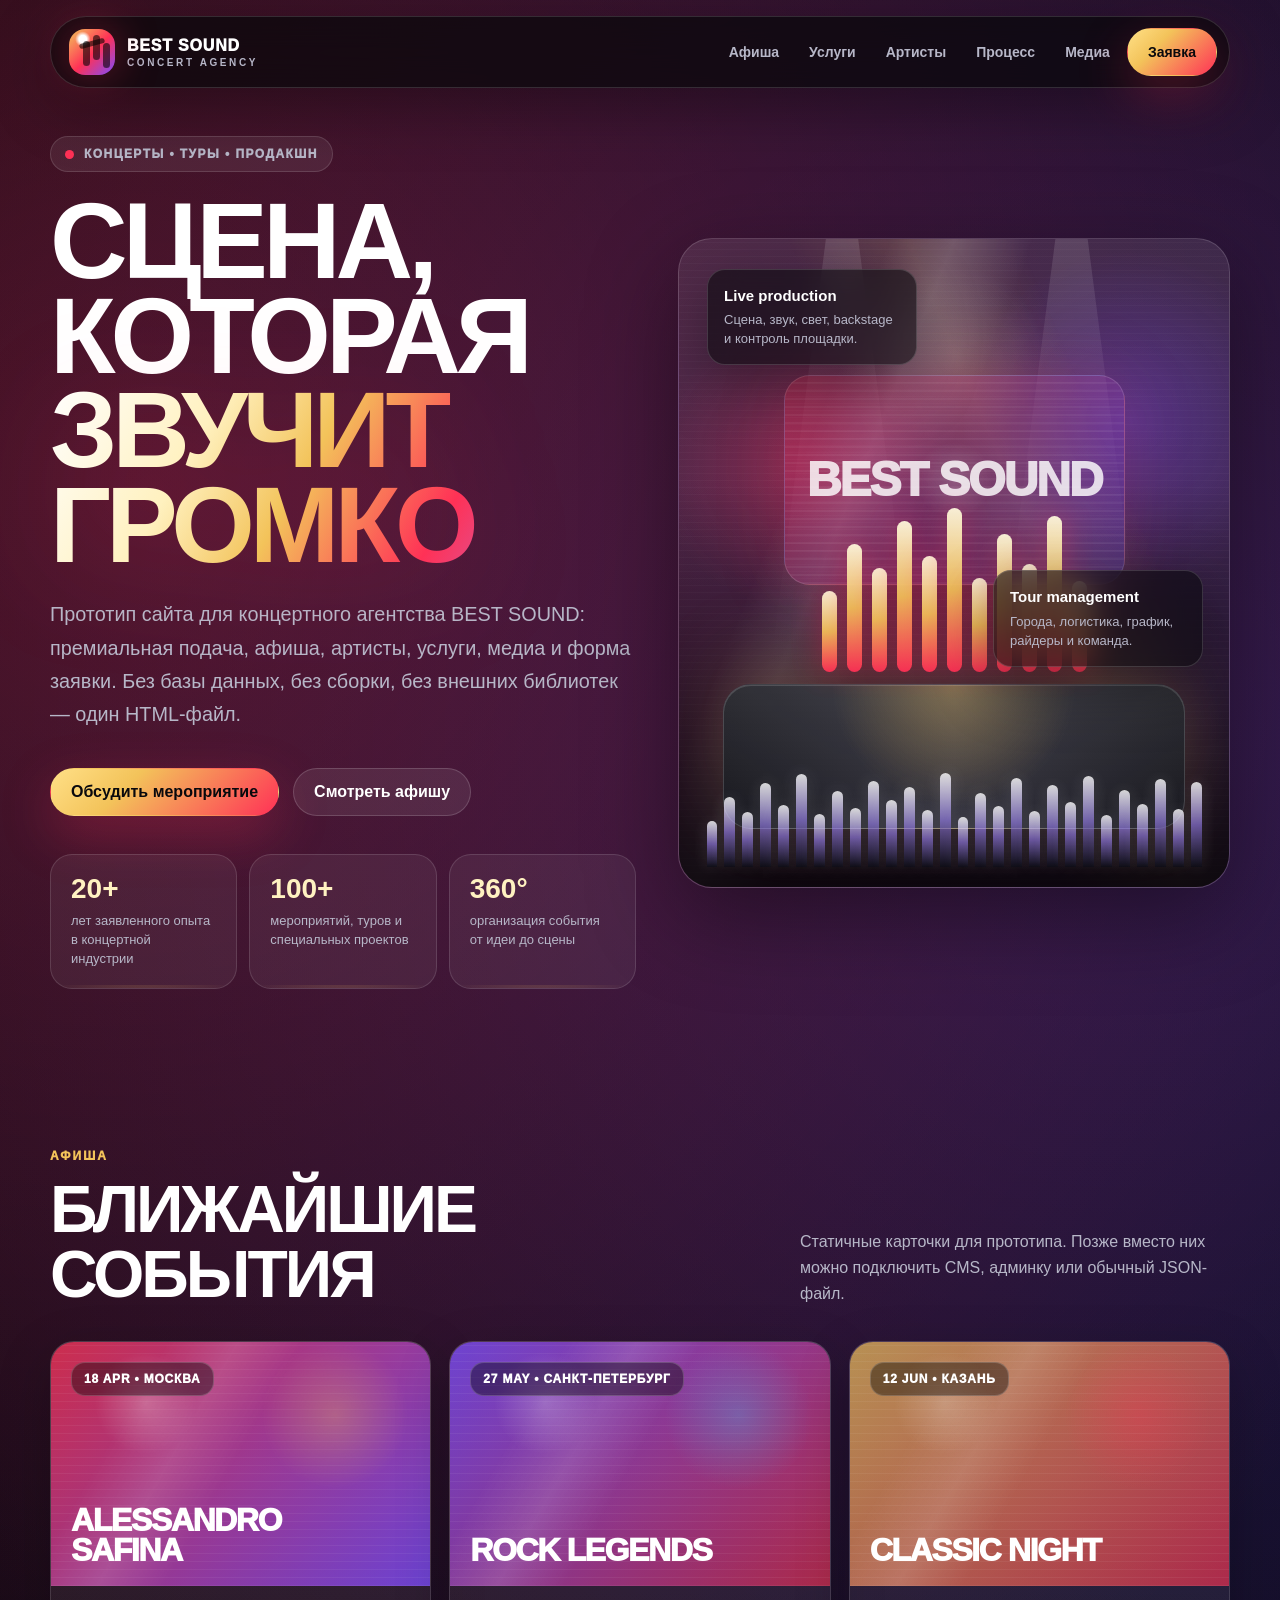
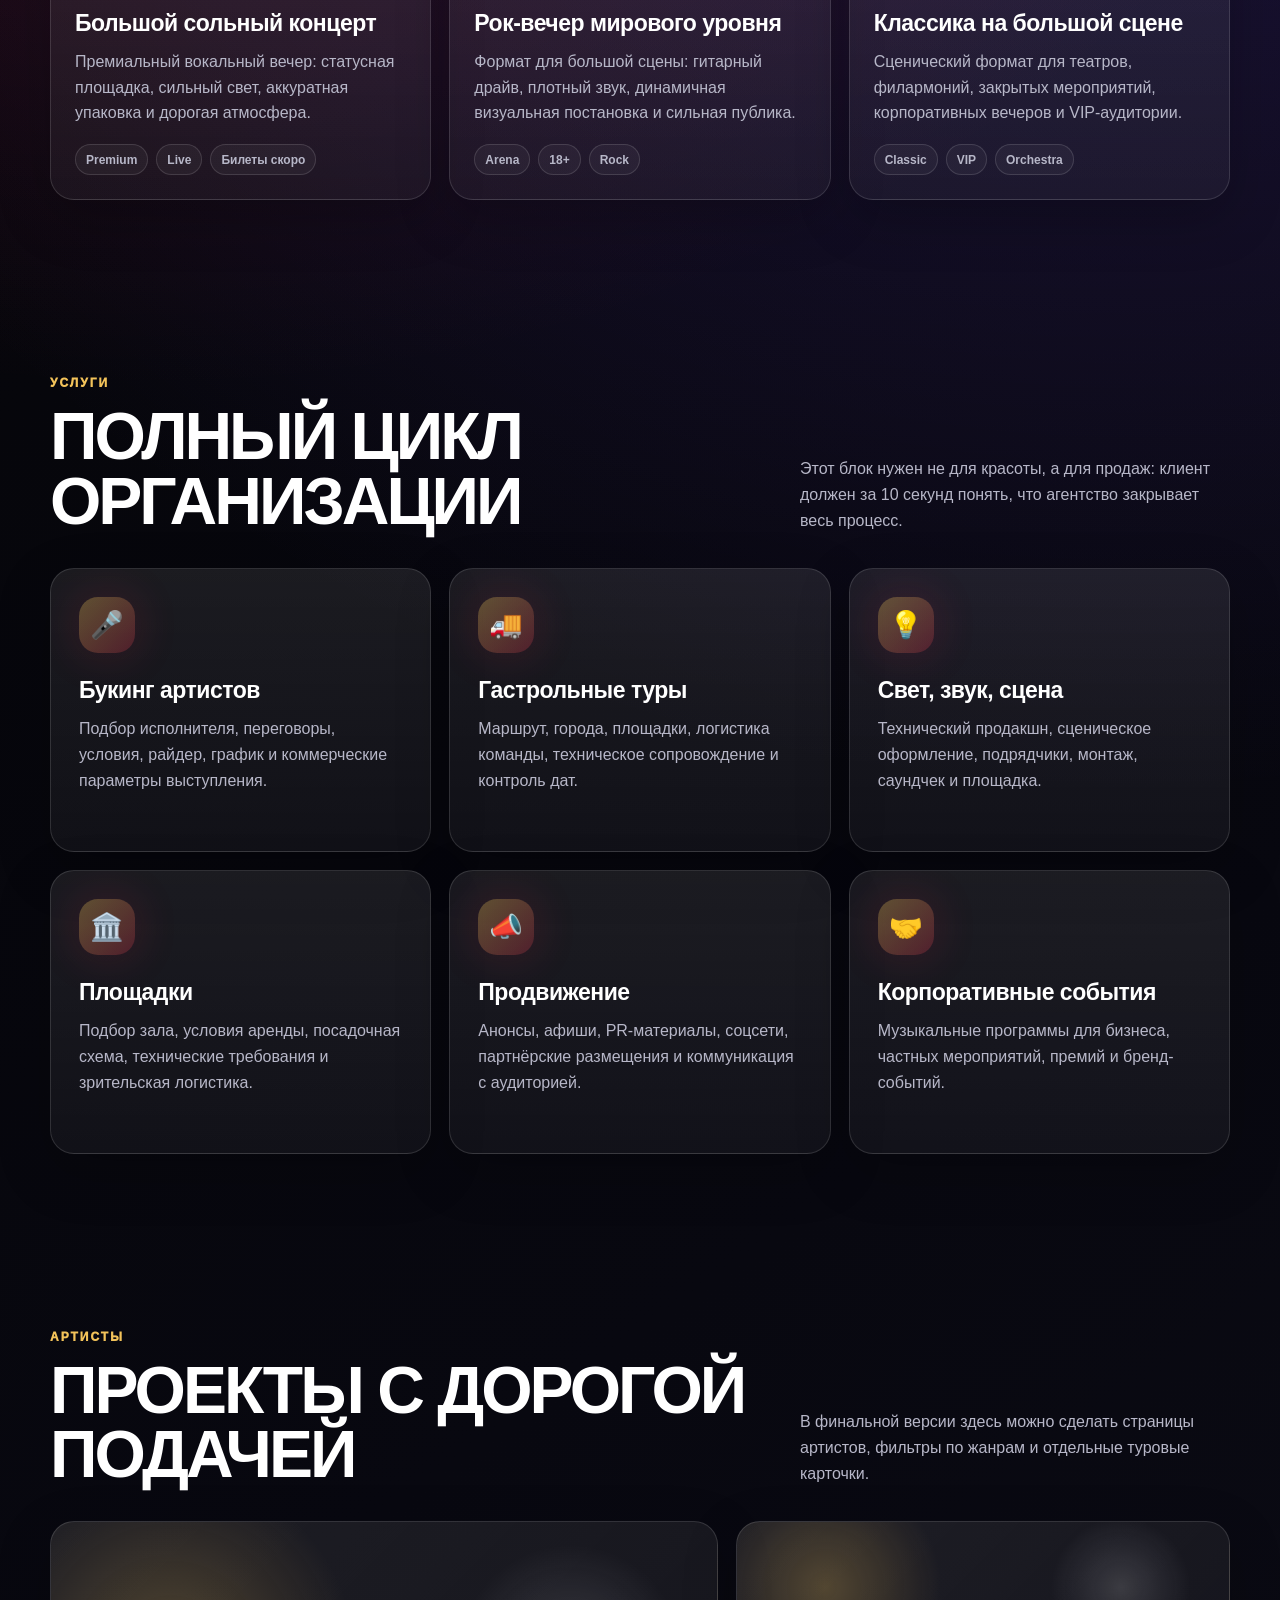
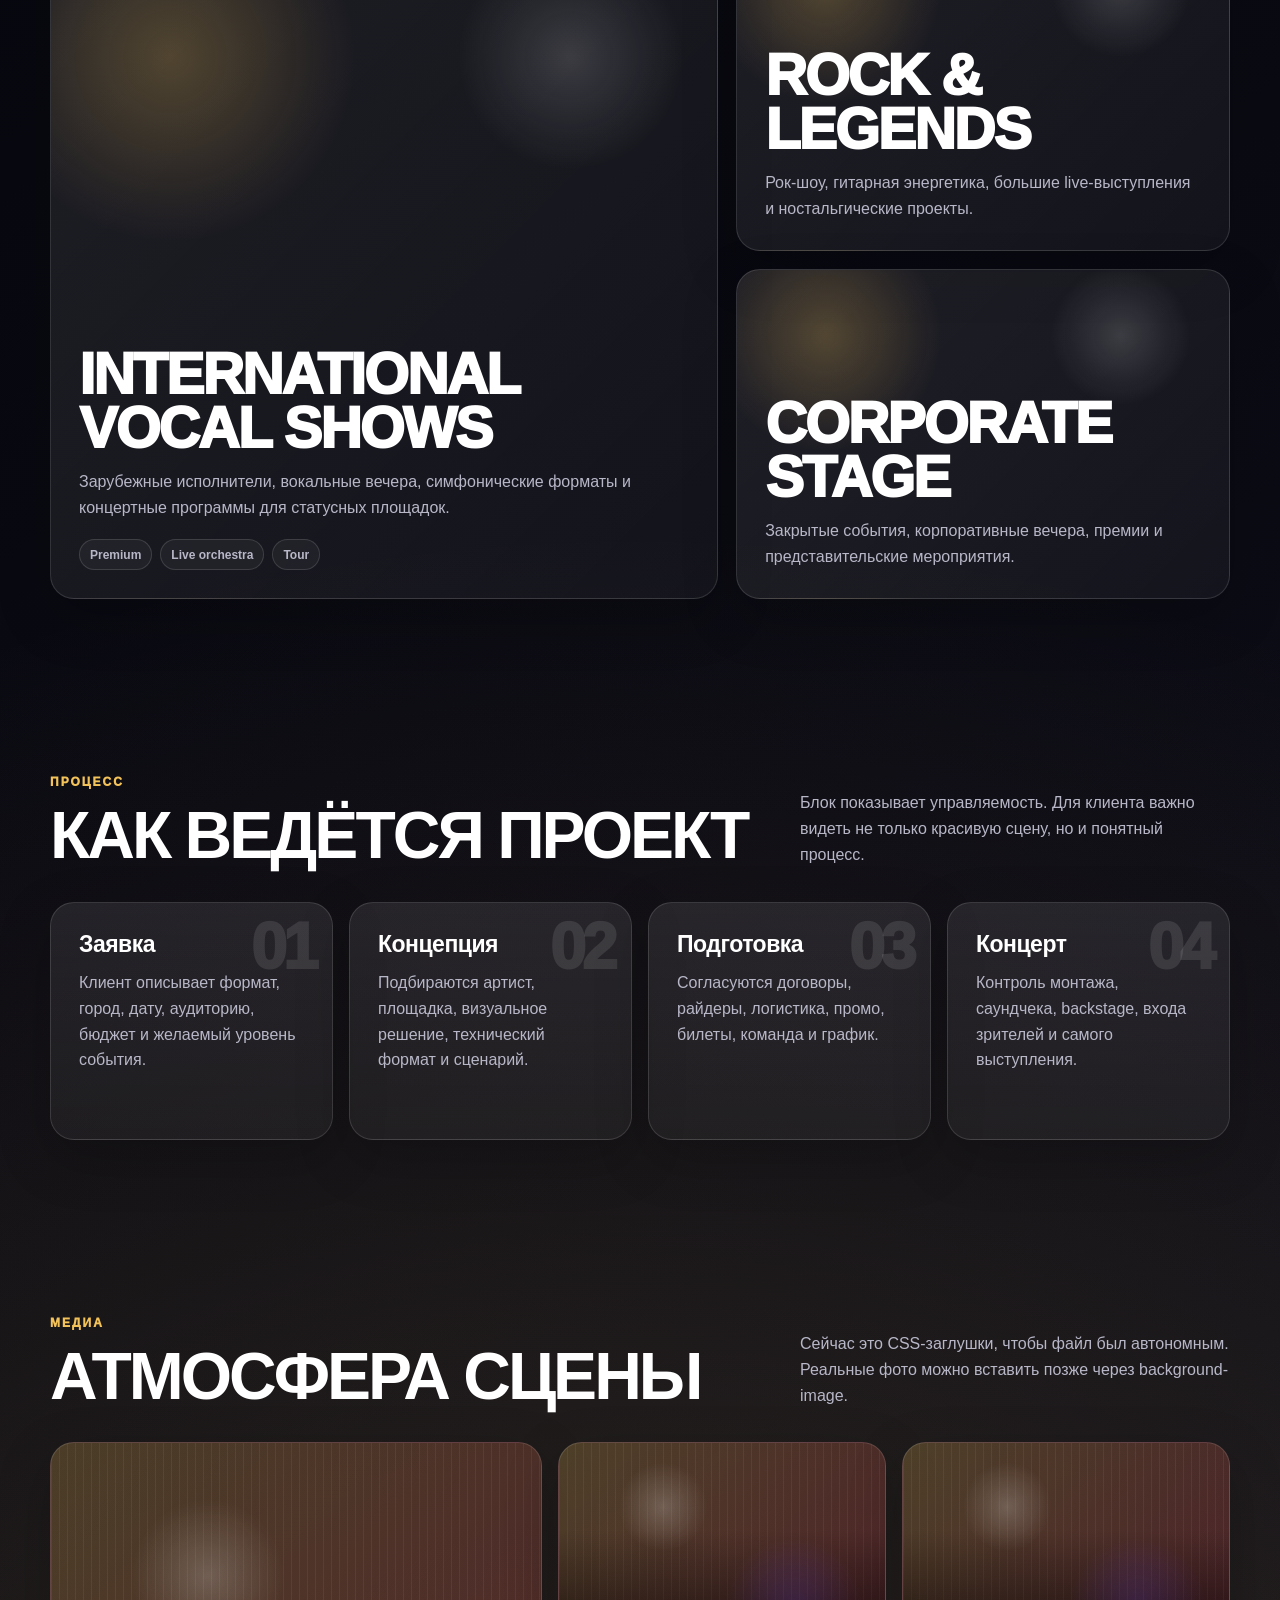
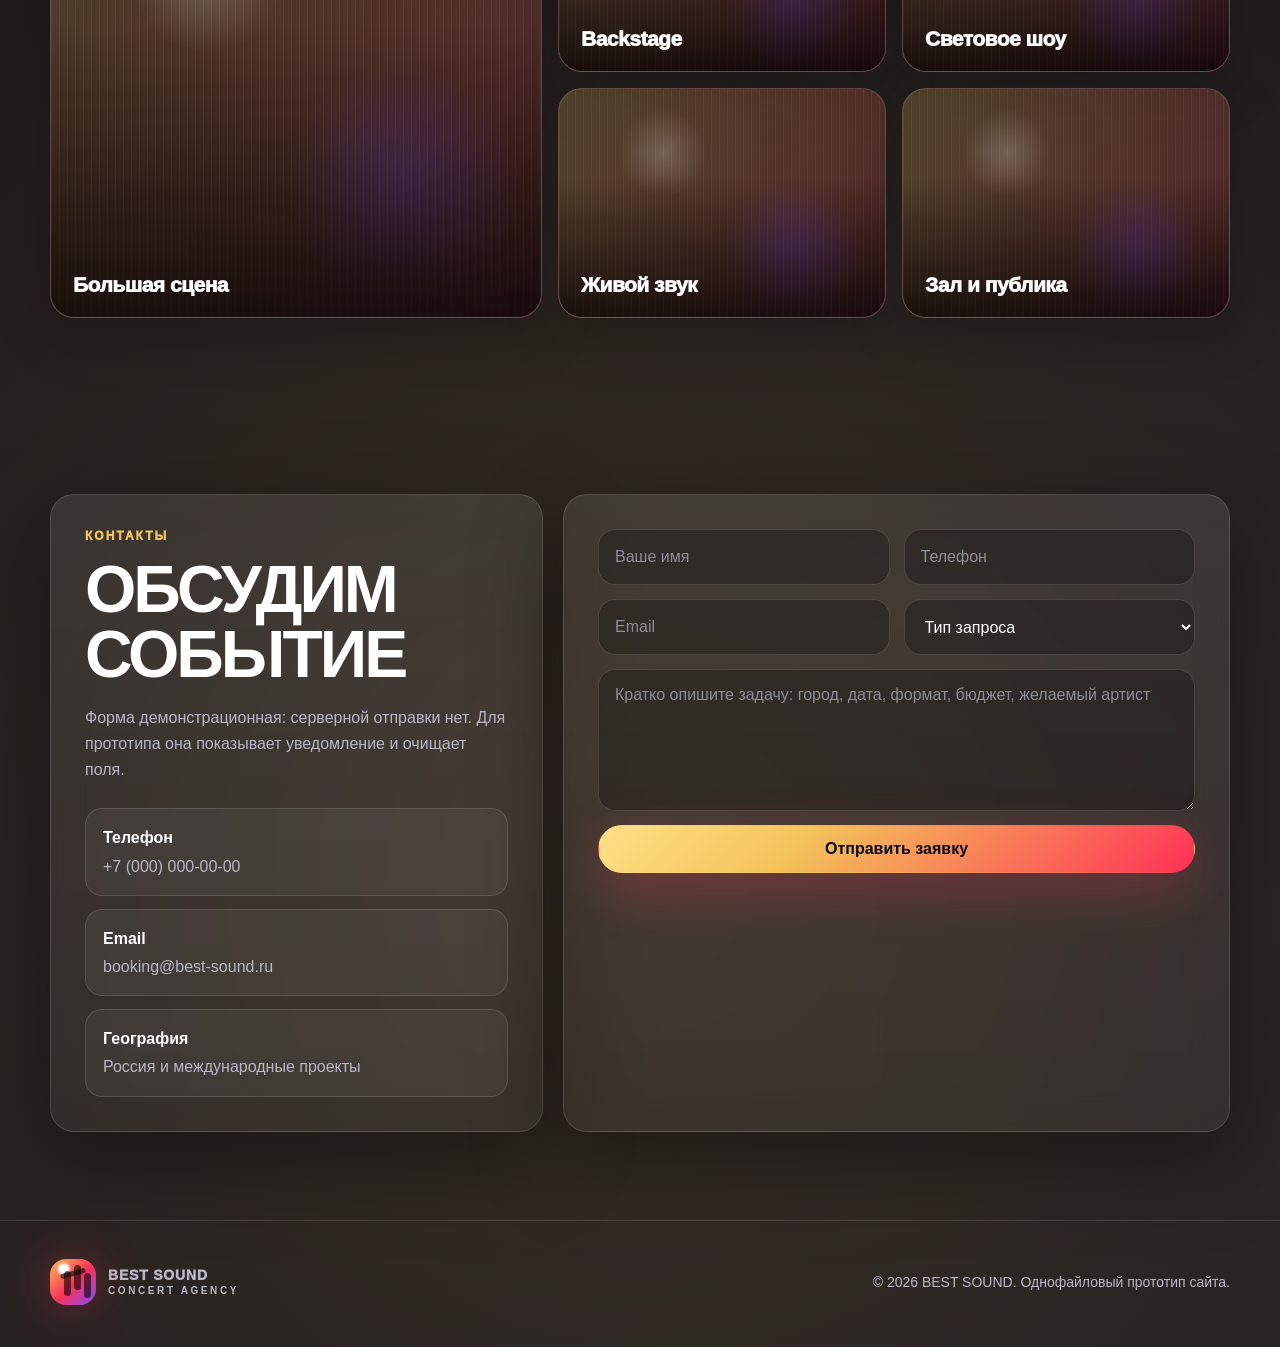
==== index.html @ 2ac2e18b "v.2" ====
<!DOCTYPE html>
<html lang="ru">
<head>
  <meta charset="UTF-8" />
  <meta name="viewport" content="width=device-width, initial-scale=1.0" />
  <meta name="description" content="BEST SOUND — прототип сайта концертного агентства." />
  <title>BEST SOUND — Concert Agency</title>

  <style>
    :root {
      --bg: #050507;
      --bg-soft: #0c0c13;
      --surface: rgba(255, 255, 255, 0.07);
      --surface-2: rgba(255, 255, 255, 0.105);
      --line: rgba(255, 255, 255, 0.13);
      --text: #ffffff;
      --muted: #b7b7c8;
      --muted-2: #8c8c9d;
      --gold: #f3c35a;
      --red: #ff3156;
      --violet: #7d4dff;
      --blue: #3cc6ff;
      --radius-xl: 34px;
      --radius-lg: 24px;
      --radius-md: 16px;
      --shadow: 0 28px 90px rgba(0, 0, 0, 0.42);
      --max: 1180px;
    }

    * {
      margin: 0;
      padding: 0;
      box-sizing: border-box;
    }

    html {
      scroll-behavior: smooth;
      background: var(--bg);
    }

    body {
      min-height: 100vh;
      font-family: Inter, Arial, Helvetica, sans-serif;
      color: var(--text);
      background:
        radial-gradient(circle at 12% 8%, rgba(255, 49, 86, 0.28), transparent 26%),
        radial-gradient(circle at 88% 12%, rgba(125, 77, 255, 0.28), transparent 30%),
        radial-gradient(circle at 50% 92%, rgba(243, 195, 90, 0.18), transparent 34%),
        linear-gradient(145deg, #030304 0%, #080810 48%, #11111d 100%);
      overflow-x: hidden;
    }

    body::before {
      content: "";
      position: fixed;
      inset: 0;
      z-index: -4;
      pointer-events: none;
      background-image:
        linear-gradient(rgba(255,255,255,.035) 1px, transparent 1px),
        linear-gradient(90deg, rgba(255,255,255,.035) 1px, transparent 1px);
      background-size: 64px 64px;
      mask-image: radial-gradient(circle at center, black 0%, transparent 76%);
    }

    body::after {
      content: "";
      position: fixed;
      inset: -30%;
      z-index: -3;
      pointer-events: none;
      background:
        conic-gradient(from 180deg at 50% 50%, transparent 0deg, rgba(255,255,255,.055) 52deg, transparent 105deg, transparent 180deg, rgba(243,195,90,.06) 236deg, transparent 300deg);
      animation: rotate-glow 26s linear infinite;
      opacity: .9;
    }

    @keyframes rotate-glow {
      to { transform: rotate(360deg); }
    }

    a {
      color: inherit;
      text-decoration: none;
    }

    img, svg {
      display: block;
      max-width: 100%;
    }

    button, input, textarea, select {
      font: inherit;
    }

    .container {
      width: min(var(--max), calc(100% - 40px));
      margin-inline: auto;
    }

    .glass {
      border: 1px solid var(--line);
      background: linear-gradient(180deg, rgba(255,255,255,.09), rgba(255,255,255,.045));
      backdrop-filter: blur(18px);
      box-shadow: var(--shadow);
    }

    .header {
      position: fixed;
      inset: 16px 0 auto 0;
      z-index: 100;
      pointer-events: none;
    }

    .nav-shell {
      pointer-events: auto;
      min-height: 72px;
      border-radius: 999px;
      border: 1px solid rgba(255,255,255,.14);
      background: rgba(7,7,11,.72);
      backdrop-filter: blur(22px);
      box-shadow: 0 18px 60px rgba(0,0,0,.34);
      display: flex;
      align-items: center;
      justify-content: space-between;
      gap: 22px;
      padding: 10px 12px 10px 18px;
    }

    .brand {
      display: flex;
      align-items: center;
      gap: 12px;
      min-width: max-content;
      font-weight: 950;
      letter-spacing: .8px;
      text-transform: uppercase;
    }

    .brand-mark {
      width: 46px;
      height: 46px;
      flex: 0 0 46px;
      border-radius: 16px;
      position: relative;
      background:
        radial-gradient(circle at 30% 22%, #fff 0 8%, transparent 16%),
        linear-gradient(135deg, var(--gold) 0%, var(--red) 52%, var(--violet) 100%);
      box-shadow: 0 0 44px rgba(255,49,86,.36);
      overflow: hidden;
    }

    .brand-mark::before,
    .brand-mark::after {
      content: "";
      position: absolute;
      border-radius: 999px;
      background: rgba(0,0,0,.58);
    }

    .brand-mark::before {
      width: 7px;
      height: 25px;
      left: 14px;
      bottom: 9px;
      box-shadow: 10px -6px 0 rgba(0,0,0,.58), 20px 2px 0 rgba(0,0,0,.58);
    }

    .brand-mark::after {
      width: 26px;
      height: 5px;
      left: 10px;
      top: 12px;
      transform: rotate(-15deg);
    }

    .brand-title span {
      display: block;
      color: var(--muted);
      font-size: 10px;
      letter-spacing: 2.6px;
      margin-top: 2px;
      font-weight: 800;
    }

    .nav-links {
      display: flex;
      align-items: center;
      justify-content: flex-end;
      gap: 4px;
      color: var(--muted);
      font-size: 14px;
      font-weight: 800;
      min-width: 0;
    }

    .nav-links a:not(.btn) {
      padding: 13px 13px;
      border-radius: 999px;
      transition: .22s ease;
      white-space: nowrap;
    }

    .nav-links a:not(.btn):hover {
      color: var(--text);
      background: rgba(255,255,255,.08);
    }

    .btn {
      display: inline-flex;
      align-items: center;
      justify-content: center;
      gap: 10px;
      min-height: 48px;
      padding: 0 20px;
      border: 1px solid rgba(255,255,255,.16);
      border-radius: 999px;
      background: rgba(255,255,255,.08);
      color: var(--text);
      font-weight: 900;
      cursor: pointer;
      transition: transform .22s ease, box-shadow .22s ease, background .22s ease, border-color .22s ease;
      white-space: nowrap;
    }

    .btn:hover {
      transform: translateY(-2px);
      background: rgba(255,255,255,.13);
      border-color: rgba(255,255,255,.22);
      box-shadow: 0 18px 44px rgba(0,0,0,.3);
    }

    .btn-primary {
      border-color: transparent;
      color: #09090d;
      background: linear-gradient(135deg, #ffe087, var(--gold) 34%, var(--red) 100%);
      box-shadow: 0 18px 52px rgba(255,49,86,.28);
    }

    .btn-primary:hover {
      background: linear-gradient(135deg, #fff0b6, #ffc94a 28%, #ff4669 100%);
    }

    .menu-btn {
      display: none;
      width: 48px;
      height: 48px;
      border: 1px solid rgba(255,255,255,.16);
      border-radius: 50%;
      background: rgba(255,255,255,.08);
      color: white;
      cursor: pointer;
      font-size: 23px;
      line-height: 1;
    }

    .hero {
      min-height: 100svh;
      padding: 136px 0 72px;
      display: flex;
      align-items: center;
      position: relative;
    }

    .hero-grid {
      display: grid;
      grid-template-columns: minmax(0, 1.03fr) minmax(360px, .97fr);
      align-items: center;
      gap: 42px;
    }

    .eyebrow {
      display: inline-flex;
      align-items: center;
      gap: 10px;
      width: fit-content;
      margin-bottom: 22px;
      padding: 10px 14px;
      border-radius: 999px;
      border: 1px solid var(--line);
      background: rgba(255,255,255,.075);
      color: var(--muted);
      font-size: 12px;
      font-weight: 950;
      text-transform: uppercase;
      letter-spacing: 1.45px;
    }

    .pulse-dot {
      width: 9px;
      height: 9px;
      border-radius: 999px;
      background: var(--red);
      box-shadow: 0 0 0 0 rgba(255,49,86,.7);
      animation: dot-pulse 1.55s infinite;
    }

    @keyframes dot-pulse {
      70% { box-shadow: 0 0 0 10px rgba(255,49,86,0); }
      100% { box-shadow: 0 0 0 0 rgba(255,49,86,0); }
    }

    h1 {
      max-width: 820px;
      font-size: clamp(50px, 8.4vw, 112px);
      line-height: .88;
      letter-spacing: clamp(-5px, -0.55vw, -2px);
      text-transform: uppercase;
    }

    .text-gradient {
      display: inline-block;
      background: linear-gradient(120deg, #fff 0%, #fff1bf 26%, var(--gold) 44%, var(--red) 68%, #a48aff 100%);
      -webkit-background-clip: text;
      background-clip: text;
      color: transparent;
      filter: drop-shadow(0 18px 54px rgba(255,49,86,.18));
    }

    .lead {
      max-width: 650px;
      margin-top: 26px;
      color: var(--muted);
      font-size: clamp(16px, 1.55vw, 20px);
      line-height: 1.68;
    }

    .hero-actions {
      display: flex;
      flex-wrap: wrap;
      gap: 14px;
      margin-top: 36px;
    }

    .trust-row {
      display: grid;
      grid-template-columns: repeat(3, minmax(0, 1fr));
      gap: 12px;
      margin-top: 38px;
      max-width: 680px;
    }

    .trust-item {
      position: relative;
      min-height: 112px;
      padding: 20px;
      border-radius: 22px;
      border: 1px solid var(--line);
      background: rgba(255,255,255,.058);
      overflow: hidden;
    }

    .trust-item::before {
      content: "";
      position: absolute;
      inset: auto -30% -80% -30%;
      height: 110px;
      background: radial-gradient(circle, rgba(243,195,90,.25), transparent 65%);
    }

    .trust-item strong {
      display: block;
      margin-bottom: 8px;
      font-size: 28px;
      line-height: 1;
      color: #fff2c1;
    }

    .trust-item span {
      color: var(--muted);
      font-size: 13px;
      line-height: 1.4;
    }

    .showcase {
      min-height: 650px;
      border-radius: var(--radius-xl);
      position: relative;
      overflow: hidden;
      isolation: isolate;
      border: 1px solid rgba(255,255,255,.15);
      background:
        radial-gradient(circle at 50% 18%, rgba(255,255,255,.16), transparent 15%),
        radial-gradient(circle at 22% 35%, rgba(255,49,86,.28), transparent 24%),
        radial-gradient(circle at 82% 28%, rgba(125,77,255,.32), transparent 26%),
        linear-gradient(180deg, rgba(255,255,255,.09), rgba(255,255,255,.035));
      box-shadow: var(--shadow);
    }

    .showcase::before {
      content: "";
      position: absolute;
      inset: 0;
      z-index: -2;
      background:
        linear-gradient(112deg, transparent 0 26%, rgba(255,255,255,.18) 34%, transparent 44%),
        linear-gradient(247deg, transparent 0 25%, rgba(243,195,90,.17) 39%, transparent 54%),
        repeating-linear-gradient(0deg, rgba(255,255,255,.035) 0 1px, transparent 1px 7px);
      opacity: .88;
    }

    .showcase::after {
      content: "";
      position: absolute;
      inset: 0;
      z-index: -1;
      background: linear-gradient(to top, rgba(0,0,0,.82) 0%, transparent 62%);
    }

    .beam {
      position: absolute;
      top: -12%;
      width: 150px;
      height: 82%;
      background: linear-gradient(to bottom, rgba(255,255,255,.24), rgba(255,255,255,.05), transparent);
      transform-origin: top center;
      filter: blur(.2px);
      clip-path: polygon(46% 0, 54% 0, 100% 100%, 0 100%);
      opacity: .68;
      animation: beam-move 5.8s ease-in-out infinite alternate;
    }

    .beam.left {
      left: 16%;
      --from: -24deg;
      --to: 18deg;
    }

    .beam.right {
      right: 15%;
      --from: 24deg;
      --to: -18deg;
      animation-delay: -1.8s;
    }

    @keyframes beam-move {
      from { transform: rotate(var(--from)); opacity: .5; }
      to { transform: rotate(var(--to)); opacity: .88; }
    }

    .stage-floor {
      position: absolute;
      left: 8%;
      right: 8%;
      bottom: 58px;
      height: 145px;
      border-radius: 28px;
      border: 1px solid rgba(255,255,255,.16);
      background:
        radial-gradient(circle at 50% 0%, rgba(243,195,90,.34), transparent 45%),
        linear-gradient(180deg, rgba(255,255,255,.13), rgba(255,255,255,.035)),
        linear-gradient(90deg, #101017, #2a2934, #101017);
      box-shadow: 0 -24px 82px rgba(243,195,90,.2), inset 0 1px 0 rgba(255,255,255,.15);
    }

    .stage-screen {
      position: absolute;
      left: 19%;
      right: 19%;
      top: 21%;
      height: 210px;
      border-radius: 26px;
      border: 1px solid rgba(255,255,255,.15);
      background:
        radial-gradient(circle at 50% 50%, rgba(255,255,255,.18), transparent 19%),
        linear-gradient(135deg, rgba(255,49,86,.32), rgba(125,77,255,.22));
      box-shadow: 0 0 70px rgba(255,49,86,.18);
      overflow: hidden;
    }

    .stage-screen::before {
      content: "BEST SOUND";
      position: absolute;
      inset: 0;
      display: grid;
      place-items: center;
      color: rgba(255,255,255,.82);
      font-size: clamp(26px, 4vw, 48px);
      font-weight: 950;
      letter-spacing: -2px;
    }

    .stage-screen::after {
      content: "";
      position: absolute;
      inset: 0;
      background: repeating-linear-gradient(0deg, rgba(255,255,255,.05) 0 2px, transparent 2px 8px);
    }

    .eq {
      position: absolute;
      left: 50%;
      top: 53%;
      transform: translate(-50%, -50%);
      display: flex;
      align-items: end;
      justify-content: center;
      gap: 10px;
      height: 180px;
      width: 70%;
      max-width: 360px;
      z-index: 4;
      opacity: .95;
    }

    .eq i {
      display: block;
      width: 15px;
      height: calc(46px + var(--h) * 1px);
      border-radius: 999px;
      background: linear-gradient(180deg, #fff8dc, var(--gold), var(--red));
      box-shadow: 0 0 30px rgba(255,49,86,.5);
      animation: eq 1.15s ease-in-out infinite alternate;
      animation-delay: calc(var(--d) * .08s);
    }

    @keyframes eq {
      from { height: calc(40px + var(--h) * .45px); opacity: .72; }
      to { height: calc(54px + var(--h) * 1px); opacity: 1; }
    }

    .crowd {
      position: absolute;
      left: 5%;
      right: 5%;
      bottom: 20px;
      display: grid;
      grid-template-columns: repeat(28, 1fr);
      align-items: end;
      gap: 7px;
      z-index: 5;
    }

    .crowd i {
      display: block;
      height: calc(28px + var(--h) * 1px);
      border-radius: 999px 999px 3px 3px;
      background: linear-gradient(180deg, rgba(255,255,255,.9), rgba(164,138,255,.65), rgba(15,15,24,.95));
      box-shadow: 0 0 18px rgba(255,255,255,.15);
      opacity: .9;
    }

    .float-card {
      position: absolute;
      z-index: 8;
      max-width: 210px;
      padding: 15px 16px;
      border-radius: 18px;
      border: 1px solid rgba(255,255,255,.15);
      background: rgba(8,8,12,.58);
      backdrop-filter: blur(16px);
      box-shadow: 0 20px 60px rgba(0,0,0,.34);
      color: var(--muted);
      font-size: 13px;
      line-height: 1.45;
    }

    .float-card strong {
      display: block;
      margin-bottom: 5px;
      color: white;
      font-size: 15px;
    }

    .float-card.one { top: 30px; left: 28px; }
    .float-card.two { right: 26px; bottom: 220px; }

    section {
      padding: 88px 0;
      position: relative;
    }

    .section-head {
      display: flex;
      align-items: flex-end;
      justify-content: space-between;
      gap: 32px;
      margin-bottom: 34px;
    }

    .kicker {
      margin-bottom: 14px;
      color: var(--gold);
      font-size: 12px;
      font-weight: 950;
      text-transform: uppercase;
      letter-spacing: 2px;
    }

    h2 {
      max-width: 760px;
      font-size: clamp(34px, 5.2vw, 66px);
      line-height: .98;
      letter-spacing: clamp(-3px, -0.33vw, -1.4px);
      text-transform: uppercase;
    }

    .section-text {
      max-width: 430px;
      color: var(--muted);
      font-size: 16px;
      line-height: 1.62;
    }

    .grid-3 {
      display: grid;
      grid-template-columns: repeat(3, minmax(0, 1fr));
      gap: 18px;
    }

    .card {
      position: relative;
      overflow: hidden;
      border: 1px solid var(--line);
      border-radius: var(--radius-lg);
      background: linear-gradient(180deg, rgba(255,255,255,.086), rgba(255,255,255,.042));
      box-shadow: 0 18px 54px rgba(0,0,0,.22);
      transition: transform .25s ease, border-color .25s ease, background .25s ease;
    }

    .card:hover {
      transform: translateY(-7px);
      border-color: rgba(243,195,90,.42);
      background: linear-gradient(180deg, rgba(255,255,255,.13), rgba(255,255,255,.06));
    }

    .concert-visual {
      min-height: 244px;
      padding: 20px;
      display: flex;
      flex-direction: column;
      justify-content: space-between;
      background:
        radial-gradient(circle at 25% 25%, rgba(255,255,255,.25), transparent 15%),
        radial-gradient(circle at 75% 30%, rgba(243,195,90,.28), transparent 22%),
        linear-gradient(135deg, rgba(255,49,86,.74), rgba(125,77,255,.78));
      position: relative;
    }

    .concert-visual.alt {
      background:
        radial-gradient(circle at 25% 25%, rgba(255,255,255,.22), transparent 15%),
        radial-gradient(circle at 76% 30%, rgba(60,198,255,.28), transparent 22%),
        linear-gradient(135deg, rgba(125,77,255,.76), rgba(255,49,86,.6));
    }

    .concert-visual.gold {
      background:
        radial-gradient(circle at 25% 25%, rgba(255,255,255,.22), transparent 15%),
        radial-gradient(circle at 76% 30%, rgba(255,49,86,.26), transparent 22%),
        linear-gradient(135deg, rgba(243,195,90,.68), rgba(255,49,86,.62));
    }

    .concert-visual::after {
      content: "";
      position: absolute;
      inset: 0;
      background:
        linear-gradient(120deg, transparent 0 22%, rgba(255,255,255,.18) 36%, transparent 49%),
        repeating-linear-gradient(0deg, rgba(255,255,255,.08) 0 1px, transparent 1px 8px);
      opacity: .7;
    }

    .concert-visual > * {
      position: relative;
      z-index: 1;
    }

    .badge {
      width: fit-content;
      padding: 9px 12px;
      border-radius: 14px;
      border: 1px solid rgba(255,255,255,.18);
      background: rgba(0,0,0,.4);
      color: white;
      font-size: 12px;
      font-weight: 950;
      letter-spacing: .8px;
      text-transform: uppercase;
    }

    .poster-title {
      max-width: 270px;
      font-size: 32px;
      line-height: .95;
      letter-spacing: -1.4px;
      font-weight: 950;
      text-transform: uppercase;
    }

    .card-body {
      padding: 24px;
    }

    .card h3 {
      margin-bottom: 12px;
      font-size: 23px;
      letter-spacing: -.5px;
    }

    .card p {
      color: var(--muted);
      line-height: 1.62;
    }

    .chips {
      display: flex;
      flex-wrap: wrap;
      gap: 8px;
      margin-top: 18px;
    }

    .chip {
      display: inline-flex;
      align-items: center;
      min-height: 31px;
      padding: 0 10px;
      border: 1px solid var(--line);
      border-radius: 999px;
      background: rgba(255,255,255,.045);
      color: var(--muted);
      font-size: 12px;
      font-weight: 850;
    }

    .service-card {
      min-height: 284px;
      padding: 28px;
    }

    .service-icon {
      width: 56px;
      height: 56px;
      margin-bottom: 24px;
      border-radius: 19px;
      display: grid;
      place-items: center;
      background: linear-gradient(135deg, rgba(243,195,90,.32), rgba(255,49,86,.24));
      box-shadow: 0 0 46px rgba(255,49,86,.16);
      font-size: 27px;
    }

    .artists-layout {
      display: grid;
      grid-template-columns: minmax(0, 1.15fr) minmax(300px, .85fr);
      gap: 18px;
    }

    .artist-card {
      min-height: 330px;
      padding: 28px;
      display: flex;
      flex-direction: column;
      justify-content: flex-end;
      background:
        radial-gradient(circle at 78% 20%, rgba(255,255,255,.15), transparent 15%),
        radial-gradient(circle at 18% 20%, rgba(243,195,90,.25), transparent 24%),
        linear-gradient(135deg, rgba(255,255,255,.09), rgba(255,255,255,.038));
    }

    .artist-card.large {
      min-height: 534px;
    }

    .artist-name {
      margin-bottom: 14px;
      font-size: clamp(32px, 4.5vw, 58px);
      line-height: .94;
      letter-spacing: -2px;
      text-transform: uppercase;
      font-weight: 950;
    }

    .process-grid {
      display: grid;
      grid-template-columns: repeat(4, minmax(0, 1fr));
      gap: 16px;
      counter-reset: process;
    }

    .process-card {
      min-height: 238px;
      padding: 28px;
    }

    .process-card::before {
      counter-increment: process;
      content: "0" counter(process);
      position: absolute;
      right: 18px;
      top: 12px;
      color: rgba(255,255,255,.105);
      font-size: 64px;
      line-height: 1;
      font-weight: 950;
      letter-spacing: -4px;
    }

    .media-grid {
      display: grid;
      grid-template-columns: 1.2fr .8fr .8fr;
      grid-template-rows: 230px 230px;
      gap: 16px;
    }

    .media-item {
      min-height: 220px;
      border-radius: var(--radius-lg);
      border: 1px solid var(--line);
      position: relative;
      overflow: hidden;
      background:
        radial-gradient(circle at 32% 28%, rgba(255,255,255,.2), transparent 16%),
        radial-gradient(circle at 72% 72%, rgba(125,77,255,.28), transparent 24%),
        linear-gradient(135deg, rgba(243,195,90,.22), rgba(255,49,86,.2));
      box-shadow: 0 18px 54px rgba(0,0,0,.22);
    }

    .media-item:first-child {
      grid-row: span 2;
    }

    .media-item::before {
      content: "";
      position: absolute;
      inset: 0;
      background:
        linear-gradient(to top, rgba(0,0,0,.7), transparent 62%),
        repeating-linear-gradient(90deg, rgba(255,255,255,.06) 0 1px, transparent 1px 8px);
    }

    .media-item span {
      position: absolute;
      left: 22px;
      bottom: 20px;
      font-size: 21px;
      font-weight: 950;
      letter-spacing: -.5px;
    }

    .contact-layout {
      display: grid;
      grid-template-columns: minmax(300px, .85fr) minmax(0, 1.15fr);
      gap: 20px;
      align-items: stretch;
    }

    .contact-box {
      padding: 34px;
      border-radius: var(--radius-lg);
    }

    .contact-list {
      display: grid;
      gap: 13px;
      margin-top: 26px;
    }

    .contact-line {
      padding: 17px;
      border-radius: 17px;
      border: 1px solid var(--line);
      background: rgba(255,255,255,.052);
      color: var(--muted);
      line-height: 1.45;
    }

    .contact-line strong {
      display: block;
      margin-bottom: 5px;
      color: white;
    }

    form {
      display: grid;
      gap: 14px;
    }

    .form-grid {
      display: grid;
      grid-template-columns: 1fr 1fr;
      gap: 14px;
    }

    input, textarea, select {
      width: 100%;
      min-height: 56px;
      padding: 0 16px;
      border: 1px solid var(--line);
      border-radius: 17px;
      outline: none;
      background: rgba(0,0,0,.25);
      color: white;
      transition: border-color .2s ease, box-shadow .2s ease, background .2s ease;
    }

    textarea {
      min-height: 142px;
      padding-top: 16px;
      resize: vertical;
    }

    input::placeholder, textarea::placeholder {
      color: #8d8d9a;
    }

    input:focus, textarea:focus, select:focus {
      border-color: rgba(243,195,90,.75);
      box-shadow: 0 0 0 4px rgba(243,195,90,.11);
      background: rgba(0,0,0,.32);
    }

    option {
      color: #111;
    }

    .footer {
      padding: 38px 0 42px;
      border-top: 1px solid var(--line);
      color: var(--muted);
    }

    .footer-row {
      display: flex;
      justify-content: space-between;
      align-items: center;
      gap: 24px;
      font-size: 14px;
    }

    .toast {
      position: fixed;
      right: 22px;
      bottom: 22px;
      z-index: 200;
      width: min(360px, calc(100% - 44px));
      padding: 17px 18px;
      border-radius: 18px;
      border: 1px solid rgba(243,195,90,.34);
      background: rgba(9,9,13,.92);
      backdrop-filter: blur(18px);
      box-shadow: 0 20px 70px rgba(0,0,0,.48);
      color: var(--muted);
      line-height: 1.45;
      transform: translateY(130px);
      opacity: 0;
      transition: .28s ease;
    }

    .toast strong {
      display: block;
      margin-bottom: 4px;
      color: white;
    }

    .toast.active {
      transform: translateY(0);
      opacity: 1;
    }

    @media (max-width: 1120px) {
      .nav-links a:not(.btn) {
        padding-inline: 10px;
      }

      .hero-grid {
        grid-template-columns: 1fr;
        gap: 34px;
      }

      .showcase {
        min-height: 540px;
      }
    }

    @media (max-width: 940px) {
      .grid-3 {
        grid-template-columns: 1fr 1fr;
      }

      .artists-layout,
      .contact-layout {
        grid-template-columns: 1fr;
      }

      .process-grid {
        grid-template-columns: 1fr 1fr;
      }

      .media-grid {
        grid-template-columns: 1fr 1fr;
      }

      .media-item:first-child {
        grid-row: auto;
      }

      .section-head {
        align-items: flex-start;
        flex-direction: column;
      }

      .section-text {
        max-width: 720px;
      }
    }

    @media (max-width: 820px) {
      .header {
        top: 10px;
      }

      .nav-shell {
        border-radius: 24px;
      }

      .menu-btn {
        display: grid;
        place-items: center;
      }

      .nav-links {
        position: absolute;
        top: calc(100% + 10px);
        left: 0;
        right: 0;
        display: none;
        flex-direction: column;
        align-items: stretch;
        padding: 14px;
        border-radius: 24px;
        border: 1px solid rgba(255,255,255,.14);
        background: rgba(7,7,11,.94);
        backdrop-filter: blur(20px);
      }

      .nav-links.active {
        display: flex;
      }

      .nav-links a:not(.btn), .nav-links .btn {
        width: 100%;
        justify-content: center;
      }

      .hero {
        padding-top: 118px;
      }

      .trust-row {
        grid-template-columns: 1fr;
      }

      .float-card {
        display: none;
      }
    }

    @media (max-width: 620px) {
      .container {
        width: min(100% - 28px, var(--max));
      }

      .brand-title {
        font-size: 14px;
      }

      .brand-title span {
        font-size: 9px;
      }

      .hero {
        padding-top: 108px;
        padding-bottom: 46px;
      }

      h1 {
        font-size: clamp(46px, 15vw, 76px);
        letter-spacing: -3px;
      }

      .hero-actions {
        flex-direction: column;
      }

      .hero-actions .btn {
        width: 100%;
      }

      section {
        padding: 64px 0;
      }

      .grid-3,
      .process-grid,
      .media-grid,
      .form-grid {
        grid-template-columns: 1fr;
      }

      .showcase {
        min-height: 455px;
        border-radius: 26px;
      }

      .stage-screen {
        left: 10%;
        right: 10%;
        top: 21%;
        height: 170px;
      }

      .eq {
        gap: 7px;
        max-width: 280px;
      }

      .eq i {
        width: 11px;
      }

      .stage-floor {
        left: 6%;
        right: 6%;
        bottom: 54px;
        height: 120px;
      }

      .crowd {
        grid-template-columns: repeat(18, 1fr);
        gap: 5px;
      }

      .crowd i:nth-child(n+19) {
        display: none;
      }

      .contact-box,
      .card-body,
      .service-card,
      .artist-card,
      .process-card {
        padding: 22px;
      }

      .footer-row {
        align-items: flex-start;
        flex-direction: column;
      }
    }
  </style>
</head>

<body>
  <header class="header">
    <div class="container">
      <div class="nav-shell">
        <a href="#" class="brand" aria-label="BEST SOUND">
          <span class="brand-mark" aria-hidden="true"></span>
          <span class="brand-title">BEST SOUND <span>Concert Agency</span></span>
        </a>

        <nav class="nav-links" id="navLinks" aria-label="Основная навигация">
          <a href="#concerts">Афиша</a>
          <a href="#services">Услуги</a>
          <a href="#artists">Артисты</a>
          <a href="#process">Процесс</a>
          <a href="#media">Медиа</a>
          <a href="#contacts" class="btn btn-primary">Заявка</a>
        </nav>

        <button class="menu-btn" id="menuBtn" type="button" aria-label="Открыть меню" aria-expanded="false">☰</button>
      </div>
    </div>
  </header>

  <main>
    <section class="hero">
      <div class="container hero-grid">
        <div>
          <div class="eyebrow"><span class="pulse-dot"></span> Концерты • Туры • Продакшн</div>

          <h1>Сцена, которая <span class="text-gradient">звучит громко</span></h1>

          <p class="lead">
            Прототип сайта для концертного агентства BEST SOUND: премиальная подача, афиша,
            артисты, услуги, медиа и форма заявки. Без базы данных, без сборки, без внешних библиотек — один HTML-файл.
          </p>

          <div class="hero-actions">
            <a href="#contacts" class="btn btn-primary">Обсудить мероприятие</a>
            <a href="#concerts" class="btn">Смотреть афишу</a>
          </div>

          <div class="trust-row" aria-label="Преимущества">
            <div class="trust-item"><strong>20+</strong><span>лет заявленного опыта в концертной индустрии</span></div>
            <div class="trust-item"><strong>100+</strong><span>мероприятий, туров и специальных проектов</span></div>
            <div class="trust-item"><strong>360°</strong><span>организация события от идеи до сцены</span></div>
          </div>
        </div>

        <div class="showcase" aria-label="Визуализация концертной сцены">
          <span class="beam left"></span>
          <span class="beam right"></span>

          <div class="float-card one"><strong>Live production</strong>Сцена, звук, свет, backstage и контроль площадки.</div>
          <div class="float-card two"><strong>Tour management</strong>Города, логистика, график, райдеры и команда.</div>

          <div class="stage-screen"></div>

          <div class="eq" aria-hidden="true">
            <i style="--h:35;--d:1"></i><i style="--h:82;--d:3"></i><i style="--h:58;--d:5"></i><i style="--h:105;--d:2"></i>
            <i style="--h:70;--d:6"></i><i style="--h:118;--d:4"></i><i style="--h:48;--d:7"></i><i style="--h:92;--d:2"></i>
            <i style="--h:62;--d:5"></i><i style="--h:110;--d:1"></i><i style="--h:45;--d:4"></i>
          </div>

          <div class="stage-floor"></div>

          <div class="crowd" aria-hidden="true">
            <i style="--h:18"></i><i style="--h:42"></i><i style="--h:27"></i><i style="--h:56"></i><i style="--h:34"></i><i style="--h:65"></i><i style="--h:25"></i>
            <i style="--h:48"></i><i style="--h:31"></i><i style="--h:58"></i><i style="--h:39"></i><i style="--h:52"></i><i style="--h:29"></i><i style="--h:66"></i>
            <i style="--h:22"></i><i style="--h:46"></i><i style="--h:33"></i><i style="--h:61"></i><i style="--h:28"></i><i style="--h:54"></i><i style="--h:37"></i>
            <i style="--h:63"></i><i style="--h:24"></i><i style="--h:49"></i><i style="--h:35"></i><i style="--h:60"></i><i style="--h:30"></i><i style="--h:57"></i>
          </div>
        </div>
      </div>
    </section>

    <section id="concerts">
      <div class="container">
        <div class="section-head">
          <div>
            <div class="kicker">Афиша</div>
            <h2>Ближайшие события</h2>
          </div>
          <p class="section-text">
            Статичные карточки для прототипа. Позже вместо них можно подключить CMS, админку или обычный JSON-файл.
          </p>
        </div>

        <div class="grid-3">
          <article class="card">
            <div class="concert-visual">
              <span class="badge">18 APR • Москва</span>
              <div class="poster-title">Alessandro Safina</div>
            </div>
            <div class="card-body">
              <h3>Большой сольный концерт</h3>
              <p>Премиальный вокальный вечер: статусная площадка, сильный свет, аккуратная упаковка и дорогая атмосфера.</p>
              <div class="chips"><span class="chip">Premium</span><span class="chip">Live</span><span class="chip">Билеты скоро</span></div>
            </div>
          </article>

          <article class="card">
            <div class="concert-visual alt">
              <span class="badge">27 MAY • Санкт-Петербург</span>
              <div class="poster-title">Rock Legends</div>
            </div>
            <div class="card-body">
              <h3>Рок-вечер мирового уровня</h3>
              <p>Формат для большой сцены: гитарный драйв, плотный звук, динамичная визуальная постановка и сильная публика.</p>
              <div class="chips"><span class="chip">Arena</span><span class="chip">18+</span><span class="chip">Rock</span></div>
            </div>
          </article>

          <article class="card">
            <div class="concert-visual gold">
              <span class="badge">12 JUN • Казань</span>
              <div class="poster-title">Classic Night</div>
            </div>
            <div class="card-body">
              <h3>Классика на большой сцене</h3>
              <p>Сценический формат для театров, филармоний, закрытых мероприятий, корпоративных вечеров и VIP-аудитории.</p>
              <div class="chips"><span class="chip">Classic</span><span class="chip">VIP</span><span class="chip">Orchestra</span></div>
            </div>
          </article>
        </div>
      </div>
    </section>

    <section id="services">
      <div class="container">
        <div class="section-head">
          <div>
            <div class="kicker">Услуги</div>
            <h2>Полный цикл организации</h2>
          </div>
          <p class="section-text">
            Этот блок нужен не для красоты, а для продаж: клиент должен за 10 секунд понять, что агентство закрывает весь процесс.
          </p>
        </div>

        <div class="grid-3">
          <article class="card service-card"><div class="service-icon">🎤</div><h3>Букинг артистов</h3><p>Подбор исполнителя, переговоры, условия, райдер, график и коммерческие параметры выступления.</p></article>
          <article class="card service-card"><div class="service-icon">🚚</div><h3>Гастрольные туры</h3><p>Маршрут, города, площадки, логистика команды, техническое сопровождение и контроль дат.</p></article>
          <article class="card service-card"><div class="service-icon">💡</div><h3>Свет, звук, сцена</h3><p>Технический продакшн, сценическое оформление, подрядчики, монтаж, саундчек и площадка.</p></article>
          <article class="card service-card"><div class="service-icon">🏛️</div><h3>Площадки</h3><p>Подбор зала, условия аренды, посадочная схема, технические требования и зрительская логистика.</p></article>
          <article class="card service-card"><div class="service-icon">📣</div><h3>Продвижение</h3><p>Анонсы, афиши, PR-материалы, соцсети, партнёрские размещения и коммуникация с аудиторией.</p></article>
          <article class="card service-card"><div class="service-icon">🤝</div><h3>Корпоративные события</h3><p>Музыкальные программы для бизнеса, частных мероприятий, премий и бренд-событий.</p></article>
        </div>
      </div>
    </section>

    <section id="artists">
      <div class="container">
        <div class="section-head">
          <div>
            <div class="kicker">Артисты</div>
            <h2>Проекты с дорогой подачей</h2>
          </div>
          <p class="section-text">
            В финальной версии здесь можно сделать страницы артистов, фильтры по жанрам и отдельные туровые карточки.
          </p>
        </div>

        <div class="artists-layout">
          <article class="card artist-card large">
            <div class="artist-name">International Vocal Shows</div>
            <p>Зарубежные исполнители, вокальные вечера, симфонические форматы и концертные программы для статусных площадок.</p>
            <div class="chips"><span class="chip">Premium</span><span class="chip">Live orchestra</span><span class="chip">Tour</span></div>
          </article>

          <div style="display:grid;gap:18px;">
            <article class="card artist-card"><div class="artist-name">Rock & Legends</div><p>Рок-шоу, гитарная энергетика, большие live-выступления и ностальгические проекты.</p></article>
            <article class="card artist-card"><div class="artist-name">Corporate Stage</div><p>Закрытые события, корпоративные вечера, премии и представительские мероприятия.</p></article>
          </div>
        </div>
      </div>
    </section>

    <section id="process">
      <div class="container">
        <div class="section-head">
          <div>
            <div class="kicker">Процесс</div>
            <h2>Как ведётся проект</h2>
          </div>
          <p class="section-text">
            Блок показывает управляемость. Для клиента важно видеть не только красивую сцену, но и понятный процесс.
          </p>
        </div>

        <div class="process-grid">
          <article class="card process-card"><h3>Заявка</h3><p>Клиент описывает формат, город, дату, аудиторию, бюджет и желаемый уровень события.</p></article>
          <article class="card process-card"><h3>Концепция</h3><p>Подбираются артист, площадка, визуальное решение, технический формат и сценарий.</p></article>
          <article class="card process-card"><h3>Подготовка</h3><p>Согласуются договоры, райдеры, логистика, промо, билеты, команда и график.</p></article>
          <article class="card process-card"><h3>Концерт</h3><p>Контроль монтажа, саундчека, backstage, входа зрителей и самого выступления.</p></article>
        </div>
      </div>
    </section>

    <section id="media">
      <div class="container">
        <div class="section-head">
          <div>
            <div class="kicker">Медиа</div>
            <h2>Атмосфера сцены</h2>
          </div>
          <p class="section-text">
            Сейчас это CSS-заглушки, чтобы файл был автономным. Реальные фото можно вставить позже через background-image.
          </p>
        </div>

        <div class="media-grid">
          <div class="media-item"><span>Большая сцена</span></div>
          <div class="media-item"><span>Backstage</span></div>
          <div class="media-item"><span>Световое шоу</span></div>
          <div class="media-item"><span>Живой звук</span></div>
          <div class="media-item"><span>Зал и публика</span></div>
        </div>
      </div>
    </section>

    <section id="contacts">
      <div class="container">
        <div class="contact-layout">
          <div class="glass contact-box">
            <div class="kicker">Контакты</div>
            <h2>Обсудим событие</h2>
            <p class="section-text" style="margin-top:18px;">
              Форма демонстрационная: серверной отправки нет. Для прототипа она показывает уведомление и очищает поля.
            </p>

            <div class="contact-list">
              <div class="contact-line"><strong>Телефон</strong>+7 (000) 000-00-00</div>
              <div class="contact-line"><strong>Email</strong>booking@best-sound.ru</div>
              <div class="contact-line"><strong>География</strong>Россия и международные проекты</div>
            </div>
          </div>

          <div class="glass contact-box">
            <form id="requestForm">
              <div class="form-grid">
                <input type="text" placeholder="Ваше имя" required />
                <input type="tel" placeholder="Телефон" required />
              </div>
              <div class="form-grid">
                <input type="email" placeholder="Email" />
                <select required>
                  <option value="">Тип запроса</option>
                  <option>Организация концерта</option>
                  <option>Букинг артиста</option>
                  <option>Корпоративное мероприятие</option>
                  <option>Партнёрство</option>
                </select>
              </div>
              <textarea placeholder="Кратко опишите задачу: город, дата, формат, бюджет, желаемый артист"></textarea>
              <button class="btn btn-primary" type="submit">Отправить заявку</button>
            </form>
          </div>
        </div>
      </div>
    </section>
  </main>

  <footer class="footer">
    <div class="container footer-row">
      <a href="#" class="brand">
        <span class="brand-mark" aria-hidden="true"></span>
        <span class="brand-title">BEST SOUND <span>Concert Agency</span></span>
      </a>
      <div>© 2026 BEST SOUND. Однофайловый прототип сайта.</div>
    </div>
  </footer>

  <div class="toast" id="toast"><strong>Заявка создана</strong>В реальном сайте здесь будет отправка на почту, Telegram или CRM.</div>

  <script>
    const menuBtn = document.getElementById('menuBtn');
    const navLinks = document.getElementById('navLinks');
    const requestForm = document.getElementById('requestForm');
    const toast = document.getElementById('toast');

    menuBtn.addEventListener('click', () => {
      const isOpen = navLinks.classList.toggle('active');
      menuBtn.setAttribute('aria-expanded', String(isOpen));
      menuBtn.textContent = isOpen ? '×' : '☰';
    });

    navLinks.querySelectorAll('a').forEach((link) => {
      link.addEventListener('click', () => {
        navLinks.classList.remove('active');
        menuBtn.setAttribute('aria-expanded', 'false');
        menuBtn.textContent = '☰';
      });
    });

    requestForm.addEventListener('submit', (event) => {
      event.preventDefault();
      toast.classList.add('active');
      requestForm.reset();

      window.setTimeout(() => {
        toast.classList.remove('active');
      }, 3500);
    });
  </script>
</body>
</html>
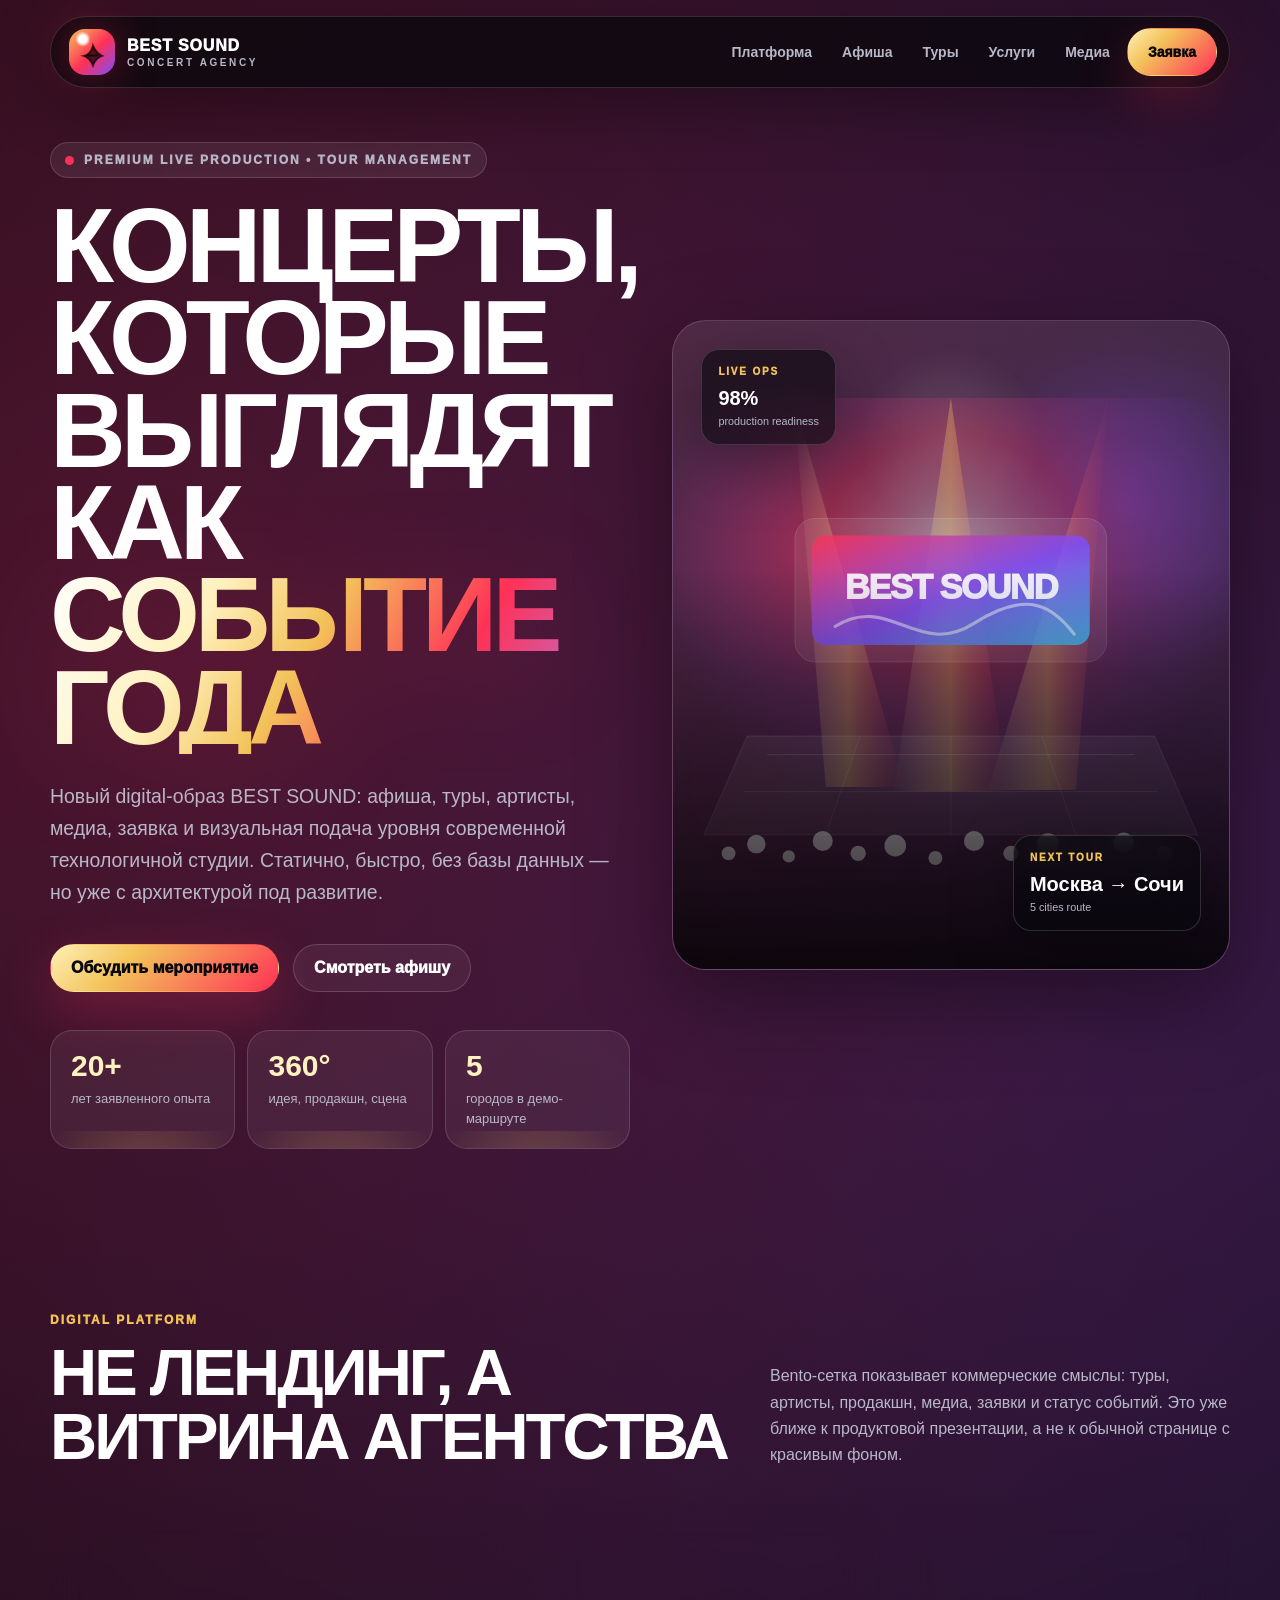
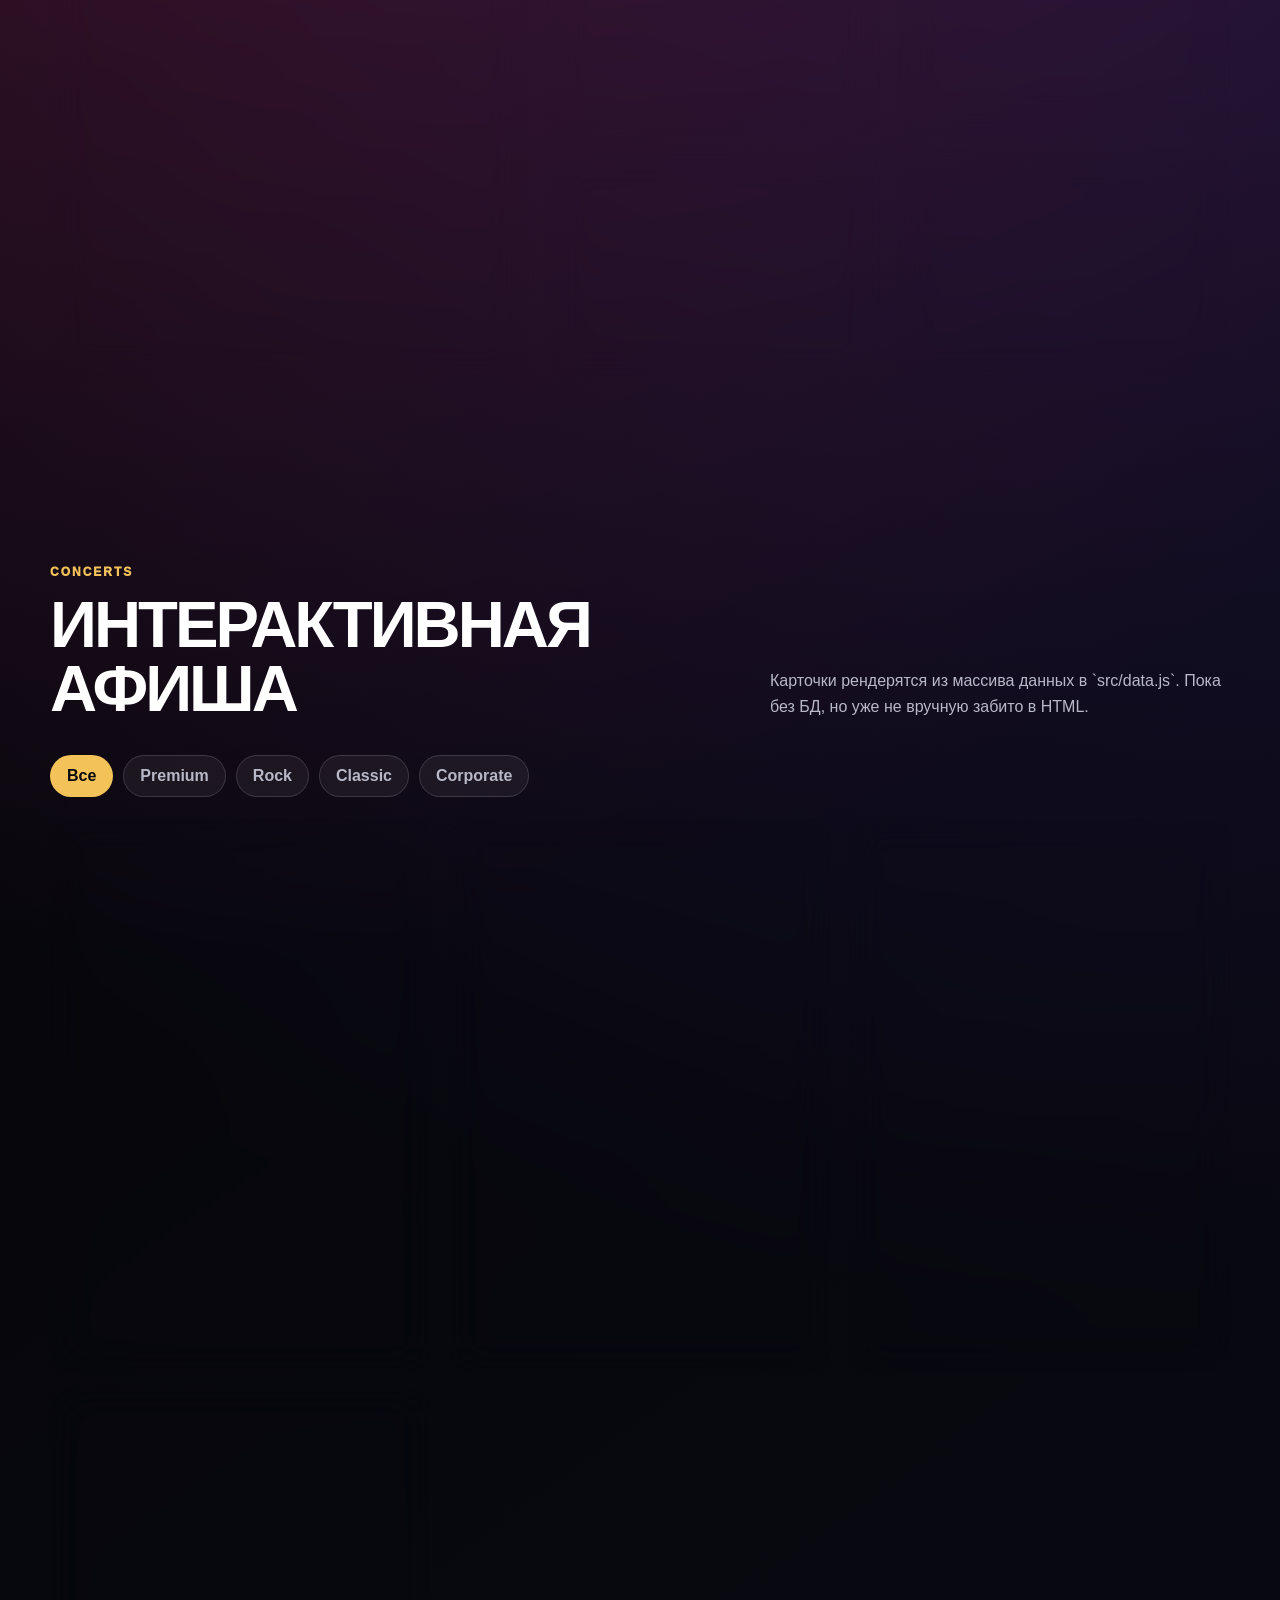
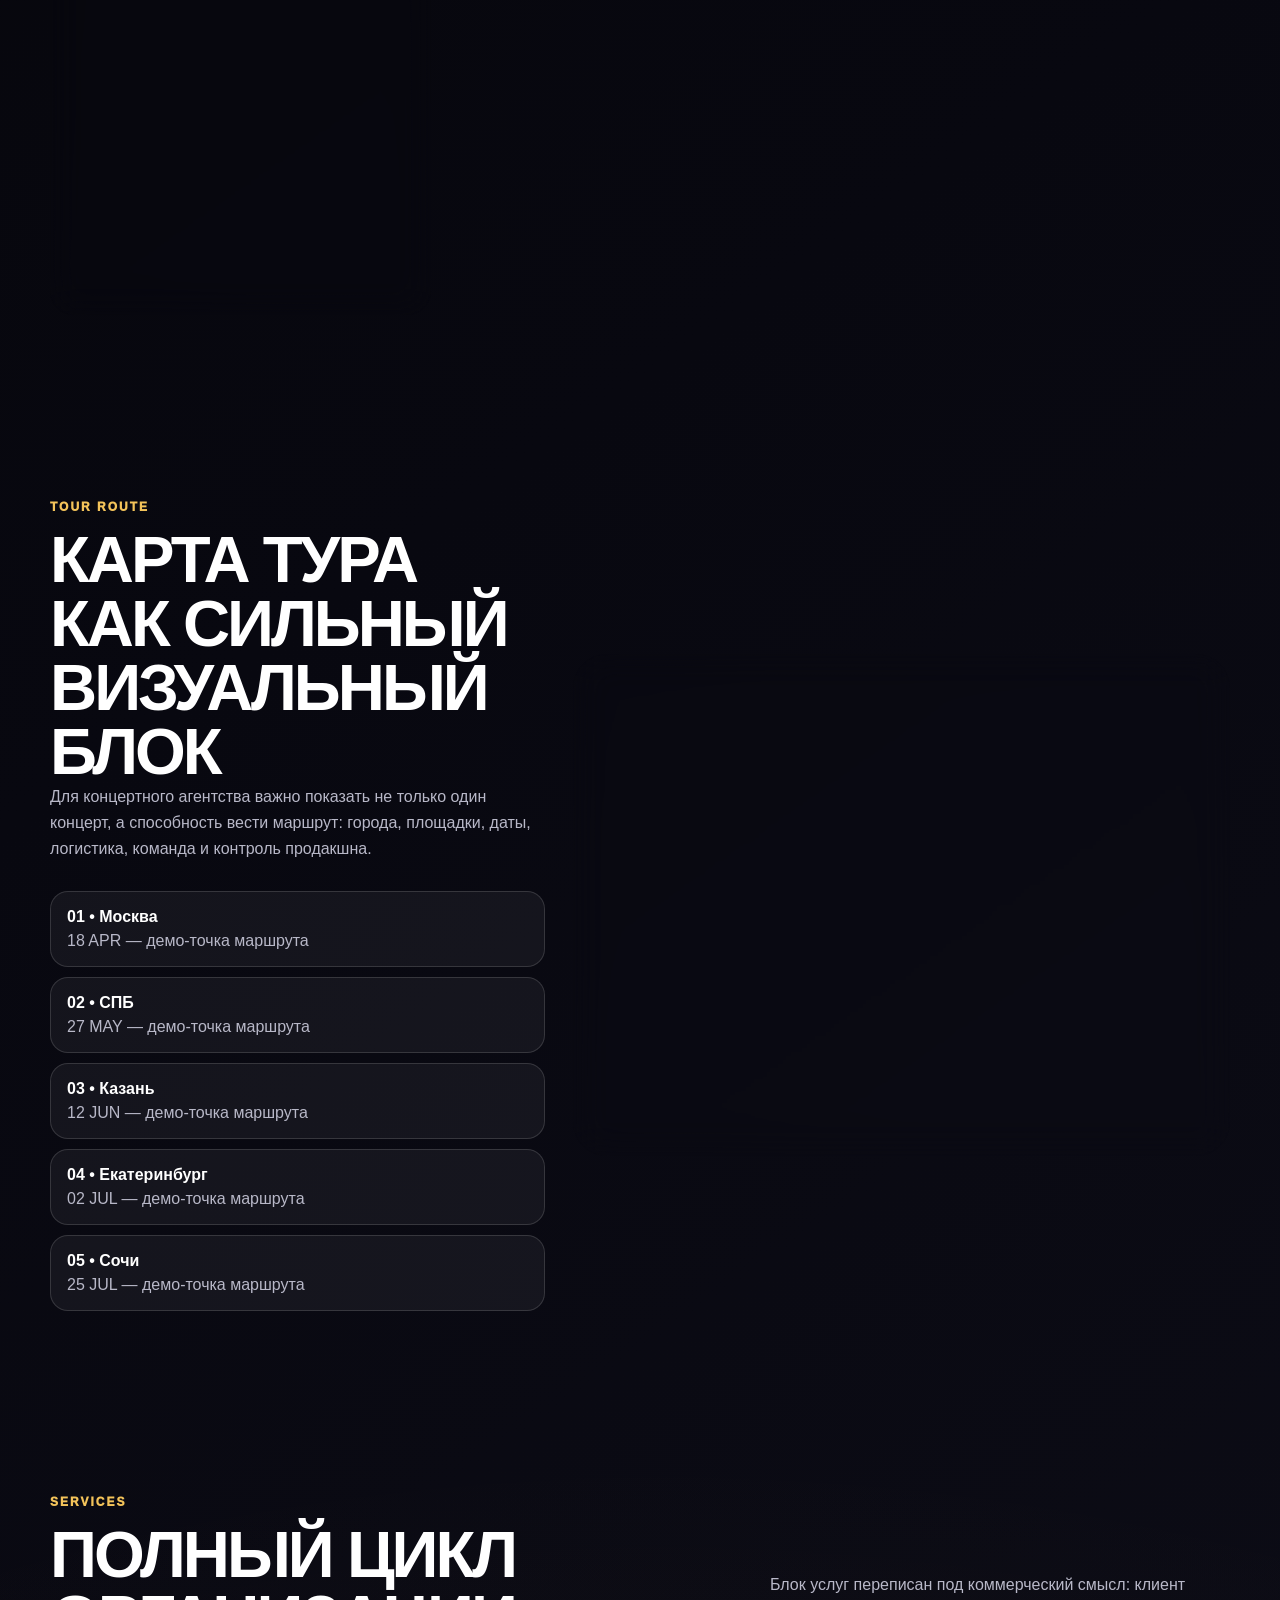
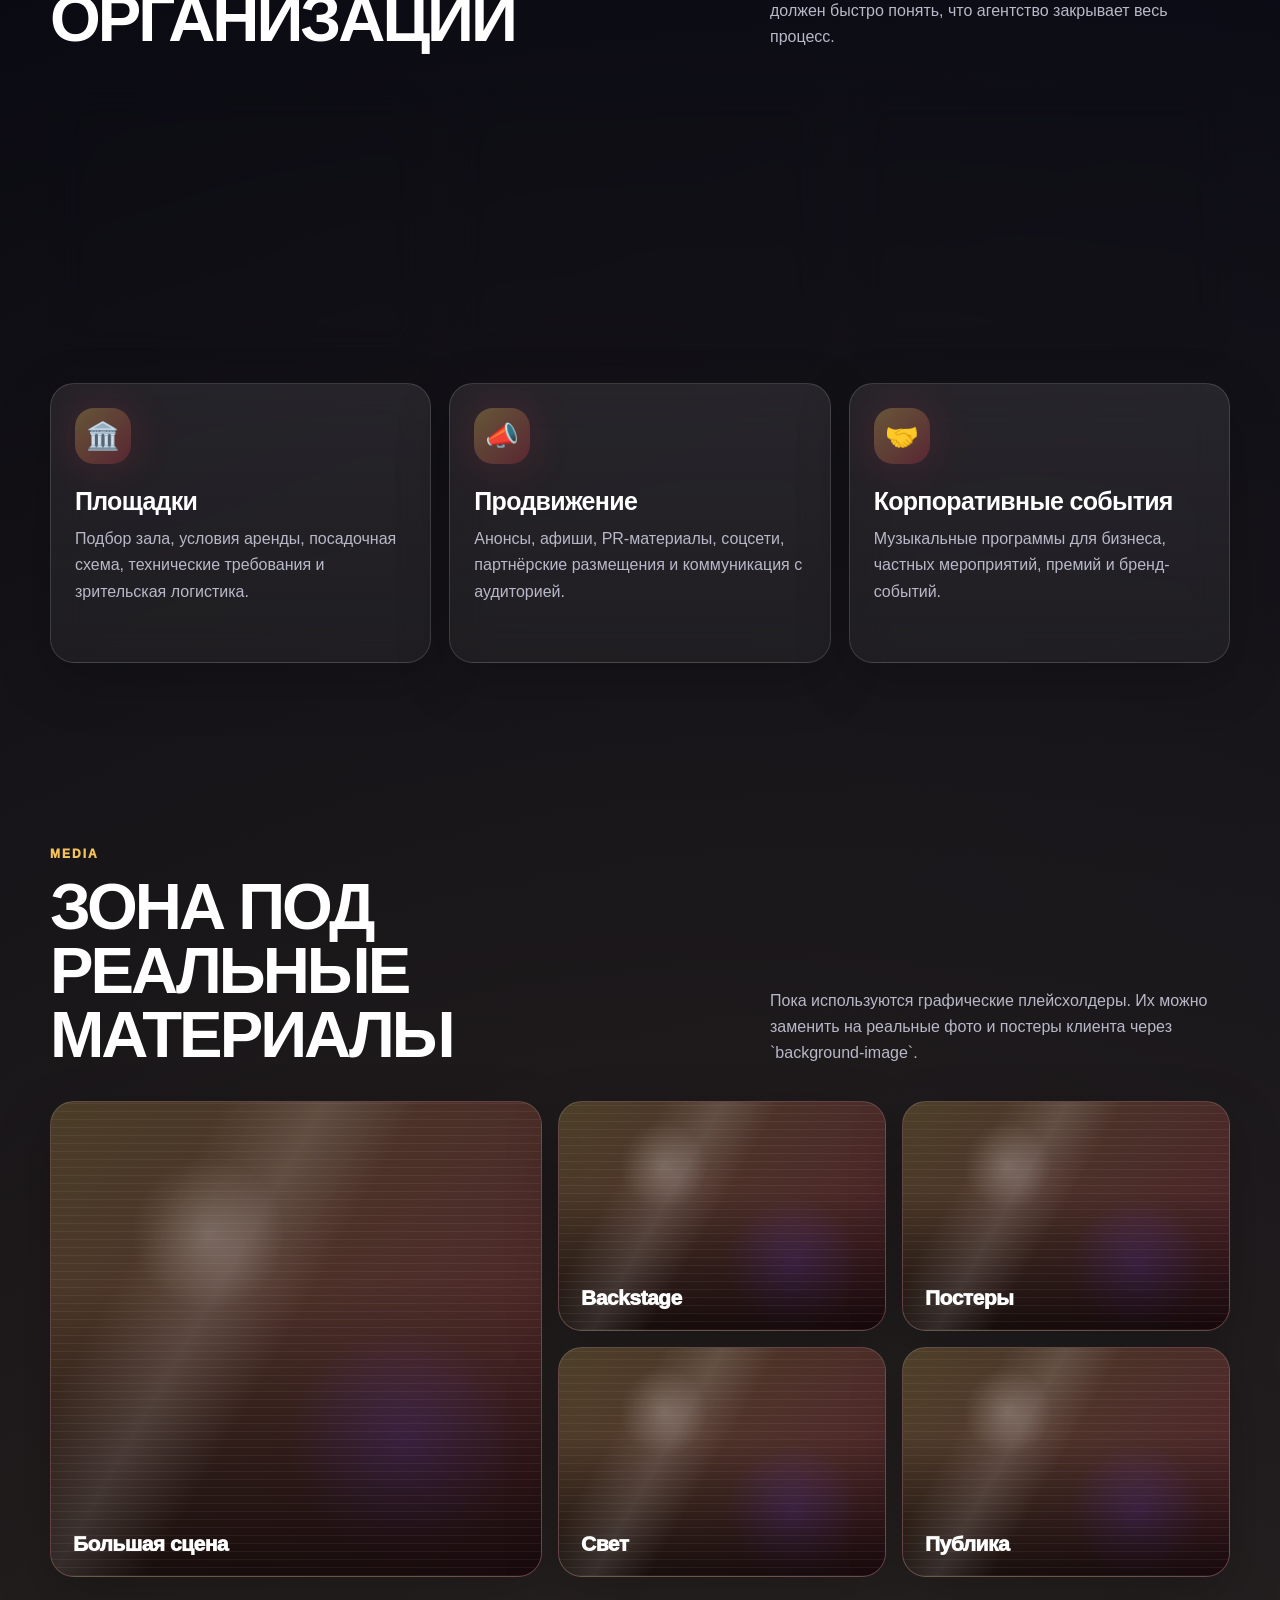
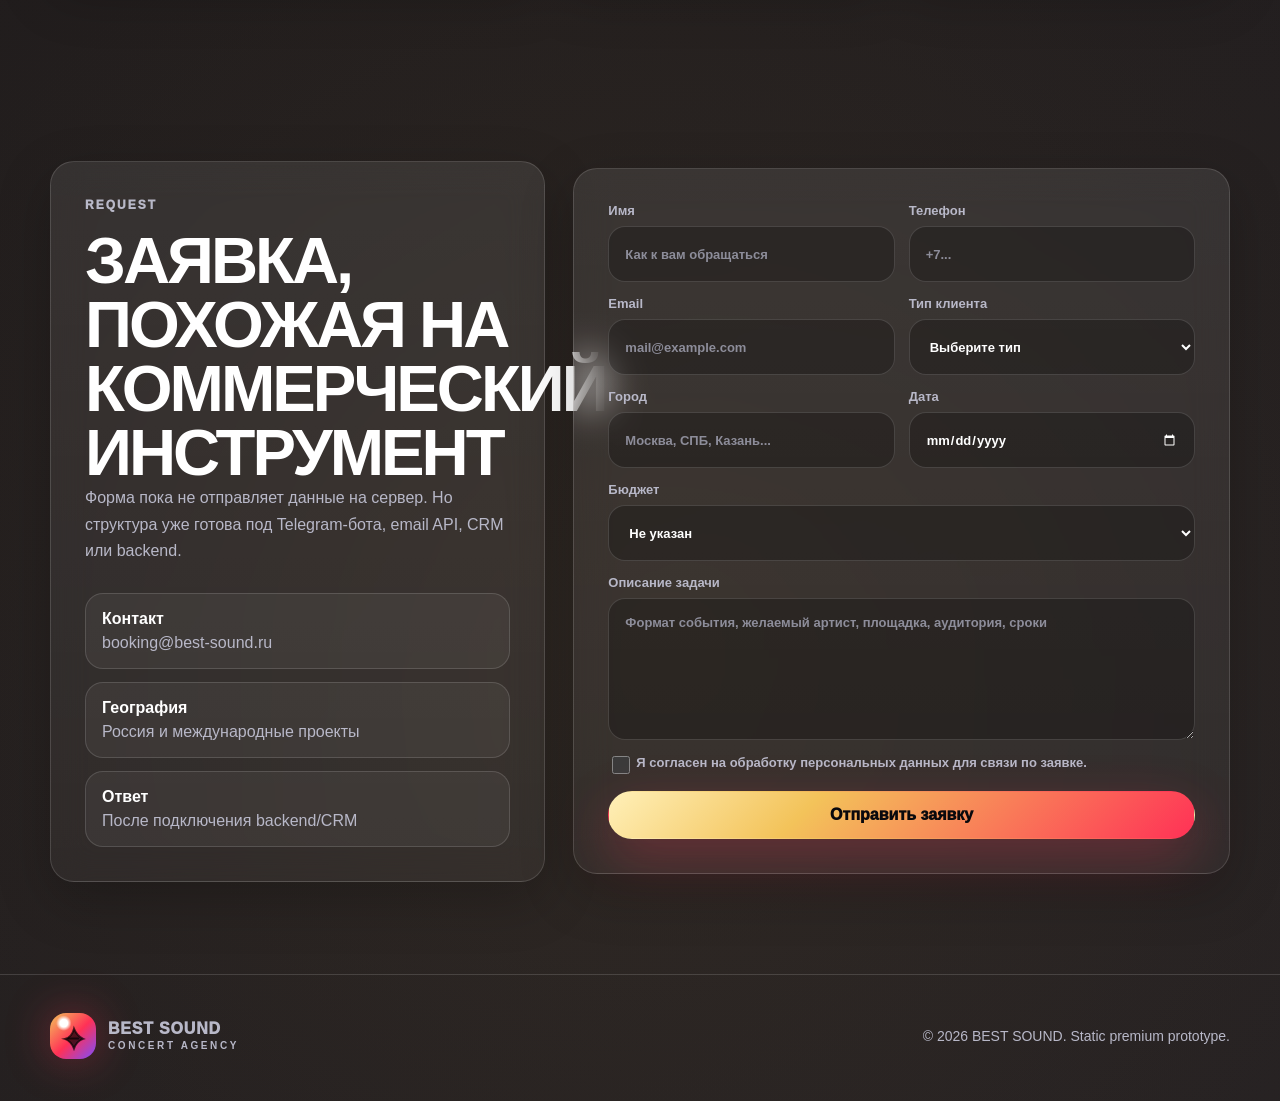
==== commit e8f8fb8f: "Redesign landing page with premium static structure" ====
--- a/index.html
+++ b/index.html
@@ -2,1458 +2,409 @@
 <html lang="ru">
 <head>
   <meta charset="UTF-8" />
-  <meta name="viewport" content="width=device-width, initial-scale=1.0" />
-  <meta name="description" content="BEST SOUND — прототип сайта концертного агентства." />
+  <meta name="viewport" content="width=device-width, initial-scale=1" />
+  <meta name="description" content="BEST SOUND — современный прототип сайта концертного агентства: афиша, туры, артисты, продакшн и заявки." />
+  <meta name="theme-color" content="#050507" />
+  <meta name="color-scheme" content="dark" />
+
+  <meta property="og:type" content="website" />
+  <meta property="og:title" content="BEST SOUND — Concert Agency" />
+  <meta property="og:description" content="Премиальный сайт-прототип для концертного агентства: туры, артисты, афиша и заявки." />
+  <meta property="og:image" content="./assets/og-preview.svg" />
+  <meta property="og:locale" content="ru_RU" />
+
   <title>BEST SOUND — Concert Agency</title>
 
-  <style>
-    :root {
-      --bg: #050507;
-      --bg-soft: #0c0c13;
-      --surface: rgba(255, 255, 255, 0.07);
-      --surface-2: rgba(255, 255, 255, 0.105);
-      --line: rgba(255, 255, 255, 0.13);
-      --text: #ffffff;
-      --muted: #b7b7c8;
-      --muted-2: #8c8c9d;
-      --gold: #f3c35a;
-      --red: #ff3156;
-      --violet: #7d4dff;
-      --blue: #3cc6ff;
-      --radius-xl: 34px;
-      --radius-lg: 24px;
-      --radius-md: 16px;
-      --shadow: 0 28px 90px rgba(0, 0, 0, 0.42);
-      --max: 1180px;
-    }
-
-    * {
-      margin: 0;
-      padding: 0;
-      box-sizing: border-box;
-    }
-
-    html {
-      scroll-behavior: smooth;
-      background: var(--bg);
-    }
-
-    body {
-      min-height: 100vh;
-      font-family: Inter, Arial, Helvetica, sans-serif;
-      color: var(--text);
-      background:
-        radial-gradient(circle at 12% 8%, rgba(255, 49, 86, 0.28), transparent 26%),
-        radial-gradient(circle at 88% 12%, rgba(125, 77, 255, 0.28), transparent 30%),
-        radial-gradient(circle at 50% 92%, rgba(243, 195, 90, 0.18), transparent 34%),
-        linear-gradient(145deg, #030304 0%, #080810 48%, #11111d 100%);
-      overflow-x: hidden;
-    }
-
-    body::before {
-      content: "";
-      position: fixed;
-      inset: 0;
-      z-index: -4;
-      pointer-events: none;
-      background-image:
-        linear-gradient(rgba(255,255,255,.035) 1px, transparent 1px),
-        linear-gradient(90deg, rgba(255,255,255,.035) 1px, transparent 1px);
-      background-size: 64px 64px;
-      mask-image: radial-gradient(circle at center, black 0%, transparent 76%);
-    }
-
-    body::after {
-      content: "";
-      position: fixed;
-      inset: -30%;
-      z-index: -3;
-      pointer-events: none;
-      background:
-        conic-gradient(from 180deg at 50% 50%, transparent 0deg, rgba(255,255,255,.055) 52deg, transparent 105deg, transparent 180deg, rgba(243,195,90,.06) 236deg, transparent 300deg);
-      animation: rotate-glow 26s linear infinite;
-      opacity: .9;
-    }
-
-    @keyframes rotate-glow {
-      to { transform: rotate(360deg); }
-    }
-
-    a {
-      color: inherit;
-      text-decoration: none;
-    }
-
-    img, svg {
-      display: block;
-      max-width: 100%;
-    }
-
-    button, input, textarea, select {
-      font: inherit;
-    }
-
-    .container {
-      width: min(var(--max), calc(100% - 40px));
-      margin-inline: auto;
-    }
-
-    .glass {
-      border: 1px solid var(--line);
-      background: linear-gradient(180deg, rgba(255,255,255,.09), rgba(255,255,255,.045));
-      backdrop-filter: blur(18px);
-      box-shadow: var(--shadow);
-    }
-
-    .header {
-      position: fixed;
-      inset: 16px 0 auto 0;
-      z-index: 100;
-      pointer-events: none;
-    }
-
-    .nav-shell {
-      pointer-events: auto;
-      min-height: 72px;
-      border-radius: 999px;
-      border: 1px solid rgba(255,255,255,.14);
-      background: rgba(7,7,11,.72);
-      backdrop-filter: blur(22px);
-      box-shadow: 0 18px 60px rgba(0,0,0,.34);
-      display: flex;
-      align-items: center;
-      justify-content: space-between;
-      gap: 22px;
-      padding: 10px 12px 10px 18px;
-    }
-
-    .brand {
-      display: flex;
-      align-items: center;
-      gap: 12px;
-      min-width: max-content;
-      font-weight: 950;
-      letter-spacing: .8px;
-      text-transform: uppercase;
-    }
-
-    .brand-mark {
-      width: 46px;
-      height: 46px;
-      flex: 0 0 46px;
-      border-radius: 16px;
-      position: relative;
-      background:
-        radial-gradient(circle at 30% 22%, #fff 0 8%, transparent 16%),
-        linear-gradient(135deg, var(--gold) 0%, var(--red) 52%, var(--violet) 100%);
-      box-shadow: 0 0 44px rgba(255,49,86,.36);
-      overflow: hidden;
-    }
-
-    .brand-mark::before,
-    .brand-mark::after {
-      content: "";
-      position: absolute;
-      border-radius: 999px;
-      background: rgba(0,0,0,.58);
-    }
-
-    .brand-mark::before {
-      width: 7px;
-      height: 25px;
-      left: 14px;
-      bottom: 9px;
-      box-shadow: 10px -6px 0 rgba(0,0,0,.58), 20px 2px 0 rgba(0,0,0,.58);
-    }
-
-    .brand-mark::after {
-      width: 26px;
-      height: 5px;
-      left: 10px;
-      top: 12px;
-      transform: rotate(-15deg);
-    }
-
-    .brand-title span {
-      display: block;
-      color: var(--muted);
-      font-size: 10px;
-      letter-spacing: 2.6px;
-      margin-top: 2px;
-      font-weight: 800;
-    }
-
-    .nav-links {
-      display: flex;
-      align-items: center;
-      justify-content: flex-end;
-      gap: 4px;
-      color: var(--muted);
-      font-size: 14px;
-      font-weight: 800;
-      min-width: 0;
-    }
-
-    .nav-links a:not(.btn) {
-      padding: 13px 13px;
-      border-radius: 999px;
-      transition: .22s ease;
-      white-space: nowrap;
-    }
-
-    .nav-links a:not(.btn):hover {
-      color: var(--text);
-      background: rgba(255,255,255,.08);
-    }
-
-    .btn {
-      display: inline-flex;
-      align-items: center;
-      justify-content: center;
-      gap: 10px;
-      min-height: 48px;
-      padding: 0 20px;
-      border: 1px solid rgba(255,255,255,.16);
-      border-radius: 999px;
-      background: rgba(255,255,255,.08);
-      color: var(--text);
-      font-weight: 900;
-      cursor: pointer;
-      transition: transform .22s ease, box-shadow .22s ease, background .22s ease, border-color .22s ease;
-      white-space: nowrap;
-    }
-
-    .btn:hover {
-      transform: translateY(-2px);
-      background: rgba(255,255,255,.13);
-      border-color: rgba(255,255,255,.22);
-      box-shadow: 0 18px 44px rgba(0,0,0,.3);
-    }
-
-    .btn-primary {
-      border-color: transparent;
-      color: #09090d;
-      background: linear-gradient(135deg, #ffe087, var(--gold) 34%, var(--red) 100%);
-      box-shadow: 0 18px 52px rgba(255,49,86,.28);
-    }
-
-    .btn-primary:hover {
-      background: linear-gradient(135deg, #fff0b6, #ffc94a 28%, #ff4669 100%);
-    }
-
-    .menu-btn {
-      display: none;
-      width: 48px;
-      height: 48px;
-      border: 1px solid rgba(255,255,255,.16);
-      border-radius: 50%;
-      background: rgba(255,255,255,.08);
-      color: white;
-      cursor: pointer;
-      font-size: 23px;
-      line-height: 1;
-    }
-
-    .hero {
-      min-height: 100svh;
-      padding: 136px 0 72px;
-      display: flex;
-      align-items: center;
-      position: relative;
-    }
-
-    .hero-grid {
-      display: grid;
-      grid-template-columns: minmax(0, 1.03fr) minmax(360px, .97fr);
-      align-items: center;
-      gap: 42px;
-    }
-
-    .eyebrow {
-      display: inline-flex;
-      align-items: center;
-      gap: 10px;
-      width: fit-content;
-      margin-bottom: 22px;
-      padding: 10px 14px;
-      border-radius: 999px;
-      border: 1px solid var(--line);
-      background: rgba(255,255,255,.075);
-      color: var(--muted);
-      font-size: 12px;
-      font-weight: 950;
-      text-transform: uppercase;
-      letter-spacing: 1.45px;
-    }
-
-    .pulse-dot {
-      width: 9px;
-      height: 9px;
-      border-radius: 999px;
-      background: var(--red);
-      box-shadow: 0 0 0 0 rgba(255,49,86,.7);
-      animation: dot-pulse 1.55s infinite;
-    }
-
-    @keyframes dot-pulse {
-      70% { box-shadow: 0 0 0 10px rgba(255,49,86,0); }
-      100% { box-shadow: 0 0 0 0 rgba(255,49,86,0); }
-    }
-
-    h1 {
-      max-width: 820px;
-      font-size: clamp(50px, 8.4vw, 112px);
-      line-height: .88;
-      letter-spacing: clamp(-5px, -0.55vw, -2px);
-      text-transform: uppercase;
-    }
-
-    .text-gradient {
-      display: inline-block;
-      background: linear-gradient(120deg, #fff 0%, #fff1bf 26%, var(--gold) 44%, var(--red) 68%, #a48aff 100%);
-      -webkit-background-clip: text;
-      background-clip: text;
-      color: transparent;
-      filter: drop-shadow(0 18px 54px rgba(255,49,86,.18));
-    }
-
-    .lead {
-      max-width: 650px;
-      margin-top: 26px;
-      color: var(--muted);
-      font-size: clamp(16px, 1.55vw, 20px);
-      line-height: 1.68;
-    }
-
-    .hero-actions {
-      display: flex;
-      flex-wrap: wrap;
-      gap: 14px;
-      margin-top: 36px;
-    }
-
-    .trust-row {
-      display: grid;
-      grid-template-columns: repeat(3, minmax(0, 1fr));
-      gap: 12px;
-      margin-top: 38px;
-      max-width: 680px;
-    }
-
-    .trust-item {
-      position: relative;
-      min-height: 112px;
-      padding: 20px;
-      border-radius: 22px;
-      border: 1px solid var(--line);
-      background: rgba(255,255,255,.058);
-      overflow: hidden;
-    }
-
-    .trust-item::before {
-      content: "";
-      position: absolute;
-      inset: auto -30% -80% -30%;
-      height: 110px;
-      background: radial-gradient(circle, rgba(243,195,90,.25), transparent 65%);
-    }
-
-    .trust-item strong {
-      display: block;
-      margin-bottom: 8px;
-      font-size: 28px;
-      line-height: 1;
-      color: #fff2c1;
-    }
-
-    .trust-item span {
-      color: var(--muted);
-      font-size: 13px;
-      line-height: 1.4;
-    }
-
-    .showcase {
-      min-height: 650px;
-      border-radius: var(--radius-xl);
-      position: relative;
-      overflow: hidden;
-      isolation: isolate;
-      border: 1px solid rgba(255,255,255,.15);
-      background:
-        radial-gradient(circle at 50% 18%, rgba(255,255,255,.16), transparent 15%),
-        radial-gradient(circle at 22% 35%, rgba(255,49,86,.28), transparent 24%),
-        radial-gradient(circle at 82% 28%, rgba(125,77,255,.32), transparent 26%),
-        linear-gradient(180deg, rgba(255,255,255,.09), rgba(255,255,255,.035));
-      box-shadow: var(--shadow);
-    }
-
-    .showcase::before {
-      content: "";
-      position: absolute;
-      inset: 0;
-      z-index: -2;
-      background:
-        linear-gradient(112deg, transparent 0 26%, rgba(255,255,255,.18) 34%, transparent 44%),
-        linear-gradient(247deg, transparent 0 25%, rgba(243,195,90,.17) 39%, transparent 54%),
-        repeating-linear-gradient(0deg, rgba(255,255,255,.035) 0 1px, transparent 1px 7px);
-      opacity: .88;
-    }
-
-    .showcase::after {
-      content: "";
-      position: absolute;
-      inset: 0;
-      z-index: -1;
-      background: linear-gradient(to top, rgba(0,0,0,.82) 0%, transparent 62%);
-    }
-
-    .beam {
-      position: absolute;
-      top: -12%;
-      width: 150px;
-      height: 82%;
-      background: linear-gradient(to bottom, rgba(255,255,255,.24), rgba(255,255,255,.05), transparent);
-      transform-origin: top center;
-      filter: blur(.2px);
-      clip-path: polygon(46% 0, 54% 0, 100% 100%, 0 100%);
-      opacity: .68;
-      animation: beam-move 5.8s ease-in-out infinite alternate;
-    }
-
-    .beam.left {
-      left: 16%;
-      --from: -24deg;
-      --to: 18deg;
-    }
-
-    .beam.right {
-      right: 15%;
-      --from: 24deg;
-      --to: -18deg;
-      animation-delay: -1.8s;
-    }
-
-    @keyframes beam-move {
-      from { transform: rotate(var(--from)); opacity: .5; }
-      to { transform: rotate(var(--to)); opacity: .88; }
-    }
-
-    .stage-floor {
-      position: absolute;
-      left: 8%;
-      right: 8%;
-      bottom: 58px;
-      height: 145px;
-      border-radius: 28px;
-      border: 1px solid rgba(255,255,255,.16);
-      background:
-        radial-gradient(circle at 50% 0%, rgba(243,195,90,.34), transparent 45%),
-        linear-gradient(180deg, rgba(255,255,255,.13), rgba(255,255,255,.035)),
-        linear-gradient(90deg, #101017, #2a2934, #101017);
-      box-shadow: 0 -24px 82px rgba(243,195,90,.2), inset 0 1px 0 rgba(255,255,255,.15);
-    }
-
-    .stage-screen {
-      position: absolute;
-      left: 19%;
-      right: 19%;
-      top: 21%;
-      height: 210px;
-      border-radius: 26px;
-      border: 1px solid rgba(255,255,255,.15);
-      background:
-        radial-gradient(circle at 50% 50%, rgba(255,255,255,.18), transparent 19%),
-        linear-gradient(135deg, rgba(255,49,86,.32), rgba(125,77,255,.22));
-      box-shadow: 0 0 70px rgba(255,49,86,.18);
-      overflow: hidden;
-    }
-
-    .stage-screen::before {
-      content: "BEST SOUND";
-      position: absolute;
-      inset: 0;
-      display: grid;
-      place-items: center;
-      color: rgba(255,255,255,.82);
-      font-size: clamp(26px, 4vw, 48px);
-      font-weight: 950;
-      letter-spacing: -2px;
-    }
-
-    .stage-screen::after {
-      content: "";
-      position: absolute;
-      inset: 0;
-      background: repeating-linear-gradient(0deg, rgba(255,255,255,.05) 0 2px, transparent 2px 8px);
-    }
-
-    .eq {
-      position: absolute;
-      left: 50%;
-      top: 53%;
-      transform: translate(-50%, -50%);
-      display: flex;
-      align-items: end;
-      justify-content: center;
-      gap: 10px;
-      height: 180px;
-      width: 70%;
-      max-width: 360px;
-      z-index: 4;
-      opacity: .95;
-    }
-
-    .eq i {
-      display: block;
-      width: 15px;
-      height: calc(46px + var(--h) * 1px);
-      border-radius: 999px;
-      background: linear-gradient(180deg, #fff8dc, var(--gold), var(--red));
-      box-shadow: 0 0 30px rgba(255,49,86,.5);
-      animation: eq 1.15s ease-in-out infinite alternate;
-      animation-delay: calc(var(--d) * .08s);
-    }
-
-    @keyframes eq {
-      from { height: calc(40px + var(--h) * .45px); opacity: .72; }
-      to { height: calc(54px + var(--h) * 1px); opacity: 1; }
-    }
-
-    .crowd {
-      position: absolute;
-      left: 5%;
-      right: 5%;
-      bottom: 20px;
-      display: grid;
-      grid-template-columns: repeat(28, 1fr);
-      align-items: end;
-      gap: 7px;
-      z-index: 5;
-    }
-
-    .crowd i {
-      display: block;
-      height: calc(28px + var(--h) * 1px);
-      border-radius: 999px 999px 3px 3px;
-      background: linear-gradient(180deg, rgba(255,255,255,.9), rgba(164,138,255,.65), rgba(15,15,24,.95));
-      box-shadow: 0 0 18px rgba(255,255,255,.15);
-      opacity: .9;
-    }
-
-    .float-card {
-      position: absolute;
-      z-index: 8;
-      max-width: 210px;
-      padding: 15px 16px;
-      border-radius: 18px;
-      border: 1px solid rgba(255,255,255,.15);
-      background: rgba(8,8,12,.58);
-      backdrop-filter: blur(16px);
-      box-shadow: 0 20px 60px rgba(0,0,0,.34);
-      color: var(--muted);
-      font-size: 13px;
-      line-height: 1.45;
-    }
-
-    .float-card strong {
-      display: block;
-      margin-bottom: 5px;
-      color: white;
-      font-size: 15px;
-    }
-
-    .float-card.one { top: 30px; left: 28px; }
-    .float-card.two { right: 26px; bottom: 220px; }
-
-    section {
-      padding: 88px 0;
-      position: relative;
-    }
-
-    .section-head {
-      display: flex;
-      align-items: flex-end;
-      justify-content: space-between;
-      gap: 32px;
-      margin-bottom: 34px;
-    }
-
-    .kicker {
-      margin-bottom: 14px;
-      color: var(--gold);
-      font-size: 12px;
-      font-weight: 950;
-      text-transform: uppercase;
-      letter-spacing: 2px;
-    }
-
-    h2 {
-      max-width: 760px;
-      font-size: clamp(34px, 5.2vw, 66px);
-      line-height: .98;
-      letter-spacing: clamp(-3px, -0.33vw, -1.4px);
-      text-transform: uppercase;
-    }
-
-    .section-text {
-      max-width: 430px;
-      color: var(--muted);
-      font-size: 16px;
-      line-height: 1.62;
-    }
-
-    .grid-3 {
-      display: grid;
-      grid-template-columns: repeat(3, minmax(0, 1fr));
-      gap: 18px;
-    }
-
-    .card {
-      position: relative;
-      overflow: hidden;
-      border: 1px solid var(--line);
-      border-radius: var(--radius-lg);
-      background: linear-gradient(180deg, rgba(255,255,255,.086), rgba(255,255,255,.042));
-      box-shadow: 0 18px 54px rgba(0,0,0,.22);
-      transition: transform .25s ease, border-color .25s ease, background .25s ease;
-    }
-
-    .card:hover {
-      transform: translateY(-7px);
-      border-color: rgba(243,195,90,.42);
-      background: linear-gradient(180deg, rgba(255,255,255,.13), rgba(255,255,255,.06));
-    }
-
-    .concert-visual {
-      min-height: 244px;
-      padding: 20px;
-      display: flex;
-      flex-direction: column;
-      justify-content: space-between;
-      background:
-        radial-gradient(circle at 25% 25%, rgba(255,255,255,.25), transparent 15%),
-        radial-gradient(circle at 75% 30%, rgba(243,195,90,.28), transparent 22%),
-        linear-gradient(135deg, rgba(255,49,86,.74), rgba(125,77,255,.78));
-      position: relative;
-    }
-
-    .concert-visual.alt {
-      background:
-        radial-gradient(circle at 25% 25%, rgba(255,255,255,.22), transparent 15%),
-        radial-gradient(circle at 76% 30%, rgba(60,198,255,.28), transparent 22%),
-        linear-gradient(135deg, rgba(125,77,255,.76), rgba(255,49,86,.6));
-    }
-
-    .concert-visual.gold {
-      background:
-        radial-gradient(circle at 25% 25%, rgba(255,255,255,.22), transparent 15%),
-        radial-gradient(circle at 76% 30%, rgba(255,49,86,.26), transparent 22%),
-        linear-gradient(135deg, rgba(243,195,90,.68), rgba(255,49,86,.62));
-    }
-
-    .concert-visual::after {
-      content: "";
-      position: absolute;
-      inset: 0;
-      background:
-        linear-gradient(120deg, transparent 0 22%, rgba(255,255,255,.18) 36%, transparent 49%),
-        repeating-linear-gradient(0deg, rgba(255,255,255,.08) 0 1px, transparent 1px 8px);
-      opacity: .7;
-    }
-
-    .concert-visual > * {
-      position: relative;
-      z-index: 1;
-    }
-
-    .badge {
-      width: fit-content;
-      padding: 9px 12px;
-      border-radius: 14px;
-      border: 1px solid rgba(255,255,255,.18);
-      background: rgba(0,0,0,.4);
-      color: white;
-      font-size: 12px;
-      font-weight: 950;
-      letter-spacing: .8px;
-      text-transform: uppercase;
-    }
-
-    .poster-title {
-      max-width: 270px;
-      font-size: 32px;
-      line-height: .95;
-      letter-spacing: -1.4px;
-      font-weight: 950;
-      text-transform: uppercase;
-    }
-
-    .card-body {
-      padding: 24px;
-    }
-
-    .card h3 {
-      margin-bottom: 12px;
-      font-size: 23px;
-      letter-spacing: -.5px;
-    }
-
-    .card p {
-      color: var(--muted);
-      line-height: 1.62;
-    }
-
-    .chips {
-      display: flex;
-      flex-wrap: wrap;
-      gap: 8px;
-      margin-top: 18px;
-    }
-
-    .chip {
-      display: inline-flex;
-      align-items: center;
-      min-height: 31px;
-      padding: 0 10px;
-      border: 1px solid var(--line);
-      border-radius: 999px;
-      background: rgba(255,255,255,.045);
-      color: var(--muted);
-      font-size: 12px;
-      font-weight: 850;
-    }
-
-    .service-card {
-      min-height: 284px;
-      padding: 28px;
-    }
-
-    .service-icon {
-      width: 56px;
-      height: 56px;
-      margin-bottom: 24px;
-      border-radius: 19px;
-      display: grid;
-      place-items: center;
-      background: linear-gradient(135deg, rgba(243,195,90,.32), rgba(255,49,86,.24));
-      box-shadow: 0 0 46px rgba(255,49,86,.16);
-      font-size: 27px;
-    }
-
-    .artists-layout {
-      display: grid;
-      grid-template-columns: minmax(0, 1.15fr) minmax(300px, .85fr);
-      gap: 18px;
-    }
-
-    .artist-card {
-      min-height: 330px;
-      padding: 28px;
-      display: flex;
-      flex-direction: column;
-      justify-content: flex-end;
-      background:
-        radial-gradient(circle at 78% 20%, rgba(255,255,255,.15), transparent 15%),
-        radial-gradient(circle at 18% 20%, rgba(243,195,90,.25), transparent 24%),
-        linear-gradient(135deg, rgba(255,255,255,.09), rgba(255,255,255,.038));
-    }
-
-    .artist-card.large {
-      min-height: 534px;
-    }
-
-    .artist-name {
-      margin-bottom: 14px;
-      font-size: clamp(32px, 4.5vw, 58px);
-      line-height: .94;
-      letter-spacing: -2px;
-      text-transform: uppercase;
-      font-weight: 950;
-    }
-
-    .process-grid {
-      display: grid;
-      grid-template-columns: repeat(4, minmax(0, 1fr));
-      gap: 16px;
-      counter-reset: process;
-    }
-
-    .process-card {
-      min-height: 238px;
-      padding: 28px;
-    }
-
-    .process-card::before {
-      counter-increment: process;
-      content: "0" counter(process);
-      position: absolute;
-      right: 18px;
-      top: 12px;
-      color: rgba(255,255,255,.105);
-      font-size: 64px;
-      line-height: 1;
-      font-weight: 950;
-      letter-spacing: -4px;
-    }
-
-    .media-grid {
-      display: grid;
-      grid-template-columns: 1.2fr .8fr .8fr;
-      grid-template-rows: 230px 230px;
-      gap: 16px;
-    }
-
-    .media-item {
-      min-height: 220px;
-      border-radius: var(--radius-lg);
-      border: 1px solid var(--line);
-      position: relative;
-      overflow: hidden;
-      background:
-        radial-gradient(circle at 32% 28%, rgba(255,255,255,.2), transparent 16%),
-        radial-gradient(circle at 72% 72%, rgba(125,77,255,.28), transparent 24%),
-        linear-gradient(135deg, rgba(243,195,90,.22), rgba(255,49,86,.2));
-      box-shadow: 0 18px 54px rgba(0,0,0,.22);
-    }
-
-    .media-item:first-child {
-      grid-row: span 2;
-    }
-
-    .media-item::before {
-      content: "";
-      position: absolute;
-      inset: 0;
-      background:
-        linear-gradient(to top, rgba(0,0,0,.7), transparent 62%),
-        repeating-linear-gradient(90deg, rgba(255,255,255,.06) 0 1px, transparent 1px 8px);
-    }
-
-    .media-item span {
-      position: absolute;
-      left: 22px;
-      bottom: 20px;
-      font-size: 21px;
-      font-weight: 950;
-      letter-spacing: -.5px;
-    }
-
-    .contact-layout {
-      display: grid;
-      grid-template-columns: minmax(300px, .85fr) minmax(0, 1.15fr);
-      gap: 20px;
-      align-items: stretch;
-    }
-
-    .contact-box {
-      padding: 34px;
-      border-radius: var(--radius-lg);
-    }
-
-    .contact-list {
-      display: grid;
-      gap: 13px;
-      margin-top: 26px;
-    }
-
-    .contact-line {
-      padding: 17px;
-      border-radius: 17px;
-      border: 1px solid var(--line);
-      background: rgba(255,255,255,.052);
-      color: var(--muted);
-      line-height: 1.45;
-    }
-
-    .contact-line strong {
-      display: block;
-      margin-bottom: 5px;
-      color: white;
-    }
-
-    form {
-      display: grid;
-      gap: 14px;
-    }
-
-    .form-grid {
-      display: grid;
-      grid-template-columns: 1fr 1fr;
-      gap: 14px;
-    }
-
-    input, textarea, select {
-      width: 100%;
-      min-height: 56px;
-      padding: 0 16px;
-      border: 1px solid var(--line);
-      border-radius: 17px;
-      outline: none;
-      background: rgba(0,0,0,.25);
-      color: white;
-      transition: border-color .2s ease, box-shadow .2s ease, background .2s ease;
-    }
-
-    textarea {
-      min-height: 142px;
-      padding-top: 16px;
-      resize: vertical;
-    }
-
-    input::placeholder, textarea::placeholder {
-      color: #8d8d9a;
-    }
-
-    input:focus, textarea:focus, select:focus {
-      border-color: rgba(243,195,90,.75);
-      box-shadow: 0 0 0 4px rgba(243,195,90,.11);
-      background: rgba(0,0,0,.32);
-    }
-
-    option {
-      color: #111;
-    }
-
-    .footer {
-      padding: 38px 0 42px;
-      border-top: 1px solid var(--line);
-      color: var(--muted);
-    }
-
-    .footer-row {
-      display: flex;
-      justify-content: space-between;
-      align-items: center;
-      gap: 24px;
-      font-size: 14px;
-    }
-
-    .toast {
-      position: fixed;
-      right: 22px;
-      bottom: 22px;
-      z-index: 200;
-      width: min(360px, calc(100% - 44px));
-      padding: 17px 18px;
-      border-radius: 18px;
-      border: 1px solid rgba(243,195,90,.34);
-      background: rgba(9,9,13,.92);
-      backdrop-filter: blur(18px);
-      box-shadow: 0 20px 70px rgba(0,0,0,.48);
-      color: var(--muted);
-      line-height: 1.45;
-      transform: translateY(130px);
-      opacity: 0;
-      transition: .28s ease;
-    }
-
-    .toast strong {
-      display: block;
-      margin-bottom: 4px;
-      color: white;
-    }
-
-    .toast.active {
-      transform: translateY(0);
-      opacity: 1;
-    }
-
-    @media (max-width: 1120px) {
-      .nav-links a:not(.btn) {
-        padding-inline: 10px;
-      }
-
-      .hero-grid {
-        grid-template-columns: 1fr;
-        gap: 34px;
-      }
-
-      .showcase {
-        min-height: 540px;
-      }
-    }
-
-    @media (max-width: 940px) {
-      .grid-3 {
-        grid-template-columns: 1fr 1fr;
-      }
-
-      .artists-layout,
-      .contact-layout {
-        grid-template-columns: 1fr;
-      }
-
-      .process-grid {
-        grid-template-columns: 1fr 1fr;
-      }
-
-      .media-grid {
-        grid-template-columns: 1fr 1fr;
-      }
-
-      .media-item:first-child {
-        grid-row: auto;
-      }
-
-      .section-head {
-        align-items: flex-start;
-        flex-direction: column;
-      }
-
-      .section-text {
-        max-width: 720px;
-      }
-    }
-
-    @media (max-width: 820px) {
-      .header {
-        top: 10px;
-      }
-
-      .nav-shell {
-        border-radius: 24px;
-      }
-
-      .menu-btn {
-        display: grid;
-        place-items: center;
-      }
-
-      .nav-links {
-        position: absolute;
-        top: calc(100% + 10px);
-        left: 0;
-        right: 0;
-        display: none;
-        flex-direction: column;
-        align-items: stretch;
-        padding: 14px;
-        border-radius: 24px;
-        border: 1px solid rgba(255,255,255,.14);
-        background: rgba(7,7,11,.94);
-        backdrop-filter: blur(20px);
-      }
-
-      .nav-links.active {
-        display: flex;
-      }
-
-      .nav-links a:not(.btn), .nav-links .btn {
-        width: 100%;
-        justify-content: center;
-      }
-
-      .hero {
-        padding-top: 118px;
-      }
-
-      .trust-row {
-        grid-template-columns: 1fr;
-      }
-
-      .float-card {
-        display: none;
-      }
-    }
-
-    @media (max-width: 620px) {
-      .container {
-        width: min(100% - 28px, var(--max));
-      }
-
-      .brand-title {
-        font-size: 14px;
-      }
-
-      .brand-title span {
-        font-size: 9px;
-      }
-
-      .hero {
-        padding-top: 108px;
-        padding-bottom: 46px;
-      }
-
-      h1 {
-        font-size: clamp(46px, 15vw, 76px);
-        letter-spacing: -3px;
-      }
-
-      .hero-actions {
-        flex-direction: column;
-      }
-
-      .hero-actions .btn {
-        width: 100%;
-      }
-
-      section {
-        padding: 64px 0;
-      }
-
-      .grid-3,
-      .process-grid,
-      .media-grid,
-      .form-grid {
-        grid-template-columns: 1fr;
-      }
-
-      .showcase {
-        min-height: 455px;
-        border-radius: 26px;
-      }
-
-      .stage-screen {
-        left: 10%;
-        right: 10%;
-        top: 21%;
-        height: 170px;
-      }
-
-      .eq {
-        gap: 7px;
-        max-width: 280px;
-      }
-
-      .eq i {
-        width: 11px;
-      }
-
-      .stage-floor {
-        left: 6%;
-        right: 6%;
-        bottom: 54px;
-        height: 120px;
-      }
-
-      .crowd {
-        grid-template-columns: repeat(18, 1fr);
-        gap: 5px;
-      }
-
-      .crowd i:nth-child(n+19) {
-        display: none;
-      }
-
-      .contact-box,
-      .card-body,
-      .service-card,
-      .artist-card,
-      .process-card {
-        padding: 22px;
-      }
-
-      .footer-row {
-        align-items: flex-start;
-        flex-direction: column;
-      }
-    }
-  </style>
+  <link rel="icon" href="./assets/favicon.svg" type="image/svg+xml" />
+  <link rel="preload" href="./src/styles.css" as="style" />
+  <link rel="stylesheet" href="./src/styles.css" />
 </head>
 
 <body>
-  <header class="header">
+  <a class="skip-link" href="#main">К основному содержимому</a>
+
+  <div class="cursor-glow" aria-hidden="true"></div>
+
+  <header class="site-header" data-header>
     <div class="container">
       <div class="nav-shell">
-        <a href="#" class="brand" aria-label="BEST SOUND">
-          <span class="brand-mark" aria-hidden="true"></span>
-          <span class="brand-title">BEST SOUND <span>Concert Agency</span></span>
+        <a href="#" class="brand" aria-label="BEST SOUND — на главную">
+          <span class="brand-mark" aria-hidden="true">
+            <svg viewBox="0 0 64 64" role="img" aria-hidden="true">
+              <path d="M14 39c10-2 16-9 19-21 4 10 10 17 19 21-9 3-15 9-19 20-4-10-10-17-19-20Z" />
+              <path d="M22 38h20" />
+            </svg>
+          </span>
+          <span class="brand-copy">
+            <strong>BEST SOUND</strong>
+            <small>Concert Agency</small>
+          </span>
         </a>
 
         <nav class="nav-links" id="navLinks" aria-label="Основная навигация">
+          <a href="#platform">Платформа</a>
           <a href="#concerts">Афиша</a>
+          <a href="#tour">Туры</a>
           <a href="#services">Услуги</a>
-          <a href="#artists">Артисты</a>
-          <a href="#process">Процесс</a>
           <a href="#media">Медиа</a>
           <a href="#contacts" class="btn btn-primary">Заявка</a>
         </nav>
 
-        <button class="menu-btn" id="menuBtn" type="button" aria-label="Открыть меню" aria-expanded="false">☰</button>
+        <button class="menu-btn" id="menuBtn" type="button" aria-label="Открыть меню" aria-controls="navLinks" aria-expanded="false">
+          <span></span><span></span>
+        </button>
       </div>
     </div>
   </header>
 
-  <main>
-    <section class="hero">
+  <main id="main">
+    <section class="hero section-hero">
       <div class="container hero-grid">
-        <div>
-          <div class="eyebrow"><span class="pulse-dot"></span> Концерты • Туры • Продакшн</div>
-
-          <h1>Сцена, которая <span class="text-gradient">звучит громко</span></h1>
-
+        <div class="hero-copy reveal">
+          <div class="eyebrow"><span></span> Premium live production • Tour management</div>
+          <h1>Концерты, которые выглядят как <span>событие года</span></h1>
           <p class="lead">
-            Прототип сайта для концертного агентства BEST SOUND: премиальная подача, афиша,
-            артисты, услуги, медиа и форма заявки. Без базы данных, без сборки, без внешних библиотек — один HTML-файл.
+            Новый digital-образ BEST SOUND: афиша, туры, артисты, медиа, заявка и визуальная подача уровня современной технологичной студии.
+            Статично, быстро, без базы данных — но уже с архитектурой под развитие.
           </p>
 
           <div class="hero-actions">
             <a href="#contacts" class="btn btn-primary">Обсудить мероприятие</a>
-            <a href="#concerts" class="btn">Смотреть афишу</a>
-          </div>
-
-          <div class="trust-row" aria-label="Преимущества">
-            <div class="trust-item"><strong>20+</strong><span>лет заявленного опыта в концертной индустрии</span></div>
-            <div class="trust-item"><strong>100+</strong><span>мероприятий, туров и специальных проектов</span></div>
-            <div class="trust-item"><strong>360°</strong><span>организация события от идеи до сцены</span></div>
-          </div>
-        </div>
-
-        <div class="showcase" aria-label="Визуализация концертной сцены">
-          <span class="beam left"></span>
-          <span class="beam right"></span>
-
-          <div class="float-card one"><strong>Live production</strong>Сцена, звук, свет, backstage и контроль площадки.</div>
-          <div class="float-card two"><strong>Tour management</strong>Города, логистика, график, райдеры и команда.</div>
-
-          <div class="stage-screen"></div>
-
-          <div class="eq" aria-hidden="true">
-            <i style="--h:35;--d:1"></i><i style="--h:82;--d:3"></i><i style="--h:58;--d:5"></i><i style="--h:105;--d:2"></i>
-            <i style="--h:70;--d:6"></i><i style="--h:118;--d:4"></i><i style="--h:48;--d:7"></i><i style="--h:92;--d:2"></i>
-            <i style="--h:62;--d:5"></i><i style="--h:110;--d:1"></i><i style="--h:45;--d:4"></i>
-          </div>
-
-          <div class="stage-floor"></div>
-
-          <div class="crowd" aria-hidden="true">
-            <i style="--h:18"></i><i style="--h:42"></i><i style="--h:27"></i><i style="--h:56"></i><i style="--h:34"></i><i style="--h:65"></i><i style="--h:25"></i>
-            <i style="--h:48"></i><i style="--h:31"></i><i style="--h:58"></i><i style="--h:39"></i><i style="--h:52"></i><i style="--h:29"></i><i style="--h:66"></i>
-            <i style="--h:22"></i><i style="--h:46"></i><i style="--h:33"></i><i style="--h:61"></i><i style="--h:28"></i><i style="--h:54"></i><i style="--h:37"></i>
-            <i style="--h:63"></i><i style="--h:24"></i><i style="--h:49"></i><i style="--h:35"></i><i style="--h:60"></i><i style="--h:30"></i><i style="--h:57"></i>
-          </div>
-        </div>
-      </div>
-    </section>
-
-    <section id="concerts">
+            <a href="#concerts" class="btn btn-ghost">Смотреть афишу</a>
+          </div>
+
+          <div class="metrics" aria-label="Ключевые показатели">
+            <article>
+              <strong>20+</strong>
+              <span>лет заявленного опыта</span>
+            </article>
+            <article>
+              <strong>360°</strong>
+              <span>идея, продакшн, сцена</span>
+            </article>
+            <article>
+              <strong>5</strong>
+              <span>городов в демо-маршруте</span>
+            </article>
+          </div>
+        </div>
+
+        <div class="stage-card reveal" aria-label="Премиальная визуализация концертной сцены">
+          <div class="stage-ui stage-ui-top">
+            <span>LIVE OPS</span>
+            <strong>98%</strong>
+            <small>production readiness</small>
+          </div>
+
+          <div class="stage-ui stage-ui-bottom">
+            <span>NEXT TOUR</span>
+            <strong>Москва → Сочи</strong>
+            <small>5 cities route</small>
+          </div>
+
+          <svg class="stage-visual" viewBox="0 0 720 640" role="img" aria-labelledby="stageTitle stageDesc">
+            <title id="stageTitle">Голографическая концертная сцена</title>
+            <desc id="stageDesc">Абстрактная сцена с прожекторами, экраном BEST SOUND и световой сеткой.</desc>
+            <defs>
+              <radialGradient id="halo" cx="50%" cy="30%" r="55%">
+                <stop offset="0%" stop-color="#ffffff" stop-opacity=".42" />
+                <stop offset="42%" stop-color="#ff3156" stop-opacity=".26" />
+                <stop offset="100%" stop-color="#7d4dff" stop-opacity="0" />
+              </radialGradient>
+              <linearGradient id="beamGold" x1="0" x2="1">
+                <stop offset="0%" stop-color="#fff1b8" stop-opacity=".02"/>
+                <stop offset="50%" stop-color="#f3c35a" stop-opacity=".34"/>
+                <stop offset="100%" stop-color="#ff3156" stop-opacity=".02"/>
+              </linearGradient>
+              <linearGradient id="screen" x1="0" x2="1" y1="0" y2="1">
+                <stop offset="0%" stop-color="#ff3156"/>
+                <stop offset="52%" stop-color="#7d4dff"/>
+                <stop offset="100%" stop-color="#3cc6ff"/>
+              </linearGradient>
+            </defs>
+
+            <rect width="720" height="640" rx="44" fill="url(#halo)" />
+            <path class="beam beam-a" d="M156 0 L300 504 L198 504 Z" fill="url(#beamGold)" />
+            <path class="beam beam-b" d="M564 0 L522 508 L408 508 Z" fill="url(#beamGold)" />
+            <path class="beam beam-c" d="M360 0 L434 510 L286 510 Z" fill="url(#beamGold)" />
+
+            <g class="stage-screen-svg">
+              <rect x="158" y="156" width="404" height="186" rx="26" fill="rgba(255,255,255,.08)" stroke="rgba(255,255,255,.18)" />
+              <rect x="180" y="178" width="360" height="142" rx="18" fill="url(#screen)" opacity=".82" />
+              <text x="360" y="260" text-anchor="middle">BEST SOUND</text>
+              <path d="M210 296 C280 252 318 338 390 292 S494 272 520 306" fill="none" stroke="rgba(255,255,255,.5)" stroke-width="4" stroke-linecap="round" />
+            </g>
+
+            <g class="stage-floor-svg">
+              <path d="M96 438 H624 L680 566 H40 Z" fill="rgba(255,255,255,.075)" stroke="rgba(255,255,255,.16)" />
+              <path d="M122 462 H598" stroke="rgba(255,255,255,.22)" />
+              <path d="M92 510 H628" stroke="rgba(255,255,255,.16)" />
+              <path d="M242 438 L198 566 M360 438 L360 566 M478 438 L522 566" stroke="rgba(255,255,255,.14)" />
+            </g>
+
+            <g class="crowd-svg" opacity=".92">
+              <circle cx="72" cy="590" r="9"/><circle cx="108" cy="578" r="12"/><circle cx="150" cy="594" r="8"/>
+              <circle cx="194" cy="574" r="13"/><circle cx="240" cy="590" r="10"/><circle cx="288" cy="580" r="14"/>
+              <circle cx="340" cy="596" r="9"/><circle cx="390" cy="574" r="13"/><circle cx="438" cy="590" r="10"/>
+              <circle cx="486" cy="578" r="14"/><circle cx="536" cy="594" r="9"/><circle cx="584" cy="576" r="13"/>
+              <circle cx="636" cy="590" r="10"/>
+            </g>
+          </svg>
+        </div>
+      </div>
+    </section>
+
+    <section id="platform" class="section">
       <div class="container">
-        <div class="section-head">
+        <div class="section-head reveal">
           <div>
-            <div class="kicker">Афиша</div>
-            <h2>Ближайшие события</h2>
-          </div>
-          <p class="section-text">
-            Статичные карточки для прототипа. Позже вместо них можно подключить CMS, админку или обычный JSON-файл.
+            <p class="kicker">Digital platform</p>
+            <h2>Не лендинг, а витрина агентства</h2>
+          </div>
+          <p>
+            Bento-сетка показывает коммерческие смыслы: туры, артисты, продакшн, медиа, заявки и статус событий.
+            Это уже ближе к продуктовой презентации, а не к обычной странице с красивым фоном.
           </p>
         </div>
 
-        <div class="grid-3">
-          <article class="card">
-            <div class="concert-visual">
-              <span class="badge">18 APR • Москва</span>
-              <div class="poster-title">Alessandro Safina</div>
-            </div>
-            <div class="card-body">
-              <h3>Большой сольный концерт</h3>
-              <p>Премиальный вокальный вечер: статусная площадка, сильный свет, аккуратная упаковка и дорогая атмосфера.</p>
-              <div class="chips"><span class="chip">Premium</span><span class="chip">Live</span><span class="chip">Билеты скоро</span></div>
+        <div class="bento-grid">
+          <article class="bento-card bento-large reveal">
+            <span class="card-label">Agency OS</span>
+            <h3>Единая система представления концертов, артистов и туров</h3>
+            <p>Статический прототип уже разделяет данные и интерфейс. Позже его можно подключить к CMS, API или админке.</p>
+            <div class="mini-dashboard" aria-hidden="true">
+              <span style="--v:82%"></span><span style="--v:56%"></span><span style="--v:68%"></span><span style="--v:43%"></span>
             </div>
           </article>
 
-          <article class="card">
-            <div class="concert-visual alt">
-              <span class="badge">27 MAY • Санкт-Петербург</span>
-              <div class="poster-title">Rock Legends</div>
-            </div>
-            <div class="card-body">
-              <h3>Рок-вечер мирового уровня</h3>
-              <p>Формат для большой сцены: гитарный драйв, плотный звук, динамичная визуальная постановка и сильная публика.</p>
-              <div class="chips"><span class="chip">Arena</span><span class="chip">18+</span><span class="chip">Rock</span></div>
-            </div>
+          <article class="bento-card reveal">
+            <span class="card-label">Lead capture</span>
+            <h3>Форма заявки</h3>
+            <p>Тип клиента, бюджет, дата, город и контактные данные — не просто имя и телефон.</p>
           </article>
 
-          <article class="card">
-            <div class="concert-visual gold">
-              <span class="badge">12 JUN • Казань</span>
-              <div class="poster-title">Classic Night</div>
-            </div>
-            <div class="card-body">
-              <h3>Классика на большой сцене</h3>
-              <p>Сценический формат для театров, филармоний, закрытых мероприятий, корпоративных вечеров и VIP-аудитории.</p>
-              <div class="chips"><span class="chip">Classic</span><span class="chip">VIP</span><span class="chip">Orchestra</span></div>
-            </div>
+          <article class="bento-card reveal">
+            <span class="card-label">Tour map</span>
+            <h3>Маршруты</h3>
+            <p>Визуальная схема тура показывает масштаб работы агентства.</p>
           </article>
-        </div>
-      </div>
-    </section>
-
-    <section id="services">
+
+          <article class="bento-card reveal">
+            <span class="card-label">Premium media</span>
+            <h3>Медиа-блок</h3>
+            <p>Готовая зона под реальные фото, backstage, видео и постеры.</p>
+          </article>
+
+          <article class="bento-card bento-accent reveal">
+            <span class="card-label">Production</span>
+            <h3>Свет, звук, сцена, логистика</h3>
+            <p>Фокус не только на артистах, но и на полном цикле события.</p>
+          </article>
+        </div>
+      </div>
+    </section>
+
+    <section id="concerts" class="section">
       <div class="container">
-        <div class="section-head">
+        <div class="section-head reveal">
           <div>
-            <div class="kicker">Услуги</div>
+            <p class="kicker">Concerts</p>
+            <h2>Интерактивная афиша</h2>
+          </div>
+          <p>
+            Карточки рендерятся из массива данных в `src/data.js`. Пока без БД, но уже не вручную забито в HTML.
+          </p>
+        </div>
+
+        <div class="filters reveal" role="list" aria-label="Фильтры афиши">
+          <button class="filter-btn active" type="button" data-filter="all">Все</button>
+          <button class="filter-btn" type="button" data-filter="premium">Premium</button>
+          <button class="filter-btn" type="button" data-filter="rock">Rock</button>
+          <button class="filter-btn" type="button" data-filter="classic">Classic</button>
+          <button class="filter-btn" type="button" data-filter="corporate">Corporate</button>
+        </div>
+
+        <div class="concert-grid" id="concertGrid" aria-live="polite"></div>
+      </div>
+    </section>
+
+    <section id="tour" class="section tour-section">
+      <div class="container tour-layout">
+        <div class="reveal">
+          <p class="kicker">Tour route</p>
+          <h2>Карта тура как сильный визуальный блок</h2>
+          <p class="section-copy">
+            Для концертного агентства важно показать не только один концерт, а способность вести маршрут:
+            города, площадки, даты, логистика, команда и контроль продакшна.
+          </p>
+          <div class="tour-list" id="tourList"></div>
+        </div>
+
+        <div class="tour-map-card reveal">
+          <svg class="tour-map" viewBox="0 0 780 520" role="img" aria-labelledby="tourTitle tourDesc">
+            <title id="tourTitle">Абстрактная карта тура</title>
+            <desc id="tourDesc">Линия маршрута между городами демо-тура BEST SOUND.</desc>
+            <path class="map-shape" d="M110 260 C150 142 292 94 420 130 C548 166 650 104 704 214 C760 328 620 440 472 404 C322 368 214 432 128 350 C92 316 88 292 110 260Z"/>
+            <path class="route-line" d="M150 306 C236 210 298 210 376 250 S528 334 630 218"/>
+            <g id="tourPoints"></g>
+          </svg>
+        </div>
+      </div>
+    </section>
+
+    <section id="services" class="section">
+      <div class="container">
+        <div class="section-head reveal">
+          <div>
+            <p class="kicker">Services</p>
             <h2>Полный цикл организации</h2>
           </div>
-          <p class="section-text">
-            Этот блок нужен не для красоты, а для продаж: клиент должен за 10 секунд понять, что агентство закрывает весь процесс.
+          <p>Блок услуг переписан под коммерческий смысл: клиент должен быстро понять, что агентство закрывает весь процесс.</p>
+        </div>
+
+        <div class="service-grid" id="serviceGrid"></div>
+      </div>
+    </section>
+
+    <section id="media" class="section">
+      <div class="container">
+        <div class="section-head reveal">
+          <div>
+            <p class="kicker">Media</p>
+            <h2>Зона под реальные материалы</h2>
+          </div>
+          <p>Пока используются графические плейсхолдеры. Их можно заменить на реальные фото и постеры клиента через `background-image`.</p>
+        </div>
+
+        <div class="media-grid">
+          <article class="media-card media-wide reveal"><span>Большая сцена</span></article>
+          <article class="media-card reveal"><span>Backstage</span></article>
+          <article class="media-card reveal"><span>Постеры</span></article>
+          <article class="media-card reveal"><span>Свет</span></article>
+          <article class="media-card reveal"><span>Публика</span></article>
+        </div>
+      </div>
+    </section>
+
+    <section id="contacts" class="section">
+      <div class="container contact-layout">
+        <div class="contact-copy reveal">
+          <p class="kicker">Request</p>
+          <h2>Заявка, похожая на коммерческий инструмент</h2>
+          <p class="section-copy">
+            Форма пока не отправляет данные на сервер. Но структура уже готова под Telegram-бота, email API, CRM или backend.
           </p>
-        </div>
-
-        <div class="grid-3">
-          <article class="card service-card"><div class="service-icon">🎤</div><h3>Букинг артистов</h3><p>Подбор исполнителя, переговоры, условия, райдер, график и коммерческие параметры выступления.</p></article>
-          <article class="card service-card"><div class="service-icon">🚚</div><h3>Гастрольные туры</h3><p>Маршрут, города, площадки, логистика команды, техническое сопровождение и контроль дат.</p></article>
-          <article class="card service-card"><div class="service-icon">💡</div><h3>Свет, звук, сцена</h3><p>Технический продакшн, сценическое оформление, подрядчики, монтаж, саундчек и площадка.</p></article>
-          <article class="card service-card"><div class="service-icon">🏛️</div><h3>Площадки</h3><p>Подбор зала, условия аренды, посадочная схема, технические требования и зрительская логистика.</p></article>
-          <article class="card service-card"><div class="service-icon">📣</div><h3>Продвижение</h3><p>Анонсы, афиши, PR-материалы, соцсети, партнёрские размещения и коммуникация с аудиторией.</p></article>
-          <article class="card service-card"><div class="service-icon">🤝</div><h3>Корпоративные события</h3><p>Музыкальные программы для бизнеса, частных мероприятий, премий и бренд-событий.</p></article>
-        </div>
-      </div>
-    </section>
-
-    <section id="artists">
-      <div class="container">
-        <div class="section-head">
-          <div>
-            <div class="kicker">Артисты</div>
-            <h2>Проекты с дорогой подачей</h2>
-          </div>
-          <p class="section-text">
-            В финальной версии здесь можно сделать страницы артистов, фильтры по жанрам и отдельные туровые карточки.
-          </p>
-        </div>
-
-        <div class="artists-layout">
-          <article class="card artist-card large">
-            <div class="artist-name">International Vocal Shows</div>
-            <p>Зарубежные исполнители, вокальные вечера, симфонические форматы и концертные программы для статусных площадок.</p>
-            <div class="chips"><span class="chip">Premium</span><span class="chip">Live orchestra</span><span class="chip">Tour</span></div>
-          </article>
-
-          <div style="display:grid;gap:18px;">
-            <article class="card artist-card"><div class="artist-name">Rock & Legends</div><p>Рок-шоу, гитарная энергетика, большие live-выступления и ностальгические проекты.</p></article>
-            <article class="card artist-card"><div class="artist-name">Corporate Stage</div><p>Закрытые события, корпоративные вечера, премии и представительские мероприятия.</p></article>
-          </div>
-        </div>
-      </div>
-    </section>
-
-    <section id="process">
-      <div class="container">
-        <div class="section-head">
-          <div>
-            <div class="kicker">Процесс</div>
-            <h2>Как ведётся проект</h2>
-          </div>
-          <p class="section-text">
-            Блок показывает управляемость. Для клиента важно видеть не только красивую сцену, но и понятный процесс.
-          </p>
-        </div>
-
-        <div class="process-grid">
-          <article class="card process-card"><h3>Заявка</h3><p>Клиент описывает формат, город, дату, аудиторию, бюджет и желаемый уровень события.</p></article>
-          <article class="card process-card"><h3>Концепция</h3><p>Подбираются артист, площадка, визуальное решение, технический формат и сценарий.</p></article>
-          <article class="card process-card"><h3>Подготовка</h3><p>Согласуются договоры, райдеры, логистика, промо, билеты, команда и график.</p></article>
-          <article class="card process-card"><h3>Концерт</h3><p>Контроль монтажа, саундчека, backstage, входа зрителей и самого выступления.</p></article>
-        </div>
-      </div>
-    </section>
-
-    <section id="media">
-      <div class="container">
-        <div class="section-head">
-          <div>
-            <div class="kicker">Медиа</div>
-            <h2>Атмосфера сцены</h2>
-          </div>
-          <p class="section-text">
-            Сейчас это CSS-заглушки, чтобы файл был автономным. Реальные фото можно вставить позже через background-image.
-          </p>
-        </div>
-
-        <div class="media-grid">
-          <div class="media-item"><span>Большая сцена</span></div>
-          <div class="media-item"><span>Backstage</span></div>
-          <div class="media-item"><span>Световое шоу</span></div>
-          <div class="media-item"><span>Живой звук</span></div>
-          <div class="media-item"><span>Зал и публика</span></div>
-        </div>
-      </div>
-    </section>
-
-    <section id="contacts">
-      <div class="container">
-        <div class="contact-layout">
-          <div class="glass contact-box">
-            <div class="kicker">Контакты</div>
-            <h2>Обсудим событие</h2>
-            <p class="section-text" style="margin-top:18px;">
-              Форма демонстрационная: серверной отправки нет. Для прототипа она показывает уведомление и очищает поля.
-            </p>
-
-            <div class="contact-list">
-              <div class="contact-line"><strong>Телефон</strong>+7 (000) 000-00-00</div>
-              <div class="contact-line"><strong>Email</strong>booking@best-sound.ru</div>
-              <div class="contact-line"><strong>География</strong>Россия и международные проекты</div>
-            </div>
-          </div>
-
-          <div class="glass contact-box">
-            <form id="requestForm">
-              <div class="form-grid">
-                <input type="text" placeholder="Ваше имя" required />
-                <input type="tel" placeholder="Телефон" required />
-              </div>
-              <div class="form-grid">
-                <input type="email" placeholder="Email" />
-                <select required>
-                  <option value="">Тип запроса</option>
-                  <option>Организация концерта</option>
-                  <option>Букинг артиста</option>
-                  <option>Корпоративное мероприятие</option>
-                  <option>Партнёрство</option>
-                </select>
-              </div>
-              <textarea placeholder="Кратко опишите задачу: город, дата, формат, бюджет, желаемый артист"></textarea>
-              <button class="btn btn-primary" type="submit">Отправить заявку</button>
-            </form>
-          </div>
-        </div>
+
+          <div class="contact-cards">
+            <article><strong>Контакт</strong><span>booking@best-sound.ru</span></article>
+            <article><strong>География</strong><span>Россия и международные проекты</span></article>
+            <article><strong>Ответ</strong><span>После подключения backend/CRM</span></article>
+          </div>
+        </div>
+
+        <form class="lead-form reveal" id="leadForm">
+          <div class="form-grid">
+            <label>
+              <span>Имя</span>
+              <input name="name" type="text" placeholder="Как к вам обращаться" required />
+            </label>
+            <label>
+              <span>Телефон</span>
+              <input name="phone" type="tel" placeholder="+7..." required />
+            </label>
+          </div>
+
+          <div class="form-grid">
+            <label>
+              <span>Email</span>
+              <input name="email" type="email" placeholder="mail@example.com" />
+            </label>
+            <label>
+              <span>Тип клиента</span>
+              <select name="clientType" required>
+                <option value="">Выберите тип</option>
+                <option>Организатор</option>
+                <option>Площадка</option>
+                <option>Корпоративный клиент</option>
+                <option>Партнёр</option>
+              </select>
+            </label>
+          </div>
+
+          <div class="form-grid">
+            <label>
+              <span>Город</span>
+              <input name="city" type="text" placeholder="Москва, СПБ, Казань..." />
+            </label>
+            <label>
+              <span>Дата</span>
+              <input name="date" type="date" />
+            </label>
+          </div>
+
+          <label>
+            <span>Бюджет</span>
+            <select name="budget">
+              <option value="">Не указан</option>
+              <option>До 1 млн ₽</option>
+              <option>1–3 млн ₽</option>
+              <option>3–7 млн ₽</option>
+              <option>7+ млн ₽</option>
+            </select>
+          </label>
+
+          <label>
+            <span>Описание задачи</span>
+            <textarea name="message" placeholder="Формат события, желаемый артист, площадка, аудитория, сроки"></textarea>
+          </label>
+
+          <label class="consent">
+            <input type="checkbox" required />
+            <span>Я согласен на обработку персональных данных для связи по заявке.</span>
+          </label>
+
+          <button class="btn btn-primary" type="submit">Отправить заявку</button>
+        </form>
       </div>
     </section>
   </main>
 
-  <footer class="footer">
-    <div class="container footer-row">
-      <a href="#" class="brand">
-        <span class="brand-mark" aria-hidden="true"></span>
-        <span class="brand-title">BEST SOUND <span>Concert Agency</span></span>
+  <dialog class="concert-modal" id="concertModal" aria-labelledby="modalTitle">
+    <button class="modal-close" id="modalClose" type="button" aria-label="Закрыть">×</button>
+    <div class="modal-poster" id="modalPoster"></div>
+    <div class="modal-content">
+      <p class="kicker" id="modalMeta"></p>
+      <h2 id="modalTitle"></h2>
+      <p id="modalDescription"></p>
+      <div class="chips" id="modalChips"></div>
+      <a class="btn btn-primary" id="modalTicket" href="#contacts">Оставить заявку</a>
+    </div>
+  </dialog>
+
+  <div class="toast" id="toast" role="status" aria-live="polite">
+    <strong>Заявка сохранена в прототипе</strong>
+    <span>Для реального сайта нужно подключить backend, CRM, Telegram или email API.</span>
+  </div>
+
+  <footer class="site-footer">
+    <div class="container footer-grid">
+      <a href="#" class="brand" aria-label="BEST SOUND — на главную">
+        <span class="brand-mark" aria-hidden="true">
+          <svg viewBox="0 0 64 64" role="img" aria-hidden="true">
+            <path d="M14 39c10-2 16-9 19-21 4 10 10 17 19 21-9 3-15 9-19 20-4-10-10-17-19-20Z" />
+            <path d="M22 38h20" />
+          </svg>
+        </span>
+        <span class="brand-copy">
+          <strong>BEST SOUND</strong>
+          <small>Concert Agency</small>
+        </span>
       </a>
-      <div>© 2026 BEST SOUND. Однофайловый прототип сайта.</div>
+      <p>© 2026 BEST SOUND. Static premium prototype.</p>
     </div>
   </footer>
 
-  <div class="toast" id="toast"><strong>Заявка создана</strong>В реальном сайте здесь будет отправка на почту, Telegram или CRM.</div>
-
-  <script>
-    const menuBtn = document.getElementById('menuBtn');
-    const navLinks = document.getElementById('navLinks');
-    const requestForm = document.getElementById('requestForm');
-    const toast = document.getElementById('toast');
-
-    menuBtn.addEventListener('click', () => {
-      const isOpen = navLinks.classList.toggle('active');
-      menuBtn.setAttribute('aria-expanded', String(isOpen));
-      menuBtn.textContent = isOpen ? '×' : '☰';
-    });
-
-    navLinks.querySelectorAll('a').forEach((link) => {
-      link.addEventListener('click', () => {
-        navLinks.classList.remove('active');
-        menuBtn.setAttribute('aria-expanded', 'false');
-        menuBtn.textContent = '☰';
-      });
-    });
-
-    requestForm.addEventListener('submit', (event) => {
-      event.preventDefault();
-      toast.classList.add('active');
-      requestForm.reset();
-
-      window.setTimeout(() => {
-        toast.classList.remove('active');
-      }, 3500);
-    });
-  </script>
+  <script src="./src/data.js"></script>
+  <script src="./src/app.js"></script>
 </body>
 </html>
--- a/src/styles.css
+++ b/src/styles.css
@@ -0,0 +1,1316 @@
+@font-face {
+  font-family: "InterLocalFallback";
+  src: local("Inter"), local("Arial");
+  font-display: swap;
+}
+
+:root {
+  --bg: #050507;
+  --bg-2: #090910;
+  --surface: rgba(255, 255, 255, .074);
+  --surface-strong: rgba(255, 255, 255, .12);
+  --line: rgba(255, 255, 255, .14);
+  --text: #ffffff;
+  --muted: #b8b8c8;
+  --muted-2: #8c8ca0;
+  --gold: #f3c35a;
+  --red: #ff3156;
+  --violet: #7d4dff;
+  --blue: #3cc6ff;
+  --green: #5ef0a4;
+  --radius-xl: 34px;
+  --radius-lg: 24px;
+  --radius-md: 16px;
+  --shadow: 0 28px 90px rgba(0, 0, 0, .42);
+  --max: 1180px;
+}
+
+*,
+*::before,
+*::after {
+  box-sizing: border-box;
+}
+
+html {
+  scroll-behavior: smooth;
+  background: var(--bg);
+}
+
+body {
+  margin: 0;
+  min-height: 100vh;
+  font-family: InterLocalFallback, Inter, Arial, Helvetica, sans-serif;
+  color: var(--text);
+  background:
+    radial-gradient(circle at 10% 8%, rgba(255, 49, 86, .25), transparent 28%),
+    radial-gradient(circle at 90% 12%, rgba(125, 77, 255, .24), transparent 30%),
+    radial-gradient(circle at 52% 94%, rgba(243, 195, 90, .14), transparent 34%),
+    linear-gradient(145deg, #030304 0%, #080810 48%, #11111d 100%);
+  overflow-x: hidden;
+}
+
+body::before {
+  content: "";
+  position: fixed;
+  inset: 0;
+  z-index: -4;
+  pointer-events: none;
+  background-image:
+    linear-gradient(rgba(255, 255, 255, .034) 1px, transparent 1px),
+    linear-gradient(90deg, rgba(255, 255, 255, .034) 1px, transparent 1px);
+  background-size: 64px 64px;
+  mask-image: radial-gradient(circle at center, black 0%, transparent 76%);
+}
+
+body::after {
+  content: "";
+  position: fixed;
+  inset: -24%;
+  z-index: -3;
+  pointer-events: none;
+  background:
+    conic-gradient(from 210deg at 50% 50%, transparent 0deg, rgba(255, 255, 255, .055) 56deg, transparent 112deg, transparent 182deg, rgba(243, 195, 90, .055) 246deg, transparent 310deg);
+  animation: rotate-glow 34s linear infinite;
+  opacity: .84;
+}
+
+@keyframes rotate-glow {
+  to { transform: rotate(360deg); }
+}
+
+a {
+  color: inherit;
+  text-decoration: none;
+}
+
+button,
+input,
+select,
+textarea {
+  font: inherit;
+}
+
+button {
+  border: 0;
+}
+
+svg,
+img {
+  display: block;
+  max-width: 100%;
+}
+
+.container {
+  width: min(var(--max), calc(100% - 40px));
+  margin-inline: auto;
+}
+
+.skip-link {
+  position: fixed;
+  top: 10px;
+  left: 10px;
+  z-index: 999;
+  transform: translateY(-160%);
+  padding: 12px 14px;
+  border-radius: 12px;
+  background: var(--gold);
+  color: #08080c;
+  font-weight: 900;
+}
+
+.skip-link:focus {
+  transform: translateY(0);
+}
+
+.cursor-glow {
+  position: fixed;
+  left: var(--cursor-x, 50vw);
+  top: var(--cursor-y, 35vh);
+  z-index: -2;
+  width: 520px;
+  height: 520px;
+  transform: translate(-50%, -50%);
+  pointer-events: none;
+  background: radial-gradient(circle, rgba(255, 49, 86, .13), rgba(125, 77, 255, .08), transparent 67%);
+  filter: blur(4px);
+}
+
+.site-header {
+  position: fixed;
+  inset: 16px 0 auto;
+  z-index: 100;
+  pointer-events: none;
+}
+
+.nav-shell {
+  pointer-events: auto;
+  min-height: 72px;
+  border: 1px solid rgba(255, 255, 255, .14);
+  border-radius: 999px;
+  background: rgba(7, 7, 11, .74);
+  backdrop-filter: blur(22px);
+  box-shadow: 0 18px 60px rgba(0, 0, 0, .34);
+  display: flex;
+  align-items: center;
+  justify-content: space-between;
+  gap: 22px;
+  padding: 10px 12px 10px 18px;
+}
+
+.brand {
+  display: inline-flex;
+  align-items: center;
+  gap: 12px;
+  min-width: max-content;
+}
+
+.brand-mark {
+  width: 46px;
+  height: 46px;
+  flex: 0 0 46px;
+  display: grid;
+  place-items: center;
+  border-radius: 16px;
+  background:
+    radial-gradient(circle at 30% 22%, #fff 0 8%, transparent 16%),
+    linear-gradient(135deg, var(--gold) 0%, var(--red) 52%, var(--violet) 100%);
+  box-shadow: 0 0 44px rgba(255, 49, 86, .36);
+  overflow: hidden;
+}
+
+.brand-mark svg {
+  width: 31px;
+  height: 31px;
+  fill: rgba(0, 0, 0, .68);
+  stroke: rgba(0, 0, 0, .68);
+  stroke-width: 4;
+  stroke-linecap: round;
+}
+
+.brand-copy strong {
+  display: block;
+  font-size: 16px;
+  font-weight: 950;
+  letter-spacing: .8px;
+  text-transform: uppercase;
+}
+
+.brand-copy small {
+  display: block;
+  color: var(--muted);
+  font-size: 10px;
+  letter-spacing: 2.6px;
+  margin-top: 2px;
+  font-weight: 850;
+  text-transform: uppercase;
+}
+
+.nav-links {
+  display: flex;
+  align-items: center;
+  justify-content: flex-end;
+  gap: 4px;
+  color: var(--muted);
+  font-size: 14px;
+  font-weight: 850;
+}
+
+.nav-links a:not(.btn) {
+  padding: 13px 13px;
+  border-radius: 999px;
+  transition: .22s ease;
+  white-space: nowrap;
+}
+
+.nav-links a:not(.btn):hover {
+  color: var(--text);
+  background: rgba(255, 255, 255, .08);
+}
+
+.btn {
+  display: inline-flex;
+  align-items: center;
+  justify-content: center;
+  gap: 10px;
+  min-height: 48px;
+  padding: 0 20px;
+  border: 1px solid rgba(255, 255, 255, .16);
+  border-radius: 999px;
+  background: rgba(255, 255, 255, .08);
+  color: var(--text);
+  font-weight: 920;
+  cursor: pointer;
+  transition: transform .22s ease, box-shadow .22s ease, background .22s ease, border-color .22s ease;
+  white-space: nowrap;
+}
+
+.btn:hover {
+  transform: translateY(-2px);
+  background: rgba(255, 255, 255, .13);
+  border-color: rgba(255, 255, 255, .22);
+  box-shadow: 0 18px 44px rgba(0, 0, 0, .3);
+}
+
+.btn-primary {
+  border-color: transparent;
+  color: #09090d;
+  background: linear-gradient(135deg, #fff0b8, var(--gold) 34%, var(--red) 100%);
+  box-shadow: 0 18px 52px rgba(255, 49, 86, .28);
+}
+
+.btn-primary:hover {
+  background: linear-gradient(135deg, #fff6d7, #ffc94a 28%, #ff4669 100%);
+}
+
+.btn-ghost {
+  background: rgba(255, 255, 255, .055);
+}
+
+.menu-btn {
+  display: none;
+  width: 48px;
+  height: 48px;
+  place-items: center;
+  border: 1px solid rgba(255, 255, 255, .16);
+  border-radius: 50%;
+  background: rgba(255, 255, 255, .08);
+  color: white;
+  cursor: pointer;
+}
+
+.menu-btn span {
+  display: block;
+  width: 19px;
+  height: 2px;
+  margin: 3px 0;
+  background: currentColor;
+  transition: .2s ease;
+}
+
+.menu-btn[aria-expanded="true"] span:first-child {
+  transform: translateY(4px) rotate(45deg);
+}
+
+.menu-btn[aria-expanded="true"] span:last-child {
+  transform: translateY(-4px) rotate(-45deg);
+}
+
+.section {
+  padding: 92px 0;
+  position: relative;
+}
+
+.section-hero {
+  min-height: 100svh;
+  display: flex;
+  align-items: center;
+  padding: 142px 0 72px;
+}
+
+.hero-grid {
+  display: grid;
+  grid-template-columns: minmax(0, 1.02fr) minmax(360px, .98fr);
+  align-items: center;
+  gap: 42px;
+}
+
+.eyebrow,
+.kicker,
+.card-label {
+  color: var(--gold);
+  font-size: 12px;
+  font-weight: 950;
+  text-transform: uppercase;
+  letter-spacing: 2px;
+}
+
+.eyebrow {
+  display: inline-flex;
+  align-items: center;
+  gap: 10px;
+  width: fit-content;
+  margin-bottom: 22px;
+  padding: 10px 14px;
+  border: 1px solid var(--line);
+  border-radius: 999px;
+  background: rgba(255, 255, 255, .075);
+  color: var(--muted);
+}
+
+.eyebrow span {
+  width: 9px;
+  height: 9px;
+  border-radius: 999px;
+  background: var(--red);
+  box-shadow: 0 0 0 0 rgba(255, 49, 86, .7);
+  animation: dot-pulse 1.55s infinite;
+}
+
+@keyframes dot-pulse {
+  70% { box-shadow: 0 0 0 10px rgba(255, 49, 86, 0); }
+  100% { box-shadow: 0 0 0 0 rgba(255, 49, 86, 0); }
+}
+
+h1,
+h2,
+h3,
+p {
+  margin: 0;
+}
+
+h1 {
+  max-width: 840px;
+  font-size: clamp(50px, 8.2vw, 112px);
+  line-height: .88;
+  letter-spacing: clamp(-5px, -0.55vw, -2px);
+  text-transform: uppercase;
+}
+
+h1 span {
+  display: inline-block;
+  background: linear-gradient(120deg, #fff 0%, #fff1bf 26%, var(--gold) 44%, var(--red) 68%, #a48aff 100%);
+  -webkit-background-clip: text;
+  background-clip: text;
+  color: transparent;
+  filter: drop-shadow(0 18px 54px rgba(255, 49, 86, .18));
+}
+
+h2 {
+  max-width: 800px;
+  font-size: clamp(34px, 5.1vw, 66px);
+  line-height: .98;
+  letter-spacing: clamp(-3px, -0.33vw, -1.4px);
+  text-transform: uppercase;
+}
+
+h3 {
+  font-size: 25px;
+  line-height: 1.05;
+  letter-spacing: -.7px;
+}
+
+.lead,
+.section-copy,
+.section-head > p,
+.card p,
+.bento-card p,
+.service-card p,
+.contact-copy p,
+.modal-content p {
+  color: var(--muted);
+  line-height: 1.65;
+}
+
+.lead {
+  max-width: 680px;
+  margin-top: 26px;
+  font-size: clamp(16px, 1.52vw, 20px);
+}
+
+.hero-actions {
+  display: flex;
+  flex-wrap: wrap;
+  gap: 14px;
+  margin-top: 36px;
+}
+
+.metrics {
+  display: grid;
+  grid-template-columns: repeat(3, minmax(0, 1fr));
+  gap: 12px;
+  margin-top: 38px;
+  max-width: 700px;
+}
+
+.metrics article {
+  min-height: 114px;
+  padding: 20px;
+  border: 1px solid var(--line);
+  border-radius: 22px;
+  background: rgba(255, 255, 255, .058);
+  overflow: hidden;
+  position: relative;
+}
+
+.metrics article::after {
+  content: "";
+  position: absolute;
+  inset: auto -30% -80% -30%;
+  height: 110px;
+  background: radial-gradient(circle, rgba(243, 195, 90, .25), transparent 65%);
+}
+
+.metrics strong {
+  display: block;
+  margin-bottom: 8px;
+  font-size: 30px;
+  line-height: 1;
+  color: #fff2c1;
+}
+
+.metrics span {
+  color: var(--muted);
+  font-size: 13px;
+  line-height: 1.4;
+}
+
+.stage-card {
+  min-height: 650px;
+  border-radius: var(--radius-xl);
+  border: 1px solid rgba(255, 255, 255, .15);
+  background:
+    radial-gradient(circle at 50% 18%, rgba(255, 255, 255, .15), transparent 15%),
+    radial-gradient(circle at 22% 35%, rgba(255, 49, 86, .26), transparent 24%),
+    radial-gradient(circle at 82% 28%, rgba(125, 77, 255, .3), transparent 26%),
+    linear-gradient(180deg, rgba(255, 255, 255, .09), rgba(255, 255, 255, .035));
+  box-shadow: var(--shadow);
+  position: relative;
+  overflow: hidden;
+}
+
+.stage-card::after {
+  content: "";
+  position: absolute;
+  inset: 0;
+  background: linear-gradient(to top, rgba(0, 0, 0, .82) 0%, transparent 62%);
+  pointer-events: none;
+}
+
+.stage-visual {
+  position: absolute;
+  inset: 0;
+  width: 100%;
+  height: 100%;
+}
+
+.beam {
+  transform-origin: 50% 0;
+  animation: beam-shift 7s ease-in-out infinite alternate;
+}
+
+.beam-b {
+  animation-delay: -2s;
+}
+
+.beam-c {
+  animation-delay: -4s;
+}
+
+@keyframes beam-shift {
+  from { transform: translateX(-18px) skewX(-3deg); opacity: .48; }
+  to { transform: translateX(18px) skewX(3deg); opacity: .92; }
+}
+
+.stage-screen-svg text {
+  fill: rgba(255, 255, 255, .9);
+  font-size: 45px;
+  font-weight: 950;
+  letter-spacing: -2px;
+}
+
+.stage-floor-svg {
+  filter: drop-shadow(0 -20px 70px rgba(243, 195, 90, .18));
+}
+
+.crowd-svg {
+  fill: rgba(255, 255, 255, .75);
+}
+
+.stage-ui {
+  position: absolute;
+  z-index: 8;
+  max-width: 220px;
+  padding: 15px 16px;
+  border: 1px solid rgba(255, 255, 255, .15);
+  border-radius: 18px;
+  background: rgba(8, 8, 12, .62);
+  backdrop-filter: blur(16px);
+  box-shadow: 0 20px 60px rgba(0, 0, 0, .34);
+  color: var(--muted);
+  font-size: 13px;
+  line-height: 1.35;
+}
+
+.stage-ui span {
+  display: block;
+  color: var(--gold);
+  font-size: 10px;
+  font-weight: 950;
+  letter-spacing: 1.8px;
+  margin-bottom: 6px;
+}
+
+.stage-ui strong {
+  display: block;
+  color: white;
+  font-size: 20px;
+}
+
+.stage-ui-top {
+  left: 28px;
+  top: 28px;
+}
+
+.stage-ui-bottom {
+  right: 28px;
+  bottom: 38px;
+}
+
+.section-head {
+  display: flex;
+  align-items: flex-end;
+  justify-content: space-between;
+  gap: 34px;
+  margin-bottom: 34px;
+}
+
+.section-head p {
+  max-width: 460px;
+}
+
+.kicker {
+  display: block;
+  margin-bottom: 14px;
+}
+
+.bento-grid {
+  display: grid;
+  grid-template-columns: 1.18fr .82fr .82fr;
+  grid-auto-rows: minmax(220px, auto);
+  gap: 18px;
+}
+
+.bento-card,
+.card,
+.service-card,
+.contact-copy,
+.lead-form,
+.tour-map-card,
+.concert-modal {
+  border: 1px solid var(--line);
+  background: linear-gradient(180deg, rgba(255, 255, 255, .086), rgba(255, 255, 255, .042));
+  box-shadow: 0 18px 54px rgba(0, 0, 0, .22);
+  backdrop-filter: blur(18px);
+}
+
+.bento-card {
+  min-height: 230px;
+  padding: 28px;
+  border-radius: var(--radius-lg);
+  overflow: hidden;
+  position: relative;
+}
+
+.bento-large {
+  grid-row: span 2;
+}
+
+.bento-card h3 {
+  max-width: 560px;
+  margin-top: 22px;
+  margin-bottom: 14px;
+  font-size: clamp(28px, 3.2vw, 48px);
+  text-transform: uppercase;
+}
+
+.bento-card:not(.bento-large) h3 {
+  font-size: 25px;
+}
+
+.bento-accent {
+  background:
+    radial-gradient(circle at 80% 20%, rgba(255, 255, 255, .18), transparent 18%),
+    linear-gradient(135deg, rgba(255, 49, 86, .25), rgba(125, 77, 255, .13));
+}
+
+.mini-dashboard {
+  position: absolute;
+  left: 28px;
+  right: 28px;
+  bottom: 28px;
+  height: 120px;
+  display: flex;
+  align-items: end;
+  gap: 12px;
+  opacity: .85;
+}
+
+.mini-dashboard span {
+  flex: 1;
+  height: var(--v);
+  min-height: 24px;
+  border-radius: 16px 16px 6px 6px;
+  background: linear-gradient(180deg, #fff3bd, var(--gold), var(--red));
+  box-shadow: 0 0 40px rgba(255, 49, 86, .22);
+}
+
+.filters {
+  display: flex;
+  flex-wrap: wrap;
+  gap: 10px;
+  margin-bottom: 22px;
+}
+
+.filter-btn {
+  min-height: 42px;
+  padding: 0 16px;
+  border: 1px solid var(--line);
+  border-radius: 999px;
+  background: rgba(255, 255, 255, .055);
+  color: var(--muted);
+  cursor: pointer;
+  font-weight: 850;
+  transition: .2s ease;
+}
+
+.filter-btn:hover,
+.filter-btn.active {
+  color: #08080c;
+  background: var(--gold);
+  border-color: transparent;
+}
+
+.concert-grid,
+.service-grid {
+  display: grid;
+  grid-template-columns: repeat(3, minmax(0, 1fr));
+  gap: 18px;
+}
+
+.card,
+.service-card {
+  border-radius: var(--radius-lg);
+  overflow: hidden;
+  position: relative;
+  transition: transform .25s ease, border-color .25s ease, background .25s ease;
+}
+
+.card:hover,
+.service-card:hover,
+.bento-card:hover {
+  transform: translateY(-7px);
+  border-color: rgba(243, 195, 90, .42);
+  background: linear-gradient(180deg, rgba(255, 255, 255, .13), rgba(255, 255, 255, .06));
+}
+
+.concert-visual {
+  min-height: 246px;
+  padding: 20px;
+  display: flex;
+  flex-direction: column;
+  justify-content: space-between;
+  background:
+    radial-gradient(circle at 25% 25%, rgba(255, 255, 255, .25), transparent 15%),
+    radial-gradient(circle at 75% 30%, rgba(243, 195, 90, .28), transparent 22%),
+    var(--poster-gradient, linear-gradient(135deg, rgba(255, 49, 86, .74), rgba(125, 77, 255, .78)));
+  position: relative;
+}
+
+.concert-visual::after,
+.media-card::after {
+  content: "";
+  position: absolute;
+  inset: 0;
+  background:
+    linear-gradient(120deg, transparent 0 22%, rgba(255, 255, 255, .18) 36%, transparent 49%),
+    repeating-linear-gradient(0deg, rgba(255, 255, 255, .08) 0 1px, transparent 1px 8px);
+  opacity: .7;
+}
+
+.concert-visual > * {
+  position: relative;
+  z-index: 1;
+}
+
+.badge,
+.status {
+  width: fit-content;
+  padding: 9px 12px;
+  border: 1px solid rgba(255, 255, 255, .18);
+  border-radius: 14px;
+  background: rgba(0, 0, 0, .42);
+  color: white;
+  font-size: 12px;
+  font-weight: 950;
+  letter-spacing: .8px;
+  text-transform: uppercase;
+}
+
+.poster-title {
+  max-width: 290px;
+  font-size: 32px;
+  line-height: .95;
+  letter-spacing: -1.4px;
+  font-weight: 950;
+  text-transform: uppercase;
+}
+
+.card-body,
+.service-card {
+  padding: 24px;
+}
+
+.card h3,
+.service-card h3 {
+  margin-bottom: 12px;
+}
+
+.chips {
+  display: flex;
+  flex-wrap: wrap;
+  gap: 8px;
+  margin-top: 18px;
+}
+
+.chip {
+  display: inline-flex;
+  align-items: center;
+  min-height: 31px;
+  padding: 0 10px;
+  border: 1px solid var(--line);
+  border-radius: 999px;
+  background: rgba(255, 255, 255, .045);
+  color: var(--muted);
+  font-size: 12px;
+  font-weight: 850;
+}
+
+.card-actions {
+  display: flex;
+  gap: 10px;
+  margin-top: 22px;
+}
+
+.card-actions .btn {
+  min-height: 42px;
+  padding-inline: 15px;
+}
+
+.tour-layout,
+.contact-layout {
+  display: grid;
+  grid-template-columns: minmax(0, .86fr) minmax(0, 1.14fr);
+  gap: 28px;
+  align-items: center;
+}
+
+.tour-map-card {
+  min-height: 500px;
+  border-radius: var(--radius-xl);
+  overflow: hidden;
+  position: relative;
+}
+
+.tour-map {
+  width: 100%;
+  min-height: 500px;
+}
+
+.map-shape {
+  fill: rgba(255, 255, 255, .06);
+  stroke: rgba(255, 255, 255, .14);
+  stroke-width: 2;
+}
+
+.route-line {
+  fill: none;
+  stroke: var(--gold);
+  stroke-width: 5;
+  stroke-linecap: round;
+  stroke-dasharray: 16 12;
+  animation: dash 18s linear infinite;
+  filter: drop-shadow(0 0 18px rgba(243, 195, 90, .42));
+}
+
+@keyframes dash {
+  to { stroke-dashoffset: -240; }
+}
+
+.tour-point {
+  fill: #09090d;
+  stroke: var(--gold);
+  stroke-width: 6;
+}
+
+.tour-label {
+  fill: rgba(255, 255, 255, .88);
+  font-size: 18px;
+  font-weight: 900;
+}
+
+.tour-list {
+  display: grid;
+  gap: 10px;
+  margin-top: 28px;
+}
+
+.tour-list article,
+.contact-cards article {
+  padding: 16px;
+  border: 1px solid var(--line);
+  border-radius: 18px;
+  background: rgba(255, 255, 255, .052);
+}
+
+.tour-list strong,
+.contact-cards strong {
+  display: block;
+  margin-bottom: 6px;
+}
+
+.tour-list span,
+.contact-cards span {
+  color: var(--muted);
+}
+
+.service-card {
+  min-height: 280px;
+}
+
+.service-icon {
+  width: 56px;
+  height: 56px;
+  margin-bottom: 24px;
+  border-radius: 19px;
+  display: grid;
+  place-items: center;
+  background: linear-gradient(135deg, rgba(243, 195, 90, .32), rgba(255, 49, 86, .24));
+  box-shadow: 0 0 46px rgba(255, 49, 86, .16);
+  font-size: 27px;
+}
+
+.media-grid {
+  display: grid;
+  grid-template-columns: 1.2fr .8fr .8fr;
+  grid-template-rows: 230px 230px;
+  gap: 16px;
+}
+
+.media-card {
+  min-height: 220px;
+  border: 1px solid var(--line);
+  border-radius: var(--radius-lg);
+  position: relative;
+  overflow: hidden;
+  background:
+    radial-gradient(circle at 32% 28%, rgba(255, 255, 255, .2), transparent 16%),
+    radial-gradient(circle at 72% 72%, rgba(125, 77, 255, .28), transparent 24%),
+    linear-gradient(135deg, rgba(243, 195, 90, .22), rgba(255, 49, 86, .2));
+  box-shadow: 0 18px 54px rgba(0, 0, 0, .22);
+}
+
+.media-wide {
+  grid-row: span 2;
+}
+
+.media-card::before {
+  content: "";
+  position: absolute;
+  inset: 0;
+  background: linear-gradient(to top, rgba(0, 0, 0, .7), transparent 62%);
+}
+
+.media-card span {
+  position: absolute;
+  left: 22px;
+  bottom: 20px;
+  z-index: 2;
+  font-size: 21px;
+  font-weight: 950;
+  letter-spacing: -.5px;
+}
+
+.contact-copy,
+.lead-form {
+  border-radius: var(--radius-lg);
+  padding: 34px;
+}
+
+.contact-cards {
+  display: grid;
+  gap: 13px;
+  margin-top: 28px;
+}
+
+.lead-form {
+  display: grid;
+  gap: 14px;
+}
+
+.form-grid {
+  display: grid;
+  grid-template-columns: 1fr 1fr;
+  gap: 14px;
+}
+
+label {
+  display: grid;
+  gap: 8px;
+  color: var(--muted);
+  font-size: 13px;
+  font-weight: 850;
+}
+
+input,
+select,
+textarea {
+  width: 100%;
+  min-height: 56px;
+  padding: 0 16px;
+  border: 1px solid var(--line);
+  border-radius: 17px;
+  outline: none;
+  background: rgba(0, 0, 0, .25);
+  color: white;
+  transition: border-color .2s ease, box-shadow .2s ease, background .2s ease;
+}
+
+textarea {
+  min-height: 142px;
+  padding-top: 16px;
+  resize: vertical;
+}
+
+input::placeholder,
+textarea::placeholder {
+  color: #8d8d9a;
+}
+
+input:focus-visible,
+select:focus-visible,
+textarea:focus-visible,
+button:focus-visible,
+a:focus-visible {
+  outline: 3px solid rgba(243, 195, 90, .9);
+  outline-offset: 3px;
+}
+
+input:focus,
+textarea:focus,
+select:focus {
+  border-color: rgba(243, 195, 90, .75);
+  box-shadow: 0 0 0 4px rgba(243, 195, 90, .11);
+  background: rgba(0, 0, 0, .32);
+}
+
+option {
+  color: #111;
+}
+
+.consent {
+  grid-template-columns: 18px 1fr;
+  align-items: start;
+  gap: 10px;
+  font-weight: 700;
+  line-height: 1.45;
+}
+
+.consent input {
+  min-height: auto;
+  width: 18px;
+  height: 18px;
+  margin-top: 2px;
+}
+
+.concert-modal {
+  width: min(940px, calc(100% - 32px));
+  padding: 0;
+  border-radius: 30px;
+  color: var(--text);
+  background: rgba(8, 8, 12, .96);
+  overflow: hidden;
+}
+
+.concert-modal::backdrop {
+  background: rgba(0, 0, 0, .74);
+  backdrop-filter: blur(10px);
+}
+
+.concert-modal[open] {
+  display: grid;
+  grid-template-columns: .9fr 1.1fr;
+}
+
+.modal-close {
+  position: absolute;
+  right: 16px;
+  top: 16px;
+  z-index: 3;
+  width: 42px;
+  height: 42px;
+  border-radius: 50%;
+  background: rgba(255, 255, 255, .12);
+  color: white;
+  cursor: pointer;
+  font-size: 28px;
+}
+
+.modal-poster {
+  min-height: 430px;
+  background: linear-gradient(135deg, rgba(255, 49, 86, .74), rgba(125, 77, 255, .78));
+}
+
+.modal-content {
+  padding: 40px;
+}
+
+.modal-content h2 {
+  margin-bottom: 18px;
+  font-size: clamp(34px, 4.5vw, 58px);
+}
+
+.toast {
+  position: fixed;
+  right: 22px;
+  bottom: 22px;
+  z-index: 300;
+  width: min(380px, calc(100% - 44px));
+  padding: 17px 18px;
+  border: 1px solid rgba(243, 195, 90, .34);
+  border-radius: 18px;
+  background: rgba(9, 9, 13, .94);
+  backdrop-filter: blur(18px);
+  box-shadow: 0 20px 70px rgba(0, 0, 0, .48);
+  color: var(--muted);
+  line-height: 1.45;
+  transform: translateY(130px);
+  opacity: 0;
+  transition: .28s ease;
+}
+
+.toast strong {
+  display: block;
+  color: white;
+  margin-bottom: 4px;
+}
+
+.toast.active {
+  transform: translateY(0);
+  opacity: 1;
+}
+
+.site-footer {
+  padding: 38px 0 42px;
+  border-top: 1px solid var(--line);
+  color: var(--muted);
+}
+
+.footer-grid {
+  display: flex;
+  align-items: center;
+  justify-content: space-between;
+  gap: 24px;
+  font-size: 14px;
+}
+
+.reveal {
+  opacity: 0;
+  transform: translateY(18px);
+  transition: opacity .55s ease, transform .55s ease;
+}
+
+.reveal.is-visible {
+  opacity: 1;
+  transform: translateY(0);
+}
+
+@media (max-width: 1120px) {
+  .nav-links a:not(.btn) {
+    padding-inline: 10px;
+  }
+
+  .hero-grid,
+  .tour-layout,
+  .contact-layout {
+    grid-template-columns: 1fr;
+  }
+
+  .stage-card {
+    min-height: 560px;
+  }
+
+  .bento-grid {
+    grid-template-columns: 1fr 1fr;
+  }
+
+  .bento-large {
+    grid-column: span 2;
+  }
+}
+
+@media (max-width: 940px) {
+  .concert-grid,
+  .service-grid {
+    grid-template-columns: 1fr 1fr;
+  }
+
+  .media-grid {
+    grid-template-columns: 1fr 1fr;
+  }
+
+  .media-wide {
+    grid-row: auto;
+  }
+
+  .section-head {
+    align-items: flex-start;
+    flex-direction: column;
+  }
+
+  .section-head p {
+    max-width: 720px;
+  }
+}
+
+@media (max-width: 820px) {
+  .site-header {
+    inset: 10px 0 auto;
+  }
+
+  .nav-shell {
+    border-radius: 24px;
+  }
+
+  .menu-btn {
+    display: grid;
+  }
+
+  .nav-links {
+    position: absolute;
+    top: calc(100% + 10px);
+    left: 20px;
+    right: 20px;
+    display: none;
+    flex-direction: column;
+    align-items: stretch;
+    padding: 14px;
+    border: 1px solid rgba(255, 255, 255, .14);
+    border-radius: 24px;
+    background: rgba(7, 7, 11, .95);
+    backdrop-filter: blur(20px);
+  }
+
+  .nav-links.active {
+    display: flex;
+  }
+
+  .nav-links a:not(.btn),
+  .nav-links .btn {
+    width: 100%;
+    justify-content: center;
+  }
+
+  .section-hero {
+    padding-top: 118px;
+  }
+
+  .metrics {
+    grid-template-columns: 1fr;
+  }
+
+  .stage-ui {
+    display: none;
+  }
+}
+
+@media (max-width: 620px) {
+  .container {
+    width: min(100% - 28px, var(--max));
+  }
+
+  .brand-copy strong {
+    font-size: 14px;
+  }
+
+  .brand-copy small {
+    font-size: 9px;
+  }
+
+  .section-hero {
+    padding-top: 108px;
+    padding-bottom: 46px;
+  }
+
+  h1 {
+    font-size: clamp(44px, 14.6vw, 74px);
+    letter-spacing: -3px;
+  }
+
+  .hero-actions {
+    flex-direction: column;
+  }
+
+  .hero-actions .btn {
+    width: 100%;
+  }
+
+  .section {
+    padding: 64px 0;
+  }
+
+  .stage-card {
+    min-height: 455px;
+    border-radius: 26px;
+  }
+
+  .stage-screen-svg text {
+    font-size: 33px;
+  }
+
+  .bento-grid,
+  .concert-grid,
+  .service-grid,
+  .media-grid,
+  .form-grid {
+    grid-template-columns: 1fr;
+  }
+
+  .bento-large {
+    grid-column: auto;
+  }
+
+  .concert-modal[open] {
+    grid-template-columns: 1fr;
+  }
+
+  .modal-poster {
+    min-height: 230px;
+  }
+
+  .modal-content {
+    padding: 26px;
+  }
+
+  .contact-copy,
+  .lead-form,
+  .card-body,
+  .service-card,
+  .bento-card {
+    padding: 22px;
+  }
+
+  .footer-grid {
+    align-items: flex-start;
+    flex-direction: column;
+  }
+}
+
+@media (prefers-reduced-motion: reduce) {
+  *,
+  *::before,
+  *::after {
+    animation-duration: .001ms !important;
+    animation-iteration-count: 1 !important;
+    scroll-behavior: auto !important;
+    transition-duration: .001ms !important;
+  }
+
+  .cursor-glow {
+    display: none;
+  }
+
+  .reveal {
+    opacity: 1;
+    transform: none;
+  }
+}
--- a/src/styles.css
+++ b/src/styles.css
@@ -0,0 +1,1316 @@
+@font-face {
+  font-family: "InterLocalFallback";
+  src: local("Inter"), local("Arial");
+  font-display: swap;
+}
+
+:root {
+  --bg: #050507;
+  --bg-2: #090910;
+  --surface: rgba(255, 255, 255, .074);
+  --surface-strong: rgba(255, 255, 255, .12);
+  --line: rgba(255, 255, 255, .14);
+  --text: #ffffff;
+  --muted: #b8b8c8;
+  --muted-2: #8c8ca0;
+  --gold: #f3c35a;
+  --red: #ff3156;
+  --violet: #7d4dff;
+  --blue: #3cc6ff;
+  --green: #5ef0a4;
+  --radius-xl: 34px;
+  --radius-lg: 24px;
+  --radius-md: 16px;
+  --shadow: 0 28px 90px rgba(0, 0, 0, .42);
+  --max: 1180px;
+}
+
+*,
+*::before,
+*::after {
+  box-sizing: border-box;
+}
+
+html {
+  scroll-behavior: smooth;
+  background: var(--bg);
+}
+
+body {
+  margin: 0;
+  min-height: 100vh;
+  font-family: InterLocalFallback, Inter, Arial, Helvetica, sans-serif;
+  color: var(--text);
+  background:
+    radial-gradient(circle at 10% 8%, rgba(255, 49, 86, .25), transparent 28%),
+    radial-gradient(circle at 90% 12%, rgba(125, 77, 255, .24), transparent 30%),
+    radial-gradient(circle at 52% 94%, rgba(243, 195, 90, .14), transparent 34%),
+    linear-gradient(145deg, #030304 0%, #080810 48%, #11111d 100%);
+  overflow-x: hidden;
+}
+
+body::before {
+  content: "";
+  position: fixed;
+  inset: 0;
+  z-index: -4;
+  pointer-events: none;
+  background-image:
+    linear-gradient(rgba(255, 255, 255, .034) 1px, transparent 1px),
+    linear-gradient(90deg, rgba(255, 255, 255, .034) 1px, transparent 1px);
+  background-size: 64px 64px;
+  mask-image: radial-gradient(circle at center, black 0%, transparent 76%);
+}
+
+body::after {
+  content: "";
+  position: fixed;
+  inset: -24%;
+  z-index: -3;
+  pointer-events: none;
+  background:
+    conic-gradient(from 210deg at 50% 50%, transparent 0deg, rgba(255, 255, 255, .055) 56deg, transparent 112deg, transparent 182deg, rgba(243, 195, 90, .055) 246deg, transparent 310deg);
+  animation: rotate-glow 34s linear infinite;
+  opacity: .84;
+}
+
+@keyframes rotate-glow {
+  to { transform: rotate(360deg); }
+}
+
+a {
+  color: inherit;
+  text-decoration: none;
+}
+
+button,
+input,
+select,
+textarea {
+  font: inherit;
+}
+
+button {
+  border: 0;
+}
+
+svg,
+img {
+  display: block;
+  max-width: 100%;
+}
+
+.container {
+  width: min(var(--max), calc(100% - 40px));
+  margin-inline: auto;
+}
+
+.skip-link {
+  position: fixed;
+  top: 10px;
+  left: 10px;
+  z-index: 999;
+  transform: translateY(-160%);
+  padding: 12px 14px;
+  border-radius: 12px;
+  background: var(--gold);
+  color: #08080c;
+  font-weight: 900;
+}
+
+.skip-link:focus {
+  transform: translateY(0);
+}
+
+.cursor-glow {
+  position: fixed;
+  left: var(--cursor-x, 50vw);
+  top: var(--cursor-y, 35vh);
+  z-index: -2;
+  width: 520px;
+  height: 520px;
+  transform: translate(-50%, -50%);
+  pointer-events: none;
+  background: radial-gradient(circle, rgba(255, 49, 86, .13), rgba(125, 77, 255, .08), transparent 67%);
+  filter: blur(4px);
+}
+
+.site-header {
+  position: fixed;
+  inset: 16px 0 auto;
+  z-index: 100;
+  pointer-events: none;
+}
+
+.nav-shell {
+  pointer-events: auto;
+  min-height: 72px;
+  border: 1px solid rgba(255, 255, 255, .14);
+  border-radius: 999px;
+  background: rgba(7, 7, 11, .74);
+  backdrop-filter: blur(22px);
+  box-shadow: 0 18px 60px rgba(0, 0, 0, .34);
+  display: flex;
+  align-items: center;
+  justify-content: space-between;
+  gap: 22px;
+  padding: 10px 12px 10px 18px;
+}
+
+.brand {
+  display: inline-flex;
+  align-items: center;
+  gap: 12px;
+  min-width: max-content;
+}
+
+.brand-mark {
+  width: 46px;
+  height: 46px;
+  flex: 0 0 46px;
+  display: grid;
+  place-items: center;
+  border-radius: 16px;
+  background:
+    radial-gradient(circle at 30% 22%, #fff 0 8%, transparent 16%),
+    linear-gradient(135deg, var(--gold) 0%, var(--red) 52%, var(--violet) 100%);
+  box-shadow: 0 0 44px rgba(255, 49, 86, .36);
+  overflow: hidden;
+}
+
+.brand-mark svg {
+  width: 31px;
+  height: 31px;
+  fill: rgba(0, 0, 0, .68);
+  stroke: rgba(0, 0, 0, .68);
+  stroke-width: 4;
+  stroke-linecap: round;
+}
+
+.brand-copy strong {
+  display: block;
+  font-size: 16px;
+  font-weight: 950;
+  letter-spacing: .8px;
+  text-transform: uppercase;
+}
+
+.brand-copy small {
+  display: block;
+  color: var(--muted);
+  font-size: 10px;
+  letter-spacing: 2.6px;
+  margin-top: 2px;
+  font-weight: 850;
+  text-transform: uppercase;
+}
+
+.nav-links {
+  display: flex;
+  align-items: center;
+  justify-content: flex-end;
+  gap: 4px;
+  color: var(--muted);
+  font-size: 14px;
+  font-weight: 850;
+}
+
+.nav-links a:not(.btn) {
+  padding: 13px 13px;
+  border-radius: 999px;
+  transition: .22s ease;
+  white-space: nowrap;
+}
+
+.nav-links a:not(.btn):hover {
+  color: var(--text);
+  background: rgba(255, 255, 255, .08);
+}
+
+.btn {
+  display: inline-flex;
+  align-items: center;
+  justify-content: center;
+  gap: 10px;
+  min-height: 48px;
+  padding: 0 20px;
+  border: 1px solid rgba(255, 255, 255, .16);
+  border-radius: 999px;
+  background: rgba(255, 255, 255, .08);
+  color: var(--text);
+  font-weight: 920;
+  cursor: pointer;
+  transition: transform .22s ease, box-shadow .22s ease, background .22s ease, border-color .22s ease;
+  white-space: nowrap;
+}
+
+.btn:hover {
+  transform: translateY(-2px);
+  background: rgba(255, 255, 255, .13);
+  border-color: rgba(255, 255, 255, .22);
+  box-shadow: 0 18px 44px rgba(0, 0, 0, .3);
+}
+
+.btn-primary {
+  border-color: transparent;
+  color: #09090d;
+  background: linear-gradient(135deg, #fff0b8, var(--gold) 34%, var(--red) 100%);
+  box-shadow: 0 18px 52px rgba(255, 49, 86, .28);
+}
+
+.btn-primary:hover {
+  background: linear-gradient(135deg, #fff6d7, #ffc94a 28%, #ff4669 100%);
+}
+
+.btn-ghost {
+  background: rgba(255, 255, 255, .055);
+}
+
+.menu-btn {
+  display: none;
+  width: 48px;
+  height: 48px;
+  place-items: center;
+  border: 1px solid rgba(255, 255, 255, .16);
+  border-radius: 50%;
+  background: rgba(255, 255, 255, .08);
+  color: white;
+  cursor: pointer;
+}
+
+.menu-btn span {
+  display: block;
+  width: 19px;
+  height: 2px;
+  margin: 3px 0;
+  background: currentColor;
+  transition: .2s ease;
+}
+
+.menu-btn[aria-expanded="true"] span:first-child {
+  transform: translateY(4px) rotate(45deg);
+}
+
+.menu-btn[aria-expanded="true"] span:last-child {
+  transform: translateY(-4px) rotate(-45deg);
+}
+
+.section {
+  padding: 92px 0;
+  position: relative;
+}
+
+.section-hero {
+  min-height: 100svh;
+  display: flex;
+  align-items: center;
+  padding: 142px 0 72px;
+}
+
+.hero-grid {
+  display: grid;
+  grid-template-columns: minmax(0, 1.02fr) minmax(360px, .98fr);
+  align-items: center;
+  gap: 42px;
+}
+
+.eyebrow,
+.kicker,
+.card-label {
+  color: var(--gold);
+  font-size: 12px;
+  font-weight: 950;
+  text-transform: uppercase;
+  letter-spacing: 2px;
+}
+
+.eyebrow {
+  display: inline-flex;
+  align-items: center;
+  gap: 10px;
+  width: fit-content;
+  margin-bottom: 22px;
+  padding: 10px 14px;
+  border: 1px solid var(--line);
+  border-radius: 999px;
+  background: rgba(255, 255, 255, .075);
+  color: var(--muted);
+}
+
+.eyebrow span {
+  width: 9px;
+  height: 9px;
+  border-radius: 999px;
+  background: var(--red);
+  box-shadow: 0 0 0 0 rgba(255, 49, 86, .7);
+  animation: dot-pulse 1.55s infinite;
+}
+
+@keyframes dot-pulse {
+  70% { box-shadow: 0 0 0 10px rgba(255, 49, 86, 0); }
+  100% { box-shadow: 0 0 0 0 rgba(255, 49, 86, 0); }
+}
+
+h1,
+h2,
+h3,
+p {
+  margin: 0;
+}
+
+h1 {
+  max-width: 840px;
+  font-size: clamp(50px, 8.2vw, 112px);
+  line-height: .88;
+  letter-spacing: clamp(-5px, -0.55vw, -2px);
+  text-transform: uppercase;
+}
+
+h1 span {
+  display: inline-block;
+  background: linear-gradient(120deg, #fff 0%, #fff1bf 26%, var(--gold) 44%, var(--red) 68%, #a48aff 100%);
+  -webkit-background-clip: text;
+  background-clip: text;
+  color: transparent;
+  filter: drop-shadow(0 18px 54px rgba(255, 49, 86, .18));
+}
+
+h2 {
+  max-width: 800px;
+  font-size: clamp(34px, 5.1vw, 66px);
+  line-height: .98;
+  letter-spacing: clamp(-3px, -0.33vw, -1.4px);
+  text-transform: uppercase;
+}
+
+h3 {
+  font-size: 25px;
+  line-height: 1.05;
+  letter-spacing: -.7px;
+}
+
+.lead,
+.section-copy,
+.section-head > p,
+.card p,
+.bento-card p,
+.service-card p,
+.contact-copy p,
+.modal-content p {
+  color: var(--muted);
+  line-height: 1.65;
+}
+
+.lead {
+  max-width: 680px;
+  margin-top: 26px;
+  font-size: clamp(16px, 1.52vw, 20px);
+}
+
+.hero-actions {
+  display: flex;
+  flex-wrap: wrap;
+  gap: 14px;
+  margin-top: 36px;
+}
+
+.metrics {
+  display: grid;
+  grid-template-columns: repeat(3, minmax(0, 1fr));
+  gap: 12px;
+  margin-top: 38px;
+  max-width: 700px;
+}
+
+.metrics article {
+  min-height: 114px;
+  padding: 20px;
+  border: 1px solid var(--line);
+  border-radius: 22px;
+  background: rgba(255, 255, 255, .058);
+  overflow: hidden;
+  position: relative;
+}
+
+.metrics article::after {
+  content: "";
+  position: absolute;
+  inset: auto -30% -80% -30%;
+  height: 110px;
+  background: radial-gradient(circle, rgba(243, 195, 90, .25), transparent 65%);
+}
+
+.metrics strong {
+  display: block;
+  margin-bottom: 8px;
+  font-size: 30px;
+  line-height: 1;
+  color: #fff2c1;
+}
+
+.metrics span {
+  color: var(--muted);
+  font-size: 13px;
+  line-height: 1.4;
+}
+
+.stage-card {
+  min-height: 650px;
+  border-radius: var(--radius-xl);
+  border: 1px solid rgba(255, 255, 255, .15);
+  background:
+    radial-gradient(circle at 50% 18%, rgba(255, 255, 255, .15), transparent 15%),
+    radial-gradient(circle at 22% 35%, rgba(255, 49, 86, .26), transparent 24%),
+    radial-gradient(circle at 82% 28%, rgba(125, 77, 255, .3), transparent 26%),
+    linear-gradient(180deg, rgba(255, 255, 255, .09), rgba(255, 255, 255, .035));
+  box-shadow: var(--shadow);
+  position: relative;
+  overflow: hidden;
+}
+
+.stage-card::after {
+  content: "";
+  position: absolute;
+  inset: 0;
+  background: linear-gradient(to top, rgba(0, 0, 0, .82) 0%, transparent 62%);
+  pointer-events: none;
+}
+
+.stage-visual {
+  position: absolute;
+  inset: 0;
+  width: 100%;
+  height: 100%;
+}
+
+.beam {
+  transform-origin: 50% 0;
+  animation: beam-shift 7s ease-in-out infinite alternate;
+}
+
+.beam-b {
+  animation-delay: -2s;
+}
+
+.beam-c {
+  animation-delay: -4s;
+}
+
+@keyframes beam-shift {
+  from { transform: translateX(-18px) skewX(-3deg); opacity: .48; }
+  to { transform: translateX(18px) skewX(3deg); opacity: .92; }
+}
+
+.stage-screen-svg text {
+  fill: rgba(255, 255, 255, .9);
+  font-size: 45px;
+  font-weight: 950;
+  letter-spacing: -2px;
+}
+
+.stage-floor-svg {
+  filter: drop-shadow(0 -20px 70px rgba(243, 195, 90, .18));
+}
+
+.crowd-svg {
+  fill: rgba(255, 255, 255, .75);
+}
+
+.stage-ui {
+  position: absolute;
+  z-index: 8;
+  max-width: 220px;
+  padding: 15px 16px;
+  border: 1px solid rgba(255, 255, 255, .15);
+  border-radius: 18px;
+  background: rgba(8, 8, 12, .62);
+  backdrop-filter: blur(16px);
+  box-shadow: 0 20px 60px rgba(0, 0, 0, .34);
+  color: var(--muted);
+  font-size: 13px;
+  line-height: 1.35;
+}
+
+.stage-ui span {
+  display: block;
+  color: var(--gold);
+  font-size: 10px;
+  font-weight: 950;
+  letter-spacing: 1.8px;
+  margin-bottom: 6px;
+}
+
+.stage-ui strong {
+  display: block;
+  color: white;
+  font-size: 20px;
+}
+
+.stage-ui-top {
+  left: 28px;
+  top: 28px;
+}
+
+.stage-ui-bottom {
+  right: 28px;
+  bottom: 38px;
+}
+
+.section-head {
+  display: flex;
+  align-items: flex-end;
+  justify-content: space-between;
+  gap: 34px;
+  margin-bottom: 34px;
+}
+
+.section-head p {
+  max-width: 460px;
+}
+
+.kicker {
+  display: block;
+  margin-bottom: 14px;
+}
+
+.bento-grid {
+  display: grid;
+  grid-template-columns: 1.18fr .82fr .82fr;
+  grid-auto-rows: minmax(220px, auto);
+  gap: 18px;
+}
+
+.bento-card,
+.card,
+.service-card,
+.contact-copy,
+.lead-form,
+.tour-map-card,
+.concert-modal {
+  border: 1px solid var(--line);
+  background: linear-gradient(180deg, rgba(255, 255, 255, .086), rgba(255, 255, 255, .042));
+  box-shadow: 0 18px 54px rgba(0, 0, 0, .22);
+  backdrop-filter: blur(18px);
+}
+
+.bento-card {
+  min-height: 230px;
+  padding: 28px;
+  border-radius: var(--radius-lg);
+  overflow: hidden;
+  position: relative;
+}
+
+.bento-large {
+  grid-row: span 2;
+}
+
+.bento-card h3 {
+  max-width: 560px;
+  margin-top: 22px;
+  margin-bottom: 14px;
+  font-size: clamp(28px, 3.2vw, 48px);
+  text-transform: uppercase;
+}
+
+.bento-card:not(.bento-large) h3 {
+  font-size: 25px;
+}
+
+.bento-accent {
+  background:
+    radial-gradient(circle at 80% 20%, rgba(255, 255, 255, .18), transparent 18%),
+    linear-gradient(135deg, rgba(255, 49, 86, .25), rgba(125, 77, 255, .13));
+}
+
+.mini-dashboard {
+  position: absolute;
+  left: 28px;
+  right: 28px;
+  bottom: 28px;
+  height: 120px;
+  display: flex;
+  align-items: end;
+  gap: 12px;
+  opacity: .85;
+}
+
+.mini-dashboard span {
+  flex: 1;
+  height: var(--v);
+  min-height: 24px;
+  border-radius: 16px 16px 6px 6px;
+  background: linear-gradient(180deg, #fff3bd, var(--gold), var(--red));
+  box-shadow: 0 0 40px rgba(255, 49, 86, .22);
+}
+
+.filters {
+  display: flex;
+  flex-wrap: wrap;
+  gap: 10px;
+  margin-bottom: 22px;
+}
+
+.filter-btn {
+  min-height: 42px;
+  padding: 0 16px;
+  border: 1px solid var(--line);
+  border-radius: 999px;
+  background: rgba(255, 255, 255, .055);
+  color: var(--muted);
+  cursor: pointer;
+  font-weight: 850;
+  transition: .2s ease;
+}
+
+.filter-btn:hover,
+.filter-btn.active {
+  color: #08080c;
+  background: var(--gold);
+  border-color: transparent;
+}
+
+.concert-grid,
+.service-grid {
+  display: grid;
+  grid-template-columns: repeat(3, minmax(0, 1fr));
+  gap: 18px;
+}
+
+.card,
+.service-card {
+  border-radius: var(--radius-lg);
+  overflow: hidden;
+  position: relative;
+  transition: transform .25s ease, border-color .25s ease, background .25s ease;
+}
+
+.card:hover,
+.service-card:hover,
+.bento-card:hover {
+  transform: translateY(-7px);
+  border-color: rgba(243, 195, 90, .42);
+  background: linear-gradient(180deg, rgba(255, 255, 255, .13), rgba(255, 255, 255, .06));
+}
+
+.concert-visual {
+  min-height: 246px;
+  padding: 20px;
+  display: flex;
+  flex-direction: column;
+  justify-content: space-between;
+  background:
+    radial-gradient(circle at 25% 25%, rgba(255, 255, 255, .25), transparent 15%),
+    radial-gradient(circle at 75% 30%, rgba(243, 195, 90, .28), transparent 22%),
+    var(--poster-gradient, linear-gradient(135deg, rgba(255, 49, 86, .74), rgba(125, 77, 255, .78)));
+  position: relative;
+}
+
+.concert-visual::after,
+.media-card::after {
+  content: "";
+  position: absolute;
+  inset: 0;
+  background:
+    linear-gradient(120deg, transparent 0 22%, rgba(255, 255, 255, .18) 36%, transparent 49%),
+    repeating-linear-gradient(0deg, rgba(255, 255, 255, .08) 0 1px, transparent 1px 8px);
+  opacity: .7;
+}
+
+.concert-visual > * {
+  position: relative;
+  z-index: 1;
+}
+
+.badge,
+.status {
+  width: fit-content;
+  padding: 9px 12px;
+  border: 1px solid rgba(255, 255, 255, .18);
+  border-radius: 14px;
+  background: rgba(0, 0, 0, .42);
+  color: white;
+  font-size: 12px;
+  font-weight: 950;
+  letter-spacing: .8px;
+  text-transform: uppercase;
+}
+
+.poster-title {
+  max-width: 290px;
+  font-size: 32px;
+  line-height: .95;
+  letter-spacing: -1.4px;
+  font-weight: 950;
+  text-transform: uppercase;
+}
+
+.card-body,
+.service-card {
+  padding: 24px;
+}
+
+.card h3,
+.service-card h3 {
+  margin-bottom: 12px;
+}
+
+.chips {
+  display: flex;
+  flex-wrap: wrap;
+  gap: 8px;
+  margin-top: 18px;
+}
+
+.chip {
+  display: inline-flex;
+  align-items: center;
+  min-height: 31px;
+  padding: 0 10px;
+  border: 1px solid var(--line);
+  border-radius: 999px;
+  background: rgba(255, 255, 255, .045);
+  color: var(--muted);
+  font-size: 12px;
+  font-weight: 850;
+}
+
+.card-actions {
+  display: flex;
+  gap: 10px;
+  margin-top: 22px;
+}
+
+.card-actions .btn {
+  min-height: 42px;
+  padding-inline: 15px;
+}
+
+.tour-layout,
+.contact-layout {
+  display: grid;
+  grid-template-columns: minmax(0, .86fr) minmax(0, 1.14fr);
+  gap: 28px;
+  align-items: center;
+}
+
+.tour-map-card {
+  min-height: 500px;
+  border-radius: var(--radius-xl);
+  overflow: hidden;
+  position: relative;
+}
+
+.tour-map {
+  width: 100%;
+  min-height: 500px;
+}
+
+.map-shape {
+  fill: rgba(255, 255, 255, .06);
+  stroke: rgba(255, 255, 255, .14);
+  stroke-width: 2;
+}
+
+.route-line {
+  fill: none;
+  stroke: var(--gold);
+  stroke-width: 5;
+  stroke-linecap: round;
+  stroke-dasharray: 16 12;
+  animation: dash 18s linear infinite;
+  filter: drop-shadow(0 0 18px rgba(243, 195, 90, .42));
+}
+
+@keyframes dash {
+  to { stroke-dashoffset: -240; }
+}
+
+.tour-point {
+  fill: #09090d;
+  stroke: var(--gold);
+  stroke-width: 6;
+}
+
+.tour-label {
+  fill: rgba(255, 255, 255, .88);
+  font-size: 18px;
+  font-weight: 900;
+}
+
+.tour-list {
+  display: grid;
+  gap: 10px;
+  margin-top: 28px;
+}
+
+.tour-list article,
+.contact-cards article {
+  padding: 16px;
+  border: 1px solid var(--line);
+  border-radius: 18px;
+  background: rgba(255, 255, 255, .052);
+}
+
+.tour-list strong,
+.contact-cards strong {
+  display: block;
+  margin-bottom: 6px;
+}
+
+.tour-list span,
+.contact-cards span {
+  color: var(--muted);
+}
+
+.service-card {
+  min-height: 280px;
+}
+
+.service-icon {
+  width: 56px;
+  height: 56px;
+  margin-bottom: 24px;
+  border-radius: 19px;
+  display: grid;
+  place-items: center;
+  background: linear-gradient(135deg, rgba(243, 195, 90, .32), rgba(255, 49, 86, .24));
+  box-shadow: 0 0 46px rgba(255, 49, 86, .16);
+  font-size: 27px;
+}
+
+.media-grid {
+  display: grid;
+  grid-template-columns: 1.2fr .8fr .8fr;
+  grid-template-rows: 230px 230px;
+  gap: 16px;
+}
+
+.media-card {
+  min-height: 220px;
+  border: 1px solid var(--line);
+  border-radius: var(--radius-lg);
+  position: relative;
+  overflow: hidden;
+  background:
+    radial-gradient(circle at 32% 28%, rgba(255, 255, 255, .2), transparent 16%),
+    radial-gradient(circle at 72% 72%, rgba(125, 77, 255, .28), transparent 24%),
+    linear-gradient(135deg, rgba(243, 195, 90, .22), rgba(255, 49, 86, .2));
+  box-shadow: 0 18px 54px rgba(0, 0, 0, .22);
+}
+
+.media-wide {
+  grid-row: span 2;
+}
+
+.media-card::before {
+  content: "";
+  position: absolute;
+  inset: 0;
+  background: linear-gradient(to top, rgba(0, 0, 0, .7), transparent 62%);
+}
+
+.media-card span {
+  position: absolute;
+  left: 22px;
+  bottom: 20px;
+  z-index: 2;
+  font-size: 21px;
+  font-weight: 950;
+  letter-spacing: -.5px;
+}
+
+.contact-copy,
+.lead-form {
+  border-radius: var(--radius-lg);
+  padding: 34px;
+}
+
+.contact-cards {
+  display: grid;
+  gap: 13px;
+  margin-top: 28px;
+}
+
+.lead-form {
+  display: grid;
+  gap: 14px;
+}
+
+.form-grid {
+  display: grid;
+  grid-template-columns: 1fr 1fr;
+  gap: 14px;
+}
+
+label {
+  display: grid;
+  gap: 8px;
+  color: var(--muted);
+  font-size: 13px;
+  font-weight: 850;
+}
+
+input,
+select,
+textarea {
+  width: 100%;
+  min-height: 56px;
+  padding: 0 16px;
+  border: 1px solid var(--line);
+  border-radius: 17px;
+  outline: none;
+  background: rgba(0, 0, 0, .25);
+  color: white;
+  transition: border-color .2s ease, box-shadow .2s ease, background .2s ease;
+}
+
+textarea {
+  min-height: 142px;
+  padding-top: 16px;
+  resize: vertical;
+}
+
+input::placeholder,
+textarea::placeholder {
+  color: #8d8d9a;
+}
+
+input:focus-visible,
+select:focus-visible,
+textarea:focus-visible,
+button:focus-visible,
+a:focus-visible {
+  outline: 3px solid rgba(243, 195, 90, .9);
+  outline-offset: 3px;
+}
+
+input:focus,
+textarea:focus,
+select:focus {
+  border-color: rgba(243, 195, 90, .75);
+  box-shadow: 0 0 0 4px rgba(243, 195, 90, .11);
+  background: rgba(0, 0, 0, .32);
+}
+
+option {
+  color: #111;
+}
+
+.consent {
+  grid-template-columns: 18px 1fr;
+  align-items: start;
+  gap: 10px;
+  font-weight: 700;
+  line-height: 1.45;
+}
+
+.consent input {
+  min-height: auto;
+  width: 18px;
+  height: 18px;
+  margin-top: 2px;
+}
+
+.concert-modal {
+  width: min(940px, calc(100% - 32px));
+  padding: 0;
+  border-radius: 30px;
+  color: var(--text);
+  background: rgba(8, 8, 12, .96);
+  overflow: hidden;
+}
+
+.concert-modal::backdrop {
+  background: rgba(0, 0, 0, .74);
+  backdrop-filter: blur(10px);
+}
+
+.concert-modal[open] {
+  display: grid;
+  grid-template-columns: .9fr 1.1fr;
+}
+
+.modal-close {
+  position: absolute;
+  right: 16px;
+  top: 16px;
+  z-index: 3;
+  width: 42px;
+  height: 42px;
+  border-radius: 50%;
+  background: rgba(255, 255, 255, .12);
+  color: white;
+  cursor: pointer;
+  font-size: 28px;
+}
+
+.modal-poster {
+  min-height: 430px;
+  background: linear-gradient(135deg, rgba(255, 49, 86, .74), rgba(125, 77, 255, .78));
+}
+
+.modal-content {
+  padding: 40px;
+}
+
+.modal-content h2 {
+  margin-bottom: 18px;
+  font-size: clamp(34px, 4.5vw, 58px);
+}
+
+.toast {
+  position: fixed;
+  right: 22px;
+  bottom: 22px;
+  z-index: 300;
+  width: min(380px, calc(100% - 44px));
+  padding: 17px 18px;
+  border: 1px solid rgba(243, 195, 90, .34);
+  border-radius: 18px;
+  background: rgba(9, 9, 13, .94);
+  backdrop-filter: blur(18px);
+  box-shadow: 0 20px 70px rgba(0, 0, 0, .48);
+  color: var(--muted);
+  line-height: 1.45;
+  transform: translateY(130px);
+  opacity: 0;
+  transition: .28s ease;
+}
+
+.toast strong {
+  display: block;
+  color: white;
+  margin-bottom: 4px;
+}
+
+.toast.active {
+  transform: translateY(0);
+  opacity: 1;
+}
+
+.site-footer {
+  padding: 38px 0 42px;
+  border-top: 1px solid var(--line);
+  color: var(--muted);
+}
+
+.footer-grid {
+  display: flex;
+  align-items: center;
+  justify-content: space-between;
+  gap: 24px;
+  font-size: 14px;
+}
+
+.reveal {
+  opacity: 0;
+  transform: translateY(18px);
+  transition: opacity .55s ease, transform .55s ease;
+}
+
+.reveal.is-visible {
+  opacity: 1;
+  transform: translateY(0);
+}
+
+@media (max-width: 1120px) {
+  .nav-links a:not(.btn) {
+    padding-inline: 10px;
+  }
+
+  .hero-grid,
+  .tour-layout,
+  .contact-layout {
+    grid-template-columns: 1fr;
+  }
+
+  .stage-card {
+    min-height: 560px;
+  }
+
+  .bento-grid {
+    grid-template-columns: 1fr 1fr;
+  }
+
+  .bento-large {
+    grid-column: span 2;
+  }
+}
+
+@media (max-width: 940px) {
+  .concert-grid,
+  .service-grid {
+    grid-template-columns: 1fr 1fr;
+  }
+
+  .media-grid {
+    grid-template-columns: 1fr 1fr;
+  }
+
+  .media-wide {
+    grid-row: auto;
+  }
+
+  .section-head {
+    align-items: flex-start;
+    flex-direction: column;
+  }
+
+  .section-head p {
+    max-width: 720px;
+  }
+}
+
+@media (max-width: 820px) {
+  .site-header {
+    inset: 10px 0 auto;
+  }
+
+  .nav-shell {
+    border-radius: 24px;
+  }
+
+  .menu-btn {
+    display: grid;
+  }
+
+  .nav-links {
+    position: absolute;
+    top: calc(100% + 10px);
+    left: 20px;
+    right: 20px;
+    display: none;
+    flex-direction: column;
+    align-items: stretch;
+    padding: 14px;
+    border: 1px solid rgba(255, 255, 255, .14);
+    border-radius: 24px;
+    background: rgba(7, 7, 11, .95);
+    backdrop-filter: blur(20px);
+  }
+
+  .nav-links.active {
+    display: flex;
+  }
+
+  .nav-links a:not(.btn),
+  .nav-links .btn {
+    width: 100%;
+    justify-content: center;
+  }
+
+  .section-hero {
+    padding-top: 118px;
+  }
+
+  .metrics {
+    grid-template-columns: 1fr;
+  }
+
+  .stage-ui {
+    display: none;
+  }
+}
+
+@media (max-width: 620px) {
+  .container {
+    width: min(100% - 28px, var(--max));
+  }
+
+  .brand-copy strong {
+    font-size: 14px;
+  }
+
+  .brand-copy small {
+    font-size: 9px;
+  }
+
+  .section-hero {
+    padding-top: 108px;
+    padding-bottom: 46px;
+  }
+
+  h1 {
+    font-size: clamp(44px, 14.6vw, 74px);
+    letter-spacing: -3px;
+  }
+
+  .hero-actions {
+    flex-direction: column;
+  }
+
+  .hero-actions .btn {
+    width: 100%;
+  }
+
+  .section {
+    padding: 64px 0;
+  }
+
+  .stage-card {
+    min-height: 455px;
+    border-radius: 26px;
+  }
+
+  .stage-screen-svg text {
+    font-size: 33px;
+  }
+
+  .bento-grid,
+  .concert-grid,
+  .service-grid,
+  .media-grid,
+  .form-grid {
+    grid-template-columns: 1fr;
+  }
+
+  .bento-large {
+    grid-column: auto;
+  }
+
+  .concert-modal[open] {
+    grid-template-columns: 1fr;
+  }
+
+  .modal-poster {
+    min-height: 230px;
+  }
+
+  .modal-content {
+    padding: 26px;
+  }
+
+  .contact-copy,
+  .lead-form,
+  .card-body,
+  .service-card,
+  .bento-card {
+    padding: 22px;
+  }
+
+  .footer-grid {
+    align-items: flex-start;
+    flex-direction: column;
+  }
+}
+
+@media (prefers-reduced-motion: reduce) {
+  *,
+  *::before,
+  *::after {
+    animation-duration: .001ms !important;
+    animation-iteration-count: 1 !important;
+    scroll-behavior: auto !important;
+    transition-duration: .001ms !important;
+  }
+
+  .cursor-glow {
+    display: none;
+  }
+
+  .reveal {
+    opacity: 1;
+    transform: none;
+  }
+}
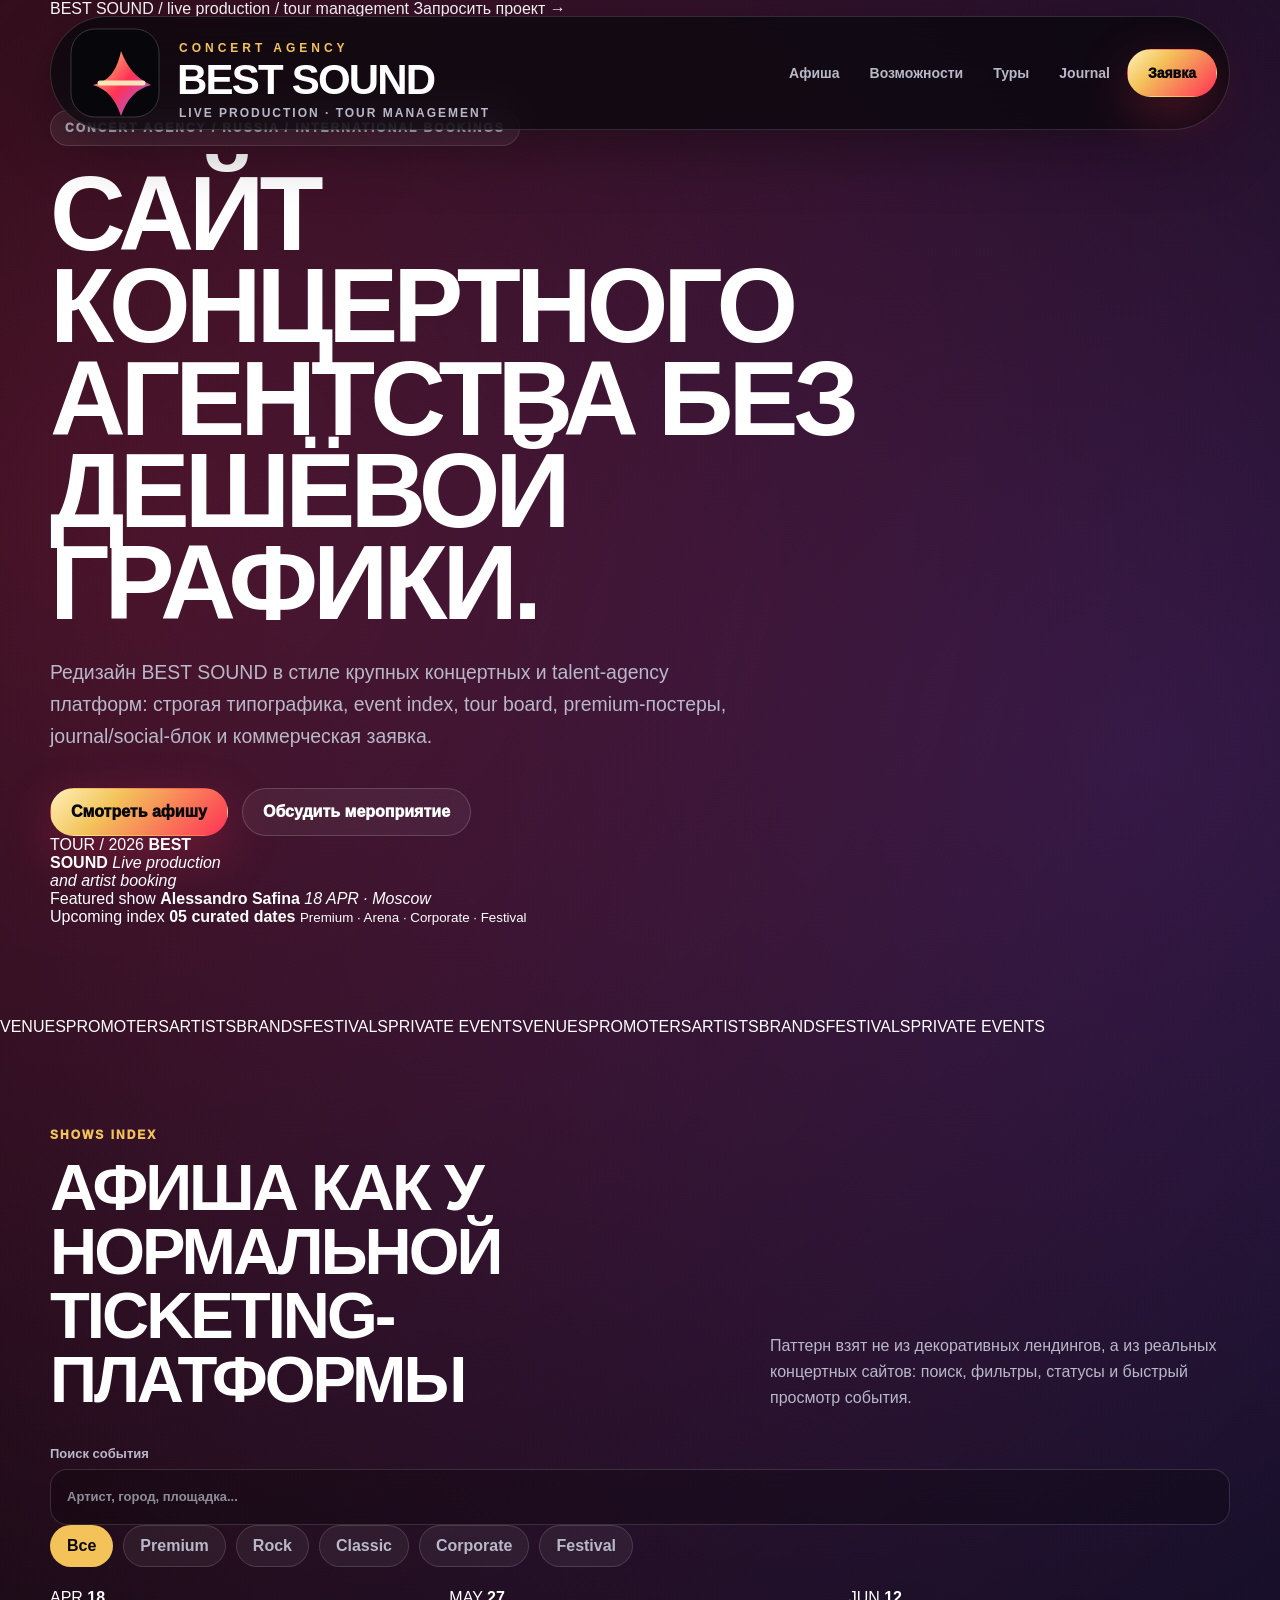
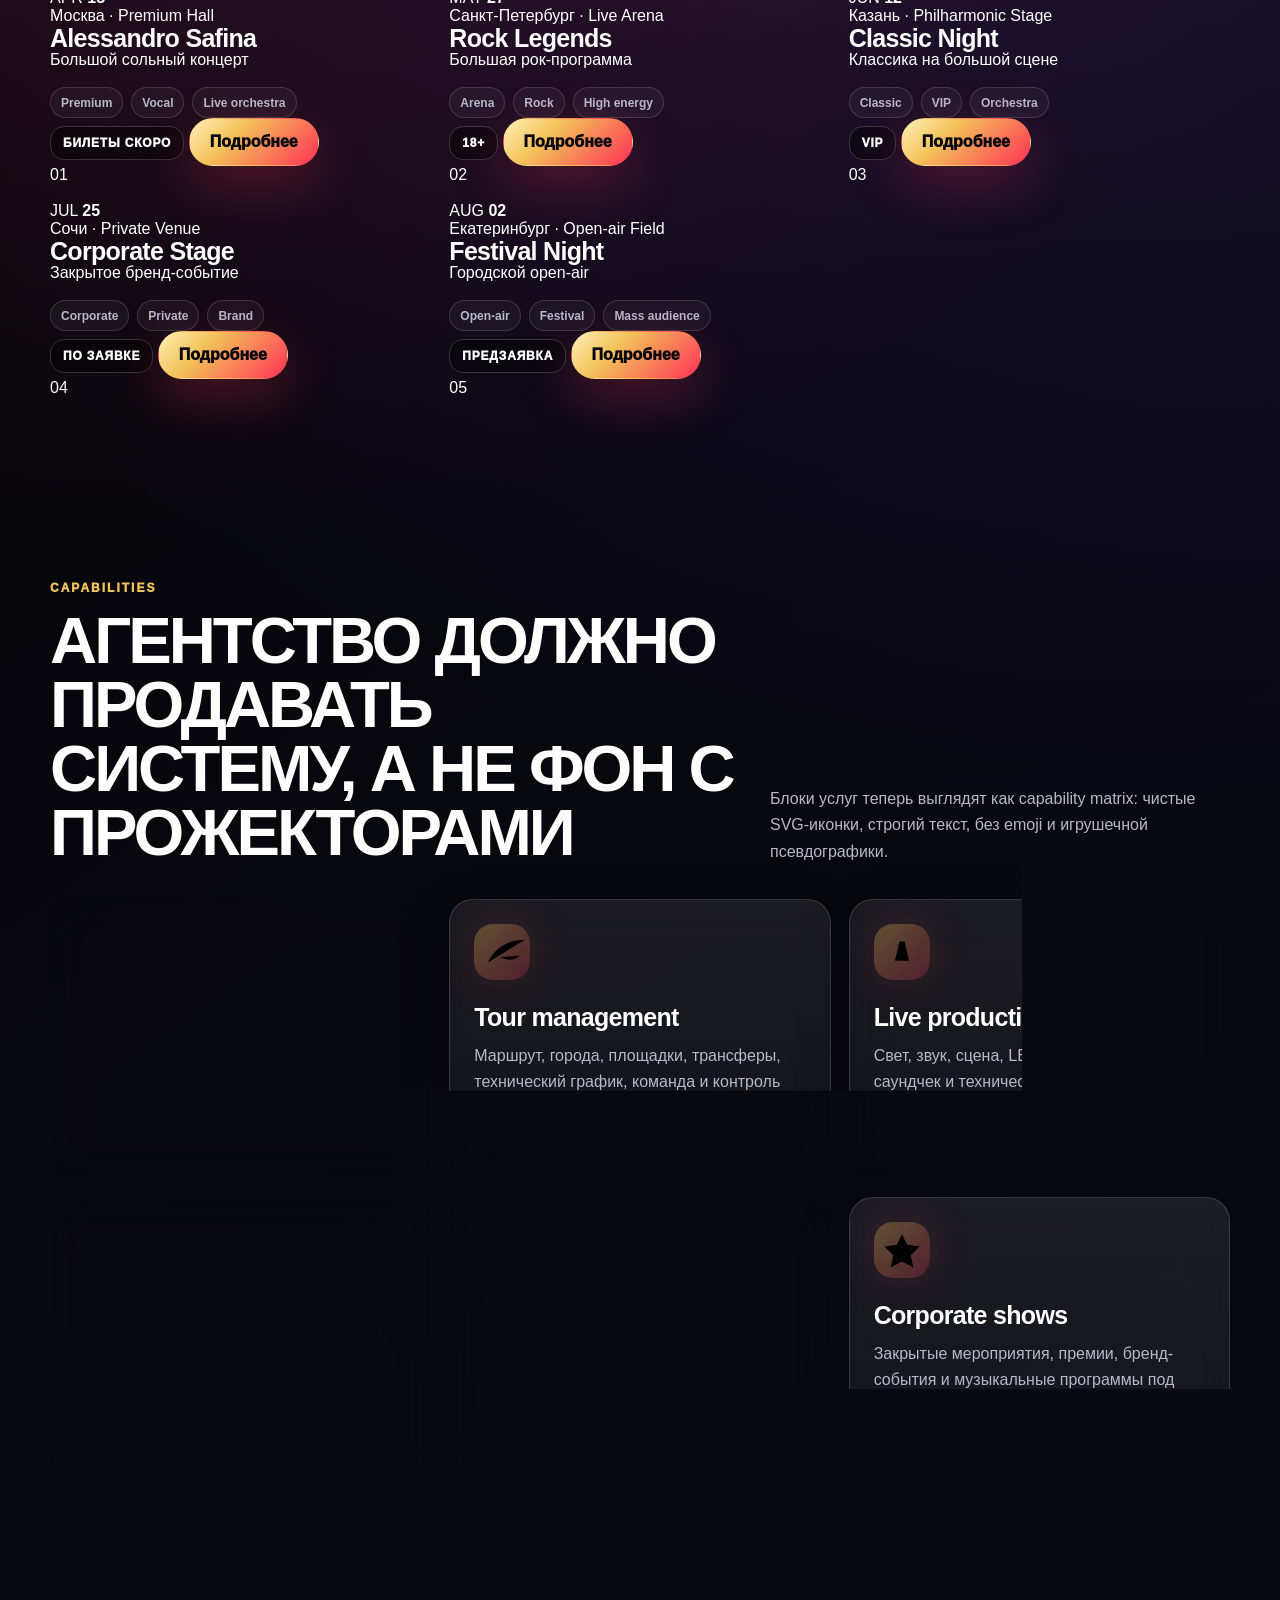
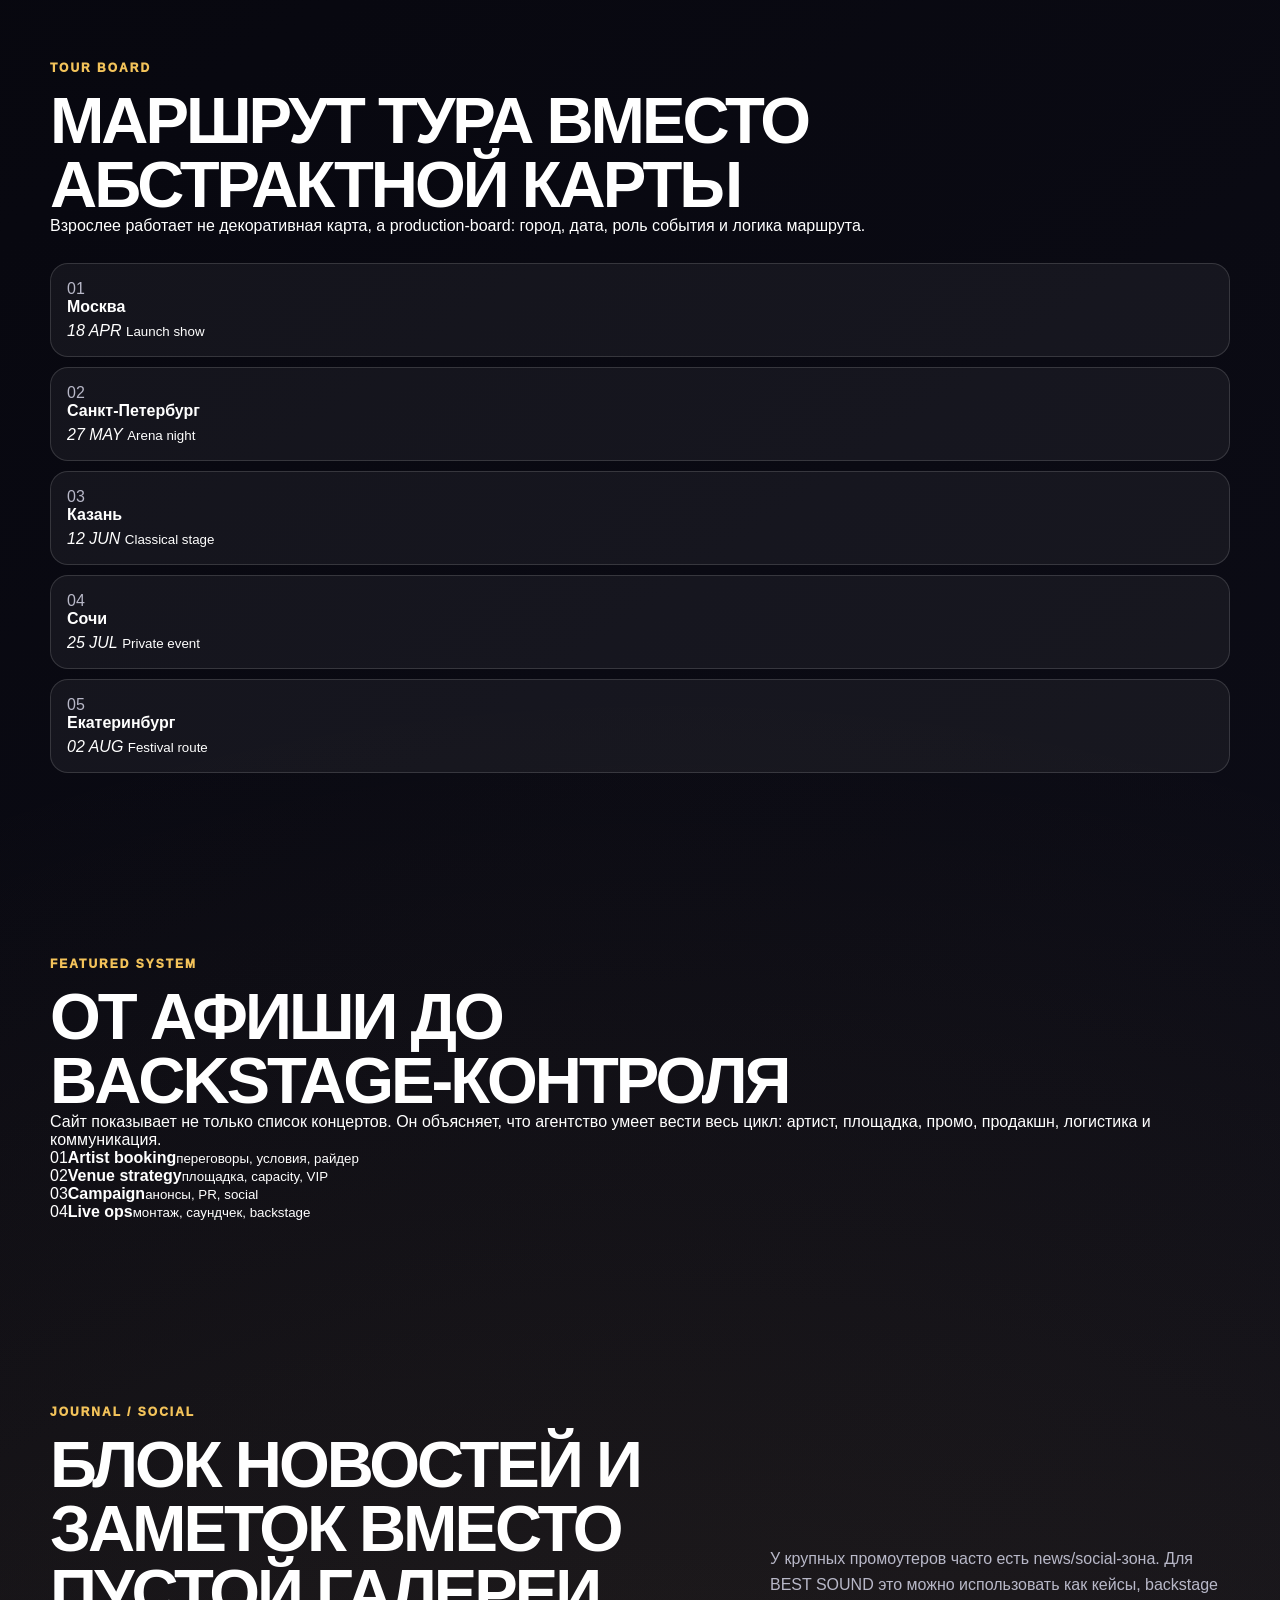
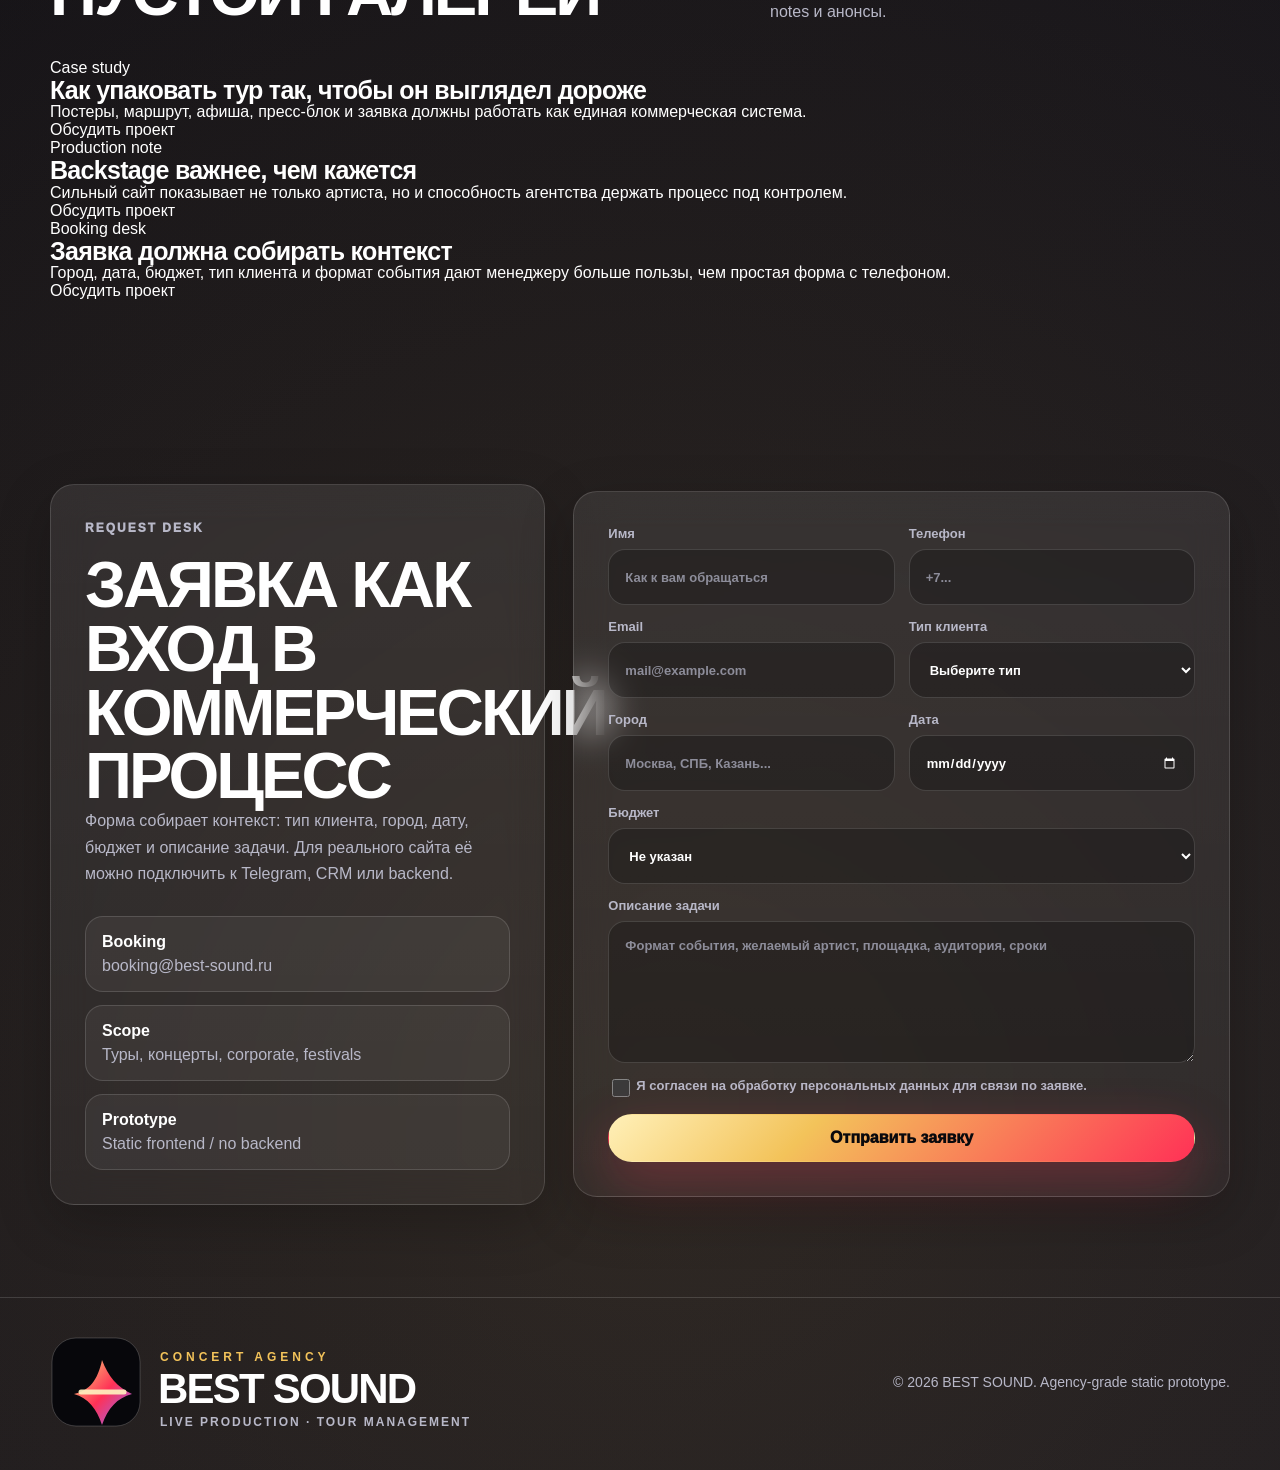
==== commit bae19e20: "Replace decorative prototype with editorial agency layout" ====
--- a/index.html
+++ b/index.html
@@ -3,13 +3,13 @@
 <head>
   <meta charset="UTF-8" />
   <meta name="viewport" content="width=device-width, initial-scale=1" />
-  <meta name="description" content="BEST SOUND — современный прототип сайта концертного агентства: афиша, туры, артисты, продакшн и заявки." />
+  <meta name="description" content="BEST SOUND — современный сайт-прототип концертного агентства: афиша, туры, артист-букинг, продакшн и заявки." />
   <meta name="theme-color" content="#050507" />
   <meta name="color-scheme" content="dark" />
 
   <meta property="og:type" content="website" />
   <meta property="og:title" content="BEST SOUND — Concert Agency" />
-  <meta property="og:description" content="Премиальный сайт-прототип для концертного агентства: туры, артисты, афиша и заявки." />
+  <meta property="og:description" content="Премиальный прототип сайта концертного агентства: афиша, туры, артисты, news/social и заявки." />
   <meta property="og:image" content="./assets/og-preview.svg" />
   <meta property="og:locale" content="ru_RU" />
 
@@ -22,31 +22,27 @@
 
 <body>
   <a class="skip-link" href="#main">К основному содержимому</a>
-
   <div class="cursor-glow" aria-hidden="true"></div>
+
+  <div class="topline" aria-label="Анонс">
+    <div class="container topline-grid">
+      <span>BEST SOUND / live production / tour management</span>
+      <a href="#contacts">Запросить проект →</a>
+    </div>
+  </div>
 
   <header class="site-header" data-header>
     <div class="container">
       <div class="nav-shell">
         <a href="#" class="brand" aria-label="BEST SOUND — на главную">
-          <span class="brand-mark" aria-hidden="true">
-            <svg viewBox="0 0 64 64" role="img" aria-hidden="true">
-              <path d="M14 39c10-2 16-9 19-21 4 10 10 17 19 21-9 3-15 9-19 20-4-10-10-17-19-20Z" />
-              <path d="M22 38h20" />
-            </svg>
-          </span>
-          <span class="brand-copy">
-            <strong>BEST SOUND</strong>
-            <small>Concert Agency</small>
-          </span>
+          <img src="./assets/logo.svg" alt="BEST SOUND" />
         </a>
 
         <nav class="nav-links" id="navLinks" aria-label="Основная навигация">
-          <a href="#platform">Платформа</a>
-          <a href="#concerts">Афиша</a>
+          <a href="#shows">Афиша</a>
+          <a href="#capabilities">Возможности</a>
           <a href="#tour">Туры</a>
-          <a href="#services">Услуги</a>
-          <a href="#media">Медиа</a>
+          <a href="#journal">Journal</a>
           <a href="#contacts" class="btn btn-primary">Заявка</a>
         </nav>
 
@@ -58,267 +54,163 @@
   </header>
 
   <main id="main">
-    <section class="hero section-hero">
-      <div class="container hero-grid">
+    <section class="section hero-section">
+      <div class="container hero-layout">
         <div class="hero-copy reveal">
-          <div class="eyebrow"><span></span> Premium live production • Tour management</div>
-          <h1>Концерты, которые выглядят как <span>событие года</span></h1>
+          <p class="eyebrow">Concert agency / Russia / international bookings</p>
+          <h1>Сайт концертного агентства без дешёвой графики.</h1>
           <p class="lead">
-            Новый digital-образ BEST SOUND: афиша, туры, артисты, медиа, заявка и визуальная подача уровня современной технологичной студии.
-            Статично, быстро, без базы данных — но уже с архитектурой под развитие.
-          </p>
-
+            Редизайн BEST SOUND в стиле крупных концертных и talent-agency платформ: строгая типографика, event index, tour board, premium-постеры, journal/social-блок и коммерческая заявка.
+          </p>
           <div class="hero-actions">
-            <a href="#contacts" class="btn btn-primary">Обсудить мероприятие</a>
-            <a href="#concerts" class="btn btn-ghost">Смотреть афишу</a>
-          </div>
-
-          <div class="metrics" aria-label="Ключевые показатели">
-            <article>
-              <strong>20+</strong>
-              <span>лет заявленного опыта</span>
-            </article>
-            <article>
-              <strong>360°</strong>
-              <span>идея, продакшн, сцена</span>
-            </article>
-            <article>
-              <strong>5</strong>
-              <span>городов в демо-маршруте</span>
-            </article>
-          </div>
-        </div>
-
-        <div class="stage-card reveal" aria-label="Премиальная визуализация концертной сцены">
-          <div class="stage-ui stage-ui-top">
-            <span>LIVE OPS</span>
-            <strong>98%</strong>
-            <small>production readiness</small>
-          </div>
-
-          <div class="stage-ui stage-ui-bottom">
-            <span>NEXT TOUR</span>
-            <strong>Москва → Сочи</strong>
-            <small>5 cities route</small>
-          </div>
-
-          <svg class="stage-visual" viewBox="0 0 720 640" role="img" aria-labelledby="stageTitle stageDesc">
-            <title id="stageTitle">Голографическая концертная сцена</title>
-            <desc id="stageDesc">Абстрактная сцена с прожекторами, экраном BEST SOUND и световой сеткой.</desc>
-            <defs>
-              <radialGradient id="halo" cx="50%" cy="30%" r="55%">
-                <stop offset="0%" stop-color="#ffffff" stop-opacity=".42" />
-                <stop offset="42%" stop-color="#ff3156" stop-opacity=".26" />
-                <stop offset="100%" stop-color="#7d4dff" stop-opacity="0" />
-              </radialGradient>
-              <linearGradient id="beamGold" x1="0" x2="1">
-                <stop offset="0%" stop-color="#fff1b8" stop-opacity=".02"/>
-                <stop offset="50%" stop-color="#f3c35a" stop-opacity=".34"/>
-                <stop offset="100%" stop-color="#ff3156" stop-opacity=".02"/>
-              </linearGradient>
-              <linearGradient id="screen" x1="0" x2="1" y1="0" y2="1">
-                <stop offset="0%" stop-color="#ff3156"/>
-                <stop offset="52%" stop-color="#7d4dff"/>
-                <stop offset="100%" stop-color="#3cc6ff"/>
-              </linearGradient>
-            </defs>
-
-            <rect width="720" height="640" rx="44" fill="url(#halo)" />
-            <path class="beam beam-a" d="M156 0 L300 504 L198 504 Z" fill="url(#beamGold)" />
-            <path class="beam beam-b" d="M564 0 L522 508 L408 508 Z" fill="url(#beamGold)" />
-            <path class="beam beam-c" d="M360 0 L434 510 L286 510 Z" fill="url(#beamGold)" />
-
-            <g class="stage-screen-svg">
-              <rect x="158" y="156" width="404" height="186" rx="26" fill="rgba(255,255,255,.08)" stroke="rgba(255,255,255,.18)" />
-              <rect x="180" y="178" width="360" height="142" rx="18" fill="url(#screen)" opacity=".82" />
-              <text x="360" y="260" text-anchor="middle">BEST SOUND</text>
-              <path d="M210 296 C280 252 318 338 390 292 S494 272 520 306" fill="none" stroke="rgba(255,255,255,.5)" stroke-width="4" stroke-linecap="round" />
-            </g>
-
-            <g class="stage-floor-svg">
-              <path d="M96 438 H624 L680 566 H40 Z" fill="rgba(255,255,255,.075)" stroke="rgba(255,255,255,.16)" />
-              <path d="M122 462 H598" stroke="rgba(255,255,255,.22)" />
-              <path d="M92 510 H628" stroke="rgba(255,255,255,.16)" />
-              <path d="M242 438 L198 566 M360 438 L360 566 M478 438 L522 566" stroke="rgba(255,255,255,.14)" />
-            </g>
-
-            <g class="crowd-svg" opacity=".92">
-              <circle cx="72" cy="590" r="9"/><circle cx="108" cy="578" r="12"/><circle cx="150" cy="594" r="8"/>
-              <circle cx="194" cy="574" r="13"/><circle cx="240" cy="590" r="10"/><circle cx="288" cy="580" r="14"/>
-              <circle cx="340" cy="596" r="9"/><circle cx="390" cy="574" r="13"/><circle cx="438" cy="590" r="10"/>
-              <circle cx="486" cy="578" r="14"/><circle cx="536" cy="594" r="9"/><circle cx="584" cy="576" r="13"/>
-              <circle cx="636" cy="590" r="10"/>
-            </g>
-          </svg>
-        </div>
-      </div>
-    </section>
-
-    <section id="platform" class="section">
+            <a href="#shows" class="btn btn-primary">Смотреть афишу</a>
+            <a href="#contacts" class="btn btn-ghost">Обсудить мероприятие</a>
+          </div>
+        </div>
+
+        <aside class="poster-system reveal" aria-label="Редакционная витрина BEST SOUND">
+          <div class="poster-card poster-main">
+            <span class="poster-meta">TOUR / 2026</span>
+            <strong>BEST<br>SOUND</strong>
+            <em>Live production<br>and artist booking</em>
+          </div>
+          <div class="poster-card poster-secondary">
+            <span>Featured show</span>
+            <strong>Alessandro Safina</strong>
+            <em>18 APR · Moscow</em>
+          </div>
+          <div class="show-index-panel">
+            <span>Upcoming index</span>
+            <strong>05 curated dates</strong>
+            <small>Premium · Arena · Corporate · Festival</small>
+          </div>
+        </aside>
+      </div>
+    </section>
+
+    <section class="partner-rail" aria-label="Типы проектов">
+      <div class="partner-track" id="partnerTrack"></div>
+    </section>
+
+    <section id="shows" class="section shows-section">
       <div class="container">
         <div class="section-head reveal">
           <div>
-            <p class="kicker">Digital platform</p>
-            <h2>Не лендинг, а витрина агентства</h2>
-          </div>
-          <p>
-            Bento-сетка показывает коммерческие смыслы: туры, артисты, продакшн, медиа, заявки и статус событий.
-            Это уже ближе к продуктовой презентации, а не к обычной странице с красивым фоном.
-          </p>
-        </div>
-
-        <div class="bento-grid">
-          <article class="bento-card bento-large reveal">
-            <span class="card-label">Agency OS</span>
-            <h3>Единая система представления концертов, артистов и туров</h3>
-            <p>Статический прототип уже разделяет данные и интерфейс. Позже его можно подключить к CMS, API или админке.</p>
-            <div class="mini-dashboard" aria-hidden="true">
-              <span style="--v:82%"></span><span style="--v:56%"></span><span style="--v:68%"></span><span style="--v:43%"></span>
-            </div>
-          </article>
-
-          <article class="bento-card reveal">
-            <span class="card-label">Lead capture</span>
-            <h3>Форма заявки</h3>
-            <p>Тип клиента, бюджет, дата, город и контактные данные — не просто имя и телефон.</p>
-          </article>
-
-          <article class="bento-card reveal">
-            <span class="card-label">Tour map</span>
-            <h3>Маршруты</h3>
-            <p>Визуальная схема тура показывает масштаб работы агентства.</p>
-          </article>
-
-          <article class="bento-card reveal">
-            <span class="card-label">Premium media</span>
-            <h3>Медиа-блок</h3>
-            <p>Готовая зона под реальные фото, backstage, видео и постеры.</p>
-          </article>
-
-          <article class="bento-card bento-accent reveal">
-            <span class="card-label">Production</span>
-            <h3>Свет, звук, сцена, логистика</h3>
-            <p>Фокус не только на артистах, но и на полном цикле события.</p>
-          </article>
-        </div>
-      </div>
-    </section>
-
-    <section id="concerts" class="section">
+            <p class="kicker">Shows index</p>
+            <h2>Афиша как у нормальной ticketing-платформы</h2>
+          </div>
+          <p>
+            Паттерн взят не из декоративных лендингов, а из реальных концертных сайтов: поиск, фильтры, статусы и быстрый просмотр события.
+          </p>
+        </div>
+
+        <div class="event-toolbar reveal">
+          <label class="event-search">
+            <span>Поиск события</span>
+            <input id="eventSearch" type="search" placeholder="Артист, город, площадка..." />
+          </label>
+
+          <div class="filters" role="list" aria-label="Фильтры афиши">
+            <button class="filter-btn active" type="button" data-filter="all">Все</button>
+            <button class="filter-btn" type="button" data-filter="premium">Premium</button>
+            <button class="filter-btn" type="button" data-filter="rock">Rock</button>
+            <button class="filter-btn" type="button" data-filter="classic">Classic</button>
+            <button class="filter-btn" type="button" data-filter="corporate">Corporate</button>
+            <button class="filter-btn" type="button" data-filter="festival">Festival</button>
+          </div>
+        </div>
+
+        <div class="concert-grid" id="concertGrid" aria-live="polite"></div>
+      </div>
+    </section>
+
+    <section id="capabilities" class="section capabilities-section">
       <div class="container">
         <div class="section-head reveal">
           <div>
-            <p class="kicker">Concerts</p>
-            <h2>Интерактивная афиша</h2>
-          </div>
-          <p>
-            Карточки рендерятся из массива данных в `src/data.js`. Пока без БД, но уже не вручную забито в HTML.
-          </p>
-        </div>
-
-        <div class="filters reveal" role="list" aria-label="Фильтры афиши">
-          <button class="filter-btn active" type="button" data-filter="all">Все</button>
-          <button class="filter-btn" type="button" data-filter="premium">Premium</button>
-          <button class="filter-btn" type="button" data-filter="rock">Rock</button>
-          <button class="filter-btn" type="button" data-filter="classic">Classic</button>
-          <button class="filter-btn" type="button" data-filter="corporate">Corporate</button>
-        </div>
-
-        <div class="concert-grid" id="concertGrid" aria-live="polite"></div>
+            <p class="kicker">Capabilities</p>
+            <h2>Агентство должно продавать систему, а не фон с прожекторами</h2>
+          </div>
+          <p>
+            Блоки услуг теперь выглядят как capability matrix: чистые SVG-иконки, строгий текст, без emoji и игрушечной псевдографики.
+          </p>
+        </div>
+
+        <div class="service-grid" id="serviceGrid"></div>
       </div>
     </section>
 
     <section id="tour" class="section tour-section">
-      <div class="container tour-layout">
-        <div class="reveal">
-          <p class="kicker">Tour route</p>
-          <h2>Карта тура как сильный визуальный блок</h2>
-          <p class="section-copy">
-            Для концертного агентства важно показать не только один концерт, а способность вести маршрут:
-            города, площадки, даты, логистика, команда и контроль продакшна.
-          </p>
-          <div class="tour-list" id="tourList"></div>
-        </div>
-
-        <div class="tour-map-card reveal">
-          <svg class="tour-map" viewBox="0 0 780 520" role="img" aria-labelledby="tourTitle tourDesc">
-            <title id="tourTitle">Абстрактная карта тура</title>
-            <desc id="tourDesc">Линия маршрута между городами демо-тура BEST SOUND.</desc>
-            <path class="map-shape" d="M110 260 C150 142 292 94 420 130 C548 166 650 104 704 214 C760 328 620 440 472 404 C322 368 214 432 128 350 C92 316 88 292 110 260Z"/>
-            <path class="route-line" d="M150 306 C236 210 298 210 376 250 S528 334 630 218"/>
-            <g id="tourPoints"></g>
-          </svg>
-        </div>
-      </div>
-    </section>
-
-    <section id="services" class="section">
+      <div class="container tour-board">
+        <div class="tour-copy reveal">
+          <p class="kicker">Tour board</p>
+          <h2>Маршрут тура вместо абстрактной карты</h2>
+          <p>
+            Взрослее работает не декоративная карта, а production-board: город, дата, роль события и логика маршрута.
+          </p>
+        </div>
+
+        <div class="tour-list" id="tourList"></div>
+      </div>
+    </section>
+
+    <section class="section case-section">
+      <div class="container case-grid">
+        <article class="case-card reveal">
+          <p class="kicker">Featured system</p>
+          <h2>От афиши до backstage-контроля</h2>
+          <p>
+            Сайт показывает не только список концертов. Он объясняет, что агентство умеет вести весь цикл: артист, площадка, промо, продакшн, логистика и коммуникация.
+          </p>
+        </article>
+
+        <div class="case-metrics reveal">
+          <article><span>01</span><strong>Artist booking</strong><small>переговоры, условия, райдер</small></article>
+          <article><span>02</span><strong>Venue strategy</strong><small>площадка, capacity, VIP</small></article>
+          <article><span>03</span><strong>Campaign</strong><small>анонсы, PR, social</small></article>
+          <article><span>04</span><strong>Live ops</strong><small>монтаж, саундчек, backstage</small></article>
+        </div>
+      </div>
+    </section>
+
+    <section id="journal" class="section journal-section">
       <div class="container">
         <div class="section-head reveal">
           <div>
-            <p class="kicker">Services</p>
-            <h2>Полный цикл организации</h2>
-          </div>
-          <p>Блок услуг переписан под коммерческий смысл: клиент должен быстро понять, что агентство закрывает весь процесс.</p>
-        </div>
-
-        <div class="service-grid" id="serviceGrid"></div>
-      </div>
-    </section>
-
-    <section id="media" class="section">
-      <div class="container">
-        <div class="section-head reveal">
-          <div>
-            <p class="kicker">Media</p>
-            <h2>Зона под реальные материалы</h2>
-          </div>
-          <p>Пока используются графические плейсхолдеры. Их можно заменить на реальные фото и постеры клиента через `background-image`.</p>
-        </div>
-
-        <div class="media-grid">
-          <article class="media-card media-wide reveal"><span>Большая сцена</span></article>
-          <article class="media-card reveal"><span>Backstage</span></article>
-          <article class="media-card reveal"><span>Постеры</span></article>
-          <article class="media-card reveal"><span>Свет</span></article>
-          <article class="media-card reveal"><span>Публика</span></article>
-        </div>
-      </div>
-    </section>
-
-    <section id="contacts" class="section">
+            <p class="kicker">Journal / Social</p>
+            <h2>Блок новостей и заметок вместо пустой галереи</h2>
+          </div>
+          <p>
+            У крупных промоутеров часто есть news/social-зона. Для BEST SOUND это можно использовать как кейсы, backstage notes и анонсы.
+          </p>
+        </div>
+
+        <div class="news-grid" id="newsGrid"></div>
+      </div>
+    </section>
+
+    <section id="contacts" class="section contact-section">
       <div class="container contact-layout">
         <div class="contact-copy reveal">
-          <p class="kicker">Request</p>
-          <h2>Заявка, похожая на коммерческий инструмент</h2>
-          <p class="section-copy">
-            Форма пока не отправляет данные на сервер. Но структура уже готова под Telegram-бота, email API, CRM или backend.
-          </p>
-
+          <p class="kicker">Request desk</p>
+          <h2>Заявка как вход в коммерческий процесс</h2>
+          <p>
+            Форма собирает контекст: тип клиента, город, дату, бюджет и описание задачи. Для реального сайта её можно подключить к Telegram, CRM или backend.
+          </p>
           <div class="contact-cards">
-            <article><strong>Контакт</strong><span>booking@best-sound.ru</span></article>
-            <article><strong>География</strong><span>Россия и международные проекты</span></article>
-            <article><strong>Ответ</strong><span>После подключения backend/CRM</span></article>
+            <article><strong>Booking</strong><span>booking@best-sound.ru</span></article>
+            <article><strong>Scope</strong><span>Туры, концерты, corporate, festivals</span></article>
+            <article><strong>Prototype</strong><span>Static frontend / no backend</span></article>
           </div>
         </div>
 
         <form class="lead-form reveal" id="leadForm">
           <div class="form-grid">
-            <label>
-              <span>Имя</span>
-              <input name="name" type="text" placeholder="Как к вам обращаться" required />
-            </label>
-            <label>
-              <span>Телефон</span>
-              <input name="phone" type="tel" placeholder="+7..." required />
-            </label>
-          </div>
-
+            <label><span>Имя</span><input name="name" type="text" placeholder="Как к вам обращаться" required /></label>
+            <label><span>Телефон</span><input name="phone" type="tel" placeholder="+7..." required /></label>
+          </div>
           <div class="form-grid">
-            <label>
-              <span>Email</span>
-              <input name="email" type="email" placeholder="mail@example.com" />
-            </label>
+            <label><span>Email</span><input name="email" type="email" placeholder="mail@example.com" /></label>
             <label>
               <span>Тип клиента</span>
               <select name="clientType" required>
@@ -330,18 +222,10 @@
               </select>
             </label>
           </div>
-
           <div class="form-grid">
-            <label>
-              <span>Город</span>
-              <input name="city" type="text" placeholder="Москва, СПБ, Казань..." />
-            </label>
-            <label>
-              <span>Дата</span>
-              <input name="date" type="date" />
-            </label>
-          </div>
-
+            <label><span>Город</span><input name="city" type="text" placeholder="Москва, СПБ, Казань..." /></label>
+            <label><span>Дата</span><input name="date" type="date" /></label>
+          </div>
           <label>
             <span>Бюджет</span>
             <select name="budget">
@@ -352,17 +236,8 @@
               <option>7+ млн ₽</option>
             </select>
           </label>
-
-          <label>
-            <span>Описание задачи</span>
-            <textarea name="message" placeholder="Формат события, желаемый артист, площадка, аудитория, сроки"></textarea>
-          </label>
-
-          <label class="consent">
-            <input type="checkbox" required />
-            <span>Я согласен на обработку персональных данных для связи по заявке.</span>
-          </label>
-
+          <label><span>Описание задачи</span><textarea name="message" placeholder="Формат события, желаемый артист, площадка, аудитория, сроки"></textarea></label>
+          <label class="consent"><input type="checkbox" required /><span>Я согласен на обработку персональных данных для связи по заявке.</span></label>
           <button class="btn btn-primary" type="submit">Отправить заявку</button>
         </form>
       </div>
@@ -371,13 +246,16 @@
 
   <dialog class="concert-modal" id="concertModal" aria-labelledby="modalTitle">
     <button class="modal-close" id="modalClose" type="button" aria-label="Закрыть">×</button>
-    <div class="modal-poster" id="modalPoster"></div>
+    <div class="modal-poster">
+      <span id="modalType"></span>
+      <strong id="modalStatus"></strong>
+    </div>
     <div class="modal-content">
       <p class="kicker" id="modalMeta"></p>
       <h2 id="modalTitle"></h2>
       <p id="modalDescription"></p>
       <div class="chips" id="modalChips"></div>
-      <a class="btn btn-primary" id="modalTicket" href="#contacts">Оставить заявку</a>
+      <a class="btn btn-primary" href="#contacts">Оставить заявку</a>
     </div>
   </dialog>
 
@@ -388,19 +266,8 @@
 
   <footer class="site-footer">
     <div class="container footer-grid">
-      <a href="#" class="brand" aria-label="BEST SOUND — на главную">
-        <span class="brand-mark" aria-hidden="true">
-          <svg viewBox="0 0 64 64" role="img" aria-hidden="true">
-            <path d="M14 39c10-2 16-9 19-21 4 10 10 17 19 21-9 3-15 9-19 20-4-10-10-17-19-20Z" />
-            <path d="M22 38h20" />
-          </svg>
-        </span>
-        <span class="brand-copy">
-          <strong>BEST SOUND</strong>
-          <small>Concert Agency</small>
-        </span>
-      </a>
-      <p>© 2026 BEST SOUND. Static premium prototype.</p>
+      <a href="#" class="footer-logo" aria-label="BEST SOUND — на главную"><img src="./assets/logo.svg" alt="BEST SOUND" /></a>
+      <p>© 2026 BEST SOUND. Agency-grade static prototype.</p>
     </div>
   </footer>
 
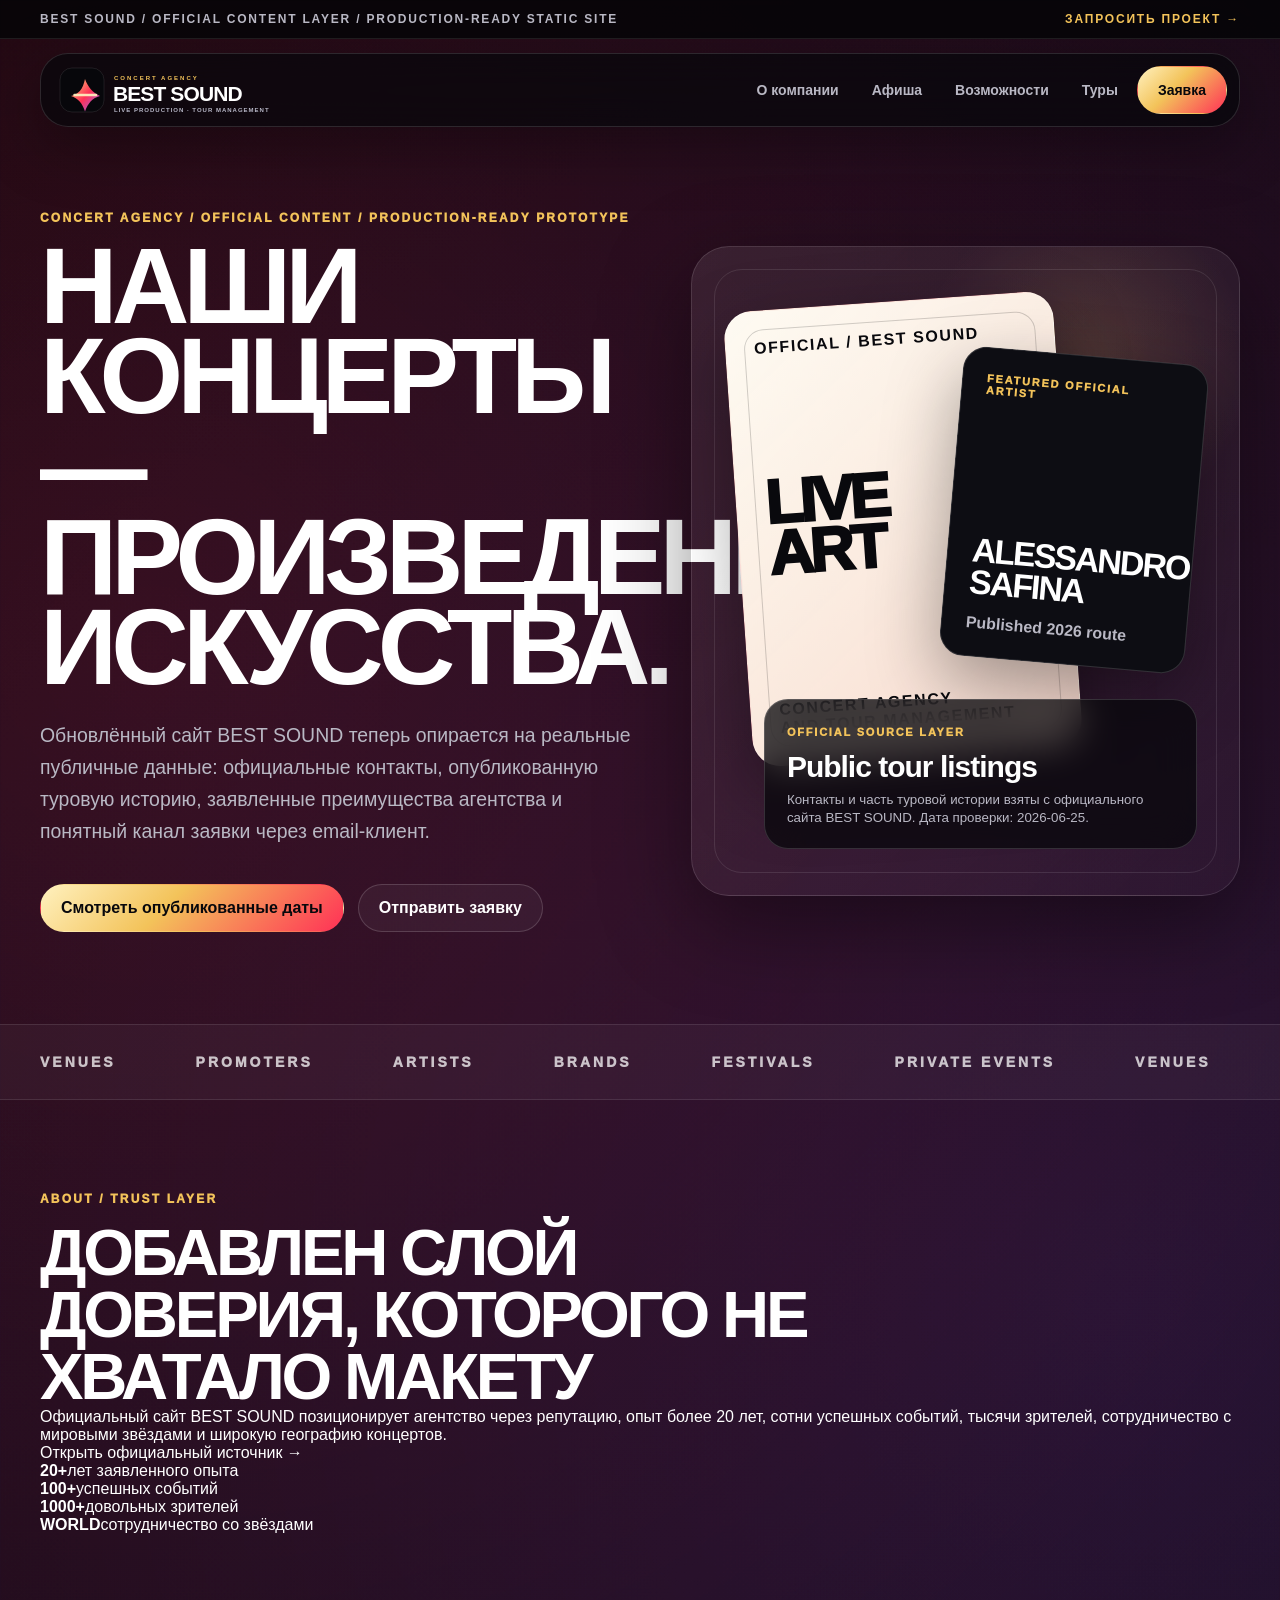
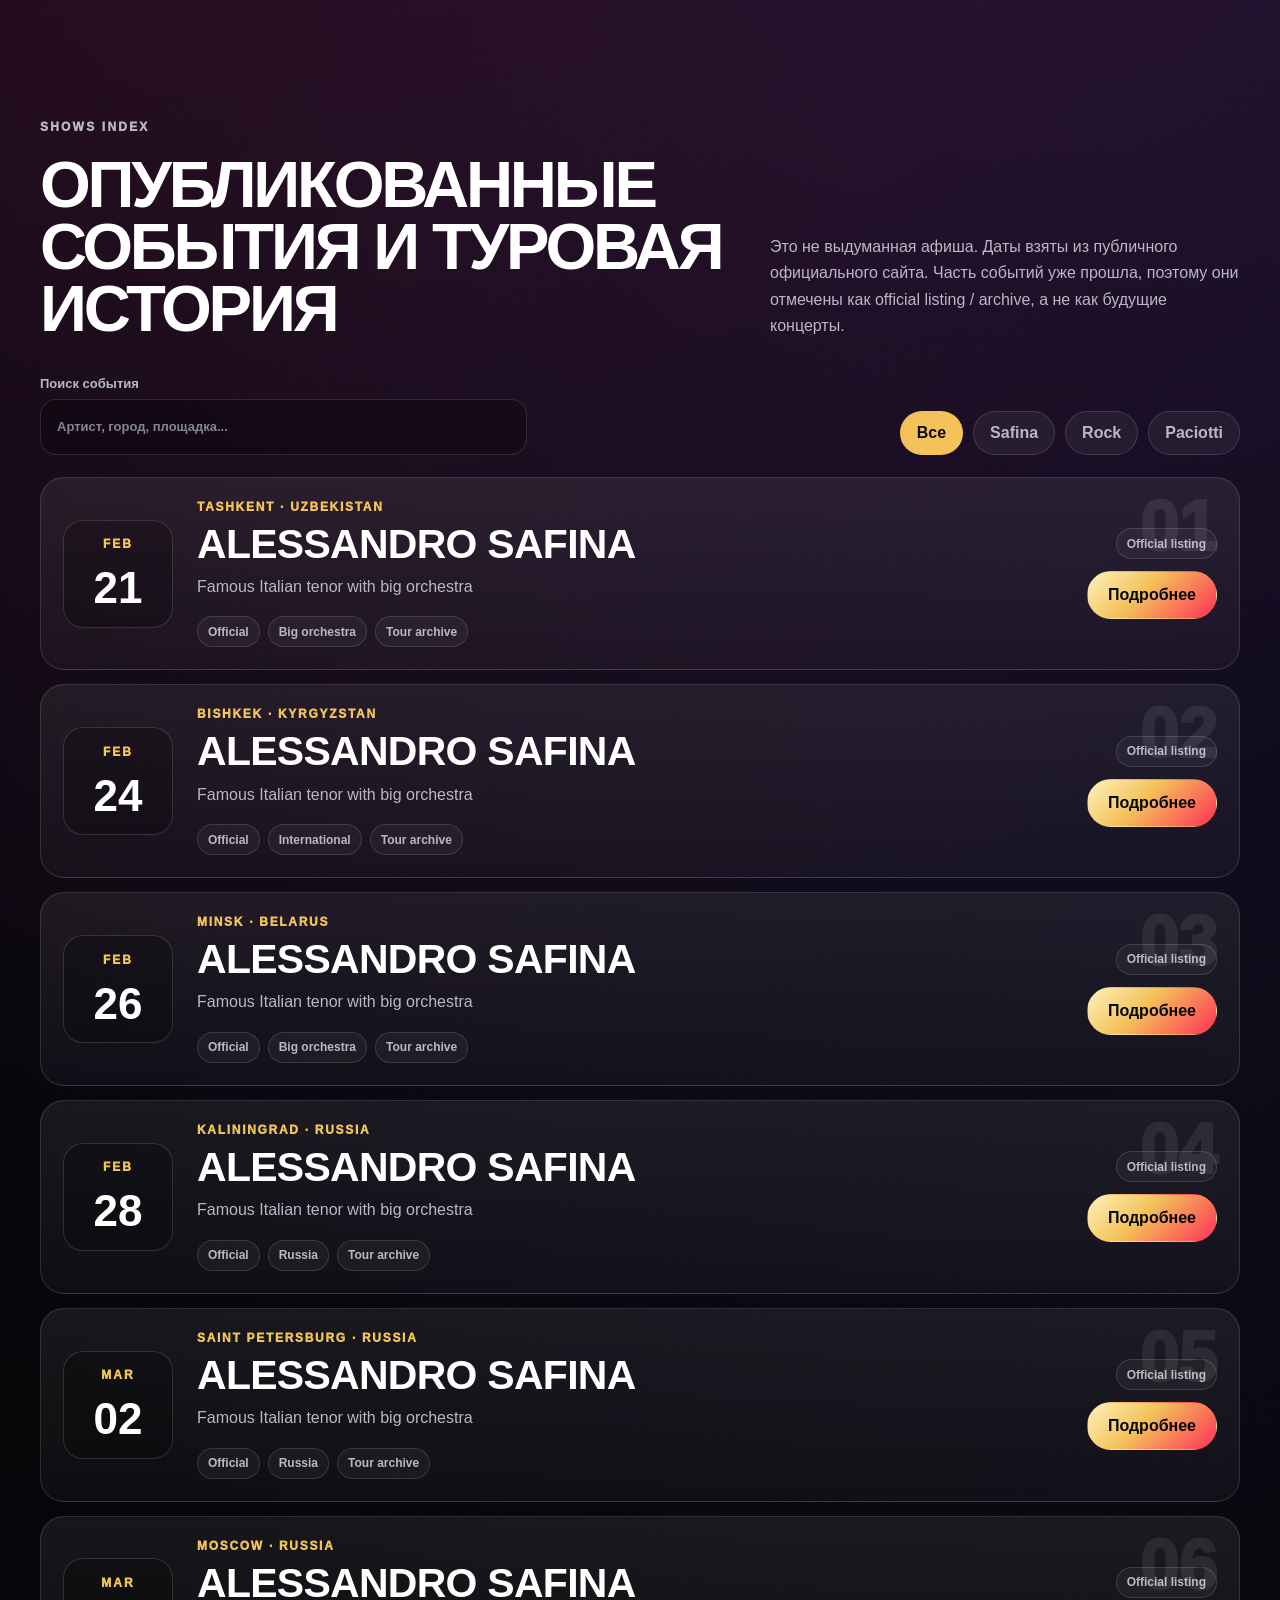
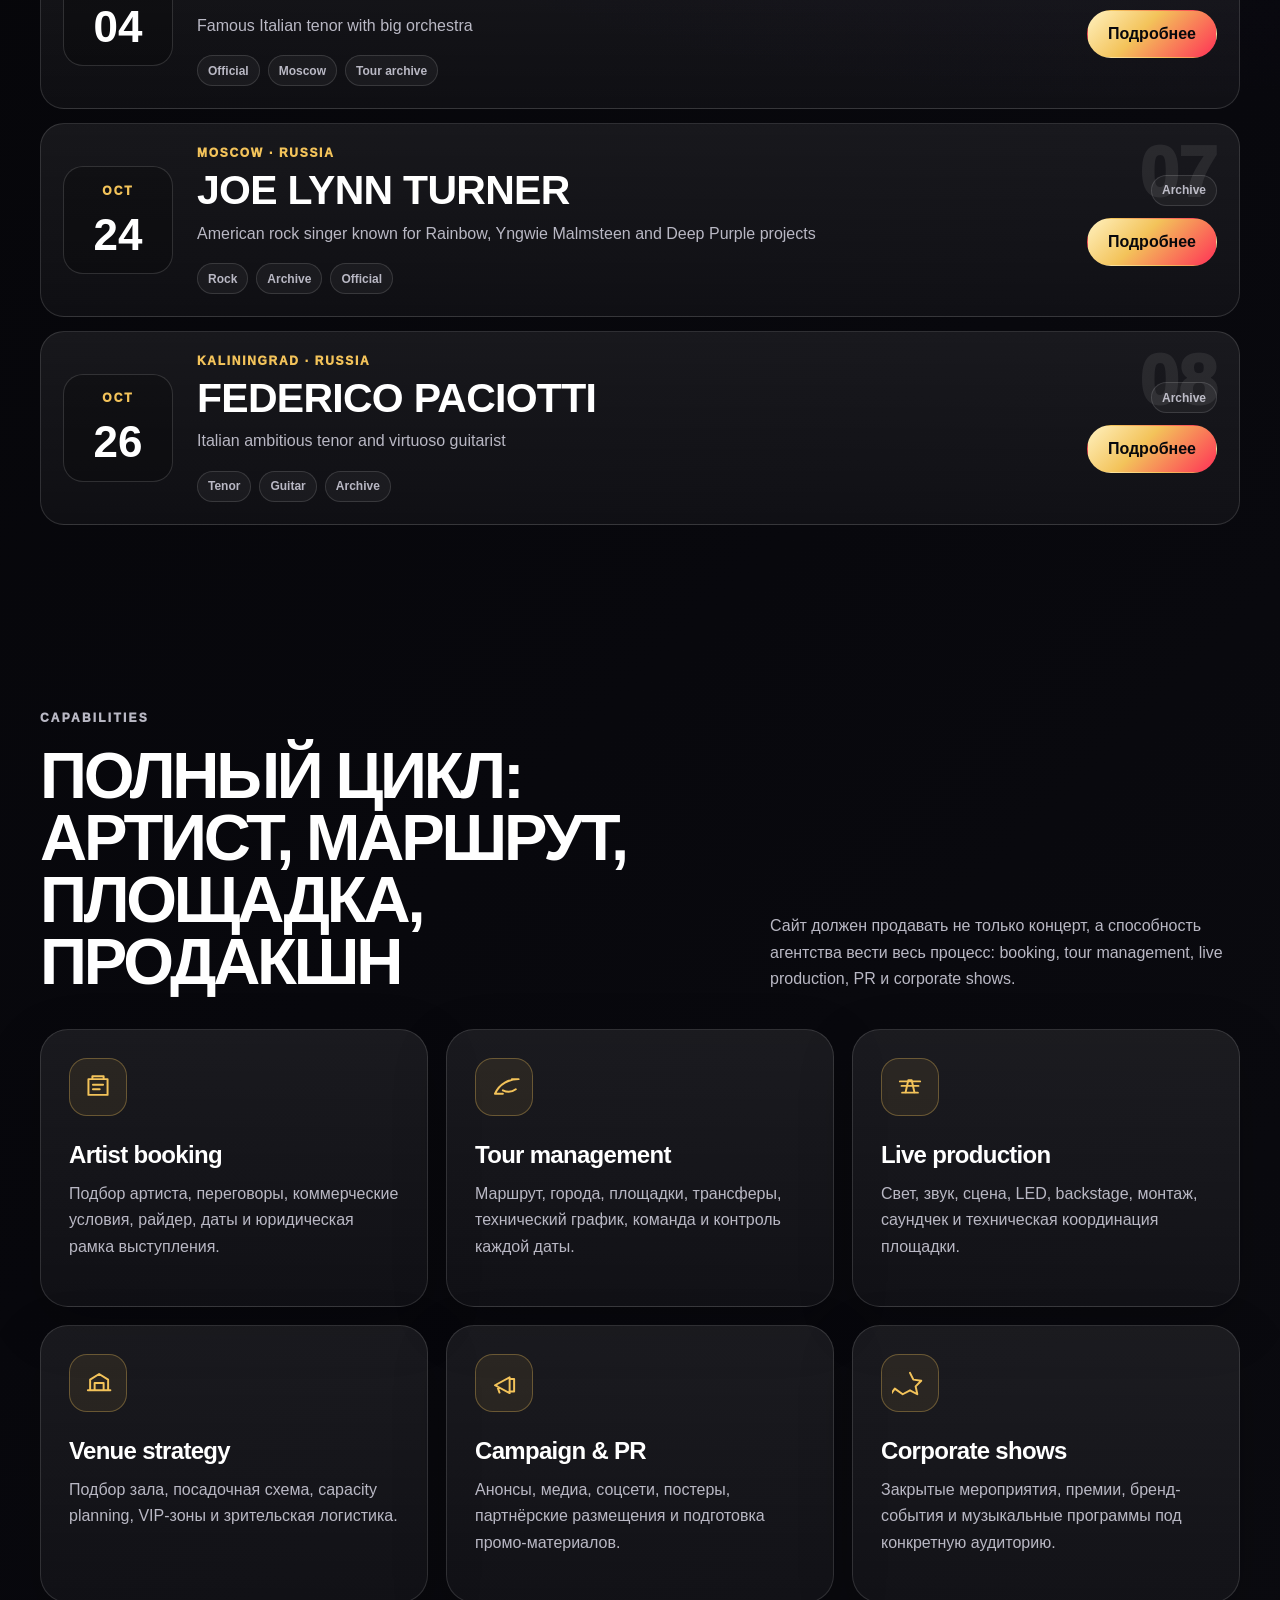
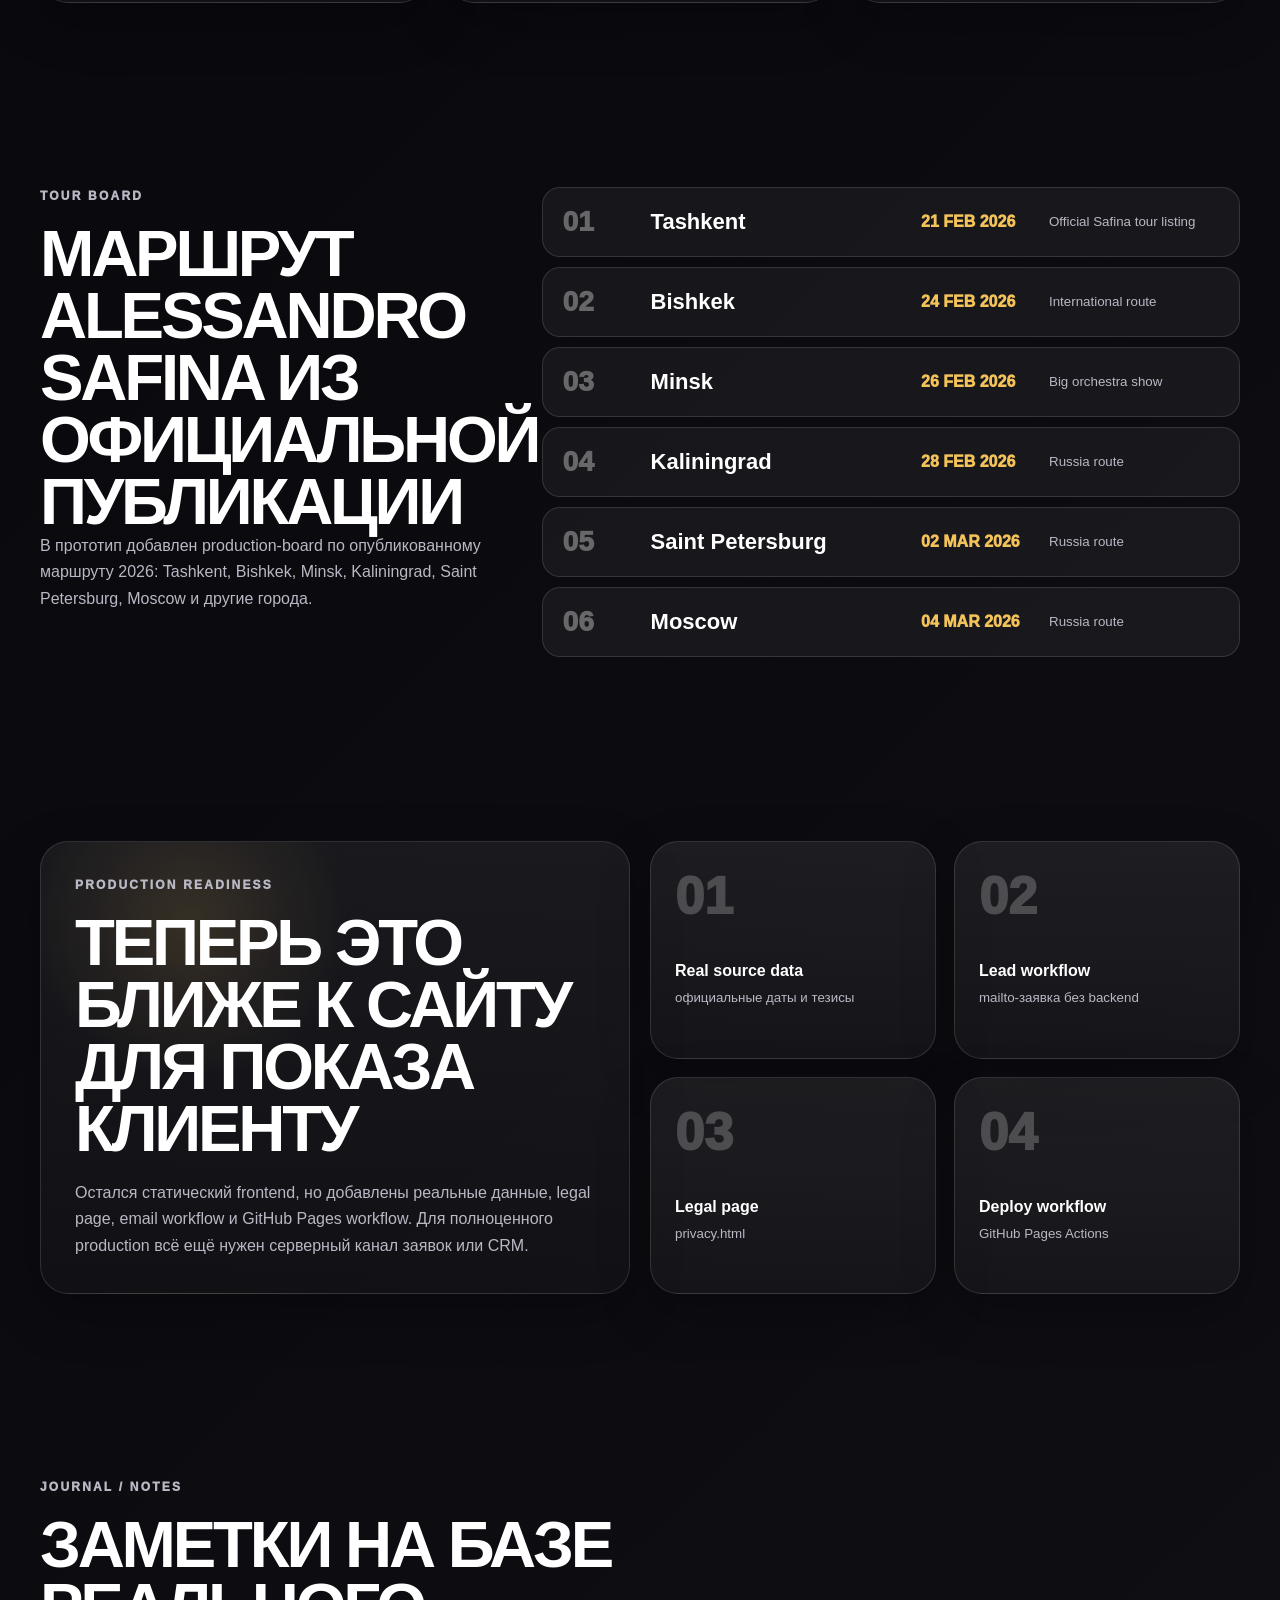
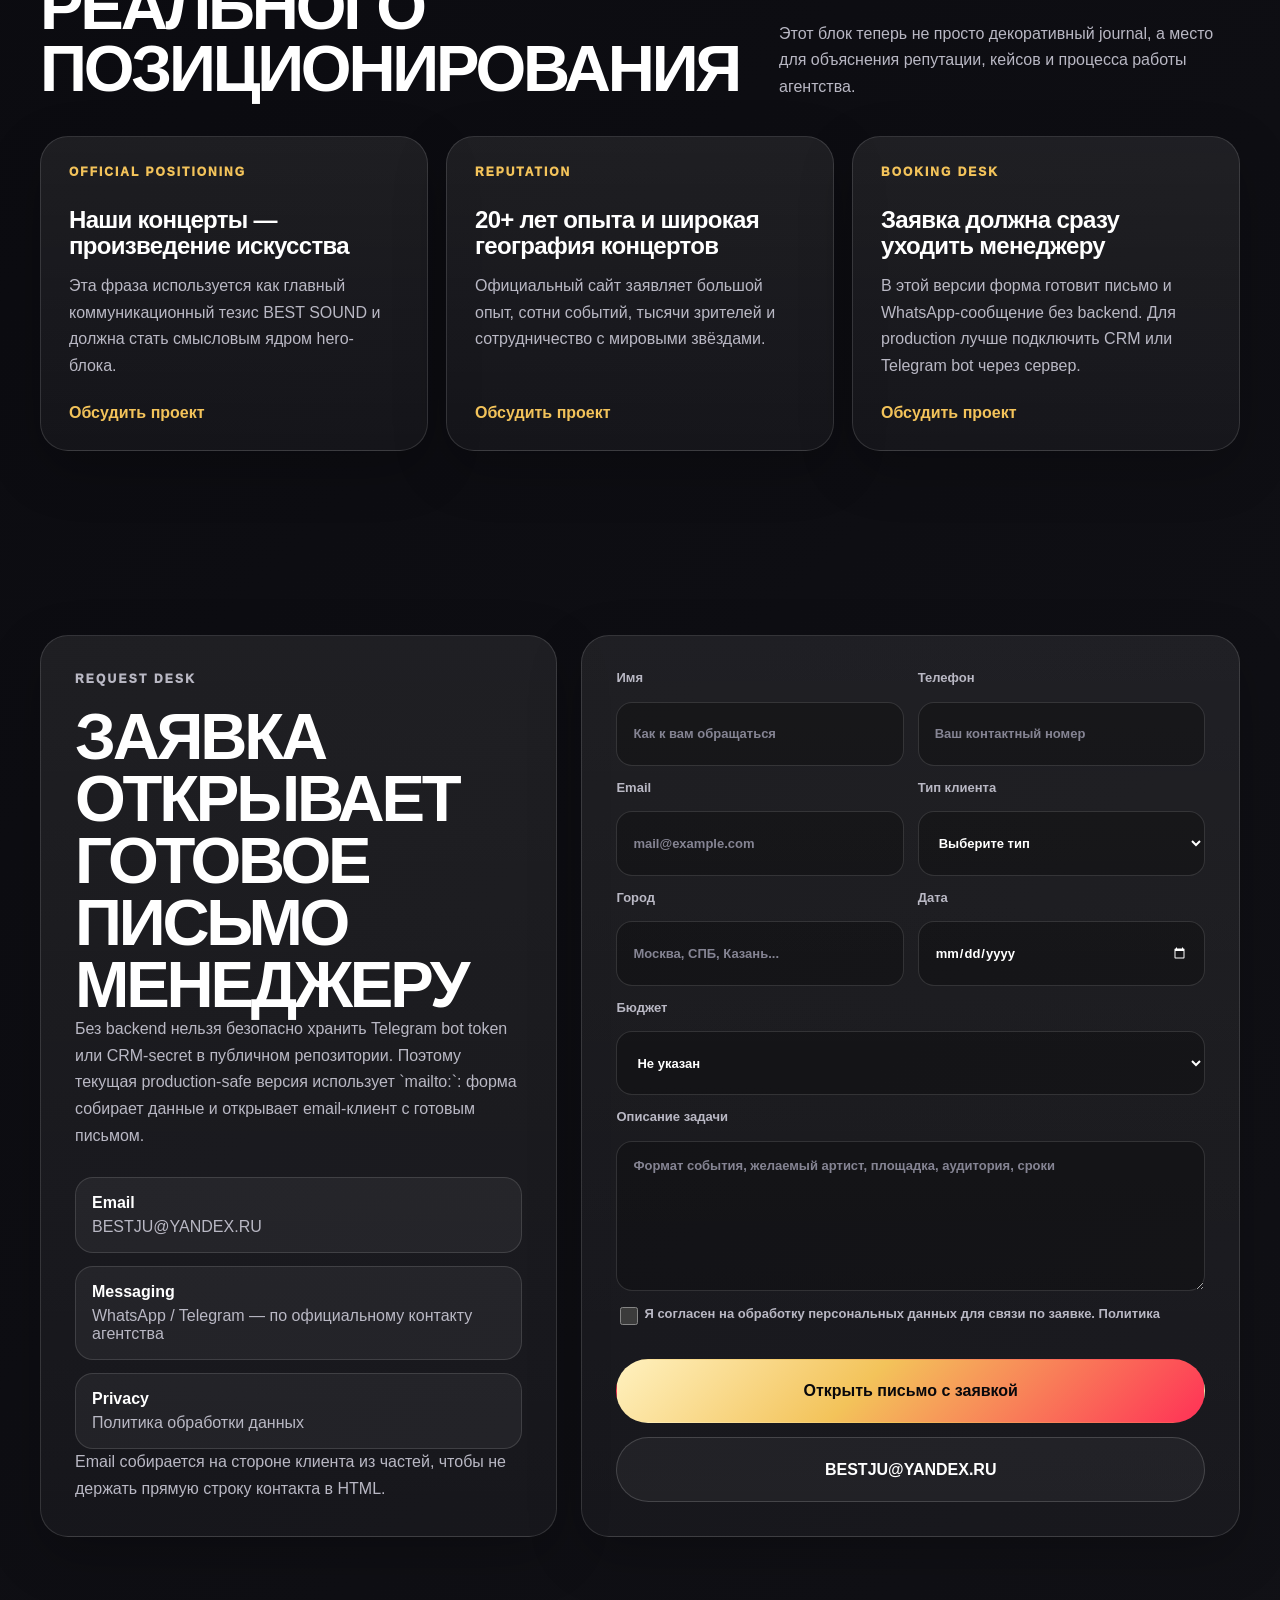
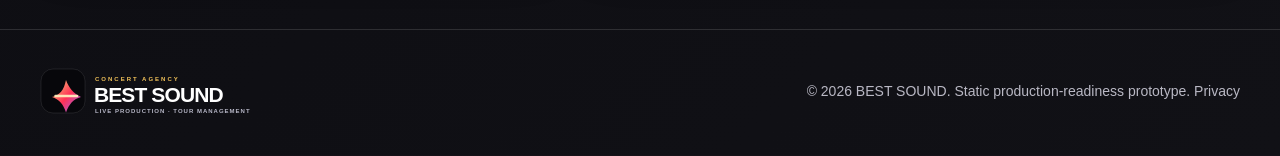
==== commit 06579120: "Add official content sections and production links" ====
--- a/index.html
+++ b/index.html
@@ -3,13 +3,13 @@
 <head>
   <meta charset="UTF-8" />
   <meta name="viewport" content="width=device-width, initial-scale=1" />
-  <meta name="description" content="BEST SOUND — современный сайт-прототип концертного агентства: афиша, туры, артист-букинг, продакшн и заявки." />
+  <meta name="description" content="BEST SOUND — сайт концертного агентства: официальные контакты, опубликованные туровые даты, артист-букинг, продакшн и заявки." />
   <meta name="theme-color" content="#050507" />
   <meta name="color-scheme" content="dark" />
 
   <meta property="og:type" content="website" />
   <meta property="og:title" content="BEST SOUND — Concert Agency" />
-  <meta property="og:description" content="Премиальный прототип сайта концертного агентства: афиша, туры, артисты, news/social и заявки." />
+  <meta property="og:description" content="Концертное агентство: туры, артист-букинг, live production, опубликованные даты и заявки." />
   <meta property="og:image" content="./assets/og-preview.svg" />
   <meta property="og:locale" content="ru_RU" />
 
@@ -18,6 +18,7 @@
   <link rel="icon" href="./assets/favicon.svg" type="image/svg+xml" />
   <link rel="preload" href="./src/styles.css" as="style" />
   <link rel="stylesheet" href="./src/styles.css" />
+  <link rel="stylesheet" href="./src/production.css" />
 </head>
 
 <body>
@@ -26,7 +27,7 @@
 
   <div class="topline" aria-label="Анонс">
     <div class="container topline-grid">
-      <span>BEST SOUND / live production / tour management</span>
+      <span>BEST SOUND / official content layer / production-ready static site</span>
       <a href="#contacts">Запросить проект →</a>
     </div>
   </div>
@@ -39,10 +40,10 @@
         </a>
 
         <nav class="nav-links" id="navLinks" aria-label="Основная навигация">
+          <a href="#about">О компании</a>
           <a href="#shows">Афиша</a>
           <a href="#capabilities">Возможности</a>
           <a href="#tour">Туры</a>
-          <a href="#journal">Journal</a>
           <a href="#contacts" class="btn btn-primary">Заявка</a>
         </nav>
 
@@ -57,32 +58,32 @@
     <section class="section hero-section">
       <div class="container hero-layout">
         <div class="hero-copy reveal">
-          <p class="eyebrow">Concert agency / Russia / international bookings</p>
-          <h1>Сайт концертного агентства без дешёвой графики.</h1>
+          <p class="eyebrow">Concert agency / official content / production-ready prototype</p>
+          <h1>Наши концерты — произведение искусства.</h1>
           <p class="lead">
-            Редизайн BEST SOUND в стиле крупных концертных и talent-agency платформ: строгая типографика, event index, tour board, premium-постеры, journal/social-блок и коммерческая заявка.
+            Обновлённый сайт BEST SOUND теперь опирается на реальные публичные данные: официальные контакты, опубликованную туровую историю, заявленные преимущества агентства и понятный канал заявки через email-клиент.
           </p>
           <div class="hero-actions">
-            <a href="#shows" class="btn btn-primary">Смотреть афишу</a>
-            <a href="#contacts" class="btn btn-ghost">Обсудить мероприятие</a>
+            <a href="#shows" class="btn btn-primary">Смотреть опубликованные даты</a>
+            <a href="#contacts" class="btn btn-ghost">Отправить заявку</a>
           </div>
         </div>
 
         <aside class="poster-system reveal" aria-label="Редакционная витрина BEST SOUND">
           <div class="poster-card poster-main">
-            <span class="poster-meta">TOUR / 2026</span>
-            <strong>BEST<br>SOUND</strong>
-            <em>Live production<br>and artist booking</em>
+            <span class="poster-meta">OFFICIAL / BEST SOUND</span>
+            <strong>LIVE<br>ART</strong>
+            <em>Concert agency<br>and tour management</em>
           </div>
           <div class="poster-card poster-secondary">
-            <span>Featured show</span>
+            <span>Featured official artist</span>
             <strong>Alessandro Safina</strong>
-            <em>18 APR · Moscow</em>
+            <em>Published 2026 route</em>
           </div>
           <div class="show-index-panel">
-            <span>Upcoming index</span>
-            <strong>05 curated dates</strong>
-            <small>Premium · Arena · Corporate · Festival</small>
+            <span>Official source layer</span>
+            <strong>Public tour listings</strong>
+            <small id="sourceNote">Data source note loading...</small>
           </div>
         </aside>
       </div>
@@ -90,6 +91,26 @@
 
     <section class="partner-rail" aria-label="Типы проектов">
       <div class="partner-track" id="partnerTrack"></div>
+    </section>
+
+    <section id="about" class="section about-section">
+      <div class="container about-grid">
+        <div class="about-copy reveal">
+          <p class="kicker">About / trust layer</p>
+          <h2>Добавлен слой доверия, которого не хватало макету</h2>
+          <p>
+            Официальный сайт BEST SOUND позиционирует агентство через репутацию, опыт более 20 лет, сотни успешных событий, тысячи зрителей, сотрудничество с мировыми звёздами и широкую географию концертов.
+          </p>
+          <a id="officialSource" class="text-link" href="https://sound-agency.ru/" target="_blank" rel="noopener noreferrer">Открыть официальный источник →</a>
+        </div>
+
+        <div class="trust-grid reveal" aria-label="Доказательства и позиционирование">
+          <article><strong>20+</strong><span>лет заявленного опыта</span></article>
+          <article><strong>100+</strong><span>успешных событий</span></article>
+          <article><strong>1000+</strong><span>довольных зрителей</span></article>
+          <article><strong>WORLD</strong><span>сотрудничество со звёздами</span></article>
+        </div>
+      </div>
     </section>
 
     <section id="shows" class="section shows-section">
@@ -97,10 +118,10 @@
         <div class="section-head reveal">
           <div>
             <p class="kicker">Shows index</p>
-            <h2>Афиша как у нормальной ticketing-платформы</h2>
-          </div>
-          <p>
-            Паттерн взят не из декоративных лендингов, а из реальных концертных сайтов: поиск, фильтры, статусы и быстрый просмотр события.
+            <h2>Опубликованные события и туровая история</h2>
+          </div>
+          <p>
+            Это не выдуманная афиша. Даты взяты из публичного официального сайта. Часть событий уже прошла, поэтому они отмечены как official listing / archive, а не как будущие концерты.
           </p>
         </div>
 
@@ -112,11 +133,9 @@
 
           <div class="filters" role="list" aria-label="Фильтры афиши">
             <button class="filter-btn active" type="button" data-filter="all">Все</button>
-            <button class="filter-btn" type="button" data-filter="premium">Premium</button>
+            <button class="filter-btn" type="button" data-filter="safina">Safina</button>
             <button class="filter-btn" type="button" data-filter="rock">Rock</button>
-            <button class="filter-btn" type="button" data-filter="classic">Classic</button>
-            <button class="filter-btn" type="button" data-filter="corporate">Corporate</button>
-            <button class="filter-btn" type="button" data-filter="festival">Festival</button>
+            <button class="filter-btn" type="button" data-filter="paciotti">Paciotti</button>
           </div>
         </div>
 
@@ -129,10 +148,10 @@
         <div class="section-head reveal">
           <div>
             <p class="kicker">Capabilities</p>
-            <h2>Агентство должно продавать систему, а не фон с прожекторами</h2>
-          </div>
-          <p>
-            Блоки услуг теперь выглядят как capability matrix: чистые SVG-иконки, строгий текст, без emoji и игрушечной псевдографики.
+            <h2>Полный цикл: артист, маршрут, площадка, продакшн</h2>
+          </div>
+          <p>
+            Сайт должен продавать не только концерт, а способность агентства вести весь процесс: booking, tour management, live production, PR и corporate shows.
           </p>
         </div>
 
@@ -144,9 +163,9 @@
       <div class="container tour-board">
         <div class="tour-copy reveal">
           <p class="kicker">Tour board</p>
-          <h2>Маршрут тура вместо абстрактной карты</h2>
-          <p>
-            Взрослее работает не декоративная карта, а production-board: город, дата, роль события и логика маршрута.
+          <h2>Маршрут Alessandro Safina из официальной публикации</h2>
+          <p>
+            В прототип добавлен production-board по опубликованному маршруту 2026: Tashkent, Bishkek, Minsk, Kaliningrad, Saint Petersburg, Moscow и другие города.
           </p>
         </div>
 
@@ -157,18 +176,18 @@
     <section class="section case-section">
       <div class="container case-grid">
         <article class="case-card reveal">
-          <p class="kicker">Featured system</p>
-          <h2>От афиши до backstage-контроля</h2>
-          <p>
-            Сайт показывает не только список концертов. Он объясняет, что агентство умеет вести весь цикл: артист, площадка, промо, продакшн, логистика и коммуникация.
+          <p class="kicker">Production readiness</p>
+          <h2>Теперь это ближе к сайту для показа клиенту</h2>
+          <p>
+            Остался статический frontend, но добавлены реальные данные, legal page, email workflow и GitHub Pages workflow. Для полноценного production всё ещё нужен серверный канал заявок или CRM.
           </p>
         </article>
 
         <div class="case-metrics reveal">
-          <article><span>01</span><strong>Artist booking</strong><small>переговоры, условия, райдер</small></article>
-          <article><span>02</span><strong>Venue strategy</strong><small>площадка, capacity, VIP</small></article>
-          <article><span>03</span><strong>Campaign</strong><small>анонсы, PR, social</small></article>
-          <article><span>04</span><strong>Live ops</strong><small>монтаж, саундчек, backstage</small></article>
+          <article><span>01</span><strong>Real source data</strong><small>официальные даты и тезисы</small></article>
+          <article><span>02</span><strong>Lead workflow</strong><small>mailto-заявка без backend</small></article>
+          <article><span>03</span><strong>Legal page</strong><small>privacy.html</small></article>
+          <article><span>04</span><strong>Deploy workflow</strong><small>GitHub Pages Actions</small></article>
         </div>
       </div>
     </section>
@@ -177,11 +196,11 @@
       <div class="container">
         <div class="section-head reveal">
           <div>
-            <p class="kicker">Journal / Social</p>
-            <h2>Блок новостей и заметок вместо пустой галереи</h2>
-          </div>
-          <p>
-            У крупных промоутеров часто есть news/social-зона. Для BEST SOUND это можно использовать как кейсы, backstage notes и анонсы.
+            <p class="kicker">Journal / Notes</p>
+            <h2>Заметки на базе реального позиционирования</h2>
+          </div>
+          <p>
+            Этот блок теперь не просто декоративный journal, а место для объяснения репутации, кейсов и процесса работы агентства.
           </p>
         </div>
 
@@ -193,21 +212,22 @@
       <div class="container contact-layout">
         <div class="contact-copy reveal">
           <p class="kicker">Request desk</p>
-          <h2>Заявка как вход в коммерческий процесс</h2>
-          <p>
-            Форма собирает контекст: тип клиента, город, дату, бюджет и описание задачи. Для реального сайта её можно подключить к Telegram, CRM или backend.
+          <h2>Заявка открывает готовое письмо менеджеру</h2>
+          <p>
+            Без backend нельзя безопасно хранить Telegram bot token или CRM-secret в публичном репозитории. Поэтому текущая production-safe версия использует `mailto:`: форма собирает данные и открывает email-клиент с готовым письмом.
           </p>
           <div class="contact-cards">
-            <article><strong>Booking</strong><span>booking@best-sound.ru</span></article>
-            <article><strong>Scope</strong><span>Туры, концерты, corporate, festivals</span></article>
-            <article><strong>Prototype</strong><span>Static frontend / no backend</span></article>
-          </div>
+            <article><strong>Email</strong><span id="contactEmail">Loading...</span></article>
+            <article><strong>Messaging</strong><span>WhatsApp / Telegram — по официальному контакту агентства</span></article>
+            <article><strong>Privacy</strong><span><a class="text-link" href="./privacy.html">Политика обработки данных</a></span></article>
+          </div>
+          <p class="contact-small">Email собирается на стороне клиента из частей, чтобы не держать прямую строку контакта в HTML.</p>
         </div>
 
         <form class="lead-form reveal" id="leadForm">
           <div class="form-grid">
             <label><span>Имя</span><input name="name" type="text" placeholder="Как к вам обращаться" required /></label>
-            <label><span>Телефон</span><input name="phone" type="tel" placeholder="+7..." required /></label>
+            <label><span>Телефон</span><input name="phone" type="tel" placeholder="Ваш контактный номер" required /></label>
           </div>
           <div class="form-grid">
             <label><span>Email</span><input name="email" type="email" placeholder="mail@example.com" /></label>
@@ -237,8 +257,9 @@
             </select>
           </label>
           <label><span>Описание задачи</span><textarea name="message" placeholder="Формат события, желаемый артист, площадка, аудитория, сроки"></textarea></label>
-          <label class="consent"><input type="checkbox" required /><span>Я согласен на обработку персональных данных для связи по заявке.</span></label>
-          <button class="btn btn-primary" type="submit">Отправить заявку</button>
+          <label class="consent"><input type="checkbox" required /><span>Я согласен на обработку персональных данных для связи по заявке. <a href="./privacy.html">Политика</a></span></label>
+          <button class="btn btn-primary" type="submit">Открыть письмо с заявкой</button>
+          <a id="contactEmailLink" class="btn btn-ghost" href="mailto:example@example.com">Написать напрямую</a>
         </form>
       </div>
     </section>
@@ -260,14 +281,14 @@
   </dialog>
 
   <div class="toast" id="toast" role="status" aria-live="polite">
-    <strong>Заявка сохранена в прототипе</strong>
-    <span>Для реального сайта нужно подключить backend, CRM, Telegram или email API.</span>
+    <strong>Письмо подготовлено</strong>
+    <span>Открылся email-клиент с заполненной заявкой. Проверь текст и отправь письмо.</span>
   </div>
 
   <footer class="site-footer">
     <div class="container footer-grid">
       <a href="#" class="footer-logo" aria-label="BEST SOUND — на главную"><img src="./assets/logo.svg" alt="BEST SOUND" /></a>
-      <p>© 2026 BEST SOUND. Agency-grade static prototype.</p>
+      <p>© 2026 BEST SOUND. Static production-readiness prototype. <a href="./privacy.html">Privacy</a></p>
     </div>
   </footer>
 
--- a/src/styles.css
+++ b/src/styles.css
@@ -6,30 +6,22 @@
 
 :root {
   --bg: #050507;
-  --bg-2: #090910;
-  --surface: rgba(255, 255, 255, .074);
-  --surface-strong: rgba(255, 255, 255, .12);
-  --line: rgba(255, 255, 255, .14);
-  --text: #ffffff;
-  --muted: #b8b8c8;
-  --muted-2: #8c8ca0;
+  --ink: #ffffff;
+  --paper: #f7f0df;
+  --muted: #b9b8c4;
+  --muted-2: #858493;
+  --line: rgba(255, 255, 255, .13);
+  --surface: rgba(255, 255, 255, .065);
+  --surface-2: rgba(255, 255, 255, .105);
   --gold: #f3c35a;
   --red: #ff3156;
   --violet: #7d4dff;
-  --blue: #3cc6ff;
-  --green: #5ef0a4;
-  --radius-xl: 34px;
-  --radius-lg: 24px;
-  --radius-md: 16px;
+  --max: 1200px;
+  --radius: 28px;
   --shadow: 0 28px 90px rgba(0, 0, 0, .42);
-  --max: 1180px;
-}
-
-*,
-*::before,
-*::after {
-  box-sizing: border-box;
-}
+}
+
+*, *::before, *::after { box-sizing: border-box; }
 
 html {
   scroll-behavior: smooth;
@@ -40,12 +32,11 @@
   margin: 0;
   min-height: 100vh;
   font-family: InterLocalFallback, Inter, Arial, Helvetica, sans-serif;
-  color: var(--text);
+  color: var(--ink);
   background:
-    radial-gradient(circle at 10% 8%, rgba(255, 49, 86, .25), transparent 28%),
-    radial-gradient(circle at 90% 12%, rgba(125, 77, 255, .24), transparent 30%),
-    radial-gradient(circle at 52% 94%, rgba(243, 195, 90, .14), transparent 34%),
-    linear-gradient(145deg, #030304 0%, #080810 48%, #11111d 100%);
+    radial-gradient(circle at 12% 8%, rgba(255, 49, 86, .18), transparent 27%),
+    radial-gradient(circle at 88% 16%, rgba(125, 77, 255, .17), transparent 29%),
+    linear-gradient(135deg, #020203 0%, #08080d 48%, #111116 100%);
   overflow-x: hidden;
 }
 
@@ -54,51 +45,29 @@
   position: fixed;
   inset: 0;
   z-index: -4;
+  background-image:
+    linear-gradient(rgba(255,255,255,.03) 1px, transparent 1px),
+    linear-gradient(90deg, rgba(255,255,255,.03) 1px, transparent 1px);
+  background-size: 72px 72px;
+  mask-image: linear-gradient(to bottom, black, transparent 88%);
   pointer-events: none;
-  background-image:
-    linear-gradient(rgba(255, 255, 255, .034) 1px, transparent 1px),
-    linear-gradient(90deg, rgba(255, 255, 255, .034) 1px, transparent 1px);
-  background-size: 64px 64px;
-  mask-image: radial-gradient(circle at center, black 0%, transparent 76%);
 }
 
 body::after {
   content: "";
   position: fixed;
-  inset: -24%;
+  inset: auto 0 0;
+  height: 46vh;
   z-index: -3;
+  background: linear-gradient(to top, rgba(243,195,90,.055), transparent);
   pointer-events: none;
-  background:
-    conic-gradient(from 210deg at 50% 50%, transparent 0deg, rgba(255, 255, 255, .055) 56deg, transparent 112deg, transparent 182deg, rgba(243, 195, 90, .055) 246deg, transparent 310deg);
-  animation: rotate-glow 34s linear infinite;
-  opacity: .84;
-}
-
-@keyframes rotate-glow {
-  to { transform: rotate(360deg); }
-}
-
-a {
-  color: inherit;
-  text-decoration: none;
-}
-
-button,
-input,
-select,
-textarea {
-  font: inherit;
-}
-
-button {
-  border: 0;
-}
-
-svg,
-img {
-  display: block;
-  max-width: 100%;
-}
+}
+
+a { color: inherit; text-decoration: none; }
+button, input, select, textarea { font: inherit; }
+button { border: 0; }
+img, svg { display: block; max-width: 100%; }
+p, h1, h2, h3 { margin: 0; }
 
 .container {
   width: min(var(--max), calc(100% - 40px));
@@ -118,9 +87,7 @@
   font-weight: 900;
 }
 
-.skip-link:focus {
-  transform: translateY(0);
-}
+.skip-link:focus { transform: translateY(0); }
 
 .cursor-glow {
   position: fixed;
@@ -131,149 +98,121 @@
   height: 520px;
   transform: translate(-50%, -50%);
   pointer-events: none;
-  background: radial-gradient(circle, rgba(255, 49, 86, .13), rgba(125, 77, 255, .08), transparent 67%);
+  background: radial-gradient(circle, rgba(255,49,86,.10), rgba(125,77,255,.055), transparent 68%);
   filter: blur(4px);
 }
 
+.topline {
+  position: relative;
+  z-index: 120;
+  border-bottom: 1px solid rgba(255,255,255,.09);
+  background: rgba(5,5,7,.86);
+  color: var(--muted);
+  font-size: 12px;
+  font-weight: 850;
+  letter-spacing: 1.8px;
+  text-transform: uppercase;
+}
+
+.topline-grid {
+  min-height: 38px;
+  display: flex;
+  align-items: center;
+  justify-content: space-between;
+  gap: 18px;
+}
+
+.topline a { color: var(--gold); }
+
 .site-header {
-  position: fixed;
-  inset: 16px 0 auto;
-  z-index: 100;
+  position: sticky;
+  top: 0;
+  z-index: 110;
+  padding: 14px 0;
   pointer-events: none;
 }
 
 .nav-shell {
   pointer-events: auto;
-  min-height: 72px;
-  border: 1px solid rgba(255, 255, 255, .14);
-  border-radius: 999px;
-  background: rgba(7, 7, 11, .74);
-  backdrop-filter: blur(22px);
-  box-shadow: 0 18px 60px rgba(0, 0, 0, .34);
+  min-height: 74px;
   display: flex;
   align-items: center;
   justify-content: space-between;
-  gap: 22px;
+  gap: 24px;
   padding: 10px 12px 10px 18px;
-}
-
-.brand {
-  display: inline-flex;
-  align-items: center;
-  gap: 12px;
-  min-width: max-content;
-}
-
-.brand-mark {
-  width: 46px;
-  height: 46px;
-  flex: 0 0 46px;
-  display: grid;
-  place-items: center;
-  border-radius: 16px;
-  background:
-    radial-gradient(circle at 30% 22%, #fff 0 8%, transparent 16%),
-    linear-gradient(135deg, var(--gold) 0%, var(--red) 52%, var(--violet) 100%);
-  box-shadow: 0 0 44px rgba(255, 49, 86, .36);
-  overflow: hidden;
-}
-
-.brand-mark svg {
-  width: 31px;
-  height: 31px;
-  fill: rgba(0, 0, 0, .68);
-  stroke: rgba(0, 0, 0, .68);
-  stroke-width: 4;
-  stroke-linecap: round;
-}
-
-.brand-copy strong {
-  display: block;
-  font-size: 16px;
-  font-weight: 950;
-  letter-spacing: .8px;
-  text-transform: uppercase;
-}
-
-.brand-copy small {
-  display: block;
-  color: var(--muted);
-  font-size: 10px;
-  letter-spacing: 2.6px;
-  margin-top: 2px;
-  font-weight: 850;
-  text-transform: uppercase;
+  border: 1px solid rgba(255,255,255,.13);
+  border-radius: 28px;
+  background: rgba(8,8,12,.74);
+  backdrop-filter: blur(24px);
+  box-shadow: 0 18px 60px rgba(0,0,0,.34);
+}
+
+.brand img, .footer-logo img {
+  width: 210px;
+  height: auto;
 }
 
 .nav-links {
   display: flex;
   align-items: center;
   justify-content: flex-end;
-  gap: 4px;
+  gap: 5px;
   color: var(--muted);
   font-size: 14px;
   font-weight: 850;
 }
 
 .nav-links a:not(.btn) {
-  padding: 13px 13px;
+  padding: 13px 14px;
   border-radius: 999px;
-  transition: .22s ease;
   white-space: nowrap;
+  transition: .2s ease;
 }
 
 .nav-links a:not(.btn):hover {
-  color: var(--text);
-  background: rgba(255, 255, 255, .08);
+  color: var(--ink);
+  background: rgba(255,255,255,.075);
 }
 
 .btn {
+  min-height: 48px;
   display: inline-flex;
   align-items: center;
   justify-content: center;
   gap: 10px;
-  min-height: 48px;
   padding: 0 20px;
-  border: 1px solid rgba(255, 255, 255, .16);
+  border: 1px solid rgba(255,255,255,.16);
   border-radius: 999px;
-  background: rgba(255, 255, 255, .08);
-  color: var(--text);
-  font-weight: 920;
+  background: rgba(255,255,255,.075);
+  color: var(--ink);
+  font-weight: 900;
   cursor: pointer;
-  transition: transform .22s ease, box-shadow .22s ease, background .22s ease, border-color .22s ease;
   white-space: nowrap;
+  transition: transform .2s ease, background .2s ease, box-shadow .2s ease;
 }
 
 .btn:hover {
   transform: translateY(-2px);
-  background: rgba(255, 255, 255, .13);
-  border-color: rgba(255, 255, 255, .22);
-  box-shadow: 0 18px 44px rgba(0, 0, 0, .3);
+  background: rgba(255,255,255,.12);
+  box-shadow: 0 18px 44px rgba(0,0,0,.28);
 }
 
 .btn-primary {
+  color: #08080c;
   border-color: transparent;
-  color: #09090d;
-  background: linear-gradient(135deg, #fff0b8, var(--gold) 34%, var(--red) 100%);
-  box-shadow: 0 18px 52px rgba(255, 49, 86, .28);
-}
-
-.btn-primary:hover {
-  background: linear-gradient(135deg, #fff6d7, #ffc94a 28%, #ff4669 100%);
-}
-
-.btn-ghost {
-  background: rgba(255, 255, 255, .055);
-}
+  background: linear-gradient(135deg, #fff1bf, var(--gold) 42%, var(--red));
+}
+
+.btn-ghost { background: rgba(255,255,255,.045); }
 
 .menu-btn {
   display: none;
   width: 48px;
   height: 48px;
   place-items: center;
-  border: 1px solid rgba(255, 255, 255, .16);
+  border: 1px solid rgba(255,255,255,.16);
   border-radius: 50%;
-  background: rgba(255, 255, 255, .08);
+  background: rgba(255,255,255,.08);
   color: white;
   cursor: pointer;
 }
@@ -287,124 +226,66 @@
   transition: .2s ease;
 }
 
-.menu-btn[aria-expanded="true"] span:first-child {
-  transform: translateY(4px) rotate(45deg);
-}
-
-.menu-btn[aria-expanded="true"] span:last-child {
-  transform: translateY(-4px) rotate(-45deg);
-}
-
-.section {
-  padding: 92px 0;
-  position: relative;
-}
-
-.section-hero {
-  min-height: 100svh;
-  display: flex;
-  align-items: center;
-  padding: 142px 0 72px;
-}
-
-.hero-grid {
-  display: grid;
-  grid-template-columns: minmax(0, 1.02fr) minmax(360px, .98fr);
-  align-items: center;
-  gap: 42px;
-}
-
-.eyebrow,
-.kicker,
-.card-label {
+.menu-btn[aria-expanded="true"] span:first-child { transform: translateY(4px) rotate(45deg); }
+.menu-btn[aria-expanded="true"] span:last-child { transform: translateY(-4px) rotate(-45deg); }
+
+.section { padding: 92px 0; }
+
+.hero-section {
+  min-height: calc(100svh - 126px);
+  display: flex;
+  align-items: center;
+  padding-top: 70px;
+}
+
+.hero-layout {
+  display: grid;
+  grid-template-columns: minmax(0, 1.04fr) minmax(360px, .96fr);
+  gap: 56px;
+  align-items: center;
+}
+
+.eyebrow, .kicker {
+  display: block;
+  margin-bottom: 16px;
   color: var(--gold);
   font-size: 12px;
   font-weight: 950;
-  text-transform: uppercase;
-  letter-spacing: 2px;
-}
-
-.eyebrow {
-  display: inline-flex;
-  align-items: center;
-  gap: 10px;
-  width: fit-content;
-  margin-bottom: 22px;
-  padding: 10px 14px;
-  border: 1px solid var(--line);
-  border-radius: 999px;
-  background: rgba(255, 255, 255, .075);
+  letter-spacing: 2.2px;
+  text-transform: uppercase;
+}
+
+h1 {
+  max-width: 860px;
+  font-size: clamp(56px, 8.4vw, 126px);
+  line-height: .84;
+  letter-spacing: clamp(-6px, -0.7vw, -2px);
+  text-transform: uppercase;
+}
+
+h2 {
+  max-width: 840px;
+  font-size: clamp(36px, 5.1vw, 68px);
+  line-height: .95;
+  letter-spacing: clamp(-3.2px, -0.35vw, -1.2px);
+  text-transform: uppercase;
+}
+
+h3 {
+  font-size: 24px;
+  line-height: 1.08;
+  letter-spacing: -.7px;
+}
+
+.lead, .section-head p, .service-card p, .event-main p, .case-card p, .contact-copy p, .news-card p, .modal-content p, .tour-copy p {
   color: var(--muted);
-}
-
-.eyebrow span {
-  width: 9px;
-  height: 9px;
-  border-radius: 999px;
-  background: var(--red);
-  box-shadow: 0 0 0 0 rgba(255, 49, 86, .7);
-  animation: dot-pulse 1.55s infinite;
-}
-
-@keyframes dot-pulse {
-  70% { box-shadow: 0 0 0 10px rgba(255, 49, 86, 0); }
-  100% { box-shadow: 0 0 0 0 rgba(255, 49, 86, 0); }
-}
-
-h1,
-h2,
-h3,
-p {
-  margin: 0;
-}
-
-h1 {
-  max-width: 840px;
-  font-size: clamp(50px, 8.2vw, 112px);
-  line-height: .88;
-  letter-spacing: clamp(-5px, -0.55vw, -2px);
-  text-transform: uppercase;
-}
-
-h1 span {
-  display: inline-block;
-  background: linear-gradient(120deg, #fff 0%, #fff1bf 26%, var(--gold) 44%, var(--red) 68%, #a48aff 100%);
-  -webkit-background-clip: text;
-  background-clip: text;
-  color: transparent;
-  filter: drop-shadow(0 18px 54px rgba(255, 49, 86, .18));
-}
-
-h2 {
-  max-width: 800px;
-  font-size: clamp(34px, 5.1vw, 66px);
-  line-height: .98;
-  letter-spacing: clamp(-3px, -0.33vw, -1.4px);
-  text-transform: uppercase;
-}
-
-h3 {
-  font-size: 25px;
-  line-height: 1.05;
-  letter-spacing: -.7px;
-}
-
-.lead,
-.section-copy,
-.section-head > p,
-.card p,
-.bento-card p,
-.service-card p,
-.contact-copy p,
-.modal-content p {
-  color: var(--muted);
-  line-height: 1.65;
+  line-height: 1.66;
 }
 
 .lead {
-  max-width: 680px;
+  max-width: 720px;
   margin-top: 26px;
-  font-size: clamp(16px, 1.52vw, 20px);
+  font-size: clamp(17px, 1.52vw, 21px);
 }
 
 .hero-actions {
@@ -414,588 +295,521 @@
   margin-top: 36px;
 }
 
-.metrics {
-  display: grid;
-  grid-template-columns: repeat(3, minmax(0, 1fr));
-  gap: 12px;
-  margin-top: 38px;
-  max-width: 700px;
-}
-
-.metrics article {
-  min-height: 114px;
-  padding: 20px;
+.poster-system {
+  min-height: 650px;
+  position: relative;
   border: 1px solid var(--line);
-  border-radius: 22px;
-  background: rgba(255, 255, 255, .058);
+  border-radius: 38px;
   overflow: hidden;
-  position: relative;
-}
-
-.metrics article::after {
+  background:
+    linear-gradient(135deg, rgba(255,255,255,.08), rgba(255,255,255,.025)),
+    radial-gradient(circle at 72% 18%, rgba(243,195,90,.16), transparent 25%);
+  box-shadow: var(--shadow);
+}
+
+.poster-system::before {
   content: "";
   position: absolute;
-  inset: auto -30% -80% -30%;
-  height: 110px;
-  background: radial-gradient(circle, rgba(243, 195, 90, .25), transparent 65%);
-}
-
-.metrics strong {
+  inset: 22px;
+  border: 1px solid rgba(255,255,255,.1);
+  border-radius: 28px;
+  pointer-events: none;
+}
+
+.poster-card {
+  position: absolute;
+  display: flex;
+  flex-direction: column;
+  justify-content: space-between;
+  border: 1px solid rgba(255,255,255,.15);
+  box-shadow: 0 26px 70px rgba(0,0,0,.36);
+}
+
+.poster-main {
+  left: 46px;
+  top: 54px;
+  width: 330px;
+  height: 456px;
+  padding: 28px;
+  border-radius: 28px;
+  color: #09090d;
+  background:
+    linear-gradient(140deg, rgba(255,255,255,.92), rgba(247,240,223,.88)),
+    linear-gradient(135deg, var(--gold), var(--red));
+  transform: rotate(-4deg);
+}
+
+.poster-main::after {
+  content: "";
+  position: absolute;
+  inset: 18px;
+  border: 1px solid rgba(0,0,0,.18);
+  border-radius: 20px;
+}
+
+.poster-main strong {
+  position: relative;
+  z-index: 1;
+  font-size: 62px;
+  line-height: .82;
+  letter-spacing: -4px;
+  font-weight: 950;
+}
+
+.poster-main span,
+.poster-main em {
+  position: relative;
+  z-index: 1;
+  font-style: normal;
+  font-weight: 900;
+  text-transform: uppercase;
+  letter-spacing: 1.6px;
+}
+
+.poster-secondary {
+  right: 42px;
+  top: 108px;
+  width: 246px;
+  height: 310px;
+  padding: 24px;
+  border-radius: 24px;
+  background: #0d0d13;
+  transform: rotate(5deg);
+}
+
+.poster-secondary span, .show-index-panel span {
+  color: var(--gold);
+  font-size: 11px;
+  font-weight: 950;
+  letter-spacing: 1.8px;
+  text-transform: uppercase;
+}
+
+.poster-secondary strong {
+  margin-top: auto;
+  font-size: 34px;
+  line-height: .92;
+  letter-spacing: -2px;
+  text-transform: uppercase;
+}
+
+.poster-secondary em {
+  margin-top: 16px;
+  color: var(--muted);
+  font-style: normal;
+  font-weight: 850;
+}
+
+.show-index-panel {
+  position: absolute;
+  left: 72px;
+  right: 42px;
+  bottom: 46px;
+  min-height: 118px;
+  padding: 22px;
+  border: 1px solid rgba(255,255,255,.15);
+  border-radius: 24px;
+  background: rgba(8,8,12,.74);
+  backdrop-filter: blur(18px);
+}
+
+.show-index-panel strong {
   display: block;
-  margin-bottom: 8px;
+  margin: 10px 0 6px;
   font-size: 30px;
-  line-height: 1;
-  color: #fff2c1;
-}
-
-.metrics span {
+  letter-spacing: -1px;
+}
+
+.show-index-panel small { color: var(--muted); }
+
+.partner-rail {
+  border-block: 1px solid rgba(255,255,255,.1);
+  overflow: hidden;
+  background: rgba(255,255,255,.035);
+}
+
+.partner-track {
+  display: flex;
+  width: max-content;
+  animation: marquee 28s linear infinite;
+}
+
+.partner-track span {
+  display: inline-flex;
+  min-height: 74px;
+  align-items: center;
+  padding-inline: 40px;
+  color: rgba(255,255,255,.74);
+  font-size: 14px;
+  font-weight: 950;
+  letter-spacing: 3px;
+  text-transform: uppercase;
+}
+
+@keyframes marquee { to { transform: translateX(-50%); } }
+
+.section-head {
+  display: flex;
+  justify-content: space-between;
+  align-items: flex-end;
+  gap: 40px;
+  margin-bottom: 36px;
+}
+
+.section-head p { max-width: 470px; }
+
+.event-toolbar {
+  display: grid;
+  grid-template-columns: minmax(260px, .7fr) 1fr;
+  gap: 18px;
+  align-items: end;
+  margin-bottom: 22px;
+}
+
+.event-search, label {
+  display: grid;
+  gap: 8px;
   color: var(--muted);
   font-size: 13px;
-  line-height: 1.4;
-}
-
-.stage-card {
-  min-height: 650px;
-  border-radius: var(--radius-xl);
-  border: 1px solid rgba(255, 255, 255, .15);
-  background:
-    radial-gradient(circle at 50% 18%, rgba(255, 255, 255, .15), transparent 15%),
-    radial-gradient(circle at 22% 35%, rgba(255, 49, 86, .26), transparent 24%),
-    radial-gradient(circle at 82% 28%, rgba(125, 77, 255, .3), transparent 26%),
-    linear-gradient(180deg, rgba(255, 255, 255, .09), rgba(255, 255, 255, .035));
-  box-shadow: var(--shadow);
-  position: relative;
-  overflow: hidden;
-}
-
-.stage-card::after {
-  content: "";
-  position: absolute;
-  inset: 0;
-  background: linear-gradient(to top, rgba(0, 0, 0, .82) 0%, transparent 62%);
-  pointer-events: none;
-}
-
-.stage-visual {
-  position: absolute;
-  inset: 0;
+  font-weight: 850;
+}
+
+input, select, textarea {
   width: 100%;
-  height: 100%;
-}
-
-.beam {
-  transform-origin: 50% 0;
-  animation: beam-shift 7s ease-in-out infinite alternate;
-}
-
-.beam-b {
-  animation-delay: -2s;
-}
-
-.beam-c {
-  animation-delay: -4s;
-}
-
-@keyframes beam-shift {
-  from { transform: translateX(-18px) skewX(-3deg); opacity: .48; }
-  to { transform: translateX(18px) skewX(3deg); opacity: .92; }
-}
-
-.stage-screen-svg text {
-  fill: rgba(255, 255, 255, .9);
-  font-size: 45px;
-  font-weight: 950;
-  letter-spacing: -2px;
-}
-
-.stage-floor-svg {
-  filter: drop-shadow(0 -20px 70px rgba(243, 195, 90, .18));
-}
-
-.crowd-svg {
-  fill: rgba(255, 255, 255, .75);
-}
-
-.stage-ui {
-  position: absolute;
-  z-index: 8;
-  max-width: 220px;
-  padding: 15px 16px;
-  border: 1px solid rgba(255, 255, 255, .15);
-  border-radius: 18px;
-  background: rgba(8, 8, 12, .62);
-  backdrop-filter: blur(16px);
-  box-shadow: 0 20px 60px rgba(0, 0, 0, .34);
-  color: var(--muted);
-  font-size: 13px;
-  line-height: 1.35;
-}
-
-.stage-ui span {
-  display: block;
-  color: var(--gold);
-  font-size: 10px;
-  font-weight: 950;
-  letter-spacing: 1.8px;
-  margin-bottom: 6px;
-}
-
-.stage-ui strong {
-  display: block;
+  min-height: 56px;
+  padding: 0 16px;
+  border: 1px solid var(--line);
+  border-radius: 16px;
+  outline: none;
+  background: rgba(0,0,0,.26);
   color: white;
-  font-size: 20px;
-}
-
-.stage-ui-top {
-  left: 28px;
-  top: 28px;
-}
-
-.stage-ui-bottom {
-  right: 28px;
-  bottom: 38px;
-}
-
-.section-head {
-  display: flex;
-  align-items: flex-end;
-  justify-content: space-between;
-  gap: 34px;
-  margin-bottom: 34px;
-}
-
-.section-head p {
-  max-width: 460px;
-}
-
-.kicker {
-  display: block;
-  margin-bottom: 14px;
-}
-
-.bento-grid {
-  display: grid;
-  grid-template-columns: 1.18fr .82fr .82fr;
-  grid-auto-rows: minmax(220px, auto);
-  gap: 18px;
-}
-
-.bento-card,
-.card,
-.service-card,
-.contact-copy,
-.lead-form,
-.tour-map-card,
-.concert-modal {
-  border: 1px solid var(--line);
-  background: linear-gradient(180deg, rgba(255, 255, 255, .086), rgba(255, 255, 255, .042));
-  box-shadow: 0 18px 54px rgba(0, 0, 0, .22);
-  backdrop-filter: blur(18px);
-}
-
-.bento-card {
-  min-height: 230px;
-  padding: 28px;
-  border-radius: var(--radius-lg);
-  overflow: hidden;
-  position: relative;
-}
-
-.bento-large {
-  grid-row: span 2;
-}
-
-.bento-card h3 {
-  max-width: 560px;
-  margin-top: 22px;
-  margin-bottom: 14px;
-  font-size: clamp(28px, 3.2vw, 48px);
-  text-transform: uppercase;
-}
-
-.bento-card:not(.bento-large) h3 {
-  font-size: 25px;
-}
-
-.bento-accent {
-  background:
-    radial-gradient(circle at 80% 20%, rgba(255, 255, 255, .18), transparent 18%),
-    linear-gradient(135deg, rgba(255, 49, 86, .25), rgba(125, 77, 255, .13));
-}
-
-.mini-dashboard {
-  position: absolute;
-  left: 28px;
-  right: 28px;
-  bottom: 28px;
-  height: 120px;
-  display: flex;
-  align-items: end;
-  gap: 12px;
-  opacity: .85;
-}
-
-.mini-dashboard span {
-  flex: 1;
-  height: var(--v);
-  min-height: 24px;
-  border-radius: 16px 16px 6px 6px;
-  background: linear-gradient(180deg, #fff3bd, var(--gold), var(--red));
-  box-shadow: 0 0 40px rgba(255, 49, 86, .22);
-}
+  transition: .2s ease;
+}
+
+textarea {
+  min-height: 142px;
+  padding-top: 16px;
+  resize: vertical;
+}
+
+input:focus, select:focus, textarea:focus {
+  border-color: rgba(243,195,90,.75);
+  box-shadow: 0 0 0 4px rgba(243,195,90,.1);
+}
+
+input::placeholder, textarea::placeholder { color: #858493; }
+option { color: #111; }
 
 .filters {
   display: flex;
   flex-wrap: wrap;
+  justify-content: flex-end;
   gap: 10px;
-  margin-bottom: 22px;
 }
 
 .filter-btn {
-  min-height: 42px;
+  min-height: 44px;
   padding: 0 16px;
   border: 1px solid var(--line);
   border-radius: 999px;
-  background: rgba(255, 255, 255, .055);
+  background: rgba(255,255,255,.055);
   color: var(--muted);
   cursor: pointer;
   font-weight: 850;
   transition: .2s ease;
 }
 
-.filter-btn:hover,
-.filter-btn.active {
+.filter-btn:hover, .filter-btn.active {
   color: #08080c;
   background: var(--gold);
   border-color: transparent;
 }
 
-.concert-grid,
-.service-grid {
-  display: grid;
-  grid-template-columns: repeat(3, minmax(0, 1fr));
-  gap: 18px;
-}
-
-.card,
-.service-card {
-  border-radius: var(--radius-lg);
+.concert-grid {
+  display: grid;
+  gap: 14px;
+}
+
+.event-card {
+  position: relative;
+  display: grid;
+  grid-template-columns: 110px minmax(0, 1fr) auto;
+  gap: 24px;
+  align-items: center;
+  padding: 22px;
+  border: 1px solid var(--line);
+  border-radius: 24px;
+  background: linear-gradient(180deg, rgba(255,255,255,.072), rgba(255,255,255,.035));
   overflow: hidden;
-  position: relative;
-  transition: transform .25s ease, border-color .25s ease, background .25s ease;
-}
-
-.card:hover,
-.service-card:hover,
-.bento-card:hover {
-  transform: translateY(-7px);
-  border-color: rgba(243, 195, 90, .42);
-  background: linear-gradient(180deg, rgba(255, 255, 255, .13), rgba(255, 255, 255, .06));
-}
-
-.concert-visual {
-  min-height: 246px;
-  padding: 20px;
-  display: flex;
-  flex-direction: column;
-  justify-content: space-between;
-  background:
-    radial-gradient(circle at 25% 25%, rgba(255, 255, 255, .25), transparent 15%),
-    radial-gradient(circle at 75% 30%, rgba(243, 195, 90, .28), transparent 22%),
-    var(--poster-gradient, linear-gradient(135deg, rgba(255, 49, 86, .74), rgba(125, 77, 255, .78)));
-  position: relative;
-}
-
-.concert-visual::after,
-.media-card::after {
-  content: "";
-  position: absolute;
-  inset: 0;
-  background:
-    linear-gradient(120deg, transparent 0 22%, rgba(255, 255, 255, .18) 36%, transparent 49%),
-    repeating-linear-gradient(0deg, rgba(255, 255, 255, .08) 0 1px, transparent 1px 8px);
-  opacity: .7;
-}
-
-.concert-visual > * {
-  position: relative;
-  z-index: 1;
-}
-
-.badge,
-.status {
-  width: fit-content;
-  padding: 9px 12px;
-  border: 1px solid rgba(255, 255, 255, .18);
-  border-radius: 14px;
-  background: rgba(0, 0, 0, .42);
-  color: white;
+  transition: .24s ease;
+}
+
+.event-card:hover {
+  transform: translateY(-4px);
+  border-color: rgba(243,195,90,.4);
+  background: linear-gradient(180deg, rgba(255,255,255,.105), rgba(255,255,255,.046));
+}
+
+.event-date {
+  min-height: 108px;
+  display: grid;
+  place-items: center;
+  border: 1px solid rgba(255,255,255,.14);
+  border-radius: 20px;
+  background: rgba(0,0,0,.22);
+}
+
+.event-date span {
+  color: var(--gold);
   font-size: 12px;
   font-weight: 950;
-  letter-spacing: .8px;
-  text-transform: uppercase;
-}
-
-.poster-title {
-  max-width: 290px;
-  font-size: 32px;
-  line-height: .95;
-  letter-spacing: -1.4px;
+  letter-spacing: 2px;
+}
+
+.event-date strong {
+  margin-top: -18px;
+  font-size: 44px;
+  line-height: 1;
+}
+
+.event-kicker {
+  margin-bottom: 8px;
+  color: var(--gold);
+  font-size: 12px;
   font-weight: 950;
-  text-transform: uppercase;
-}
-
-.card-body,
-.service-card {
-  padding: 24px;
-}
-
-.card h3,
-.service-card h3 {
-  margin-bottom: 12px;
-}
-
-.chips {
-  display: flex;
-  flex-wrap: wrap;
-  gap: 8px;
-  margin-top: 18px;
-}
-
-.chip {
+  letter-spacing: 1.7px;
+  text-transform: uppercase;
+}
+
+.event-main h3 {
+  margin-bottom: 8px;
+  font-size: clamp(27px, 3.2vw, 42px);
+  text-transform: uppercase;
+}
+
+.event-side {
+  min-width: 150px;
+  display: grid;
+  gap: 12px;
+  justify-items: end;
+}
+
+.status, .chip {
   display: inline-flex;
   align-items: center;
+  width: fit-content;
   min-height: 31px;
   padding: 0 10px;
   border: 1px solid var(--line);
   border-radius: 999px;
-  background: rgba(255, 255, 255, .045);
+  background: rgba(255,255,255,.045);
   color: var(--muted);
   font-size: 12px;
   font-weight: 850;
 }
 
-.card-actions {
-  display: flex;
-  gap: 10px;
-  margin-top: 22px;
-}
-
-.card-actions .btn {
-  min-height: 42px;
-  padding-inline: 15px;
-}
-
-.tour-layout,
-.contact-layout {
-  display: grid;
-  grid-template-columns: minmax(0, .86fr) minmax(0, 1.14fr);
-  gap: 28px;
-  align-items: center;
-}
-
-.tour-map-card {
-  min-height: 500px;
-  border-radius: var(--radius-xl);
-  overflow: hidden;
-  position: relative;
-}
-
-.tour-map {
-  width: 100%;
-  min-height: 500px;
-}
-
-.map-shape {
-  fill: rgba(255, 255, 255, .06);
-  stroke: rgba(255, 255, 255, .14);
-  stroke-width: 2;
-}
-
-.route-line {
+.chips {
+  display: flex;
+  flex-wrap: wrap;
+  gap: 8px;
+  margin-top: 16px;
+}
+
+.event-index {
+  position: absolute;
+  right: 22px;
+  top: 14px;
+  color: rgba(255,255,255,.08);
+  font-size: 70px;
+  font-weight: 950;
+  line-height: 1;
+  pointer-events: none;
+}
+
+.empty-state {
+  padding: 34px;
+  border: 1px solid var(--line);
+  border-radius: 24px;
+  background: var(--surface);
+}
+
+.empty-state strong { display: block; margin-bottom: 8px; }
+.empty-state span { color: var(--muted); }
+
+.service-grid {
+  display: grid;
+  grid-template-columns: repeat(3, minmax(0, 1fr));
+  gap: 18px;
+}
+
+.service-card, .contact-copy, .lead-form, .case-card, .news-card, .case-metrics article {
+  border: 1px solid var(--line);
+  border-radius: var(--radius);
+  background: linear-gradient(180deg, rgba(255,255,255,.074), rgba(255,255,255,.035));
+  box-shadow: 0 18px 54px rgba(0,0,0,.22);
+}
+
+.service-card {
+  min-height: 278px;
+  padding: 28px;
+  transition: .22s ease;
+}
+
+.service-card:hover, .news-card:hover, .case-metrics article:hover {
+  transform: translateY(-5px);
+  border-color: rgba(243,195,90,.38);
+}
+
+.service-icon {
+  width: 58px;
+  height: 58px;
+  margin-bottom: 26px;
+  display: grid;
+  place-items: center;
+  border: 1px solid rgba(243,195,90,.32);
+  border-radius: 18px;
+  background: rgba(243,195,90,.08);
+}
+
+.service-icon svg {
+  width: 36px;
+  height: 36px;
   fill: none;
   stroke: var(--gold);
-  stroke-width: 5;
+  stroke-width: 3.5;
   stroke-linecap: round;
-  stroke-dasharray: 16 12;
-  animation: dash 18s linear infinite;
-  filter: drop-shadow(0 0 18px rgba(243, 195, 90, .42));
-}
-
-@keyframes dash {
-  to { stroke-dashoffset: -240; }
-}
-
-.tour-point {
-  fill: #09090d;
-  stroke: var(--gold);
-  stroke-width: 6;
-}
-
-.tour-label {
-  fill: rgba(255, 255, 255, .88);
-  font-size: 18px;
-  font-weight: 900;
+  stroke-linejoin: round;
+}
+
+.service-card h3 { margin-bottom: 13px; }
+
+.tour-board {
+  display: grid;
+  grid-template-columns: minmax(0, .8fr) minmax(0, 1.2fr);
+  gap: 36px;
+  align-items: start;
 }
 
 .tour-list {
   display: grid;
   gap: 10px;
+  counter-reset: tour;
+}
+
+.timeline-row {
+  display: grid;
+  grid-template-columns: 70px 1fr 110px 170px;
+  gap: 18px;
+  align-items: center;
+  padding: 18px 20px;
+  border: 1px solid var(--line);
+  border-radius: 18px;
+  background: rgba(255,255,255,.052);
+}
+
+.timeline-row span {
+  color: rgba(255,255,255,.35);
+  font-size: 28px;
+  font-weight: 950;
+}
+
+.timeline-row strong { font-size: 22px; }
+.timeline-row em { color: var(--gold); font-style: normal; font-weight: 950; }
+.timeline-row small { color: var(--muted); }
+
+.case-grid {
+  display: grid;
+  grid-template-columns: 1fr 1fr;
+  gap: 20px;
+  align-items: stretch;
+}
+
+.case-card {
+  padding: 34px;
+  min-height: 440px;
+  display: flex;
+  flex-direction: column;
+  justify-content: flex-end;
+  background:
+    linear-gradient(180deg, rgba(255,255,255,.06), rgba(255,255,255,.025)),
+    radial-gradient(circle at 25% 18%, rgba(243,195,90,.14), transparent 28%);
+}
+
+.case-card h2 { margin-bottom: 20px; }
+
+.case-metrics {
+  display: grid;
+  grid-template-columns: 1fr 1fr;
+  gap: 18px;
+}
+
+.case-metrics article {
+  min-height: 210px;
+  padding: 24px;
+}
+
+.case-metrics span {
+  display: block;
+  margin-bottom: 36px;
+  color: rgba(255,255,255,.22);
+  font-size: 52px;
+  font-weight: 950;
+}
+
+.case-metrics strong { display: block; margin-bottom: 8px; }
+.case-metrics small { color: var(--muted); }
+
+.news-grid {
+  display: grid;
+  grid-template-columns: repeat(3, minmax(0, 1fr));
+  gap: 18px;
+}
+
+.news-card {
+  min-height: 315px;
+  padding: 28px;
+  display: flex;
+  flex-direction: column;
+}
+
+.news-card span {
+  color: var(--gold);
+  font-size: 12px;
+  font-weight: 950;
+  letter-spacing: 2px;
+  text-transform: uppercase;
+}
+
+.news-card h3 { margin: 28px 0 14px; }
+.news-card a { margin-top: auto; color: var(--gold); font-weight: 900; }
+
+.contact-layout {
+  display: grid;
+  grid-template-columns: minmax(0, .88fr) minmax(0, 1.12fr);
+  gap: 24px;
+  align-items: stretch;
+}
+
+.contact-copy, .lead-form { padding: 34px; }
+
+.contact-cards {
+  display: grid;
+  gap: 13px;
   margin-top: 28px;
 }
 
-.tour-list article,
 .contact-cards article {
   padding: 16px;
   border: 1px solid var(--line);
   border-radius: 18px;
-  background: rgba(255, 255, 255, .052);
-}
-
-.tour-list strong,
-.contact-cards strong {
-  display: block;
-  margin-bottom: 6px;
-}
-
-.tour-list span,
-.contact-cards span {
-  color: var(--muted);
-}
-
-.service-card {
-  min-height: 280px;
-}
-
-.service-icon {
-  width: 56px;
-  height: 56px;
-  margin-bottom: 24px;
-  border-radius: 19px;
-  display: grid;
-  place-items: center;
-  background: linear-gradient(135deg, rgba(243, 195, 90, .32), rgba(255, 49, 86, .24));
-  box-shadow: 0 0 46px rgba(255, 49, 86, .16);
-  font-size: 27px;
-}
-
-.media-grid {
-  display: grid;
-  grid-template-columns: 1.2fr .8fr .8fr;
-  grid-template-rows: 230px 230px;
-  gap: 16px;
-}
-
-.media-card {
-  min-height: 220px;
-  border: 1px solid var(--line);
-  border-radius: var(--radius-lg);
-  position: relative;
-  overflow: hidden;
-  background:
-    radial-gradient(circle at 32% 28%, rgba(255, 255, 255, .2), transparent 16%),
-    radial-gradient(circle at 72% 72%, rgba(125, 77, 255, .28), transparent 24%),
-    linear-gradient(135deg, rgba(243, 195, 90, .22), rgba(255, 49, 86, .2));
-  box-shadow: 0 18px 54px rgba(0, 0, 0, .22);
-}
-
-.media-wide {
-  grid-row: span 2;
-}
-
-.media-card::before {
-  content: "";
-  position: absolute;
-  inset: 0;
-  background: linear-gradient(to top, rgba(0, 0, 0, .7), transparent 62%);
-}
-
-.media-card span {
-  position: absolute;
-  left: 22px;
-  bottom: 20px;
-  z-index: 2;
-  font-size: 21px;
-  font-weight: 950;
-  letter-spacing: -.5px;
-}
-
-.contact-copy,
-.lead-form {
-  border-radius: var(--radius-lg);
-  padding: 34px;
-}
-
-.contact-cards {
-  display: grid;
-  gap: 13px;
-  margin-top: 28px;
-}
-
-.lead-form {
-  display: grid;
-  gap: 14px;
-}
-
-.form-grid {
-  display: grid;
-  grid-template-columns: 1fr 1fr;
-  gap: 14px;
-}
-
-label {
-  display: grid;
-  gap: 8px;
-  color: var(--muted);
-  font-size: 13px;
-  font-weight: 850;
-}
-
-input,
-select,
-textarea {
-  width: 100%;
-  min-height: 56px;
-  padding: 0 16px;
-  border: 1px solid var(--line);
-  border-radius: 17px;
-  outline: none;
-  background: rgba(0, 0, 0, .25);
-  color: white;
-  transition: border-color .2s ease, box-shadow .2s ease, background .2s ease;
-}
-
-textarea {
-  min-height: 142px;
-  padding-top: 16px;
-  resize: vertical;
-}
-
-input::placeholder,
-textarea::placeholder {
-  color: #8d8d9a;
-}
-
-input:focus-visible,
-select:focus-visible,
-textarea:focus-visible,
-button:focus-visible,
-a:focus-visible {
-  outline: 3px solid rgba(243, 195, 90, .9);
-  outline-offset: 3px;
-}
-
-input:focus,
-textarea:focus,
-select:focus {
-  border-color: rgba(243, 195, 90, .75);
-  box-shadow: 0 0 0 4px rgba(243, 195, 90, .11);
-  background: rgba(0, 0, 0, .32);
-}
-
-option {
-  color: #111;
-}
+  background: rgba(255,255,255,.052);
+}
+
+.contact-cards strong { display: block; margin-bottom: 6px; }
+.contact-cards span { color: var(--muted); }
+
+.lead-form { display: grid; gap: 14px; }
+.form-grid { display: grid; grid-template-columns: 1fr 1fr; gap: 14px; }
 
 .consent {
   grid-template-columns: 18px 1fr;
@@ -1015,20 +829,21 @@
 .concert-modal {
   width: min(940px, calc(100% - 32px));
   padding: 0;
+  border: 1px solid var(--line);
   border-radius: 30px;
-  color: var(--text);
-  background: rgba(8, 8, 12, .96);
+  color: var(--ink);
+  background: rgba(8,8,12,.97);
   overflow: hidden;
 }
 
 .concert-modal::backdrop {
-  background: rgba(0, 0, 0, .74);
+  background: rgba(0,0,0,.74);
   backdrop-filter: blur(10px);
 }
 
 .concert-modal[open] {
   display: grid;
-  grid-template-columns: .9fr 1.1fr;
+  grid-template-columns: .86fr 1.14fr;
 }
 
 .modal-close {
@@ -1039,7 +854,7 @@
   width: 42px;
   height: 42px;
   border-radius: 50%;
-  background: rgba(255, 255, 255, .12);
+  background: rgba(255,255,255,.12);
   color: white;
   cursor: pointer;
   font-size: 28px;
@@ -1047,17 +862,18 @@
 
 .modal-poster {
   min-height: 430px;
-  background: linear-gradient(135deg, rgba(255, 49, 86, .74), rgba(125, 77, 255, .78));
-}
-
-.modal-content {
-  padding: 40px;
-}
-
-.modal-content h2 {
-  margin-bottom: 18px;
-  font-size: clamp(34px, 4.5vw, 58px);
-}
+  padding: 32px;
+  display: flex;
+  flex-direction: column;
+  justify-content: space-between;
+  color: #09090d;
+  background: linear-gradient(135deg, var(--paper), #dfc57a);
+}
+
+.modal-poster span { font-weight: 950; letter-spacing: 2px; text-transform: uppercase; }
+.modal-poster strong { font-size: 42px; line-height: .95; text-transform: uppercase; }
+.modal-content { padding: 40px; }
+.modal-content h2 { margin-bottom: 18px; font-size: clamp(34px, 4.5vw, 58px); }
 
 .toast {
   position: fixed;
@@ -1066,11 +882,11 @@
   z-index: 300;
   width: min(380px, calc(100% - 44px));
   padding: 17px 18px;
-  border: 1px solid rgba(243, 195, 90, .34);
+  border: 1px solid rgba(243,195,90,.34);
   border-radius: 18px;
-  background: rgba(9, 9, 13, .94);
+  background: rgba(9,9,13,.94);
   backdrop-filter: blur(18px);
-  box-shadow: 0 20px 70px rgba(0, 0, 0, .48);
+  box-shadow: 0 20px 70px rgba(0,0,0,.48);
   color: var(--muted);
   line-height: 1.45;
   transform: translateY(130px);
@@ -1078,16 +894,8 @@
   transition: .28s ease;
 }
 
-.toast strong {
-  display: block;
-  color: white;
-  margin-bottom: 4px;
-}
-
-.toast.active {
-  transform: translateY(0);
-  opacity: 1;
-}
+.toast strong { display: block; color: white; margin-bottom: 4px; }
+.toast.active { transform: translateY(0); opacity: 1; }
 
 .site-footer {
   padding: 38px 0 42px;
@@ -1097,8 +905,8 @@
 
 .footer-grid {
   display: flex;
-  align-items: center;
   justify-content: space-between;
+  align-items: center;
   gap: 24px;
   font-size: 14px;
 }
@@ -1109,72 +917,22 @@
   transition: opacity .55s ease, transform .55s ease;
 }
 
-.reveal.is-visible {
-  opacity: 1;
-  transform: translateY(0);
-}
-
-@media (max-width: 1120px) {
-  .nav-links a:not(.btn) {
-    padding-inline: 10px;
-  }
-
-  .hero-grid,
-  .tour-layout,
-  .contact-layout {
-    grid-template-columns: 1fr;
-  }
-
-  .stage-card {
-    min-height: 560px;
-  }
-
-  .bento-grid {
-    grid-template-columns: 1fr 1fr;
-  }
-
-  .bento-large {
-    grid-column: span 2;
-  }
-}
-
-@media (max-width: 940px) {
-  .concert-grid,
-  .service-grid {
-    grid-template-columns: 1fr 1fr;
-  }
-
-  .media-grid {
-    grid-template-columns: 1fr 1fr;
-  }
-
-  .media-wide {
-    grid-row: auto;
-  }
-
-  .section-head {
-    align-items: flex-start;
-    flex-direction: column;
-  }
-
-  .section-head p {
-    max-width: 720px;
-  }
-}
-
-@media (max-width: 820px) {
-  .site-header {
-    inset: 10px 0 auto;
-  }
-
-  .nav-shell {
-    border-radius: 24px;
-  }
-
-  .menu-btn {
-    display: grid;
-  }
-
+.reveal.is-visible { opacity: 1; transform: translateY(0); }
+
+input:focus-visible, select:focus-visible, textarea:focus-visible, button:focus-visible, a:focus-visible {
+  outline: 3px solid rgba(243,195,90,.9);
+  outline-offset: 3px;
+}
+
+@media (max-width: 1100px) {
+  .hero-layout, .tour-board, .contact-layout, .case-grid { grid-template-columns: 1fr; }
+  .poster-system { min-height: 560px; }
+  .service-grid, .news-grid { grid-template-columns: 1fr 1fr; }
+}
+
+@media (max-width: 840px) {
+  .brand img, .footer-logo img { width: 174px; }
+  .menu-btn { display: grid; }
   .nav-links {
     position: absolute;
     top: calc(100% + 10px);
@@ -1184,133 +942,50 @@
     flex-direction: column;
     align-items: stretch;
     padding: 14px;
-    border: 1px solid rgba(255, 255, 255, .14);
+    border: 1px solid rgba(255,255,255,.14);
     border-radius: 24px;
-    background: rgba(7, 7, 11, .95);
+    background: rgba(7,7,11,.96);
     backdrop-filter: blur(20px);
   }
-
-  .nav-links.active {
-    display: flex;
-  }
-
-  .nav-links a:not(.btn),
-  .nav-links .btn {
-    width: 100%;
-    justify-content: center;
-  }
-
-  .section-hero {
-    padding-top: 118px;
-  }
-
-  .metrics {
-    grid-template-columns: 1fr;
-  }
-
-  .stage-ui {
-    display: none;
-  }
+  .nav-links.active { display: flex; }
+  .nav-links a:not(.btn), .nav-links .btn { width: 100%; justify-content: center; }
+  .topline-grid { justify-content: center; text-align: center; }
+  .topline a { display: none; }
+  .section-head { align-items: flex-start; flex-direction: column; }
+  .event-toolbar { grid-template-columns: 1fr; }
+  .filters { justify-content: flex-start; }
+  .event-card { grid-template-columns: 90px 1fr; }
+  .event-side { grid-column: 1 / -1; justify-items: start; grid-template-columns: auto auto; }
+  .timeline-row { grid-template-columns: 52px 1fr; }
+  .timeline-row em, .timeline-row small { grid-column: 2; }
 }
 
 @media (max-width: 620px) {
-  .container {
-    width: min(100% - 28px, var(--max));
-  }
-
-  .brand-copy strong {
-    font-size: 14px;
-  }
-
-  .brand-copy small {
-    font-size: 9px;
-  }
-
-  .section-hero {
-    padding-top: 108px;
-    padding-bottom: 46px;
-  }
-
-  h1 {
-    font-size: clamp(44px, 14.6vw, 74px);
-    letter-spacing: -3px;
-  }
-
-  .hero-actions {
-    flex-direction: column;
-  }
-
-  .hero-actions .btn {
-    width: 100%;
-  }
-
-  .section {
-    padding: 64px 0;
-  }
-
-  .stage-card {
-    min-height: 455px;
-    border-radius: 26px;
-  }
-
-  .stage-screen-svg text {
-    font-size: 33px;
-  }
-
-  .bento-grid,
-  .concert-grid,
-  .service-grid,
-  .media-grid,
-  .form-grid {
-    grid-template-columns: 1fr;
-  }
-
-  .bento-large {
-    grid-column: auto;
-  }
-
-  .concert-modal[open] {
-    grid-template-columns: 1fr;
-  }
-
-  .modal-poster {
-    min-height: 230px;
-  }
-
-  .modal-content {
-    padding: 26px;
-  }
-
-  .contact-copy,
-  .lead-form,
-  .card-body,
-  .service-card,
-  .bento-card {
-    padding: 22px;
-  }
-
-  .footer-grid {
-    align-items: flex-start;
-    flex-direction: column;
-  }
+  .container { width: min(100% - 28px, var(--max)); }
+  .section { padding: 66px 0; }
+  .hero-section { padding-top: 42px; }
+  h1 { font-size: clamp(48px, 15vw, 78px); }
+  .poster-system { min-height: 500px; border-radius: 28px; }
+  .poster-main { left: 28px; top: 42px; width: 270px; height: 376px; }
+  .poster-main strong { font-size: 50px; }
+  .poster-secondary { right: 24px; top: 116px; width: 190px; height: 240px; }
+  .show-index-panel { left: 28px; right: 24px; bottom: 28px; }
+  .service-grid, .news-grid, .case-metrics, .form-grid { grid-template-columns: 1fr; }
+  .event-card { grid-template-columns: 1fr; }
+  .event-date { width: 110px; }
+  .concert-modal[open] { grid-template-columns: 1fr; }
+  .modal-poster { min-height: 220px; }
+  .modal-content, .lead-form, .contact-copy, .case-card { padding: 24px; }
+  .footer-grid { align-items: flex-start; flex-direction: column; }
 }
 
 @media (prefers-reduced-motion: reduce) {
-  *,
-  *::before,
-  *::after {
+  *, *::before, *::after {
     animation-duration: .001ms !important;
     animation-iteration-count: 1 !important;
     scroll-behavior: auto !important;
     transition-duration: .001ms !important;
   }
-
-  .cursor-glow {
-    display: none;
-  }
-
-  .reveal {
-    opacity: 1;
-    transform: none;
-  }
-}
+  .cursor-glow { display: none; }
+  .reveal { opacity: 1; transform: none; }
+}
--- a/src/styles.css
+++ b/src/styles.css
@@ -6,30 +6,22 @@
 
 :root {
   --bg: #050507;
-  --bg-2: #090910;
-  --surface: rgba(255, 255, 255, .074);
-  --surface-strong: rgba(255, 255, 255, .12);
-  --line: rgba(255, 255, 255, .14);
-  --text: #ffffff;
-  --muted: #b8b8c8;
-  --muted-2: #8c8ca0;
+  --ink: #ffffff;
+  --paper: #f7f0df;
+  --muted: #b9b8c4;
+  --muted-2: #858493;
+  --line: rgba(255, 255, 255, .13);
+  --surface: rgba(255, 255, 255, .065);
+  --surface-2: rgba(255, 255, 255, .105);
   --gold: #f3c35a;
   --red: #ff3156;
   --violet: #7d4dff;
-  --blue: #3cc6ff;
-  --green: #5ef0a4;
-  --radius-xl: 34px;
-  --radius-lg: 24px;
-  --radius-md: 16px;
+  --max: 1200px;
+  --radius: 28px;
   --shadow: 0 28px 90px rgba(0, 0, 0, .42);
-  --max: 1180px;
-}
-
-*,
-*::before,
-*::after {
-  box-sizing: border-box;
-}
+}
+
+*, *::before, *::after { box-sizing: border-box; }
 
 html {
   scroll-behavior: smooth;
@@ -40,12 +32,11 @@
   margin: 0;
   min-height: 100vh;
   font-family: InterLocalFallback, Inter, Arial, Helvetica, sans-serif;
-  color: var(--text);
+  color: var(--ink);
   background:
-    radial-gradient(circle at 10% 8%, rgba(255, 49, 86, .25), transparent 28%),
-    radial-gradient(circle at 90% 12%, rgba(125, 77, 255, .24), transparent 30%),
-    radial-gradient(circle at 52% 94%, rgba(243, 195, 90, .14), transparent 34%),
-    linear-gradient(145deg, #030304 0%, #080810 48%, #11111d 100%);
+    radial-gradient(circle at 12% 8%, rgba(255, 49, 86, .18), transparent 27%),
+    radial-gradient(circle at 88% 16%, rgba(125, 77, 255, .17), transparent 29%),
+    linear-gradient(135deg, #020203 0%, #08080d 48%, #111116 100%);
   overflow-x: hidden;
 }
 
@@ -54,51 +45,29 @@
   position: fixed;
   inset: 0;
   z-index: -4;
+  background-image:
+    linear-gradient(rgba(255,255,255,.03) 1px, transparent 1px),
+    linear-gradient(90deg, rgba(255,255,255,.03) 1px, transparent 1px);
+  background-size: 72px 72px;
+  mask-image: linear-gradient(to bottom, black, transparent 88%);
   pointer-events: none;
-  background-image:
-    linear-gradient(rgba(255, 255, 255, .034) 1px, transparent 1px),
-    linear-gradient(90deg, rgba(255, 255, 255, .034) 1px, transparent 1px);
-  background-size: 64px 64px;
-  mask-image: radial-gradient(circle at center, black 0%, transparent 76%);
 }
 
 body::after {
   content: "";
   position: fixed;
-  inset: -24%;
+  inset: auto 0 0;
+  height: 46vh;
   z-index: -3;
+  background: linear-gradient(to top, rgba(243,195,90,.055), transparent);
   pointer-events: none;
-  background:
-    conic-gradient(from 210deg at 50% 50%, transparent 0deg, rgba(255, 255, 255, .055) 56deg, transparent 112deg, transparent 182deg, rgba(243, 195, 90, .055) 246deg, transparent 310deg);
-  animation: rotate-glow 34s linear infinite;
-  opacity: .84;
-}
-
-@keyframes rotate-glow {
-  to { transform: rotate(360deg); }
-}
-
-a {
-  color: inherit;
-  text-decoration: none;
-}
-
-button,
-input,
-select,
-textarea {
-  font: inherit;
-}
-
-button {
-  border: 0;
-}
-
-svg,
-img {
-  display: block;
-  max-width: 100%;
-}
+}
+
+a { color: inherit; text-decoration: none; }
+button, input, select, textarea { font: inherit; }
+button { border: 0; }
+img, svg { display: block; max-width: 100%; }
+p, h1, h2, h3 { margin: 0; }
 
 .container {
   width: min(var(--max), calc(100% - 40px));
@@ -118,9 +87,7 @@
   font-weight: 900;
 }
 
-.skip-link:focus {
-  transform: translateY(0);
-}
+.skip-link:focus { transform: translateY(0); }
 
 .cursor-glow {
   position: fixed;
@@ -131,149 +98,121 @@
   height: 520px;
   transform: translate(-50%, -50%);
   pointer-events: none;
-  background: radial-gradient(circle, rgba(255, 49, 86, .13), rgba(125, 77, 255, .08), transparent 67%);
+  background: radial-gradient(circle, rgba(255,49,86,.10), rgba(125,77,255,.055), transparent 68%);
   filter: blur(4px);
 }
 
+.topline {
+  position: relative;
+  z-index: 120;
+  border-bottom: 1px solid rgba(255,255,255,.09);
+  background: rgba(5,5,7,.86);
+  color: var(--muted);
+  font-size: 12px;
+  font-weight: 850;
+  letter-spacing: 1.8px;
+  text-transform: uppercase;
+}
+
+.topline-grid {
+  min-height: 38px;
+  display: flex;
+  align-items: center;
+  justify-content: space-between;
+  gap: 18px;
+}
+
+.topline a { color: var(--gold); }
+
 .site-header {
-  position: fixed;
-  inset: 16px 0 auto;
-  z-index: 100;
+  position: sticky;
+  top: 0;
+  z-index: 110;
+  padding: 14px 0;
   pointer-events: none;
 }
 
 .nav-shell {
   pointer-events: auto;
-  min-height: 72px;
-  border: 1px solid rgba(255, 255, 255, .14);
-  border-radius: 999px;
-  background: rgba(7, 7, 11, .74);
-  backdrop-filter: blur(22px);
-  box-shadow: 0 18px 60px rgba(0, 0, 0, .34);
+  min-height: 74px;
   display: flex;
   align-items: center;
   justify-content: space-between;
-  gap: 22px;
+  gap: 24px;
   padding: 10px 12px 10px 18px;
-}
-
-.brand {
-  display: inline-flex;
-  align-items: center;
-  gap: 12px;
-  min-width: max-content;
-}
-
-.brand-mark {
-  width: 46px;
-  height: 46px;
-  flex: 0 0 46px;
-  display: grid;
-  place-items: center;
-  border-radius: 16px;
-  background:
-    radial-gradient(circle at 30% 22%, #fff 0 8%, transparent 16%),
-    linear-gradient(135deg, var(--gold) 0%, var(--red) 52%, var(--violet) 100%);
-  box-shadow: 0 0 44px rgba(255, 49, 86, .36);
-  overflow: hidden;
-}
-
-.brand-mark svg {
-  width: 31px;
-  height: 31px;
-  fill: rgba(0, 0, 0, .68);
-  stroke: rgba(0, 0, 0, .68);
-  stroke-width: 4;
-  stroke-linecap: round;
-}
-
-.brand-copy strong {
-  display: block;
-  font-size: 16px;
-  font-weight: 950;
-  letter-spacing: .8px;
-  text-transform: uppercase;
-}
-
-.brand-copy small {
-  display: block;
-  color: var(--muted);
-  font-size: 10px;
-  letter-spacing: 2.6px;
-  margin-top: 2px;
-  font-weight: 850;
-  text-transform: uppercase;
+  border: 1px solid rgba(255,255,255,.13);
+  border-radius: 28px;
+  background: rgba(8,8,12,.74);
+  backdrop-filter: blur(24px);
+  box-shadow: 0 18px 60px rgba(0,0,0,.34);
+}
+
+.brand img, .footer-logo img {
+  width: 210px;
+  height: auto;
 }
 
 .nav-links {
   display: flex;
   align-items: center;
   justify-content: flex-end;
-  gap: 4px;
+  gap: 5px;
   color: var(--muted);
   font-size: 14px;
   font-weight: 850;
 }
 
 .nav-links a:not(.btn) {
-  padding: 13px 13px;
+  padding: 13px 14px;
   border-radius: 999px;
-  transition: .22s ease;
   white-space: nowrap;
+  transition: .2s ease;
 }
 
 .nav-links a:not(.btn):hover {
-  color: var(--text);
-  background: rgba(255, 255, 255, .08);
+  color: var(--ink);
+  background: rgba(255,255,255,.075);
 }
 
 .btn {
+  min-height: 48px;
   display: inline-flex;
   align-items: center;
   justify-content: center;
   gap: 10px;
-  min-height: 48px;
   padding: 0 20px;
-  border: 1px solid rgba(255, 255, 255, .16);
+  border: 1px solid rgba(255,255,255,.16);
   border-radius: 999px;
-  background: rgba(255, 255, 255, .08);
-  color: var(--text);
-  font-weight: 920;
+  background: rgba(255,255,255,.075);
+  color: var(--ink);
+  font-weight: 900;
   cursor: pointer;
-  transition: transform .22s ease, box-shadow .22s ease, background .22s ease, border-color .22s ease;
   white-space: nowrap;
+  transition: transform .2s ease, background .2s ease, box-shadow .2s ease;
 }
 
 .btn:hover {
   transform: translateY(-2px);
-  background: rgba(255, 255, 255, .13);
-  border-color: rgba(255, 255, 255, .22);
-  box-shadow: 0 18px 44px rgba(0, 0, 0, .3);
+  background: rgba(255,255,255,.12);
+  box-shadow: 0 18px 44px rgba(0,0,0,.28);
 }
 
 .btn-primary {
+  color: #08080c;
   border-color: transparent;
-  color: #09090d;
-  background: linear-gradient(135deg, #fff0b8, var(--gold) 34%, var(--red) 100%);
-  box-shadow: 0 18px 52px rgba(255, 49, 86, .28);
-}
-
-.btn-primary:hover {
-  background: linear-gradient(135deg, #fff6d7, #ffc94a 28%, #ff4669 100%);
-}
-
-.btn-ghost {
-  background: rgba(255, 255, 255, .055);
-}
+  background: linear-gradient(135deg, #fff1bf, var(--gold) 42%, var(--red));
+}
+
+.btn-ghost { background: rgba(255,255,255,.045); }
 
 .menu-btn {
   display: none;
   width: 48px;
   height: 48px;
   place-items: center;
-  border: 1px solid rgba(255, 255, 255, .16);
+  border: 1px solid rgba(255,255,255,.16);
   border-radius: 50%;
-  background: rgba(255, 255, 255, .08);
+  background: rgba(255,255,255,.08);
   color: white;
   cursor: pointer;
 }
@@ -287,124 +226,66 @@
   transition: .2s ease;
 }
 
-.menu-btn[aria-expanded="true"] span:first-child {
-  transform: translateY(4px) rotate(45deg);
-}
-
-.menu-btn[aria-expanded="true"] span:last-child {
-  transform: translateY(-4px) rotate(-45deg);
-}
-
-.section {
-  padding: 92px 0;
-  position: relative;
-}
-
-.section-hero {
-  min-height: 100svh;
-  display: flex;
-  align-items: center;
-  padding: 142px 0 72px;
-}
-
-.hero-grid {
-  display: grid;
-  grid-template-columns: minmax(0, 1.02fr) minmax(360px, .98fr);
-  align-items: center;
-  gap: 42px;
-}
-
-.eyebrow,
-.kicker,
-.card-label {
+.menu-btn[aria-expanded="true"] span:first-child { transform: translateY(4px) rotate(45deg); }
+.menu-btn[aria-expanded="true"] span:last-child { transform: translateY(-4px) rotate(-45deg); }
+
+.section { padding: 92px 0; }
+
+.hero-section {
+  min-height: calc(100svh - 126px);
+  display: flex;
+  align-items: center;
+  padding-top: 70px;
+}
+
+.hero-layout {
+  display: grid;
+  grid-template-columns: minmax(0, 1.04fr) minmax(360px, .96fr);
+  gap: 56px;
+  align-items: center;
+}
+
+.eyebrow, .kicker {
+  display: block;
+  margin-bottom: 16px;
   color: var(--gold);
   font-size: 12px;
   font-weight: 950;
-  text-transform: uppercase;
-  letter-spacing: 2px;
-}
-
-.eyebrow {
-  display: inline-flex;
-  align-items: center;
-  gap: 10px;
-  width: fit-content;
-  margin-bottom: 22px;
-  padding: 10px 14px;
-  border: 1px solid var(--line);
-  border-radius: 999px;
-  background: rgba(255, 255, 255, .075);
+  letter-spacing: 2.2px;
+  text-transform: uppercase;
+}
+
+h1 {
+  max-width: 860px;
+  font-size: clamp(56px, 8.4vw, 126px);
+  line-height: .84;
+  letter-spacing: clamp(-6px, -0.7vw, -2px);
+  text-transform: uppercase;
+}
+
+h2 {
+  max-width: 840px;
+  font-size: clamp(36px, 5.1vw, 68px);
+  line-height: .95;
+  letter-spacing: clamp(-3.2px, -0.35vw, -1.2px);
+  text-transform: uppercase;
+}
+
+h3 {
+  font-size: 24px;
+  line-height: 1.08;
+  letter-spacing: -.7px;
+}
+
+.lead, .section-head p, .service-card p, .event-main p, .case-card p, .contact-copy p, .news-card p, .modal-content p, .tour-copy p {
   color: var(--muted);
-}
-
-.eyebrow span {
-  width: 9px;
-  height: 9px;
-  border-radius: 999px;
-  background: var(--red);
-  box-shadow: 0 0 0 0 rgba(255, 49, 86, .7);
-  animation: dot-pulse 1.55s infinite;
-}
-
-@keyframes dot-pulse {
-  70% { box-shadow: 0 0 0 10px rgba(255, 49, 86, 0); }
-  100% { box-shadow: 0 0 0 0 rgba(255, 49, 86, 0); }
-}
-
-h1,
-h2,
-h3,
-p {
-  margin: 0;
-}
-
-h1 {
-  max-width: 840px;
-  font-size: clamp(50px, 8.2vw, 112px);
-  line-height: .88;
-  letter-spacing: clamp(-5px, -0.55vw, -2px);
-  text-transform: uppercase;
-}
-
-h1 span {
-  display: inline-block;
-  background: linear-gradient(120deg, #fff 0%, #fff1bf 26%, var(--gold) 44%, var(--red) 68%, #a48aff 100%);
-  -webkit-background-clip: text;
-  background-clip: text;
-  color: transparent;
-  filter: drop-shadow(0 18px 54px rgba(255, 49, 86, .18));
-}
-
-h2 {
-  max-width: 800px;
-  font-size: clamp(34px, 5.1vw, 66px);
-  line-height: .98;
-  letter-spacing: clamp(-3px, -0.33vw, -1.4px);
-  text-transform: uppercase;
-}
-
-h3 {
-  font-size: 25px;
-  line-height: 1.05;
-  letter-spacing: -.7px;
-}
-
-.lead,
-.section-copy,
-.section-head > p,
-.card p,
-.bento-card p,
-.service-card p,
-.contact-copy p,
-.modal-content p {
-  color: var(--muted);
-  line-height: 1.65;
+  line-height: 1.66;
 }
 
 .lead {
-  max-width: 680px;
+  max-width: 720px;
   margin-top: 26px;
-  font-size: clamp(16px, 1.52vw, 20px);
+  font-size: clamp(17px, 1.52vw, 21px);
 }
 
 .hero-actions {
@@ -414,588 +295,521 @@
   margin-top: 36px;
 }
 
-.metrics {
-  display: grid;
-  grid-template-columns: repeat(3, minmax(0, 1fr));
-  gap: 12px;
-  margin-top: 38px;
-  max-width: 700px;
-}
-
-.metrics article {
-  min-height: 114px;
-  padding: 20px;
+.poster-system {
+  min-height: 650px;
+  position: relative;
   border: 1px solid var(--line);
-  border-radius: 22px;
-  background: rgba(255, 255, 255, .058);
+  border-radius: 38px;
   overflow: hidden;
-  position: relative;
-}
-
-.metrics article::after {
+  background:
+    linear-gradient(135deg, rgba(255,255,255,.08), rgba(255,255,255,.025)),
+    radial-gradient(circle at 72% 18%, rgba(243,195,90,.16), transparent 25%);
+  box-shadow: var(--shadow);
+}
+
+.poster-system::before {
   content: "";
   position: absolute;
-  inset: auto -30% -80% -30%;
-  height: 110px;
-  background: radial-gradient(circle, rgba(243, 195, 90, .25), transparent 65%);
-}
-
-.metrics strong {
+  inset: 22px;
+  border: 1px solid rgba(255,255,255,.1);
+  border-radius: 28px;
+  pointer-events: none;
+}
+
+.poster-card {
+  position: absolute;
+  display: flex;
+  flex-direction: column;
+  justify-content: space-between;
+  border: 1px solid rgba(255,255,255,.15);
+  box-shadow: 0 26px 70px rgba(0,0,0,.36);
+}
+
+.poster-main {
+  left: 46px;
+  top: 54px;
+  width: 330px;
+  height: 456px;
+  padding: 28px;
+  border-radius: 28px;
+  color: #09090d;
+  background:
+    linear-gradient(140deg, rgba(255,255,255,.92), rgba(247,240,223,.88)),
+    linear-gradient(135deg, var(--gold), var(--red));
+  transform: rotate(-4deg);
+}
+
+.poster-main::after {
+  content: "";
+  position: absolute;
+  inset: 18px;
+  border: 1px solid rgba(0,0,0,.18);
+  border-radius: 20px;
+}
+
+.poster-main strong {
+  position: relative;
+  z-index: 1;
+  font-size: 62px;
+  line-height: .82;
+  letter-spacing: -4px;
+  font-weight: 950;
+}
+
+.poster-main span,
+.poster-main em {
+  position: relative;
+  z-index: 1;
+  font-style: normal;
+  font-weight: 900;
+  text-transform: uppercase;
+  letter-spacing: 1.6px;
+}
+
+.poster-secondary {
+  right: 42px;
+  top: 108px;
+  width: 246px;
+  height: 310px;
+  padding: 24px;
+  border-radius: 24px;
+  background: #0d0d13;
+  transform: rotate(5deg);
+}
+
+.poster-secondary span, .show-index-panel span {
+  color: var(--gold);
+  font-size: 11px;
+  font-weight: 950;
+  letter-spacing: 1.8px;
+  text-transform: uppercase;
+}
+
+.poster-secondary strong {
+  margin-top: auto;
+  font-size: 34px;
+  line-height: .92;
+  letter-spacing: -2px;
+  text-transform: uppercase;
+}
+
+.poster-secondary em {
+  margin-top: 16px;
+  color: var(--muted);
+  font-style: normal;
+  font-weight: 850;
+}
+
+.show-index-panel {
+  position: absolute;
+  left: 72px;
+  right: 42px;
+  bottom: 46px;
+  min-height: 118px;
+  padding: 22px;
+  border: 1px solid rgba(255,255,255,.15);
+  border-radius: 24px;
+  background: rgba(8,8,12,.74);
+  backdrop-filter: blur(18px);
+}
+
+.show-index-panel strong {
   display: block;
-  margin-bottom: 8px;
+  margin: 10px 0 6px;
   font-size: 30px;
-  line-height: 1;
-  color: #fff2c1;
-}
-
-.metrics span {
+  letter-spacing: -1px;
+}
+
+.show-index-panel small { color: var(--muted); }
+
+.partner-rail {
+  border-block: 1px solid rgba(255,255,255,.1);
+  overflow: hidden;
+  background: rgba(255,255,255,.035);
+}
+
+.partner-track {
+  display: flex;
+  width: max-content;
+  animation: marquee 28s linear infinite;
+}
+
+.partner-track span {
+  display: inline-flex;
+  min-height: 74px;
+  align-items: center;
+  padding-inline: 40px;
+  color: rgba(255,255,255,.74);
+  font-size: 14px;
+  font-weight: 950;
+  letter-spacing: 3px;
+  text-transform: uppercase;
+}
+
+@keyframes marquee { to { transform: translateX(-50%); } }
+
+.section-head {
+  display: flex;
+  justify-content: space-between;
+  align-items: flex-end;
+  gap: 40px;
+  margin-bottom: 36px;
+}
+
+.section-head p { max-width: 470px; }
+
+.event-toolbar {
+  display: grid;
+  grid-template-columns: minmax(260px, .7fr) 1fr;
+  gap: 18px;
+  align-items: end;
+  margin-bottom: 22px;
+}
+
+.event-search, label {
+  display: grid;
+  gap: 8px;
   color: var(--muted);
   font-size: 13px;
-  line-height: 1.4;
-}
-
-.stage-card {
-  min-height: 650px;
-  border-radius: var(--radius-xl);
-  border: 1px solid rgba(255, 255, 255, .15);
-  background:
-    radial-gradient(circle at 50% 18%, rgba(255, 255, 255, .15), transparent 15%),
-    radial-gradient(circle at 22% 35%, rgba(255, 49, 86, .26), transparent 24%),
-    radial-gradient(circle at 82% 28%, rgba(125, 77, 255, .3), transparent 26%),
-    linear-gradient(180deg, rgba(255, 255, 255, .09), rgba(255, 255, 255, .035));
-  box-shadow: var(--shadow);
-  position: relative;
-  overflow: hidden;
-}
-
-.stage-card::after {
-  content: "";
-  position: absolute;
-  inset: 0;
-  background: linear-gradient(to top, rgba(0, 0, 0, .82) 0%, transparent 62%);
-  pointer-events: none;
-}
-
-.stage-visual {
-  position: absolute;
-  inset: 0;
+  font-weight: 850;
+}
+
+input, select, textarea {
   width: 100%;
-  height: 100%;
-}
-
-.beam {
-  transform-origin: 50% 0;
-  animation: beam-shift 7s ease-in-out infinite alternate;
-}
-
-.beam-b {
-  animation-delay: -2s;
-}
-
-.beam-c {
-  animation-delay: -4s;
-}
-
-@keyframes beam-shift {
-  from { transform: translateX(-18px) skewX(-3deg); opacity: .48; }
-  to { transform: translateX(18px) skewX(3deg); opacity: .92; }
-}
-
-.stage-screen-svg text {
-  fill: rgba(255, 255, 255, .9);
-  font-size: 45px;
-  font-weight: 950;
-  letter-spacing: -2px;
-}
-
-.stage-floor-svg {
-  filter: drop-shadow(0 -20px 70px rgba(243, 195, 90, .18));
-}
-
-.crowd-svg {
-  fill: rgba(255, 255, 255, .75);
-}
-
-.stage-ui {
-  position: absolute;
-  z-index: 8;
-  max-width: 220px;
-  padding: 15px 16px;
-  border: 1px solid rgba(255, 255, 255, .15);
-  border-radius: 18px;
-  background: rgba(8, 8, 12, .62);
-  backdrop-filter: blur(16px);
-  box-shadow: 0 20px 60px rgba(0, 0, 0, .34);
-  color: var(--muted);
-  font-size: 13px;
-  line-height: 1.35;
-}
-
-.stage-ui span {
-  display: block;
-  color: var(--gold);
-  font-size: 10px;
-  font-weight: 950;
-  letter-spacing: 1.8px;
-  margin-bottom: 6px;
-}
-
-.stage-ui strong {
-  display: block;
+  min-height: 56px;
+  padding: 0 16px;
+  border: 1px solid var(--line);
+  border-radius: 16px;
+  outline: none;
+  background: rgba(0,0,0,.26);
   color: white;
-  font-size: 20px;
-}
-
-.stage-ui-top {
-  left: 28px;
-  top: 28px;
-}
-
-.stage-ui-bottom {
-  right: 28px;
-  bottom: 38px;
-}
-
-.section-head {
-  display: flex;
-  align-items: flex-end;
-  justify-content: space-between;
-  gap: 34px;
-  margin-bottom: 34px;
-}
-
-.section-head p {
-  max-width: 460px;
-}
-
-.kicker {
-  display: block;
-  margin-bottom: 14px;
-}
-
-.bento-grid {
-  display: grid;
-  grid-template-columns: 1.18fr .82fr .82fr;
-  grid-auto-rows: minmax(220px, auto);
-  gap: 18px;
-}
-
-.bento-card,
-.card,
-.service-card,
-.contact-copy,
-.lead-form,
-.tour-map-card,
-.concert-modal {
-  border: 1px solid var(--line);
-  background: linear-gradient(180deg, rgba(255, 255, 255, .086), rgba(255, 255, 255, .042));
-  box-shadow: 0 18px 54px rgba(0, 0, 0, .22);
-  backdrop-filter: blur(18px);
-}
-
-.bento-card {
-  min-height: 230px;
-  padding: 28px;
-  border-radius: var(--radius-lg);
-  overflow: hidden;
-  position: relative;
-}
-
-.bento-large {
-  grid-row: span 2;
-}
-
-.bento-card h3 {
-  max-width: 560px;
-  margin-top: 22px;
-  margin-bottom: 14px;
-  font-size: clamp(28px, 3.2vw, 48px);
-  text-transform: uppercase;
-}
-
-.bento-card:not(.bento-large) h3 {
-  font-size: 25px;
-}
-
-.bento-accent {
-  background:
-    radial-gradient(circle at 80% 20%, rgba(255, 255, 255, .18), transparent 18%),
-    linear-gradient(135deg, rgba(255, 49, 86, .25), rgba(125, 77, 255, .13));
-}
-
-.mini-dashboard {
-  position: absolute;
-  left: 28px;
-  right: 28px;
-  bottom: 28px;
-  height: 120px;
-  display: flex;
-  align-items: end;
-  gap: 12px;
-  opacity: .85;
-}
-
-.mini-dashboard span {
-  flex: 1;
-  height: var(--v);
-  min-height: 24px;
-  border-radius: 16px 16px 6px 6px;
-  background: linear-gradient(180deg, #fff3bd, var(--gold), var(--red));
-  box-shadow: 0 0 40px rgba(255, 49, 86, .22);
-}
+  transition: .2s ease;
+}
+
+textarea {
+  min-height: 142px;
+  padding-top: 16px;
+  resize: vertical;
+}
+
+input:focus, select:focus, textarea:focus {
+  border-color: rgba(243,195,90,.75);
+  box-shadow: 0 0 0 4px rgba(243,195,90,.1);
+}
+
+input::placeholder, textarea::placeholder { color: #858493; }
+option { color: #111; }
 
 .filters {
   display: flex;
   flex-wrap: wrap;
+  justify-content: flex-end;
   gap: 10px;
-  margin-bottom: 22px;
 }
 
 .filter-btn {
-  min-height: 42px;
+  min-height: 44px;
   padding: 0 16px;
   border: 1px solid var(--line);
   border-radius: 999px;
-  background: rgba(255, 255, 255, .055);
+  background: rgba(255,255,255,.055);
   color: var(--muted);
   cursor: pointer;
   font-weight: 850;
   transition: .2s ease;
 }
 
-.filter-btn:hover,
-.filter-btn.active {
+.filter-btn:hover, .filter-btn.active {
   color: #08080c;
   background: var(--gold);
   border-color: transparent;
 }
 
-.concert-grid,
-.service-grid {
-  display: grid;
-  grid-template-columns: repeat(3, minmax(0, 1fr));
-  gap: 18px;
-}
-
-.card,
-.service-card {
-  border-radius: var(--radius-lg);
+.concert-grid {
+  display: grid;
+  gap: 14px;
+}
+
+.event-card {
+  position: relative;
+  display: grid;
+  grid-template-columns: 110px minmax(0, 1fr) auto;
+  gap: 24px;
+  align-items: center;
+  padding: 22px;
+  border: 1px solid var(--line);
+  border-radius: 24px;
+  background: linear-gradient(180deg, rgba(255,255,255,.072), rgba(255,255,255,.035));
   overflow: hidden;
-  position: relative;
-  transition: transform .25s ease, border-color .25s ease, background .25s ease;
-}
-
-.card:hover,
-.service-card:hover,
-.bento-card:hover {
-  transform: translateY(-7px);
-  border-color: rgba(243, 195, 90, .42);
-  background: linear-gradient(180deg, rgba(255, 255, 255, .13), rgba(255, 255, 255, .06));
-}
-
-.concert-visual {
-  min-height: 246px;
-  padding: 20px;
-  display: flex;
-  flex-direction: column;
-  justify-content: space-between;
-  background:
-    radial-gradient(circle at 25% 25%, rgba(255, 255, 255, .25), transparent 15%),
-    radial-gradient(circle at 75% 30%, rgba(243, 195, 90, .28), transparent 22%),
-    var(--poster-gradient, linear-gradient(135deg, rgba(255, 49, 86, .74), rgba(125, 77, 255, .78)));
-  position: relative;
-}
-
-.concert-visual::after,
-.media-card::after {
-  content: "";
-  position: absolute;
-  inset: 0;
-  background:
-    linear-gradient(120deg, transparent 0 22%, rgba(255, 255, 255, .18) 36%, transparent 49%),
-    repeating-linear-gradient(0deg, rgba(255, 255, 255, .08) 0 1px, transparent 1px 8px);
-  opacity: .7;
-}
-
-.concert-visual > * {
-  position: relative;
-  z-index: 1;
-}
-
-.badge,
-.status {
-  width: fit-content;
-  padding: 9px 12px;
-  border: 1px solid rgba(255, 255, 255, .18);
-  border-radius: 14px;
-  background: rgba(0, 0, 0, .42);
-  color: white;
+  transition: .24s ease;
+}
+
+.event-card:hover {
+  transform: translateY(-4px);
+  border-color: rgba(243,195,90,.4);
+  background: linear-gradient(180deg, rgba(255,255,255,.105), rgba(255,255,255,.046));
+}
+
+.event-date {
+  min-height: 108px;
+  display: grid;
+  place-items: center;
+  border: 1px solid rgba(255,255,255,.14);
+  border-radius: 20px;
+  background: rgba(0,0,0,.22);
+}
+
+.event-date span {
+  color: var(--gold);
   font-size: 12px;
   font-weight: 950;
-  letter-spacing: .8px;
-  text-transform: uppercase;
-}
-
-.poster-title {
-  max-width: 290px;
-  font-size: 32px;
-  line-height: .95;
-  letter-spacing: -1.4px;
+  letter-spacing: 2px;
+}
+
+.event-date strong {
+  margin-top: -18px;
+  font-size: 44px;
+  line-height: 1;
+}
+
+.event-kicker {
+  margin-bottom: 8px;
+  color: var(--gold);
+  font-size: 12px;
   font-weight: 950;
-  text-transform: uppercase;
-}
-
-.card-body,
-.service-card {
-  padding: 24px;
-}
-
-.card h3,
-.service-card h3 {
-  margin-bottom: 12px;
-}
-
-.chips {
-  display: flex;
-  flex-wrap: wrap;
-  gap: 8px;
-  margin-top: 18px;
-}
-
-.chip {
+  letter-spacing: 1.7px;
+  text-transform: uppercase;
+}
+
+.event-main h3 {
+  margin-bottom: 8px;
+  font-size: clamp(27px, 3.2vw, 42px);
+  text-transform: uppercase;
+}
+
+.event-side {
+  min-width: 150px;
+  display: grid;
+  gap: 12px;
+  justify-items: end;
+}
+
+.status, .chip {
   display: inline-flex;
   align-items: center;
+  width: fit-content;
   min-height: 31px;
   padding: 0 10px;
   border: 1px solid var(--line);
   border-radius: 999px;
-  background: rgba(255, 255, 255, .045);
+  background: rgba(255,255,255,.045);
   color: var(--muted);
   font-size: 12px;
   font-weight: 850;
 }
 
-.card-actions {
-  display: flex;
-  gap: 10px;
-  margin-top: 22px;
-}
-
-.card-actions .btn {
-  min-height: 42px;
-  padding-inline: 15px;
-}
-
-.tour-layout,
-.contact-layout {
-  display: grid;
-  grid-template-columns: minmax(0, .86fr) minmax(0, 1.14fr);
-  gap: 28px;
-  align-items: center;
-}
-
-.tour-map-card {
-  min-height: 500px;
-  border-radius: var(--radius-xl);
-  overflow: hidden;
-  position: relative;
-}
-
-.tour-map {
-  width: 100%;
-  min-height: 500px;
-}
-
-.map-shape {
-  fill: rgba(255, 255, 255, .06);
-  stroke: rgba(255, 255, 255, .14);
-  stroke-width: 2;
-}
-
-.route-line {
+.chips {
+  display: flex;
+  flex-wrap: wrap;
+  gap: 8px;
+  margin-top: 16px;
+}
+
+.event-index {
+  position: absolute;
+  right: 22px;
+  top: 14px;
+  color: rgba(255,255,255,.08);
+  font-size: 70px;
+  font-weight: 950;
+  line-height: 1;
+  pointer-events: none;
+}
+
+.empty-state {
+  padding: 34px;
+  border: 1px solid var(--line);
+  border-radius: 24px;
+  background: var(--surface);
+}
+
+.empty-state strong { display: block; margin-bottom: 8px; }
+.empty-state span { color: var(--muted); }
+
+.service-grid {
+  display: grid;
+  grid-template-columns: repeat(3, minmax(0, 1fr));
+  gap: 18px;
+}
+
+.service-card, .contact-copy, .lead-form, .case-card, .news-card, .case-metrics article {
+  border: 1px solid var(--line);
+  border-radius: var(--radius);
+  background: linear-gradient(180deg, rgba(255,255,255,.074), rgba(255,255,255,.035));
+  box-shadow: 0 18px 54px rgba(0,0,0,.22);
+}
+
+.service-card {
+  min-height: 278px;
+  padding: 28px;
+  transition: .22s ease;
+}
+
+.service-card:hover, .news-card:hover, .case-metrics article:hover {
+  transform: translateY(-5px);
+  border-color: rgba(243,195,90,.38);
+}
+
+.service-icon {
+  width: 58px;
+  height: 58px;
+  margin-bottom: 26px;
+  display: grid;
+  place-items: center;
+  border: 1px solid rgba(243,195,90,.32);
+  border-radius: 18px;
+  background: rgba(243,195,90,.08);
+}
+
+.service-icon svg {
+  width: 36px;
+  height: 36px;
   fill: none;
   stroke: var(--gold);
-  stroke-width: 5;
+  stroke-width: 3.5;
   stroke-linecap: round;
-  stroke-dasharray: 16 12;
-  animation: dash 18s linear infinite;
-  filter: drop-shadow(0 0 18px rgba(243, 195, 90, .42));
-}
-
-@keyframes dash {
-  to { stroke-dashoffset: -240; }
-}
-
-.tour-point {
-  fill: #09090d;
-  stroke: var(--gold);
-  stroke-width: 6;
-}
-
-.tour-label {
-  fill: rgba(255, 255, 255, .88);
-  font-size: 18px;
-  font-weight: 900;
+  stroke-linejoin: round;
+}
+
+.service-card h3 { margin-bottom: 13px; }
+
+.tour-board {
+  display: grid;
+  grid-template-columns: minmax(0, .8fr) minmax(0, 1.2fr);
+  gap: 36px;
+  align-items: start;
 }
 
 .tour-list {
   display: grid;
   gap: 10px;
+  counter-reset: tour;
+}
+
+.timeline-row {
+  display: grid;
+  grid-template-columns: 70px 1fr 110px 170px;
+  gap: 18px;
+  align-items: center;
+  padding: 18px 20px;
+  border: 1px solid var(--line);
+  border-radius: 18px;
+  background: rgba(255,255,255,.052);
+}
+
+.timeline-row span {
+  color: rgba(255,255,255,.35);
+  font-size: 28px;
+  font-weight: 950;
+}
+
+.timeline-row strong { font-size: 22px; }
+.timeline-row em { color: var(--gold); font-style: normal; font-weight: 950; }
+.timeline-row small { color: var(--muted); }
+
+.case-grid {
+  display: grid;
+  grid-template-columns: 1fr 1fr;
+  gap: 20px;
+  align-items: stretch;
+}
+
+.case-card {
+  padding: 34px;
+  min-height: 440px;
+  display: flex;
+  flex-direction: column;
+  justify-content: flex-end;
+  background:
+    linear-gradient(180deg, rgba(255,255,255,.06), rgba(255,255,255,.025)),
+    radial-gradient(circle at 25% 18%, rgba(243,195,90,.14), transparent 28%);
+}
+
+.case-card h2 { margin-bottom: 20px; }
+
+.case-metrics {
+  display: grid;
+  grid-template-columns: 1fr 1fr;
+  gap: 18px;
+}
+
+.case-metrics article {
+  min-height: 210px;
+  padding: 24px;
+}
+
+.case-metrics span {
+  display: block;
+  margin-bottom: 36px;
+  color: rgba(255,255,255,.22);
+  font-size: 52px;
+  font-weight: 950;
+}
+
+.case-metrics strong { display: block; margin-bottom: 8px; }
+.case-metrics small { color: var(--muted); }
+
+.news-grid {
+  display: grid;
+  grid-template-columns: repeat(3, minmax(0, 1fr));
+  gap: 18px;
+}
+
+.news-card {
+  min-height: 315px;
+  padding: 28px;
+  display: flex;
+  flex-direction: column;
+}
+
+.news-card span {
+  color: var(--gold);
+  font-size: 12px;
+  font-weight: 950;
+  letter-spacing: 2px;
+  text-transform: uppercase;
+}
+
+.news-card h3 { margin: 28px 0 14px; }
+.news-card a { margin-top: auto; color: var(--gold); font-weight: 900; }
+
+.contact-layout {
+  display: grid;
+  grid-template-columns: minmax(0, .88fr) minmax(0, 1.12fr);
+  gap: 24px;
+  align-items: stretch;
+}
+
+.contact-copy, .lead-form { padding: 34px; }
+
+.contact-cards {
+  display: grid;
+  gap: 13px;
   margin-top: 28px;
 }
 
-.tour-list article,
 .contact-cards article {
   padding: 16px;
   border: 1px solid var(--line);
   border-radius: 18px;
-  background: rgba(255, 255, 255, .052);
-}
-
-.tour-list strong,
-.contact-cards strong {
-  display: block;
-  margin-bottom: 6px;
-}
-
-.tour-list span,
-.contact-cards span {
-  color: var(--muted);
-}
-
-.service-card {
-  min-height: 280px;
-}
-
-.service-icon {
-  width: 56px;
-  height: 56px;
-  margin-bottom: 24px;
-  border-radius: 19px;
-  display: grid;
-  place-items: center;
-  background: linear-gradient(135deg, rgba(243, 195, 90, .32), rgba(255, 49, 86, .24));
-  box-shadow: 0 0 46px rgba(255, 49, 86, .16);
-  font-size: 27px;
-}
-
-.media-grid {
-  display: grid;
-  grid-template-columns: 1.2fr .8fr .8fr;
-  grid-template-rows: 230px 230px;
-  gap: 16px;
-}
-
-.media-card {
-  min-height: 220px;
-  border: 1px solid var(--line);
-  border-radius: var(--radius-lg);
-  position: relative;
-  overflow: hidden;
-  background:
-    radial-gradient(circle at 32% 28%, rgba(255, 255, 255, .2), transparent 16%),
-    radial-gradient(circle at 72% 72%, rgba(125, 77, 255, .28), transparent 24%),
-    linear-gradient(135deg, rgba(243, 195, 90, .22), rgba(255, 49, 86, .2));
-  box-shadow: 0 18px 54px rgba(0, 0, 0, .22);
-}
-
-.media-wide {
-  grid-row: span 2;
-}
-
-.media-card::before {
-  content: "";
-  position: absolute;
-  inset: 0;
-  background: linear-gradient(to top, rgba(0, 0, 0, .7), transparent 62%);
-}
-
-.media-card span {
-  position: absolute;
-  left: 22px;
-  bottom: 20px;
-  z-index: 2;
-  font-size: 21px;
-  font-weight: 950;
-  letter-spacing: -.5px;
-}
-
-.contact-copy,
-.lead-form {
-  border-radius: var(--radius-lg);
-  padding: 34px;
-}
-
-.contact-cards {
-  display: grid;
-  gap: 13px;
-  margin-top: 28px;
-}
-
-.lead-form {
-  display: grid;
-  gap: 14px;
-}
-
-.form-grid {
-  display: grid;
-  grid-template-columns: 1fr 1fr;
-  gap: 14px;
-}
-
-label {
-  display: grid;
-  gap: 8px;
-  color: var(--muted);
-  font-size: 13px;
-  font-weight: 850;
-}
-
-input,
-select,
-textarea {
-  width: 100%;
-  min-height: 56px;
-  padding: 0 16px;
-  border: 1px solid var(--line);
-  border-radius: 17px;
-  outline: none;
-  background: rgba(0, 0, 0, .25);
-  color: white;
-  transition: border-color .2s ease, box-shadow .2s ease, background .2s ease;
-}
-
-textarea {
-  min-height: 142px;
-  padding-top: 16px;
-  resize: vertical;
-}
-
-input::placeholder,
-textarea::placeholder {
-  color: #8d8d9a;
-}
-
-input:focus-visible,
-select:focus-visible,
-textarea:focus-visible,
-button:focus-visible,
-a:focus-visible {
-  outline: 3px solid rgba(243, 195, 90, .9);
-  outline-offset: 3px;
-}
-
-input:focus,
-textarea:focus,
-select:focus {
-  border-color: rgba(243, 195, 90, .75);
-  box-shadow: 0 0 0 4px rgba(243, 195, 90, .11);
-  background: rgba(0, 0, 0, .32);
-}
-
-option {
-  color: #111;
-}
+  background: rgba(255,255,255,.052);
+}
+
+.contact-cards strong { display: block; margin-bottom: 6px; }
+.contact-cards span { color: var(--muted); }
+
+.lead-form { display: grid; gap: 14px; }
+.form-grid { display: grid; grid-template-columns: 1fr 1fr; gap: 14px; }
 
 .consent {
   grid-template-columns: 18px 1fr;
@@ -1015,20 +829,21 @@
 .concert-modal {
   width: min(940px, calc(100% - 32px));
   padding: 0;
+  border: 1px solid var(--line);
   border-radius: 30px;
-  color: var(--text);
-  background: rgba(8, 8, 12, .96);
+  color: var(--ink);
+  background: rgba(8,8,12,.97);
   overflow: hidden;
 }
 
 .concert-modal::backdrop {
-  background: rgba(0, 0, 0, .74);
+  background: rgba(0,0,0,.74);
   backdrop-filter: blur(10px);
 }
 
 .concert-modal[open] {
   display: grid;
-  grid-template-columns: .9fr 1.1fr;
+  grid-template-columns: .86fr 1.14fr;
 }
 
 .modal-close {
@@ -1039,7 +854,7 @@
   width: 42px;
   height: 42px;
   border-radius: 50%;
-  background: rgba(255, 255, 255, .12);
+  background: rgba(255,255,255,.12);
   color: white;
   cursor: pointer;
   font-size: 28px;
@@ -1047,17 +862,18 @@
 
 .modal-poster {
   min-height: 430px;
-  background: linear-gradient(135deg, rgba(255, 49, 86, .74), rgba(125, 77, 255, .78));
-}
-
-.modal-content {
-  padding: 40px;
-}
-
-.modal-content h2 {
-  margin-bottom: 18px;
-  font-size: clamp(34px, 4.5vw, 58px);
-}
+  padding: 32px;
+  display: flex;
+  flex-direction: column;
+  justify-content: space-between;
+  color: #09090d;
+  background: linear-gradient(135deg, var(--paper), #dfc57a);
+}
+
+.modal-poster span { font-weight: 950; letter-spacing: 2px; text-transform: uppercase; }
+.modal-poster strong { font-size: 42px; line-height: .95; text-transform: uppercase; }
+.modal-content { padding: 40px; }
+.modal-content h2 { margin-bottom: 18px; font-size: clamp(34px, 4.5vw, 58px); }
 
 .toast {
   position: fixed;
@@ -1066,11 +882,11 @@
   z-index: 300;
   width: min(380px, calc(100% - 44px));
   padding: 17px 18px;
-  border: 1px solid rgba(243, 195, 90, .34);
+  border: 1px solid rgba(243,195,90,.34);
   border-radius: 18px;
-  background: rgba(9, 9, 13, .94);
+  background: rgba(9,9,13,.94);
   backdrop-filter: blur(18px);
-  box-shadow: 0 20px 70px rgba(0, 0, 0, .48);
+  box-shadow: 0 20px 70px rgba(0,0,0,.48);
   color: var(--muted);
   line-height: 1.45;
   transform: translateY(130px);
@@ -1078,16 +894,8 @@
   transition: .28s ease;
 }
 
-.toast strong {
-  display: block;
-  color: white;
-  margin-bottom: 4px;
-}
-
-.toast.active {
-  transform: translateY(0);
-  opacity: 1;
-}
+.toast strong { display: block; color: white; margin-bottom: 4px; }
+.toast.active { transform: translateY(0); opacity: 1; }
 
 .site-footer {
   padding: 38px 0 42px;
@@ -1097,8 +905,8 @@
 
 .footer-grid {
   display: flex;
-  align-items: center;
   justify-content: space-between;
+  align-items: center;
   gap: 24px;
   font-size: 14px;
 }
@@ -1109,72 +917,22 @@
   transition: opacity .55s ease, transform .55s ease;
 }
 
-.reveal.is-visible {
-  opacity: 1;
-  transform: translateY(0);
-}
-
-@media (max-width: 1120px) {
-  .nav-links a:not(.btn) {
-    padding-inline: 10px;
-  }
-
-  .hero-grid,
-  .tour-layout,
-  .contact-layout {
-    grid-template-columns: 1fr;
-  }
-
-  .stage-card {
-    min-height: 560px;
-  }
-
-  .bento-grid {
-    grid-template-columns: 1fr 1fr;
-  }
-
-  .bento-large {
-    grid-column: span 2;
-  }
-}
-
-@media (max-width: 940px) {
-  .concert-grid,
-  .service-grid {
-    grid-template-columns: 1fr 1fr;
-  }
-
-  .media-grid {
-    grid-template-columns: 1fr 1fr;
-  }
-
-  .media-wide {
-    grid-row: auto;
-  }
-
-  .section-head {
-    align-items: flex-start;
-    flex-direction: column;
-  }
-
-  .section-head p {
-    max-width: 720px;
-  }
-}
-
-@media (max-width: 820px) {
-  .site-header {
-    inset: 10px 0 auto;
-  }
-
-  .nav-shell {
-    border-radius: 24px;
-  }
-
-  .menu-btn {
-    display: grid;
-  }
-
+.reveal.is-visible { opacity: 1; transform: translateY(0); }
+
+input:focus-visible, select:focus-visible, textarea:focus-visible, button:focus-visible, a:focus-visible {
+  outline: 3px solid rgba(243,195,90,.9);
+  outline-offset: 3px;
+}
+
+@media (max-width: 1100px) {
+  .hero-layout, .tour-board, .contact-layout, .case-grid { grid-template-columns: 1fr; }
+  .poster-system { min-height: 560px; }
+  .service-grid, .news-grid { grid-template-columns: 1fr 1fr; }
+}
+
+@media (max-width: 840px) {
+  .brand img, .footer-logo img { width: 174px; }
+  .menu-btn { display: grid; }
   .nav-links {
     position: absolute;
     top: calc(100% + 10px);
@@ -1184,133 +942,50 @@
     flex-direction: column;
     align-items: stretch;
     padding: 14px;
-    border: 1px solid rgba(255, 255, 255, .14);
+    border: 1px solid rgba(255,255,255,.14);
     border-radius: 24px;
-    background: rgba(7, 7, 11, .95);
+    background: rgba(7,7,11,.96);
     backdrop-filter: blur(20px);
   }
-
-  .nav-links.active {
-    display: flex;
-  }
-
-  .nav-links a:not(.btn),
-  .nav-links .btn {
-    width: 100%;
-    justify-content: center;
-  }
-
-  .section-hero {
-    padding-top: 118px;
-  }
-
-  .metrics {
-    grid-template-columns: 1fr;
-  }
-
-  .stage-ui {
-    display: none;
-  }
+  .nav-links.active { display: flex; }
+  .nav-links a:not(.btn), .nav-links .btn { width: 100%; justify-content: center; }
+  .topline-grid { justify-content: center; text-align: center; }
+  .topline a { display: none; }
+  .section-head { align-items: flex-start; flex-direction: column; }
+  .event-toolbar { grid-template-columns: 1fr; }
+  .filters { justify-content: flex-start; }
+  .event-card { grid-template-columns: 90px 1fr; }
+  .event-side { grid-column: 1 / -1; justify-items: start; grid-template-columns: auto auto; }
+  .timeline-row { grid-template-columns: 52px 1fr; }
+  .timeline-row em, .timeline-row small { grid-column: 2; }
 }
 
 @media (max-width: 620px) {
-  .container {
-    width: min(100% - 28px, var(--max));
-  }
-
-  .brand-copy strong {
-    font-size: 14px;
-  }
-
-  .brand-copy small {
-    font-size: 9px;
-  }
-
-  .section-hero {
-    padding-top: 108px;
-    padding-bottom: 46px;
-  }
-
-  h1 {
-    font-size: clamp(44px, 14.6vw, 74px);
-    letter-spacing: -3px;
-  }
-
-  .hero-actions {
-    flex-direction: column;
-  }
-
-  .hero-actions .btn {
-    width: 100%;
-  }
-
-  .section {
-    padding: 64px 0;
-  }
-
-  .stage-card {
-    min-height: 455px;
-    border-radius: 26px;
-  }
-
-  .stage-screen-svg text {
-    font-size: 33px;
-  }
-
-  .bento-grid,
-  .concert-grid,
-  .service-grid,
-  .media-grid,
-  .form-grid {
-    grid-template-columns: 1fr;
-  }
-
-  .bento-large {
-    grid-column: auto;
-  }
-
-  .concert-modal[open] {
-    grid-template-columns: 1fr;
-  }
-
-  .modal-poster {
-    min-height: 230px;
-  }
-
-  .modal-content {
-    padding: 26px;
-  }
-
-  .contact-copy,
-  .lead-form,
-  .card-body,
-  .service-card,
-  .bento-card {
-    padding: 22px;
-  }
-
-  .footer-grid {
-    align-items: flex-start;
-    flex-direction: column;
-  }
+  .container { width: min(100% - 28px, var(--max)); }
+  .section { padding: 66px 0; }
+  .hero-section { padding-top: 42px; }
+  h1 { font-size: clamp(48px, 15vw, 78px); }
+  .poster-system { min-height: 500px; border-radius: 28px; }
+  .poster-main { left: 28px; top: 42px; width: 270px; height: 376px; }
+  .poster-main strong { font-size: 50px; }
+  .poster-secondary { right: 24px; top: 116px; width: 190px; height: 240px; }
+  .show-index-panel { left: 28px; right: 24px; bottom: 28px; }
+  .service-grid, .news-grid, .case-metrics, .form-grid { grid-template-columns: 1fr; }
+  .event-card { grid-template-columns: 1fr; }
+  .event-date { width: 110px; }
+  .concert-modal[open] { grid-template-columns: 1fr; }
+  .modal-poster { min-height: 220px; }
+  .modal-content, .lead-form, .contact-copy, .case-card { padding: 24px; }
+  .footer-grid { align-items: flex-start; flex-direction: column; }
 }
 
 @media (prefers-reduced-motion: reduce) {
-  *,
-  *::before,
-  *::after {
+  *, *::before, *::after {
     animation-duration: .001ms !important;
     animation-iteration-count: 1 !important;
     scroll-behavior: auto !important;
     transition-duration: .001ms !important;
   }
-
-  .cursor-glow {
-    display: none;
-  }
-
-  .reveal {
-    opacity: 1;
-    transform: none;
-  }
-}
+  .cursor-glow { display: none; }
+  .reveal { opacity: 1; transform: none; }
+}
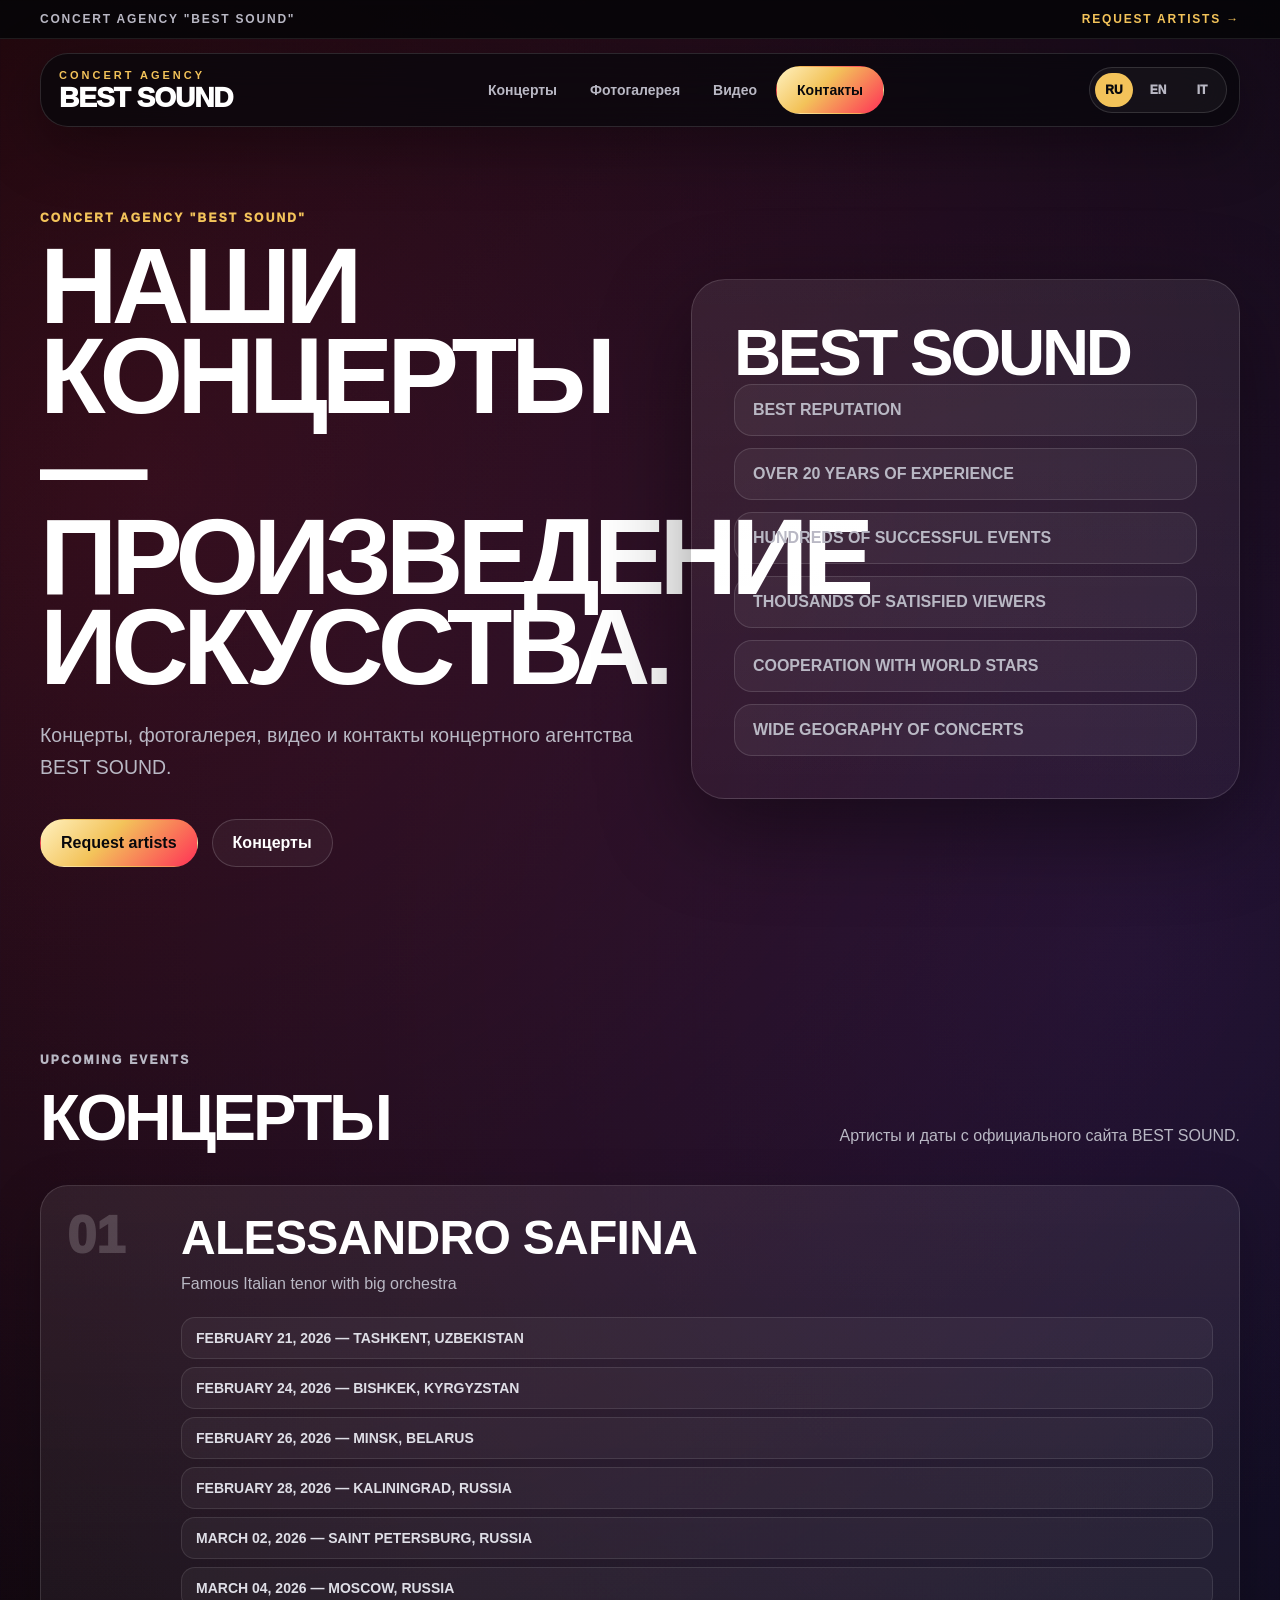
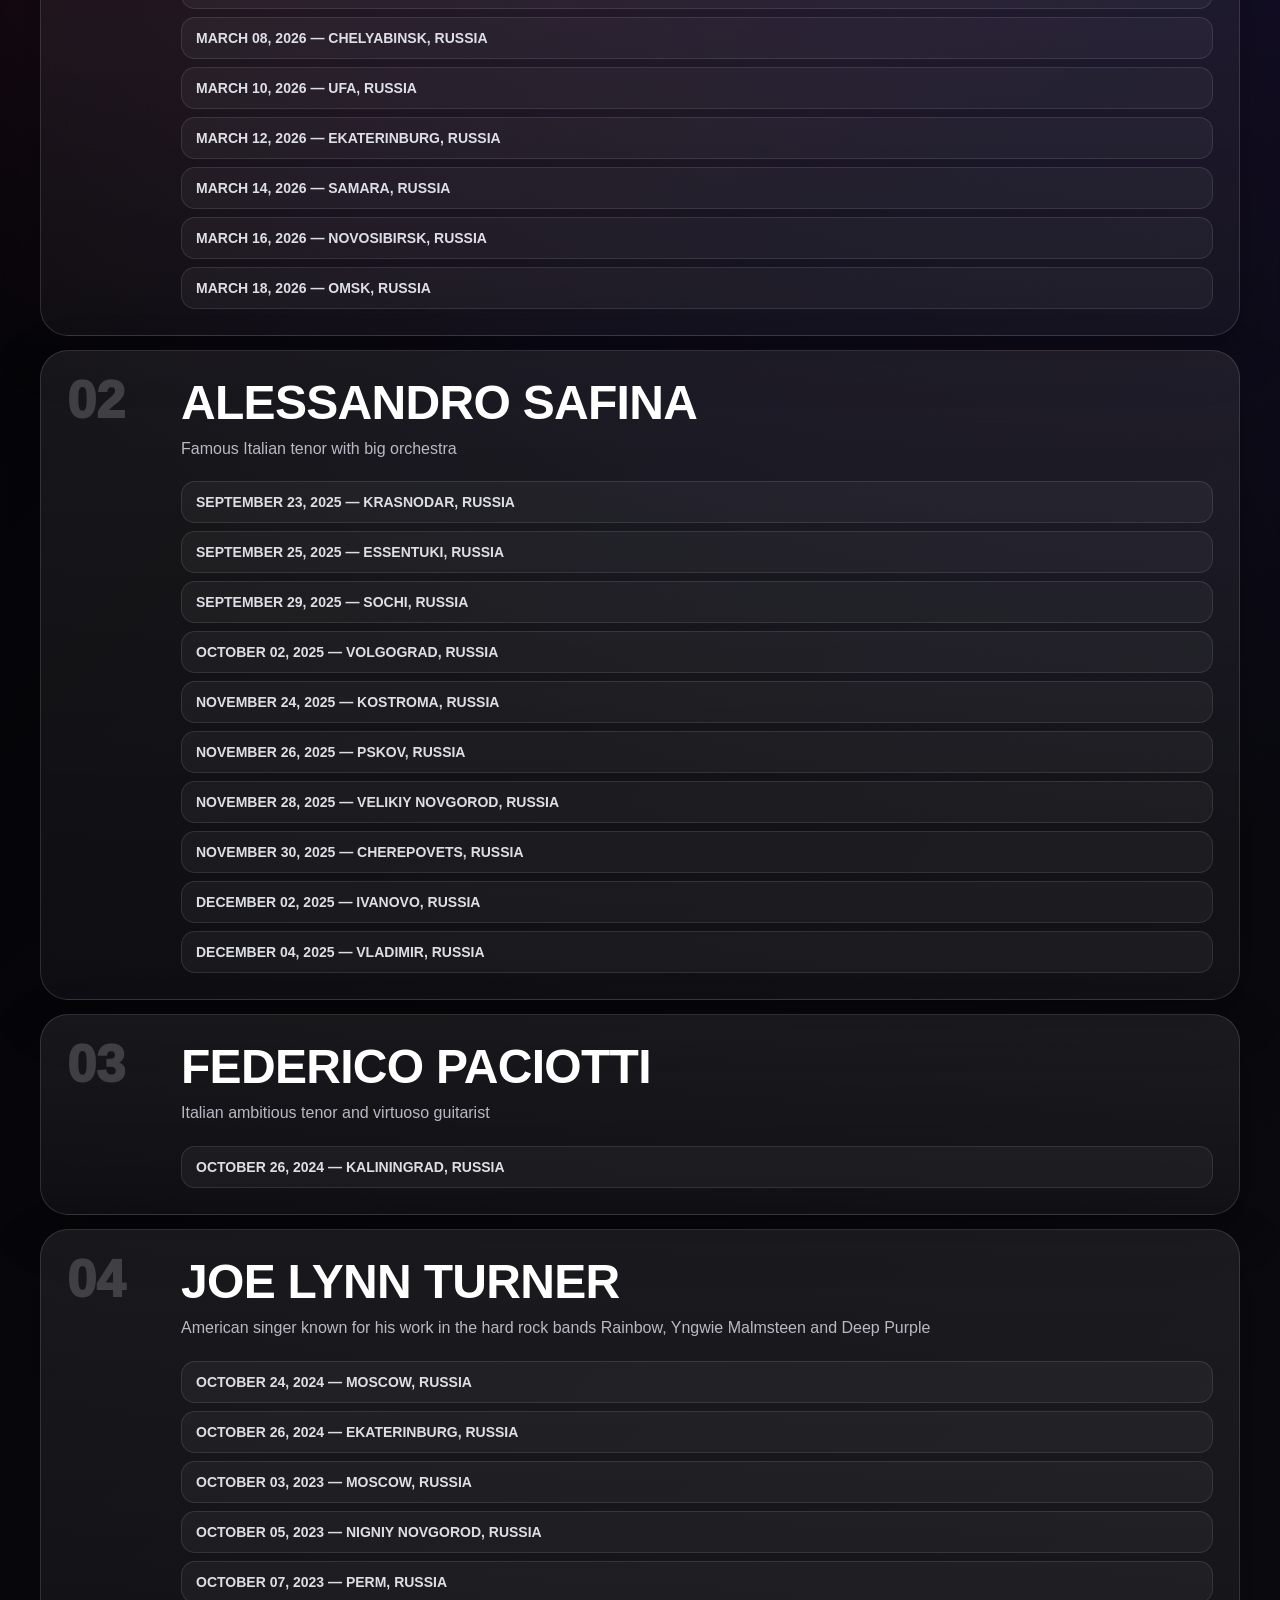
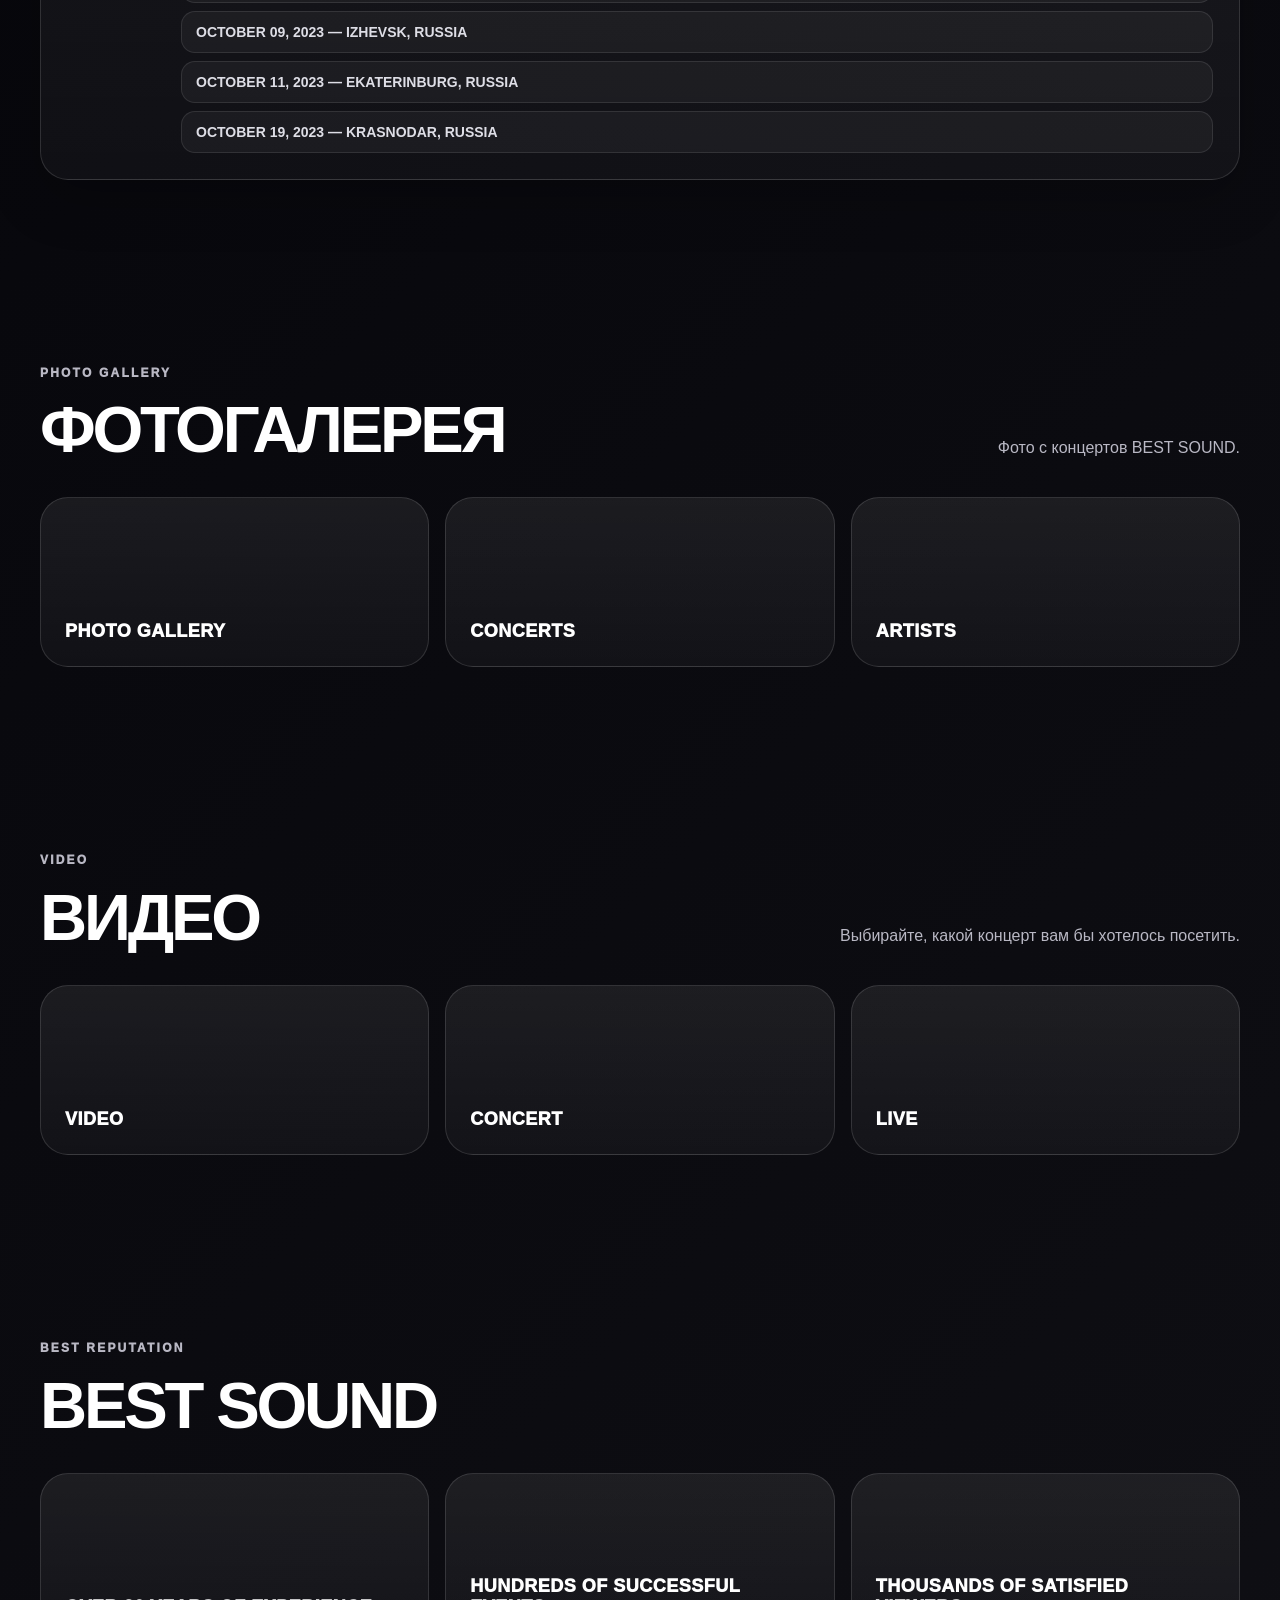
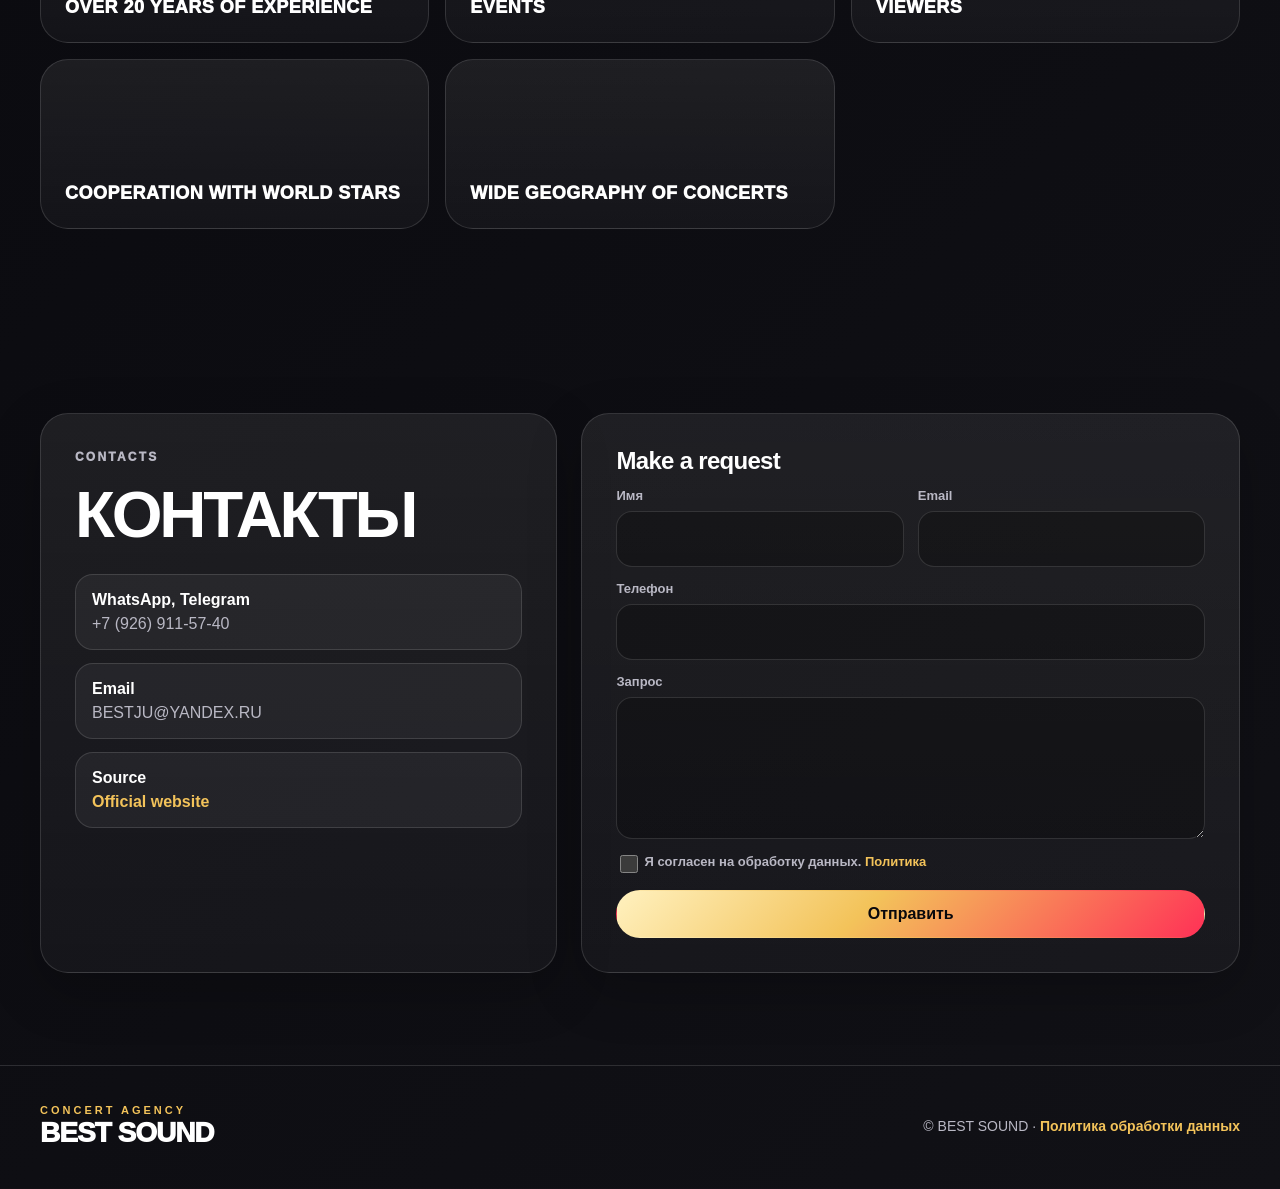
==== commit 422c2497: "Clean homepage with official source content" ====
--- a/index.html
+++ b/index.html
@@ -3,53 +3,50 @@
 <head>
   <meta charset="UTF-8" />
   <meta name="viewport" content="width=device-width, initial-scale=1" />
-  <meta name="description" content="BEST SOUND — сайт концертного агентства: официальные контакты, опубликованные туровые даты, артист-букинг, продакшн и заявки." />
+  <meta name="description" content="CONCERT AGENCY BEST SOUND — концерты, фотогалерея, видео и контакты." />
   <meta name="theme-color" content="#050507" />
   <meta name="color-scheme" content="dark" />
-
   <meta property="og:type" content="website" />
   <meta property="og:title" content="BEST SOUND — Concert Agency" />
-  <meta property="og:description" content="Концертное агентство: туры, артист-букинг, live production, опубликованные даты и заявки." />
+  <meta property="og:description" content="Наши концерты — произведение искусства." />
   <meta property="og:image" content="./assets/og-preview.svg" />
   <meta property="og:locale" content="ru_RU" />
-
   <title>BEST SOUND — Concert Agency</title>
-
   <link rel="icon" href="./assets/favicon.svg" type="image/svg+xml" />
-  <link rel="preload" href="./src/styles.css" as="style" />
   <link rel="stylesheet" href="./src/styles.css" />
   <link rel="stylesheet" href="./src/production.css" />
+  <link rel="stylesheet" href="./src/official.css" />
 </head>
-
 <body>
   <a class="skip-link" href="#main">К основному содержимому</a>
   <div class="cursor-glow" aria-hidden="true"></div>
 
-  <div class="topline" aria-label="Анонс">
+  <div class="topline" aria-label="BEST SOUND">
     <div class="container topline-grid">
-      <span>BEST SOUND / official content layer / production-ready static site</span>
-      <a href="#contacts">Запросить проект →</a>
+      <span>CONCERT AGENCY "BEST SOUND"</span>
+      <a href="#contacts">Request artists →</a>
     </div>
   </div>
 
-  <header class="site-header" data-header>
+  <header class="site-header">
     <div class="container">
       <div class="nav-shell">
-        <a href="#" class="brand" aria-label="BEST SOUND — на главную">
-          <img src="./assets/logo.svg" alt="BEST SOUND" />
+        <a href="./index.html" class="text-brand" aria-label="BEST SOUND">
+          <small>Concert Agency</small>
+          <strong>BEST SOUND</strong>
         </a>
-
         <nav class="nav-links" id="navLinks" aria-label="Основная навигация">
-          <a href="#about">О компании</a>
-          <a href="#shows">Афиша</a>
-          <a href="#capabilities">Возможности</a>
-          <a href="#tour">Туры</a>
-          <a href="#contacts" class="btn btn-primary">Заявка</a>
+          <a href="#concerts">Концерты</a>
+          <a href="#gallery">Фотогалерея</a>
+          <a href="#video">Видео</a>
+          <a href="#contacts" class="btn btn-primary">Контакты</a>
         </nav>
-
-        <button class="menu-btn" id="menuBtn" type="button" aria-label="Открыть меню" aria-controls="navLinks" aria-expanded="false">
-          <span></span><span></span>
-        </button>
+        <div class="language-switch" aria-label="Language">
+          <a href="./index.html" class="active">RU</a>
+          <a href="./en.html">EN</a>
+          <a href="./it.html">IT</a>
+        </div>
+        <button class="menu-btn" id="menuBtn" type="button" aria-label="Открыть меню" aria-controls="navLinks" aria-expanded="false"><span></span><span></span></button>
       </div>
     </div>
   </header>
@@ -57,242 +54,183 @@
   <main id="main">
     <section class="section hero-section">
       <div class="container hero-layout">
-        <div class="hero-copy reveal">
-          <p class="eyebrow">Concert agency / official content / production-ready prototype</p>
+        <div class="hero-copy reveal is-visible">
+          <p class="eyebrow">CONCERT AGENCY "BEST SOUND"</p>
           <h1>Наши концерты — произведение искусства.</h1>
-          <p class="lead">
-            Обновлённый сайт BEST SOUND теперь опирается на реальные публичные данные: официальные контакты, опубликованную туровую историю, заявленные преимущества агентства и понятный канал заявки через email-клиент.
-          </p>
+          <p class="lead">Концерты, фотогалерея, видео и контакты концертного агентства BEST SOUND.</p>
           <div class="hero-actions">
-            <a href="#shows" class="btn btn-primary">Смотреть опубликованные даты</a>
-            <a href="#contacts" class="btn btn-ghost">Отправить заявку</a>
-          </div>
-        </div>
-
-        <aside class="poster-system reveal" aria-label="Редакционная витрина BEST SOUND">
-          <div class="poster-card poster-main">
-            <span class="poster-meta">OFFICIAL / BEST SOUND</span>
-            <strong>LIVE<br>ART</strong>
-            <em>Concert agency<br>and tour management</em>
-          </div>
-          <div class="poster-card poster-secondary">
-            <span>Featured official artist</span>
-            <strong>Alessandro Safina</strong>
-            <em>Published 2026 route</em>
-          </div>
-          <div class="show-index-panel">
-            <span>Official source layer</span>
-            <strong>Public tour listings</strong>
-            <small id="sourceNote">Data source note loading...</small>
-          </div>
+            <a href="#contacts" class="btn btn-primary">Request artists</a>
+            <a href="#concerts" class="btn btn-ghost">Концерты</a>
+          </div>
+        </div>
+        <aside class="official-panel reveal is-visible" aria-label="BEST SOUND">
+          <h2>BEST SOUND</h2>
+          <ul class="official-list">
+            <li>BEST REPUTATION</li>
+            <li>OVER 20 YEARS OF EXPERIENCE</li>
+            <li>HUNDREDS OF SUCCESSFUL EVENTS</li>
+            <li>THOUSANDS OF SATISFIED VIEWERS</li>
+            <li>COOPERATION WITH WORLD STARS</li>
+            <li>WIDE GEOGRAPHY OF CONCERTS</li>
+          </ul>
         </aside>
       </div>
     </section>
 
-    <section class="partner-rail" aria-label="Типы проектов">
-      <div class="partner-track" id="partnerTrack"></div>
-    </section>
-
-    <section id="about" class="section about-section">
-      <div class="container about-grid">
-        <div class="about-copy reveal">
-          <p class="kicker">About / trust layer</p>
-          <h2>Добавлен слой доверия, которого не хватало макету</h2>
-          <p>
-            Официальный сайт BEST SOUND позиционирует агентство через репутацию, опыт более 20 лет, сотни успешных событий, тысячи зрителей, сотрудничество с мировыми звёздами и широкую географию концертов.
-          </p>
-          <a id="officialSource" class="text-link" href="https://sound-agency.ru/" target="_blank" rel="noopener noreferrer">Открыть официальный источник →</a>
-        </div>
-
-        <div class="trust-grid reveal" aria-label="Доказательства и позиционирование">
-          <article><strong>20+</strong><span>лет заявленного опыта</span></article>
-          <article><strong>100+</strong><span>успешных событий</span></article>
-          <article><strong>1000+</strong><span>довольных зрителей</span></article>
-          <article><strong>WORLD</strong><span>сотрудничество со звёздами</span></article>
-        </div>
-      </div>
-    </section>
-
-    <section id="shows" class="section shows-section">
-      <div class="container">
-        <div class="section-head reveal">
+    <section id="concerts" class="section shows-section">
+      <div class="container">
+        <div class="section-head reveal is-visible">
           <div>
-            <p class="kicker">Shows index</p>
-            <h2>Опубликованные события и туровая история</h2>
-          </div>
-          <p>
-            Это не выдуманная афиша. Даты взяты из публичного официального сайта. Часть событий уже прошла, поэтому они отмечены как official listing / archive, а не как будущие концерты.
-          </p>
-        </div>
-
-        <div class="event-toolbar reveal">
-          <label class="event-search">
-            <span>Поиск события</span>
-            <input id="eventSearch" type="search" placeholder="Артист, город, площадка..." />
-          </label>
-
-          <div class="filters" role="list" aria-label="Фильтры афиши">
-            <button class="filter-btn active" type="button" data-filter="all">Все</button>
-            <button class="filter-btn" type="button" data-filter="safina">Safina</button>
-            <button class="filter-btn" type="button" data-filter="rock">Rock</button>
-            <button class="filter-btn" type="button" data-filter="paciotti">Paciotti</button>
-          </div>
-        </div>
-
-        <div class="concert-grid" id="concertGrid" aria-live="polite"></div>
-      </div>
-    </section>
-
-    <section id="capabilities" class="section capabilities-section">
-      <div class="container">
-        <div class="section-head reveal">
-          <div>
-            <p class="kicker">Capabilities</p>
-            <h2>Полный цикл: артист, маршрут, площадка, продакшн</h2>
-          </div>
-          <p>
-            Сайт должен продавать не только концерт, а способность агентства вести весь процесс: booking, tour management, live production, PR и corporate shows.
-          </p>
-        </div>
-
-        <div class="service-grid" id="serviceGrid"></div>
-      </div>
-    </section>
-
-    <section id="tour" class="section tour-section">
-      <div class="container tour-board">
-        <div class="tour-copy reveal">
-          <p class="kicker">Tour board</p>
-          <h2>Маршрут Alessandro Safina из официальной публикации</h2>
-          <p>
-            В прототип добавлен production-board по опубликованному маршруту 2026: Tashkent, Bishkek, Minsk, Kaliningrad, Saint Petersburg, Moscow и другие города.
-          </p>
-        </div>
-
-        <div class="tour-list" id="tourList"></div>
-      </div>
-    </section>
-
-    <section class="section case-section">
-      <div class="container case-grid">
-        <article class="case-card reveal">
-          <p class="kicker">Production readiness</p>
-          <h2>Теперь это ближе к сайту для показа клиенту</h2>
-          <p>
-            Остался статический frontend, но добавлены реальные данные, legal page, email workflow и GitHub Pages workflow. Для полноценного production всё ещё нужен серверный канал заявок или CRM.
-          </p>
-        </article>
-
-        <div class="case-metrics reveal">
-          <article><span>01</span><strong>Real source data</strong><small>официальные даты и тезисы</small></article>
-          <article><span>02</span><strong>Lead workflow</strong><small>mailto-заявка без backend</small></article>
-          <article><span>03</span><strong>Legal page</strong><small>privacy.html</small></article>
-          <article><span>04</span><strong>Deploy workflow</strong><small>GitHub Pages Actions</small></article>
-        </div>
-      </div>
-    </section>
-
-    <section id="journal" class="section journal-section">
-      <div class="container">
-        <div class="section-head reveal">
-          <div>
-            <p class="kicker">Journal / Notes</p>
-            <h2>Заметки на базе реального позиционирования</h2>
-          </div>
-          <p>
-            Этот блок теперь не просто декоративный journal, а место для объяснения репутации, кейсов и процесса работы агентства.
-          </p>
-        </div>
-
-        <div class="news-grid" id="newsGrid"></div>
+            <p class="kicker">UPCOMING EVENTS</p>
+            <h2>Концерты</h2>
+          </div>
+          <p>Артисты и даты с официального сайта BEST SOUND.</p>
+        </div>
+
+        <div class="concert-grid">
+          <article class="tour-card reveal is-visible">
+            <div class="tour-card-number">01</div>
+            <div class="tour-card-main">
+              <h3>ALESSANDRO SAFINA</h3>
+              <p>Famous Italian tenor with big orchestra</p>
+              <ul class="date-list">
+                <li>FEBRUARY 21, 2026 — TASHKENT, UZBEKISTAN</li>
+                <li>FEBRUARY 24, 2026 — BISHKEK, KYRGYZSTAN</li>
+                <li>FEBRUARY 26, 2026 — MINSK, BELARUS</li>
+                <li>FEBRUARY 28, 2026 — KALININGRAD, RUSSIA</li>
+                <li>MARCH 02, 2026 — SAINT PETERSBURG, RUSSIA</li>
+                <li>MARCH 04, 2026 — MOSCOW, RUSSIA</li>
+                <li>MARCH 08, 2026 — CHELYABINSK, RUSSIA</li>
+                <li>MARCH 10, 2026 — UFA, RUSSIA</li>
+                <li>MARCH 12, 2026 — EKATERINBURG, RUSSIA</li>
+                <li>MARCH 14, 2026 — SAMARA, RUSSIA</li>
+                <li>MARCH 16, 2026 — NOVOSIBIRSK, RUSSIA</li>
+                <li>MARCH 18, 2026 — OMSK, RUSSIA</li>
+              </ul>
+            </div>
+          </article>
+
+          <article class="tour-card reveal is-visible">
+            <div class="tour-card-number">02</div>
+            <div class="tour-card-main">
+              <h3>ALESSANDRO SAFINA</h3>
+              <p>Famous Italian tenor with big orchestra</p>
+              <ul class="date-list">
+                <li>SEPTEMBER 23, 2025 — KRASNODAR, RUSSIA</li>
+                <li>SEPTEMBER 25, 2025 — ESSENTUKI, RUSSIA</li>
+                <li>SEPTEMBER 29, 2025 — SOCHI, RUSSIA</li>
+                <li>OCTOBER 02, 2025 — VOLGOGRAD, RUSSIA</li>
+                <li>NOVEMBER 24, 2025 — KOSTROMA, RUSSIA</li>
+                <li>NOVEMBER 26, 2025 — PSKOV, RUSSIA</li>
+                <li>NOVEMBER 28, 2025 — VELIKIY NOVGOROD, RUSSIA</li>
+                <li>NOVEMBER 30, 2025 — CHEREPOVETS, RUSSIA</li>
+                <li>DECEMBER 02, 2025 — IVANOVO, RUSSIA</li>
+                <li>DECEMBER 04, 2025 — VLADIMIR, RUSSIA</li>
+              </ul>
+            </div>
+          </article>
+
+          <article class="tour-card reveal is-visible">
+            <div class="tour-card-number">03</div>
+            <div class="tour-card-main">
+              <h3>FEDERICO PACIOTTI</h3>
+              <p>Italian ambitious tenor and virtuoso guitarist</p>
+              <ul class="date-list"><li>OCTOBER 26, 2024 — KALININGRAD, RUSSIA</li></ul>
+            </div>
+          </article>
+
+          <article class="tour-card reveal is-visible">
+            <div class="tour-card-number">04</div>
+            <div class="tour-card-main">
+              <h3>JOE LYNN TURNER</h3>
+              <p>American singer known for his work in the hard rock bands Rainbow, Yngwie Malmsteen and Deep Purple</p>
+              <ul class="date-list">
+                <li>OCTOBER 24, 2024 — MOSCOW, RUSSIA</li>
+                <li>OCTOBER 26, 2024 — EKATERINBURG, RUSSIA</li>
+                <li>OCTOBER 03, 2023 — MOSCOW, RUSSIA</li>
+                <li>OCTOBER 05, 2023 — NIGNIY NOVGOROD, RUSSIA</li>
+                <li>OCTOBER 07, 2023 — PERM, RUSSIA</li>
+                <li>OCTOBER 09, 2023 — IZHEVSK, RUSSIA</li>
+                <li>OCTOBER 11, 2023 — EKATERINBURG, RUSSIA</li>
+                <li>OCTOBER 19, 2023 — KRASNODAR, RUSSIA</li>
+              </ul>
+            </div>
+          </article>
+        </div>
+      </div>
+    </section>
+
+    <section id="gallery" class="section">
+      <div class="container">
+        <div class="section-head reveal is-visible"><div><p class="kicker">PHOTO GALLERY</p><h2>Фотогалерея</h2></div><p>Фото с концертов BEST SOUND.</p></div>
+        <div class="gallery-grid">
+          <article class="gallery-card"><span>Photo Gallery</span></article>
+          <article class="gallery-card"><span>Concerts</span></article>
+          <article class="gallery-card"><span>Artists</span></article>
+        </div>
+      </div>
+    </section>
+
+    <section id="video" class="section">
+      <div class="container">
+        <div class="section-head reveal is-visible"><div><p class="kicker">VIDEO</p><h2>Видео</h2></div><p>Выбирайте, какой концерт вам бы хотелось посетить.</p></div>
+        <div class="video-grid">
+          <article class="video-card"><span>Video</span></article>
+          <article class="video-card"><span>Concert</span></article>
+          <article class="video-card"><span>Live</span></article>
+        </div>
+      </div>
+    </section>
+
+    <section class="section">
+      <div class="container">
+        <div class="section-head reveal is-visible"><div><p class="kicker">BEST REPUTATION</p><h2>BEST SOUND</h2></div></div>
+        <div class="benefits-grid">
+          <article class="benefit-card"><span>OVER 20 YEARS OF EXPERIENCE</span></article>
+          <article class="benefit-card"><span>HUNDREDS OF SUCCESSFUL EVENTS</span></article>
+          <article class="benefit-card"><span>THOUSANDS OF SATISFIED VIEWERS</span></article>
+          <article class="benefit-card"><span>COOPERATION WITH WORLD STARS</span></article>
+          <article class="benefit-card"><span>WIDE GEOGRAPHY OF CONCERTS</span></article>
+        </div>
       </div>
     </section>
 
     <section id="contacts" class="section contact-section">
       <div class="container contact-layout">
-        <div class="contact-copy reveal">
-          <p class="kicker">Request desk</p>
-          <h2>Заявка открывает готовое письмо менеджеру</h2>
-          <p>
-            Без backend нельзя безопасно хранить Telegram bot token или CRM-secret в публичном репозитории. Поэтому текущая production-safe версия использует `mailto:`: форма собирает данные и открывает email-клиент с готовым письмом.
-          </p>
+        <div class="contact-copy reveal is-visible">
+          <p class="kicker">CONTACTS</p>
+          <h2>Контакты</h2>
           <div class="contact-cards">
-            <article><strong>Email</strong><span id="contactEmail">Loading...</span></article>
-            <article><strong>Messaging</strong><span>WhatsApp / Telegram — по официальному контакту агентства</span></article>
-            <article><strong>Privacy</strong><span><a class="text-link" href="./privacy.html">Политика обработки данных</a></span></article>
-          </div>
-          <p class="contact-small">Email собирается на стороне клиента из частей, чтобы не держать прямую строку контакта в HTML.</p>
-        </div>
-
-        <form class="lead-form reveal" id="leadForm">
+            <article><strong>WhatsApp, Telegram</strong><span>+7&nbsp;(926)&nbsp;911&#8209;57&#8209;40</span></article>
+            <article><strong>Email</strong><span>BESTJU&#64;YANDEX.RU</span></article>
+            <article><strong>Source</strong><span><a class="text-link" href="https://sound-agency.ru/" target="_blank" rel="noopener noreferrer">Official website</a></span></article>
+          </div>
+        </div>
+
+        <form class="lead-form reveal is-visible" action="mailto:BESTJU@YANDEX.RU" method="post" enctype="text/plain">
+          <h3>Make a request</h3>
           <div class="form-grid">
-            <label><span>Имя</span><input name="name" type="text" placeholder="Как к вам обращаться" required /></label>
-            <label><span>Телефон</span><input name="phone" type="tel" placeholder="Ваш контактный номер" required /></label>
-          </div>
-          <div class="form-grid">
-            <label><span>Email</span><input name="email" type="email" placeholder="mail@example.com" /></label>
-            <label>
-              <span>Тип клиента</span>
-              <select name="clientType" required>
-                <option value="">Выберите тип</option>
-                <option>Организатор</option>
-                <option>Площадка</option>
-                <option>Корпоративный клиент</option>
-                <option>Партнёр</option>
-              </select>
-            </label>
-          </div>
-          <div class="form-grid">
-            <label><span>Город</span><input name="city" type="text" placeholder="Москва, СПБ, Казань..." /></label>
-            <label><span>Дата</span><input name="date" type="date" /></label>
-          </div>
-          <label>
-            <span>Бюджет</span>
-            <select name="budget">
-              <option value="">Не указан</option>
-              <option>До 1 млн ₽</option>
-              <option>1–3 млн ₽</option>
-              <option>3–7 млн ₽</option>
-              <option>7+ млн ₽</option>
-            </select>
-          </label>
-          <label><span>Описание задачи</span><textarea name="message" placeholder="Формат события, желаемый артист, площадка, аудитория, сроки"></textarea></label>
-          <label class="consent"><input type="checkbox" required /><span>Я согласен на обработку персональных данных для связи по заявке. <a href="./privacy.html">Политика</a></span></label>
-          <button class="btn btn-primary" type="submit">Открыть письмо с заявкой</button>
-          <a id="contactEmailLink" class="btn btn-ghost" href="mailto:example@example.com">Написать напрямую</a>
+            <label><span>Имя</span><input name="name" type="text" required /></label>
+            <label><span>Email</span><input name="email" type="email" required /></label>
+          </div>
+          <label><span>Телефон</span><input name="tel" type="tel" required /></label>
+          <label><span>Запрос</span><textarea name="request"></textarea></label>
+          <label class="consent"><input type="checkbox" required /><span>Я согласен на обработку данных. <a href="./privacy.html">Политика</a></span></label>
+          <button class="btn btn-primary" type="submit">Отправить</button>
         </form>
       </div>
     </section>
   </main>
 
-  <dialog class="concert-modal" id="concertModal" aria-labelledby="modalTitle">
-    <button class="modal-close" id="modalClose" type="button" aria-label="Закрыть">×</button>
-    <div class="modal-poster">
-      <span id="modalType"></span>
-      <strong id="modalStatus"></strong>
-    </div>
-    <div class="modal-content">
-      <p class="kicker" id="modalMeta"></p>
-      <h2 id="modalTitle"></h2>
-      <p id="modalDescription"></p>
-      <div class="chips" id="modalChips"></div>
-      <a class="btn btn-primary" href="#contacts">Оставить заявку</a>
-    </div>
-  </dialog>
-
-  <div class="toast" id="toast" role="status" aria-live="polite">
-    <strong>Письмо подготовлено</strong>
-    <span>Открылся email-клиент с заполненной заявкой. Проверь текст и отправь письмо.</span>
-  </div>
-
-  <footer class="site-footer">
-    <div class="container footer-grid">
-      <a href="#" class="footer-logo" aria-label="BEST SOUND — на главную"><img src="./assets/logo.svg" alt="BEST SOUND" /></a>
-      <p>© 2026 BEST SOUND. Static production-readiness prototype. <a href="./privacy.html">Privacy</a></p>
-    </div>
-  </footer>
-
-  <script src="./src/data.js"></script>
-  <script src="./src/app.js"></script>
+  <footer class="site-footer"><div class="container footer-grid"><a href="./index.html" class="text-brand"><small>Concert Agency</small><strong>BEST SOUND</strong></a><p>© BEST SOUND · <a href="./privacy.html">Политика обработки данных</a></p></div></footer>
+
+  <script>
+    const btn = document.getElementById('menuBtn');
+    const nav = document.getElementById('navLinks');
+    if (btn && nav) btn.addEventListener('click', () => {
+      const open = nav.classList.toggle('active');
+      btn.setAttribute('aria-expanded', String(open));
+    });
+  </script>
 </body>
 </html>
--- a/src/production.css
+++ b/src/production.css
@@ -0,0 +1,133 @@
+.about-grid {
+  display: grid;
+  grid-template-columns: minmax(0, .95fr) minmax(0, 1.05fr);
+  gap: 24px;
+  align-items: stretch;
+}
+
+.about-copy {
+  padding: 34px;
+  border: 1px solid var(--line);
+  border-radius: var(--radius);
+  background: linear-gradient(180deg, rgba(255,255,255,.074), rgba(255,255,255,.035));
+  box-shadow: 0 18px 54px rgba(0,0,0,.22);
+}
+
+.about-copy p {
+  color: var(--muted);
+  line-height: 1.66;
+}
+
+.text-link {
+  color: var(--gold);
+  font-weight: 900;
+  text-decoration: none;
+}
+
+.text-link:hover {
+  text-decoration: underline;
+}
+
+.trust-grid {
+  display: grid;
+  grid-template-columns: repeat(2, minmax(0, 1fr));
+  gap: 16px;
+}
+
+.trust-grid article {
+  min-height: 170px;
+  padding: 24px;
+  border: 1px solid var(--line);
+  border-radius: var(--radius);
+  background: rgba(255,255,255,.052);
+}
+
+.trust-grid strong {
+  display: block;
+  margin-bottom: 20px;
+  color: var(--gold);
+  font-size: clamp(38px, 5vw, 66px);
+  line-height: .9;
+  letter-spacing: -3px;
+}
+
+.trust-grid span,
+.contact-small {
+  color: var(--muted);
+  line-height: 1.55;
+}
+
+.contact-small {
+  margin-top: 18px;
+  font-size: 13px;
+}
+
+.contact-cards a,
+.footer-grid a,
+.consent a {
+  color: var(--gold);
+  font-weight: 850;
+}
+
+.lead-form .btn-ghost {
+  width: fit-content;
+}
+
+.legal-page {
+  padding: 72px 0 100px;
+}
+
+.legal-card {
+  max-width: 900px;
+  margin-inline: auto;
+  padding: clamp(24px, 4vw, 46px);
+  border: 1px solid var(--line);
+  border-radius: var(--radius);
+  background: linear-gradient(180deg, rgba(255,255,255,.074), rgba(255,255,255,.035));
+  box-shadow: 0 18px 54px rgba(0,0,0,.22);
+}
+
+.legal-card h1 {
+  margin-bottom: 24px;
+  font-size: clamp(40px, 6vw, 74px);
+  line-height: .9;
+}
+
+.legal-card h2 {
+  margin-top: 34px;
+  margin-bottom: 12px;
+  font-size: clamp(24px, 3vw, 34px);
+}
+
+.legal-card p,
+.legal-card li {
+  color: var(--muted);
+  line-height: 1.72;
+}
+
+.legal-card ul {
+  padding-left: 22px;
+}
+
+.legal-actions {
+  display: flex;
+  flex-wrap: wrap;
+  gap: 12px;
+  margin-top: 34px;
+}
+
+@media (max-width: 900px) {
+  .about-grid {
+    grid-template-columns: 1fr;
+  }
+}
+
+@media (max-width: 620px) {
+  .trust-grid {
+    grid-template-columns: 1fr;
+  }
+
+  .about-copy {
+    padding: 24px;
+  }
+}
--- a/src/official.css
+++ b/src/official.css
@@ -0,0 +1 @@
+.text-brand{display:grid;gap:3px;min-width:210px}.text-brand small{color:var(--gold);font-size:11px;font-weight:850;letter-spacing:3px;text-transform:uppercase}.text-brand strong{color:#fff;font-size:28px;font-weight:950;letter-spacing:-1px;line-height:1}.language-switch{display:inline-flex;gap:6px;padding:5px;border:1px solid var(--line);border-radius:999px;background:rgba(255,255,255,.045)}.language-switch a{min-width:38px;min-height:34px;display:inline-grid;place-items:center;border-radius:999px;color:var(--muted);font-size:12px;font-weight:950}.language-switch a.active{color:#08080c;background:var(--gold)}.official-panel{padding:clamp(24px,4vw,42px);border:1px solid var(--line);border-radius:34px;background:linear-gradient(180deg,rgba(255,255,255,.08),rgba(255,255,255,.035));box-shadow:var(--shadow)}.official-list{display:grid;gap:12px;margin:0;padding:0;list-style:none}.official-list li{padding:16px 18px;border:1px solid var(--line);border-radius:18px;background:rgba(255,255,255,.05);color:var(--muted);font-weight:750}.tour-card{display:grid;grid-template-columns:90px 1fr;gap:24px;padding:26px;border:1px solid var(--line);border-radius:var(--radius);background:linear-gradient(180deg,rgba(255,255,255,.074),rgba(255,255,255,.035));box-shadow:0 18px 54px rgba(0,0,0,.22)}.tour-card-number{color:rgba(255,255,255,.18);font-size:52px;font-weight:950;line-height:.9}.tour-card-main h3{margin-bottom:8px;font-size:clamp(28px,4vw,48px);text-transform:uppercase}.tour-card-main p{color:var(--muted);line-height:1.55}.date-list{display:grid;gap:8px;margin:20px 0 0;padding:0;list-style:none}.date-list li{padding:12px 14px;border:1px solid rgba(255,255,255,.1);border-radius:14px;background:rgba(255,255,255,.045);color:#dedee6;font-size:14px;font-weight:750}.benefits-grid,.gallery-grid,.video-grid{display:grid;grid-template-columns:repeat(3,minmax(0,1fr));gap:16px}.benefit-card,.gallery-card,.video-card{min-height:170px;padding:24px;border:1px solid var(--line);border-radius:var(--radius);background:linear-gradient(180deg,rgba(255,255,255,.074),rgba(255,255,255,.035));display:flex;align-items:flex-end}.benefit-card span,.gallery-card span,.video-card span{color:#fff;font-size:18px;font-weight:950;letter-spacing:.5px;text-transform:uppercase}.contact-cards a,.footer-grid a,.consent a,.text-link{color:var(--gold);font-weight:850}.contact-small{margin-top:18px;color:var(--muted);font-size:13px;line-height:1.55}@media(max-width:900px){.hero-layout,.contact-layout{grid-template-columns:1fr}.benefits-grid,.gallery-grid,.video-grid{grid-template-columns:1fr 1fr}}@media(max-width:620px){.text-brand strong{font-size:23px}.language-switch{order:3;width:100%;justify-content:center}.tour-card,.benefits-grid,.gallery-grid,.video-grid{grid-template-columns:1fr}}
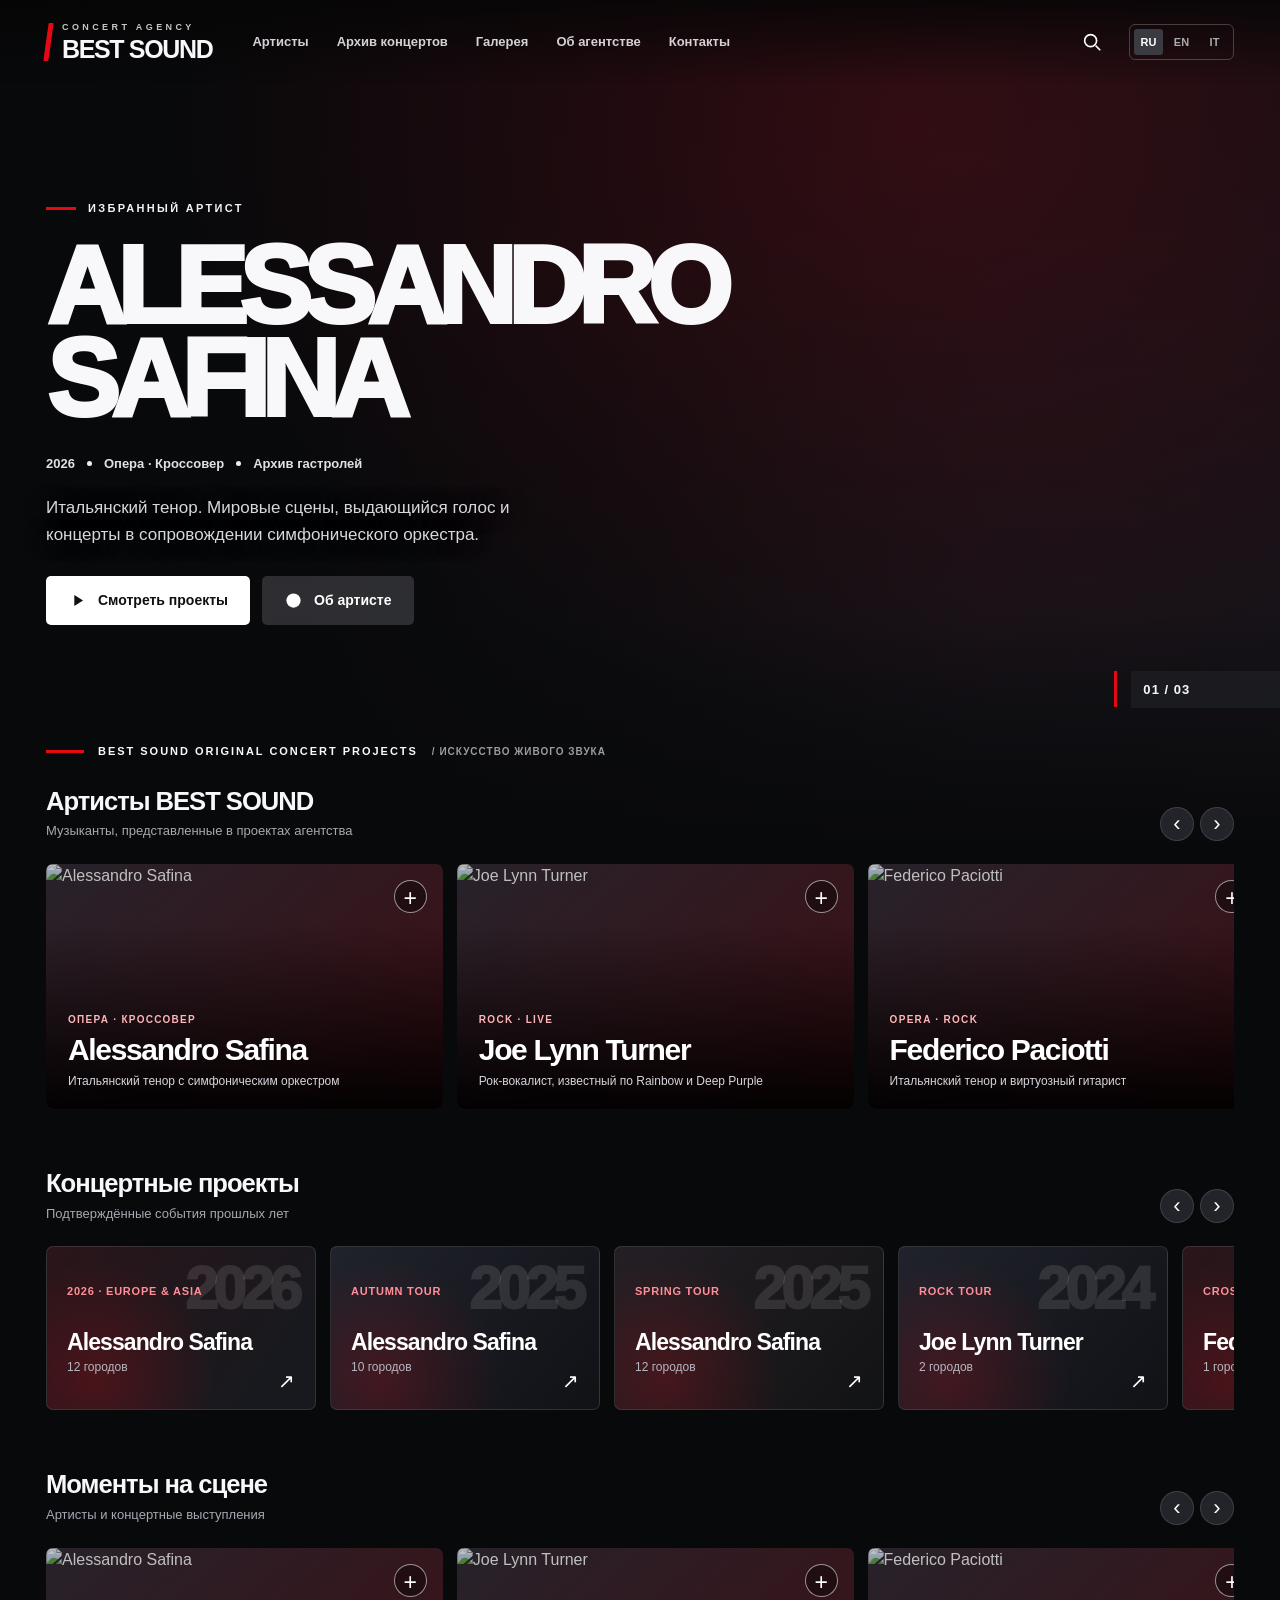
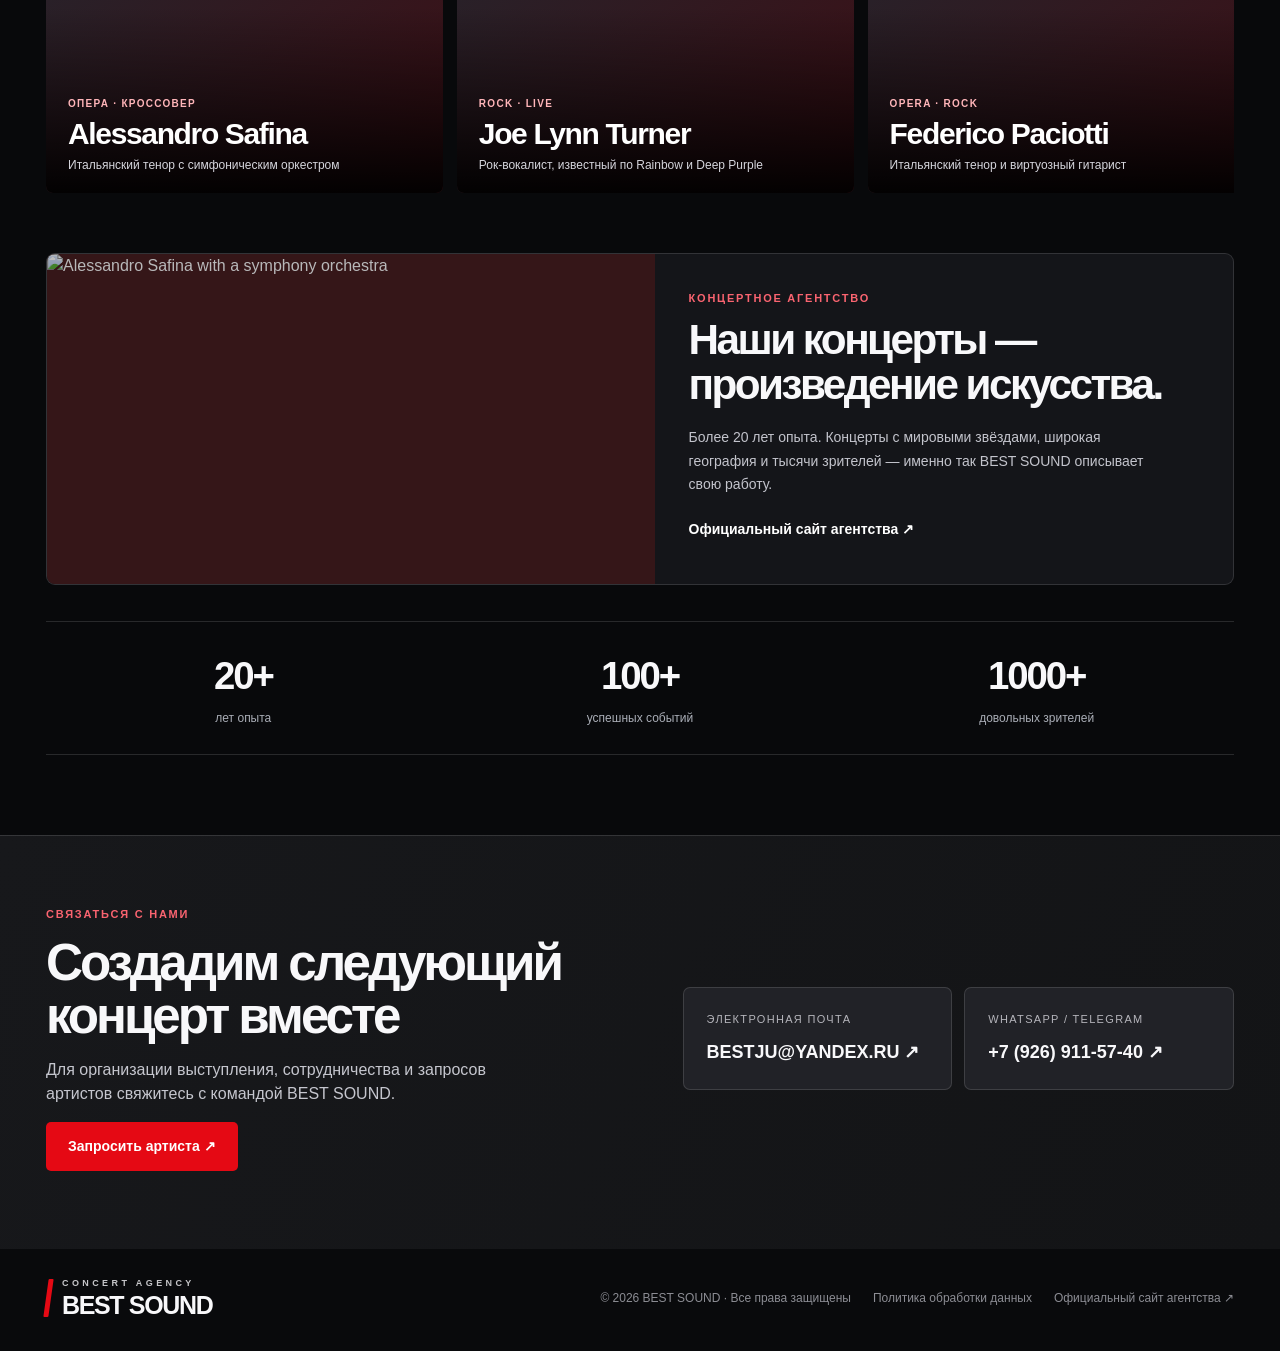
==== commit a8086383: "Launch cinematic RU site using shared template" ====
--- a/index.html
+++ b/index.html
@@ -1,236 +1,27 @@
-<!DOCTYPE html>
+<!doctype html>
 <html lang="ru">
 <head>
-  <meta charset="UTF-8" />
-  <meta name="viewport" content="width=device-width, initial-scale=1" />
-  <meta name="description" content="CONCERT AGENCY BEST SOUND — концерты, фотогалерея, видео и контакты." />
-  <meta name="theme-color" content="#050507" />
-  <meta name="color-scheme" content="dark" />
-  <meta property="og:type" content="website" />
-  <meta property="og:title" content="BEST SOUND — Concert Agency" />
-  <meta property="og:description" content="Наши концерты — произведение искусства." />
-  <meta property="og:image" content="./assets/og-preview.svg" />
-  <meta property="og:locale" content="ru_RU" />
-  <title>BEST SOUND — Concert Agency</title>
-  <link rel="icon" href="./assets/favicon.svg" type="image/svg+xml" />
-  <link rel="stylesheet" href="./src/styles.css" />
-  <link rel="stylesheet" href="./src/production.css" />
-  <link rel="stylesheet" href="./src/official.css" />
+  <meta charset="utf-8">
+  <meta name="viewport" content="width=device-width, initial-scale=1">
+  <meta name="theme-color" content="#090a0c">
+  <meta name="description" content="BEST SOUND — концертное агентство. Артисты, архив гастрольных проектов, концерты и контакты.">
+  <meta property="og:type" content="website">
+  <meta property="og:title" content="BEST SOUND — Концертное агентство">
+  <meta property="og:description" content="BEST SOUND — концертное агентство. Артисты, архив гастрольных проектов, концерты и контакты.">
+  <meta property="og:locale" content="ru_RU">
+  <meta property="og:image" content="./assets/og-preview.svg">
+  <link rel="alternate" hreflang="ru" href="https://denis7kom.github.io/best-sound/">
+  <link rel="alternate" hreflang="en" href="https://denis7kom.github.io/best-sound/lang-en.html">
+  <link rel="alternate" hreflang="it" href="https://denis7kom.github.io/best-sound/lang-it.html">
+  <link rel="alternate" hreflang="x-default" href="https://denis7kom.github.io/best-sound/">
+  <link rel="icon" href="./assets/favicon.svg" type="image/svg+xml">
+  <link rel="preconnect" href="https://safina.top">
+  <link rel="stylesheet" href="./src/showcase.css">
+  <script src="./src/showcase.js" defer></script>
+  <title>BEST SOUND — Концертное агентство</title>
 </head>
-<body>
-  <a class="skip-link" href="#main">К основному содержимому</a>
-  <div class="cursor-glow" aria-hidden="true"></div>
-
-  <div class="topline" aria-label="BEST SOUND">
-    <div class="container topline-grid">
-      <span>CONCERT AGENCY "BEST SOUND"</span>
-      <a href="#contacts">Request artists →</a>
-    </div>
-  </div>
-
-  <header class="site-header">
-    <div class="container">
-      <div class="nav-shell">
-        <a href="./index.html" class="text-brand" aria-label="BEST SOUND">
-          <small>Concert Agency</small>
-          <strong>BEST SOUND</strong>
-        </a>
-        <nav class="nav-links" id="navLinks" aria-label="Основная навигация">
-          <a href="#concerts">Концерты</a>
-          <a href="#gallery">Фотогалерея</a>
-          <a href="#video">Видео</a>
-          <a href="#contacts" class="btn btn-primary">Контакты</a>
-        </nav>
-        <div class="language-switch" aria-label="Language">
-          <a href="./index.html" class="active">RU</a>
-          <a href="./en.html">EN</a>
-          <a href="./it.html">IT</a>
-        </div>
-        <button class="menu-btn" id="menuBtn" type="button" aria-label="Открыть меню" aria-controls="navLinks" aria-expanded="false"><span></span><span></span></button>
-      </div>
-    </div>
-  </header>
-
-  <main id="main">
-    <section class="section hero-section">
-      <div class="container hero-layout">
-        <div class="hero-copy reveal is-visible">
-          <p class="eyebrow">CONCERT AGENCY "BEST SOUND"</p>
-          <h1>Наши концерты — произведение искусства.</h1>
-          <p class="lead">Концерты, фотогалерея, видео и контакты концертного агентства BEST SOUND.</p>
-          <div class="hero-actions">
-            <a href="#contacts" class="btn btn-primary">Request artists</a>
-            <a href="#concerts" class="btn btn-ghost">Концерты</a>
-          </div>
-        </div>
-        <aside class="official-panel reveal is-visible" aria-label="BEST SOUND">
-          <h2>BEST SOUND</h2>
-          <ul class="official-list">
-            <li>BEST REPUTATION</li>
-            <li>OVER 20 YEARS OF EXPERIENCE</li>
-            <li>HUNDREDS OF SUCCESSFUL EVENTS</li>
-            <li>THOUSANDS OF SATISFIED VIEWERS</li>
-            <li>COOPERATION WITH WORLD STARS</li>
-            <li>WIDE GEOGRAPHY OF CONCERTS</li>
-          </ul>
-        </aside>
-      </div>
-    </section>
-
-    <section id="concerts" class="section shows-section">
-      <div class="container">
-        <div class="section-head reveal is-visible">
-          <div>
-            <p class="kicker">UPCOMING EVENTS</p>
-            <h2>Концерты</h2>
-          </div>
-          <p>Артисты и даты с официального сайта BEST SOUND.</p>
-        </div>
-
-        <div class="concert-grid">
-          <article class="tour-card reveal is-visible">
-            <div class="tour-card-number">01</div>
-            <div class="tour-card-main">
-              <h3>ALESSANDRO SAFINA</h3>
-              <p>Famous Italian tenor with big orchestra</p>
-              <ul class="date-list">
-                <li>FEBRUARY 21, 2026 — TASHKENT, UZBEKISTAN</li>
-                <li>FEBRUARY 24, 2026 — BISHKEK, KYRGYZSTAN</li>
-                <li>FEBRUARY 26, 2026 — MINSK, BELARUS</li>
-                <li>FEBRUARY 28, 2026 — KALININGRAD, RUSSIA</li>
-                <li>MARCH 02, 2026 — SAINT PETERSBURG, RUSSIA</li>
-                <li>MARCH 04, 2026 — MOSCOW, RUSSIA</li>
-                <li>MARCH 08, 2026 — CHELYABINSK, RUSSIA</li>
-                <li>MARCH 10, 2026 — UFA, RUSSIA</li>
-                <li>MARCH 12, 2026 — EKATERINBURG, RUSSIA</li>
-                <li>MARCH 14, 2026 — SAMARA, RUSSIA</li>
-                <li>MARCH 16, 2026 — NOVOSIBIRSK, RUSSIA</li>
-                <li>MARCH 18, 2026 — OMSK, RUSSIA</li>
-              </ul>
-            </div>
-          </article>
-
-          <article class="tour-card reveal is-visible">
-            <div class="tour-card-number">02</div>
-            <div class="tour-card-main">
-              <h3>ALESSANDRO SAFINA</h3>
-              <p>Famous Italian tenor with big orchestra</p>
-              <ul class="date-list">
-                <li>SEPTEMBER 23, 2025 — KRASNODAR, RUSSIA</li>
-                <li>SEPTEMBER 25, 2025 — ESSENTUKI, RUSSIA</li>
-                <li>SEPTEMBER 29, 2025 — SOCHI, RUSSIA</li>
-                <li>OCTOBER 02, 2025 — VOLGOGRAD, RUSSIA</li>
-                <li>NOVEMBER 24, 2025 — KOSTROMA, RUSSIA</li>
-                <li>NOVEMBER 26, 2025 — PSKOV, RUSSIA</li>
-                <li>NOVEMBER 28, 2025 — VELIKIY NOVGOROD, RUSSIA</li>
-                <li>NOVEMBER 30, 2025 — CHEREPOVETS, RUSSIA</li>
-                <li>DECEMBER 02, 2025 — IVANOVO, RUSSIA</li>
-                <li>DECEMBER 04, 2025 — VLADIMIR, RUSSIA</li>
-              </ul>
-            </div>
-          </article>
-
-          <article class="tour-card reveal is-visible">
-            <div class="tour-card-number">03</div>
-            <div class="tour-card-main">
-              <h3>FEDERICO PACIOTTI</h3>
-              <p>Italian ambitious tenor and virtuoso guitarist</p>
-              <ul class="date-list"><li>OCTOBER 26, 2024 — KALININGRAD, RUSSIA</li></ul>
-            </div>
-          </article>
-
-          <article class="tour-card reveal is-visible">
-            <div class="tour-card-number">04</div>
-            <div class="tour-card-main">
-              <h3>JOE LYNN TURNER</h3>
-              <p>American singer known for his work in the hard rock bands Rainbow, Yngwie Malmsteen and Deep Purple</p>
-              <ul class="date-list">
-                <li>OCTOBER 24, 2024 — MOSCOW, RUSSIA</li>
-                <li>OCTOBER 26, 2024 — EKATERINBURG, RUSSIA</li>
-                <li>OCTOBER 03, 2023 — MOSCOW, RUSSIA</li>
-                <li>OCTOBER 05, 2023 — NIGNIY NOVGOROD, RUSSIA</li>
-                <li>OCTOBER 07, 2023 — PERM, RUSSIA</li>
-                <li>OCTOBER 09, 2023 — IZHEVSK, RUSSIA</li>
-                <li>OCTOBER 11, 2023 — EKATERINBURG, RUSSIA</li>
-                <li>OCTOBER 19, 2023 — KRASNODAR, RUSSIA</li>
-              </ul>
-            </div>
-          </article>
-        </div>
-      </div>
-    </section>
-
-    <section id="gallery" class="section">
-      <div class="container">
-        <div class="section-head reveal is-visible"><div><p class="kicker">PHOTO GALLERY</p><h2>Фотогалерея</h2></div><p>Фото с концертов BEST SOUND.</p></div>
-        <div class="gallery-grid">
-          <article class="gallery-card"><span>Photo Gallery</span></article>
-          <article class="gallery-card"><span>Concerts</span></article>
-          <article class="gallery-card"><span>Artists</span></article>
-        </div>
-      </div>
-    </section>
-
-    <section id="video" class="section">
-      <div class="container">
-        <div class="section-head reveal is-visible"><div><p class="kicker">VIDEO</p><h2>Видео</h2></div><p>Выбирайте, какой концерт вам бы хотелось посетить.</p></div>
-        <div class="video-grid">
-          <article class="video-card"><span>Video</span></article>
-          <article class="video-card"><span>Concert</span></article>
-          <article class="video-card"><span>Live</span></article>
-        </div>
-      </div>
-    </section>
-
-    <section class="section">
-      <div class="container">
-        <div class="section-head reveal is-visible"><div><p class="kicker">BEST REPUTATION</p><h2>BEST SOUND</h2></div></div>
-        <div class="benefits-grid">
-          <article class="benefit-card"><span>OVER 20 YEARS OF EXPERIENCE</span></article>
-          <article class="benefit-card"><span>HUNDREDS OF SUCCESSFUL EVENTS</span></article>
-          <article class="benefit-card"><span>THOUSANDS OF SATISFIED VIEWERS</span></article>
-          <article class="benefit-card"><span>COOPERATION WITH WORLD STARS</span></article>
-          <article class="benefit-card"><span>WIDE GEOGRAPHY OF CONCERTS</span></article>
-        </div>
-      </div>
-    </section>
-
-    <section id="contacts" class="section contact-section">
-      <div class="container contact-layout">
-        <div class="contact-copy reveal is-visible">
-          <p class="kicker">CONTACTS</p>
-          <h2>Контакты</h2>
-          <div class="contact-cards">
-            <article><strong>WhatsApp, Telegram</strong><span>+7&nbsp;(926)&nbsp;911&#8209;57&#8209;40</span></article>
-            <article><strong>Email</strong><span>BESTJU&#64;YANDEX.RU</span></article>
-            <article><strong>Source</strong><span><a class="text-link" href="https://sound-agency.ru/" target="_blank" rel="noopener noreferrer">Official website</a></span></article>
-          </div>
-        </div>
-
-        <form class="lead-form reveal is-visible" action="mailto:BESTJU@YANDEX.RU" method="post" enctype="text/plain">
-          <h3>Make a request</h3>
-          <div class="form-grid">
-            <label><span>Имя</span><input name="name" type="text" required /></label>
-            <label><span>Email</span><input name="email" type="email" required /></label>
-          </div>
-          <label><span>Телефон</span><input name="tel" type="tel" required /></label>
-          <label><span>Запрос</span><textarea name="request"></textarea></label>
-          <label class="consent"><input type="checkbox" required /><span>Я согласен на обработку данных. <a href="./privacy.html">Политика</a></span></label>
-          <button class="btn btn-primary" type="submit">Отправить</button>
-        </form>
-      </div>
-    </section>
-  </main>
-
-  <footer class="site-footer"><div class="container footer-grid"><a href="./index.html" class="text-brand"><small>Concert Agency</small><strong>BEST SOUND</strong></a><p>© BEST SOUND · <a href="./privacy.html">Политика обработки данных</a></p></div></footer>
-
-  <script>
-    const btn = document.getElementById('menuBtn');
-    const nav = document.getElementById('navLinks');
-    if (btn && nav) btn.addEventListener('click', () => {
-      const open = nav.classList.toggle('active');
-      btn.setAttribute('aria-expanded', String(open));
-    });
-  </script>
+<body data-lang="ru">
+  <div id="app"></div>
+  <noscript><p style="padding:32px;color:white;font-family:Arial,sans-serif">BEST SOUND — <a href="https://sound-agency.ru/" style="color:white">Official website</a></p></noscript>
 </body>
 </html>
--- a/src/showcase.css
+++ b/src/showcase.css
@@ -0,0 +1,21 @@
+
+:root{color-scheme:dark;--bg:#08090b;--surface:#16171b;--line:rgba(255,255,255,.13);--fg:#f8f8fa;--dim:#b5b7c1;--red:#e50914;--mx:1440px}
+*{box-sizing:border-box}html{scroll-behavior:smooth;scroll-padding-top:88px}body{margin:0;background:var(--bg);color:var(--fg);font:400 16px/1.5 Inter,ui-sans-serif,-apple-system,BlinkMacSystemFont,"Segoe UI",Arial,sans-serif;overflow-x:hidden}button,input{font:inherit}button{cursor:pointer}a{color:inherit;text-decoration:none}img{display:block;max-width:100%}button:focus-visible,a:focus-visible,input:focus-visible,select:focus-visible{outline:3px solid #f3ba56;outline-offset:3px}
+.skip{position:absolute;top:-90px;left:12px;z-index:100;background:#fff;color:#000;padding:12px}.skip:focus{top:12px}.container{width:min(calc(100% - 92px),var(--mx));margin:auto}
+.nav{position:fixed;z-index:60;top:0;left:0;right:0;transition:background .25s,box-shadow .25s;background:linear-gradient(180deg,rgba(5,5,5,.82),transparent);height:84px}.nav.scrolled,.nav.open{background:rgba(9,9,10,.97);box-shadow:0 8px 35px rgba(0,0,0,.25);backdrop-filter:blur(22px)}
+.nav-inner{height:100%;display:flex;gap:40px;align-items:center}.brand{display:flex;align-items:center;gap:11px;white-space:nowrap;flex-shrink:0}.brand-mark{display:inline-block;background:var(--red);width:5px;height:38px;border-radius:1px;transform:skew(-8deg)}.brand-copy{font-weight:900;font-size:25px;line-height:.88;letter-spacing:-1.35px}.brand-copy small{display:block;font-size:9px;font-weight:700;letter-spacing:3.4px;margin-bottom:6px;color:#c6c6c9}.nav-links{display:flex;align-items:center;gap:28px;flex:1}.nav-links a{font-size:13px;font-weight:700;color:#d2d2d7;transition:color .2s}.nav-links a:hover,.nav-links a.active{color:#fff}.nav-actions{display:flex;align-items:center;gap:18px;margin-left:auto}.icon-btn,.menu-button{display:grid;place-items:center;width:38px;height:38px;padding:0;border:0;background:transparent;color:white}.icon-btn svg,.menu-button svg{width:22px;height:22px;stroke:currentColor;stroke-width:1.8;fill:none}.lang{display:flex;gap:4px;border:1px solid rgba(255,255,255,.22);padding:4px;border-radius:6px}.lang a{font-size:11px;font-weight:800;min-width:29px;text-align:center;padding:5px 3px;color:#a9a9b0;border-radius:3px}.lang a.current{color:#fff;background:#3a3b40}.menu-button{display:none}
+.hero{position:relative;min-height:790px;min-height:min(850px,95svh);display:flex;align-items:center;isolation:isolate;background:#141518;overflow:hidden}.hero-bg{position:absolute;inset:0;z-index:-3;background:#19151b}.hero-bg img{width:100%;height:100%;object-fit:cover;object-position:76% 36%;filter:saturate(.78) contrast(1.12);transform:scale(1.02)}.hero::before{content:"";position:absolute;inset:0;z-index:-2;background:linear-gradient(90deg,#08090b 0%,rgba(8,9,11,.97) 25%,rgba(8,9,11,.76) 48%,rgba(8,9,11,.28) 77%,rgba(8,9,11,.2) 100%),linear-gradient(0deg,#08090b 0%,transparent 28%,rgba(0,0,0,.3) 90%)}.hero::after{content:"";position:absolute;inset:0;z-index:-1;background:radial-gradient(ellipse at 72% 15%,rgba(175,13,28,.22),transparent 58%);pointer-events:none}.hero-content{padding-top:120px;padding-bottom:145px}.hero-copy{max-width:690px}.hero-eyebrow{display:flex;align-items:center;gap:12px;font-size:11px;font-weight:900;letter-spacing:.21em;text-transform:uppercase;color:#f2f3f5}.hero-eyebrow::before{content:"";width:30px;height:3px;background:var(--red)}.hero h1{font-size:clamp(68px,8.5vw,142px);font-weight:950;letter-spacing:-.078em;line-height:.86;margin:23px 0 27px;text-wrap:balance}.hero h1 span{display:block}.hero-hint{display:flex;align-items:center;gap:12px;color:#e0e0e6;font-size:13px;font-weight:700}.hero-hint i{width:5px;height:5px;border-radius:50%;background:#eee}.hero-description{max-width:490px;margin:20px 0 27px;color:#d7d7de;font-size:17px;line-height:1.62;text-shadow:0 2px 20px #000}.hero-actions{display:flex;flex-wrap:wrap;gap:12px}.btn{min-height:49px;border:0;border-radius:5px;display:inline-flex;align-items:center;justify-content:center;gap:11px;padding:12px 22px;font-size:14px;font-weight:800;white-space:nowrap;transition:transform .16s,background .16s}.btn:hover{transform:translateY(-2px)}.btn-light{background:#fff;color:#101010}.btn-light:hover{background:#e6e6e6}.btn-dark{background:rgba(115,116,125,.35);color:#fff;backdrop-filter:blur(4px)}.btn-dark:hover{background:rgba(120,121,131,.53)}.btn-red{background:var(--red);color:white}.btn-red:hover{background:#bb0811}.btn svg{width:19px;height:19px;fill:currentColor}.hero-index{position:absolute;right:0;bottom:142px;display:flex;align-items:center;gap:14px;font-size:13px;font-weight:800;letter-spacing:.08em}.hero-index::before{content:"";width:3px;height:36px;background:var(--red)}.hero-index span{padding:9px 7vw 9px 12px;background:rgba(32,33,37,.7);backdrop-filter:blur(8px)}
+.main{position:relative;z-index:2;margin-top:-107px}.feature-stripe{display:flex;align-items:center;gap:14px;margin:0 0 27px;color:#f9f9fa;font-size:11px;font-weight:800;letter-spacing:.18em;text-transform:uppercase}.feature-stripe .red-line{width:38px;height:3px;background:var(--red)}.feature-stripe .muted{color:#9b9ca4;font-size:10px;font-weight:700;letter-spacing:.1em}
+.section{margin-bottom:44px;scroll-margin-top:110px}.section-head{display:flex;align-items:end;justify-content:space-between;gap:20px;margin:0 0 18px}.section-title{font-size:clamp(21px,2vw,28px);line-height:1.17;font-weight:850;letter-spacing:-.04em;margin:0}.section-intro{max-width:390px;margin:5px 0 0;color:#a7a8b1;font-size:13px}.row-arrows{display:flex;gap:6px}.row-arrows button{width:34px;height:34px;border:1px solid var(--line);border-radius:50%;color:#fff;background:#232429;font-size:22px;line-height:1}.row-arrows button:hover{background:#44454e}
+.scroller{display:flex;overflow-x:auto;overflow-y:hidden;gap:14px;scroll-snap-type:x mandatory;scrollbar-width:none;padding:5px 1px 16px;scroll-behavior:smooth}.scroller::-webkit-scrollbar{display:none}.artist-card{position:relative;flex:0 0 clamp(265px,31vw,402px);height:245px;overflow:hidden;scroll-snap-align:start;border:0;border-radius:7px;background:linear-gradient(140deg,#27222a,#3e0e14);text-align:left;padding:0;color:#fff;isolation:isolate;transition:transform .22s,box-shadow .22s}.artist-card:hover,.tour-card:hover{transform:scale(1.025);box-shadow:0 16px 30px rgba(0,0,0,.52);z-index:4}.artist-card img{position:absolute;inset:0;width:100%;height:100%;object-fit:cover;z-index:-3;filter:brightness(.75) saturate(.85)}.artist-card:nth-child(2) img{object-position:center 22%}.artist-card:nth-child(3) img{object-position:center 24%}.artist-card::before{content:"";position:absolute;inset:0;z-index:-1;background:linear-gradient(0deg,rgba(0,0,0,.95),transparent 76%)}.card-content{position:absolute;bottom:19px;left:22px;right:18px}.card-overline{display:block;color:#ffb5b9;font-size:10px;font-weight:850;letter-spacing:.13em;text-transform:uppercase;margin-bottom:8px}.card-title{display:block;font-size:30px;line-height:1;letter-spacing:-.045em;font-weight:900}.card-desc{display:block;color:#d5d5dc;font-size:12px;margin-top:7px}.round-plus{position:absolute;right:16px;top:16px;width:33px;height:33px;border:1px solid rgba(255,255,255,.55);border-radius:50%;background:rgba(0,0,0,.38);font-size:23px;color:#fff;display:grid;place-items:center}
+.section-label{margin:11px 0 10px;font-size:12px;font-weight:800;color:#989aa5;letter-spacing:.08em;text-transform:uppercase}
+.tour-card{position:relative;flex:0 0 270px;height:164px;padding:18px 20px;text-align:left;color:#fff;scroll-snap-align:start;border:1px solid rgba(255,255,255,.11);border-radius:7px;background:linear-gradient(125deg,#2a151a,#18191e 80%);overflow:hidden;transition:transform .2s,box-shadow .2s}.tour-card:before{content:"";position:absolute;left:-80px;bottom:-100px;width:260px;height:260px;border-radius:50%;background:radial-gradient(circle,rgba(229,9,20,.2),transparent 65%)}.tour-card:nth-child(2n){background:linear-gradient(130deg,#20222c,#111216)}.tour-card:nth-child(3n){background:linear-gradient(130deg,#241f25,#121314)}.tour-year{position:absolute;right:18px;top:13px;color:rgba(255,255,255,.11);font-size:59px;font-weight:950;letter-spacing:-.08em;line-height:1}.tour-artist{position:relative;font-size:11px;font-weight:800;color:#ff8f99;letter-spacing:.07em}.tour-name{position:relative;display:block;margin-top:28px;font-weight:850;font-size:23px;letter-spacing:-.04em;line-height:1.05}.tour-city{position:relative;font-size:12px;color:#b7b8c0;margin-top:10px}.tour-arrow{position:absolute;right:20px;bottom:13px;font-size:20px}
+.editorial{display:grid;grid-template-columns:1.1fr 1fr;gap:26px;align-items:center;padding:0;background:#141519;border-radius:9px;overflow:hidden;border:1px solid var(--line)}.editorial-image{height:330px;background:#351618;overflow:hidden}.editorial-image img{width:100%;height:100%;object-fit:cover;object-position:center 35%;filter:brightness(.74)}.editorial-copy{padding:36px 30px 36px 8px}.eyebrow{font-size:11px;color:#fa6470;letter-spacing:.16em;text-transform:uppercase;font-weight:850}.editorial-copy h2{font-size:clamp(27px,3.3vw,50px);letter-spacing:-.06em;line-height:1.06;margin:12px 0 18px}.editorial-copy p{color:#c3c4cc;font-size:14px;line-height:1.7;max-width:480px}.text-link{border:none;background:none;padding:8px 0;color:#fff;font-weight:800;font-size:14px;display:inline-flex;align-items:center;gap:12px}.text-link:hover{color:#ff6168}
+.metrics{display:grid;grid-template-columns:repeat(3,1fr);gap:2px;border-top:1px solid var(--line);border-bottom:1px solid var(--line);margin-top:36px}.metric{padding:25px 20px;text-align:center}.metric strong{display:block;font-size:clamp(25px,3vw,44px);font-weight:900;letter-spacing:-.055em}.metric span{color:#aaaeb7;font-size:12px}
+.contacts{position:relative;background:linear-gradient(115deg,#17181b,#131416);border-top:1px solid var(--line);padding:70px 0 78px;margin-top:80px}.contacts-inner{display:grid;grid-template-columns:1.1fr 1fr;gap:30px;align-items:center}.contacts h2{margin:15px 0;font-size:clamp(32px,4vw,58px);line-height:1.02;letter-spacing:-.06em}.contacts p{max-width:460px;color:#c5c6ce}.contact-links{display:grid;grid-template-columns:1fr 1fr;gap:12px}.contact-tile{background:#212227;border:1px solid var(--line);padding:23px;border-radius:7px;min-width:0}.contact-tile small{display:block;color:#b5b5bb;font-size:11px;letter-spacing:.12em;text-transform:uppercase;margin-bottom:12px}.contact-tile strong{font-size:clamp(13px,1.5vw,18px);overflow-wrap:anywhere}.contact-tile:hover{border-color:rgba(255,255,255,.4)}.footer{padding:30px 0 34px;background:#090a0c}.footer .container{display:flex;align-items:center;justify-content:space-between;gap:22px;flex-wrap:wrap}.footer-meta{color:#8c8d94;font-size:12px;display:flex;flex-wrap:wrap;gap:22px}.footer-meta a:hover{color:white}
+.dialog{width:min(620px,calc(100% - 28px));max-height:min(86vh,850px);overflow:auto;background:#18191d;color:white;border:1px solid #43444c;border-radius:10px;padding:0;box-shadow:0 25px 110px rgba(0,0,0,.75)}.dialog::backdrop{background:rgba(0,0,0,.81);backdrop-filter:blur(7px)}.modal-banner{height:238px;position:relative;overflow:hidden;background:linear-gradient(145deg,#6d161f,#18191d)}.modal-banner img{width:100%;height:100%;object-fit:cover;filter:brightness(.72)}.modal-banner:after{content:"";position:absolute;inset:0;background:linear-gradient(0deg,#18191d,transparent 75%)}.modal-close{position:absolute;z-index:2;right:15px;top:15px;width:38px;height:38px;border-radius:50%;background:#1e1f24d9;color:white;border:1px solid #666}.modal-content{padding:0 30px 30px}.modal-title{font-size:clamp(28px,5vw,44px);margin:0 0 8px;line-height:1.06;letter-spacing:-.055em}.modal-desc{color:#aeb0b8;font-size:14px}.modal-list{display:grid;gap:6px;list-style:none;margin:22px 0;padding:0;max-height:265px;overflow:auto}.modal-list li{border-bottom:1px solid var(--line);padding:9px 0;font-size:13px;color:#e0e0e5}.modal-actions{display:flex;flex-wrap:wrap;gap:9px}
+.search-panel{position:absolute;right:46px;top:70px;width:min(460px,calc(100vw - 32px));background:#202126;box-shadow:0 20px 50px #0009;border:1px solid var(--line);padding:14px;border-radius:7px;display:none}.search-panel.open{display:block}.search-panel input{width:100%;border:1px solid #55565f;padding:11px;background:#0b0c0e;color:white;border-radius:4px;outline:none}.search-list{max-height:310px;overflow:auto;margin-top:10px}.search-list button{display:block;background:transparent;color:#eee;border:0;padding:11px 10px;width:100%;text-align:left;border-radius:4px}.search-list button:hover{background:#34353e}.search-list small{display:block;color:#a5a6af}
+@media(max-width:1000px){.container{width:min(calc(100% - 56px),var(--mx))}.nav-inner{gap:25px}.nav-links{gap:15px}.hero{min-height:700px}.hero h1{font-size:clamp(65px,10vw,105px)}.hero-bg img{object-position:68% center}.editorial-image{height:320px}}
+@media(max-width:720px){.container{width:calc(100% - 36px)}.nav{height:66px}.nav-inner{gap:10px}.brand-mark{height:29px}.brand-copy{font-size:20px}.brand-copy small{font-size:7px;letter-spacing:2.3px}.nav-links{display:none;position:absolute;left:0;right:0;top:65px;padding:20px 18px 27px;background:#0e0f12;flex-direction:column;align-items:start;gap:18px;box-shadow:0 20px 40px #000b}.nav.open .nav-links{display:flex}.nav-links a{font-size:15px}.menu-button{display:grid}.nav-actions{gap:4px}.lang a{min-width:26px;padding:5px 2px;font-size:10px}.hero{min-height:690px;min-height:85svh;align-items:end}.hero-bg img{object-position:62% 28%}.hero::before{background:linear-gradient(0deg,#08090b 0%,rgba(8,9,11,.86) 33%,rgba(8,9,11,.1) 95%),linear-gradient(90deg,rgba(7,8,9,.5),transparent)}.hero-content{padding-top:165px;padding-bottom:125px}.hero h1{font-size:clamp(60px,13vw,85px);margin:15px 0 20px}.hero-description{font-size:14px;line-height:1.55}.hero-index{bottom:101px}.hero-index span{padding-right:22px}.main{margin-top:-80px}.artist-card{flex-basis:270px;height:185px}.card-title{font-size:24px}.editorial{grid-template-columns:1fr}.editorial-image{height:240px}.editorial-copy{padding:4px 24px 28px}.metrics{grid-template-columns:1fr 1fr}.metric{padding:18px 12px}.contacts{padding:45px 0;margin-top:48px}.contacts-inner{grid-template-columns:1fr}.search-panel{right:16px;top:62px}.footer .container{align-items:start}}
+@media(max-width:430px){.container{width:calc(100% - 28px)}.brand-copy{font-size:17px}.brand-copy small{letter-spacing:1.65px}.nav-actions{gap:1px}.hero h1{font-size:58px}.hero-hint{font-size:11px}.hero-actions .btn{padding:11px 13px;font-size:12px}.artist-card{flex-basis:240px;height:170px}.tour-card{flex-basis:240px}.contact-links{grid-template-columns:1fr}.metrics{grid-template-columns:1fr 1fr}.footer-meta{gap:9px}}
+@media(prefers-reduced-motion:reduce){html{scroll-behavior:auto}*,*:before,*:after{animation:none!important;transition:none!important}.scroller{scroll-behavior:auto}}
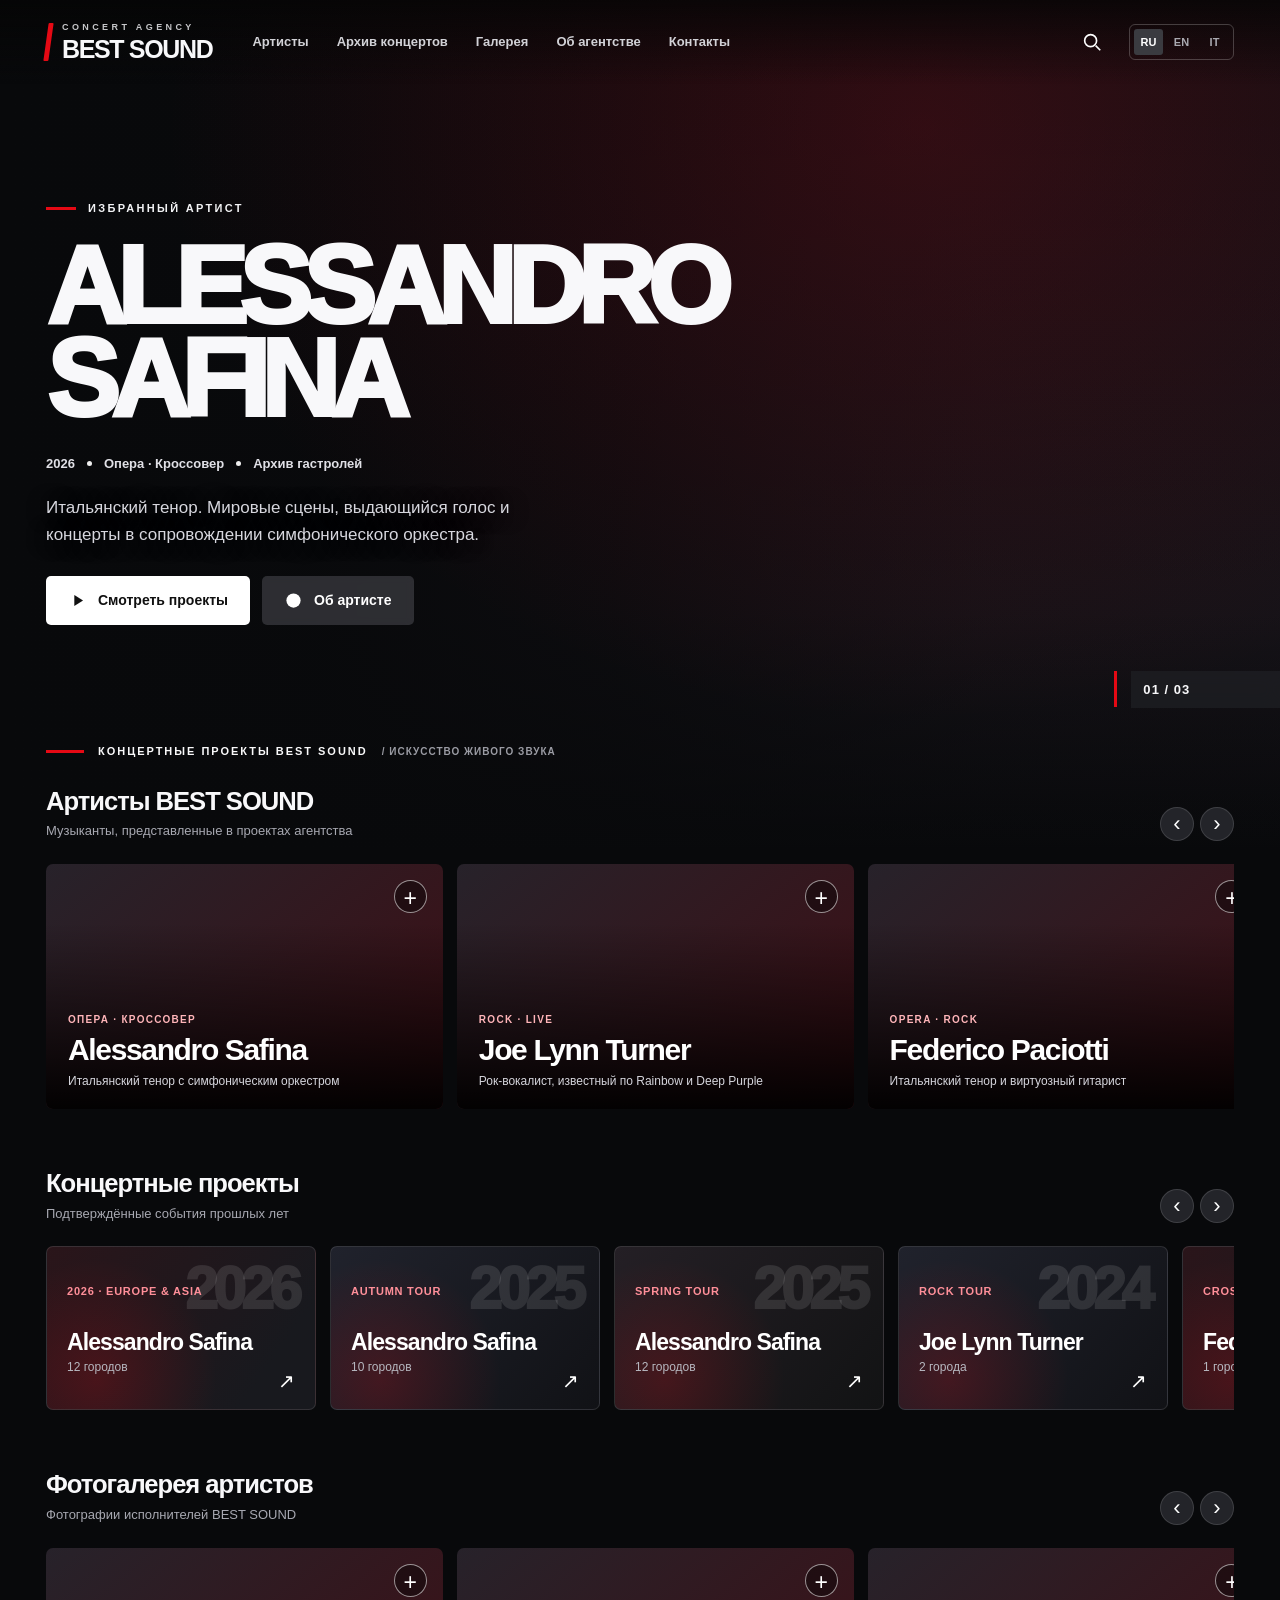
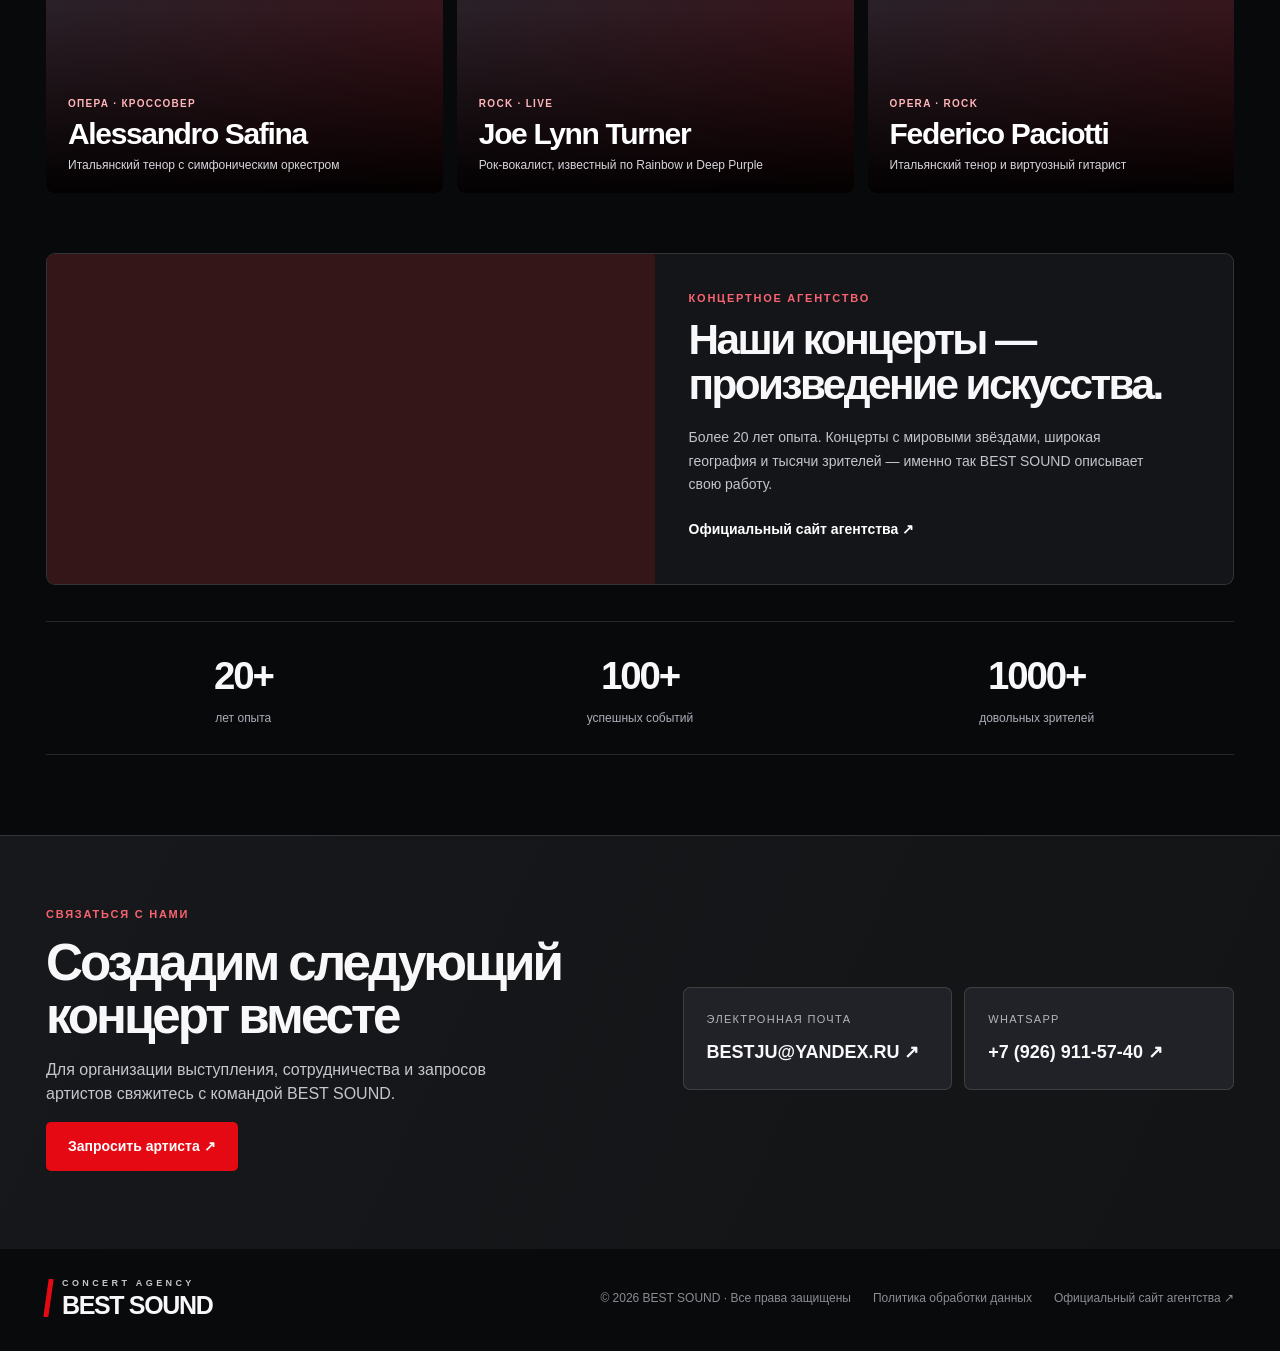
==== commit 3ca09ea5: "Refresh favicon cache and canonical URL on index.html" ====
--- a/index.html
+++ b/index.html
@@ -14,7 +14,8 @@
   <link rel="alternate" hreflang="en" href="https://denis7kom.github.io/best-sound/lang-en.html">
   <link rel="alternate" hreflang="it" href="https://denis7kom.github.io/best-sound/lang-it.html">
   <link rel="alternate" hreflang="x-default" href="https://denis7kom.github.io/best-sound/">
-  <link rel="icon" href="./assets/favicon.svg" type="image/svg+xml">
+  <link rel="canonical" href="https://denis7kom.github.io/best-sound/">
+  <link rel="icon" href="./assets/favicon.svg?v=3" type="image/svg+xml">
   <link rel="preconnect" href="https://safina.top">
   <link rel="stylesheet" href="./src/showcase.css">
   <script src="./src/showcase.js" defer></script>
--- a/src/showcase.css
+++ b/src/showcase.css
@@ -19,3 +19,21 @@
 @media(max-width:720px){.container{width:calc(100% - 36px)}.nav{height:66px}.nav-inner{gap:10px}.brand-mark{height:29px}.brand-copy{font-size:20px}.brand-copy small{font-size:7px;letter-spacing:2.3px}.nav-links{display:none;position:absolute;left:0;right:0;top:65px;padding:20px 18px 27px;background:#0e0f12;flex-direction:column;align-items:start;gap:18px;box-shadow:0 20px 40px #000b}.nav.open .nav-links{display:flex}.nav-links a{font-size:15px}.menu-button{display:grid}.nav-actions{gap:4px}.lang a{min-width:26px;padding:5px 2px;font-size:10px}.hero{min-height:690px;min-height:85svh;align-items:end}.hero-bg img{object-position:62% 28%}.hero::before{background:linear-gradient(0deg,#08090b 0%,rgba(8,9,11,.86) 33%,rgba(8,9,11,.1) 95%),linear-gradient(90deg,rgba(7,8,9,.5),transparent)}.hero-content{padding-top:165px;padding-bottom:125px}.hero h1{font-size:clamp(60px,13vw,85px);margin:15px 0 20px}.hero-description{font-size:14px;line-height:1.55}.hero-index{bottom:101px}.hero-index span{padding-right:22px}.main{margin-top:-80px}.artist-card{flex-basis:270px;height:185px}.card-title{font-size:24px}.editorial{grid-template-columns:1fr}.editorial-image{height:240px}.editorial-copy{padding:4px 24px 28px}.metrics{grid-template-columns:1fr 1fr}.metric{padding:18px 12px}.contacts{padding:45px 0;margin-top:48px}.contacts-inner{grid-template-columns:1fr}.search-panel{right:16px;top:62px}.footer .container{align-items:start}}
 @media(max-width:430px){.container{width:calc(100% - 28px)}.brand-copy{font-size:17px}.brand-copy small{letter-spacing:1.65px}.nav-actions{gap:1px}.hero h1{font-size:58px}.hero-hint{font-size:11px}.hero-actions .btn{padding:11px 13px;font-size:12px}.artist-card{flex-basis:240px;height:170px}.tour-card{flex-basis:240px}.contact-links{grid-template-columns:1fr}.metrics{grid-template-columns:1fr 1fr}.footer-meta{gap:9px}}
 @media(prefers-reduced-motion:reduce){html{scroll-behavior:auto}*,*:before,*:after{animation:none!important;transition:none!important}.scroller{scroll-behavior:auto}}
+
+/* Compact phone: preserve search, language controls and readable hero typography. */
+@media(max-width:520px){
+  .nav{height:98px}
+  .nav-inner{display:grid;grid-template-columns:minmax(0,1fr) 85px;grid-template-rows:49px 37px;column-gap:8px;row-gap:2px;align-items:center}
+  .brand{grid-column:1;grid-row:1;min-width:0}
+  .nav-actions{display:contents}
+  .icon-btn{grid-column:2;grid-row:1;justify-self:start}
+  .menu-button{grid-column:2;grid-row:1;justify-self:end}
+  .lang{grid-column:1/-1;grid-row:2;justify-self:start}
+  .nav-links{top:97px}
+  .search-panel{top:94px;right:12px}
+  .hero-content{padding-top:175px}
+  .hero h1{font-size:clamp(42px,12vw,61px);letter-spacing:-.08em;overflow-wrap:normal}
+  .hero-index{display:none}
+  .feature-stripe{flex-wrap:wrap;column-gap:8px;row-gap:3px}
+  .feature-stripe .muted{flex-basis:100%;margin-left:48px}
+}
